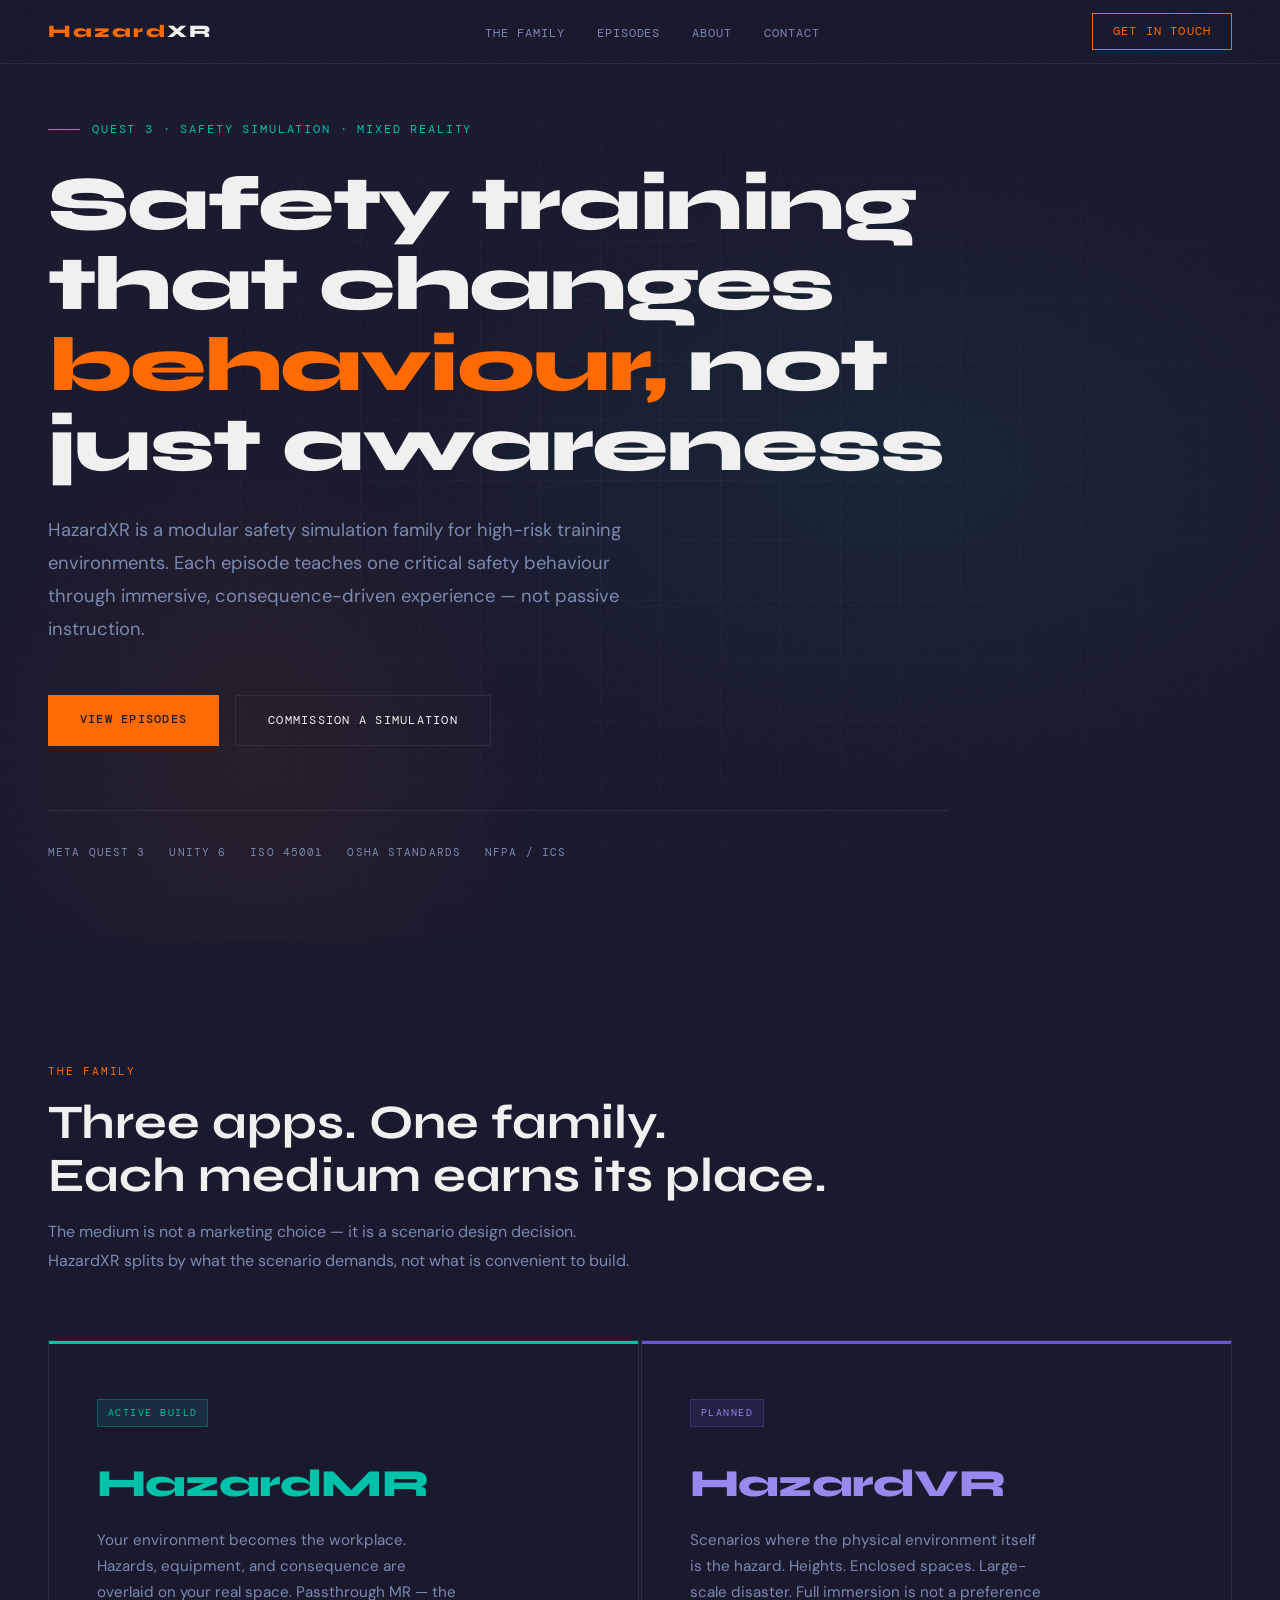
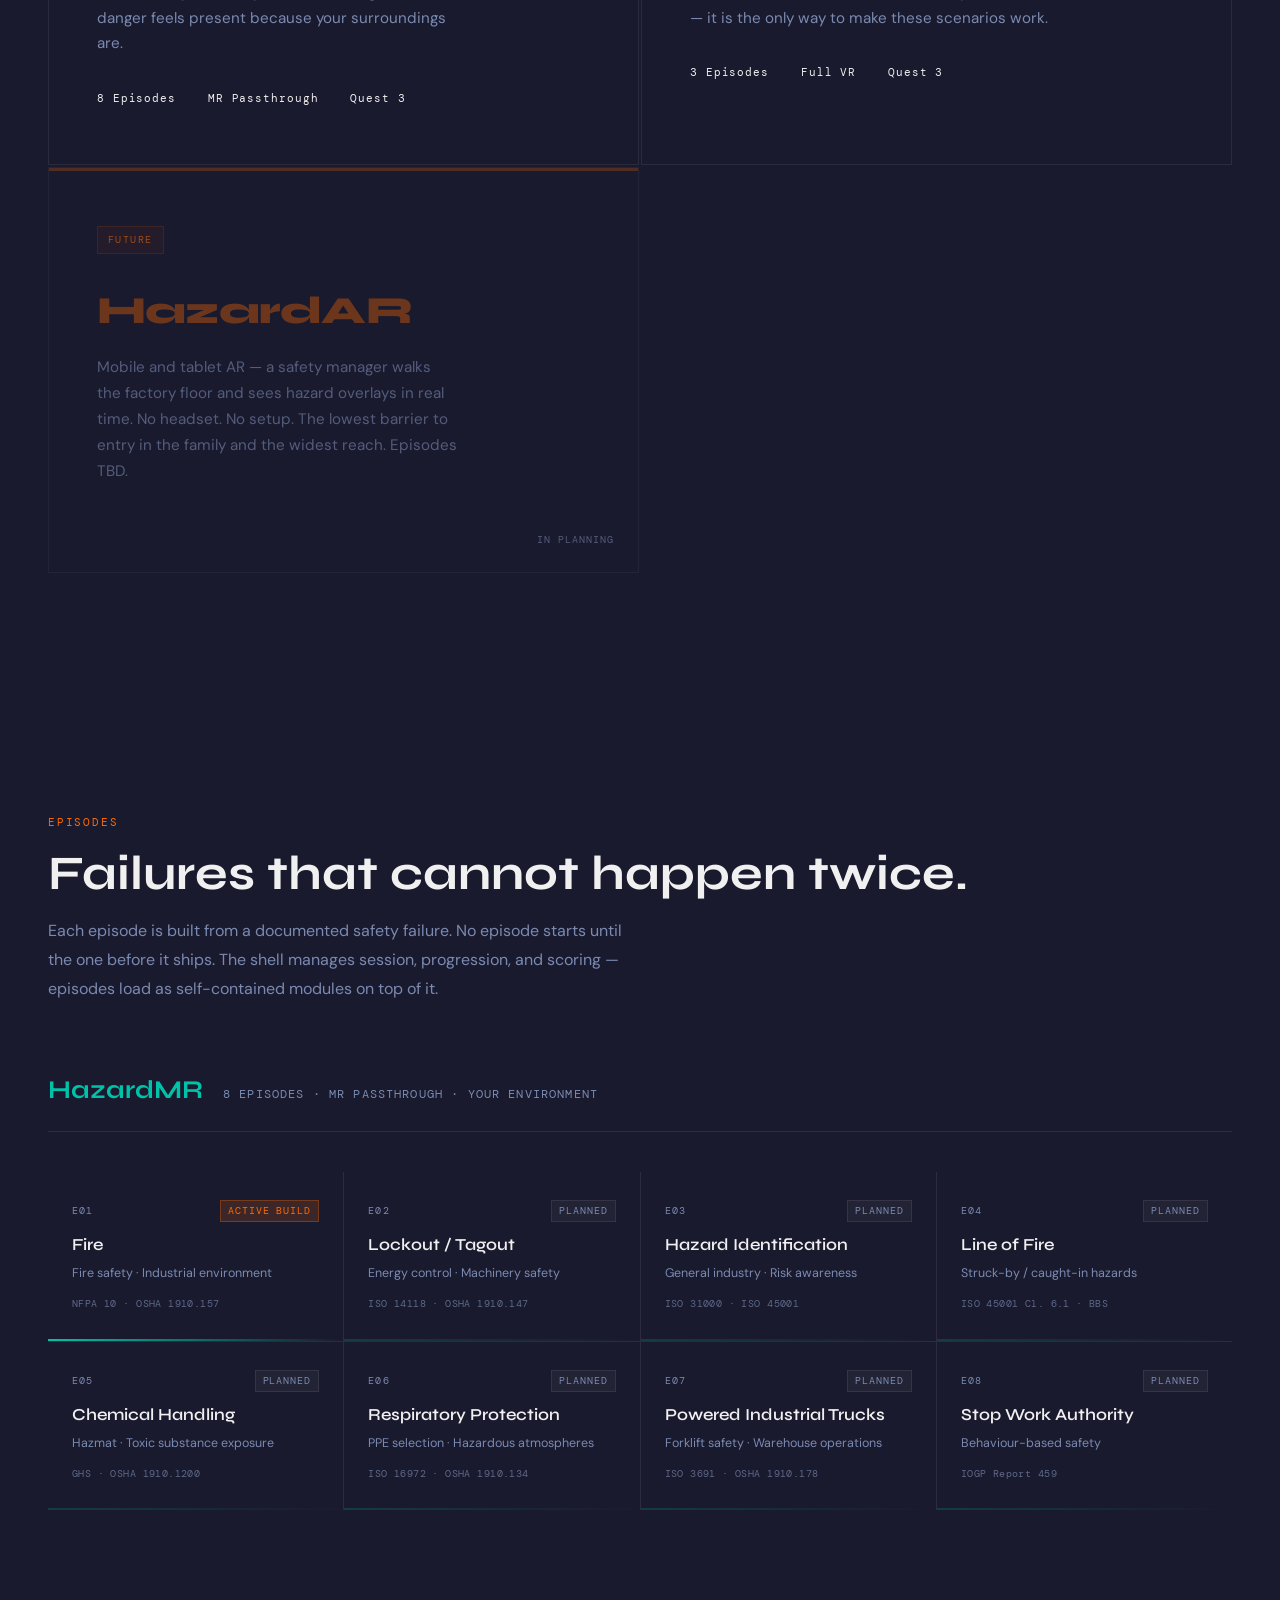
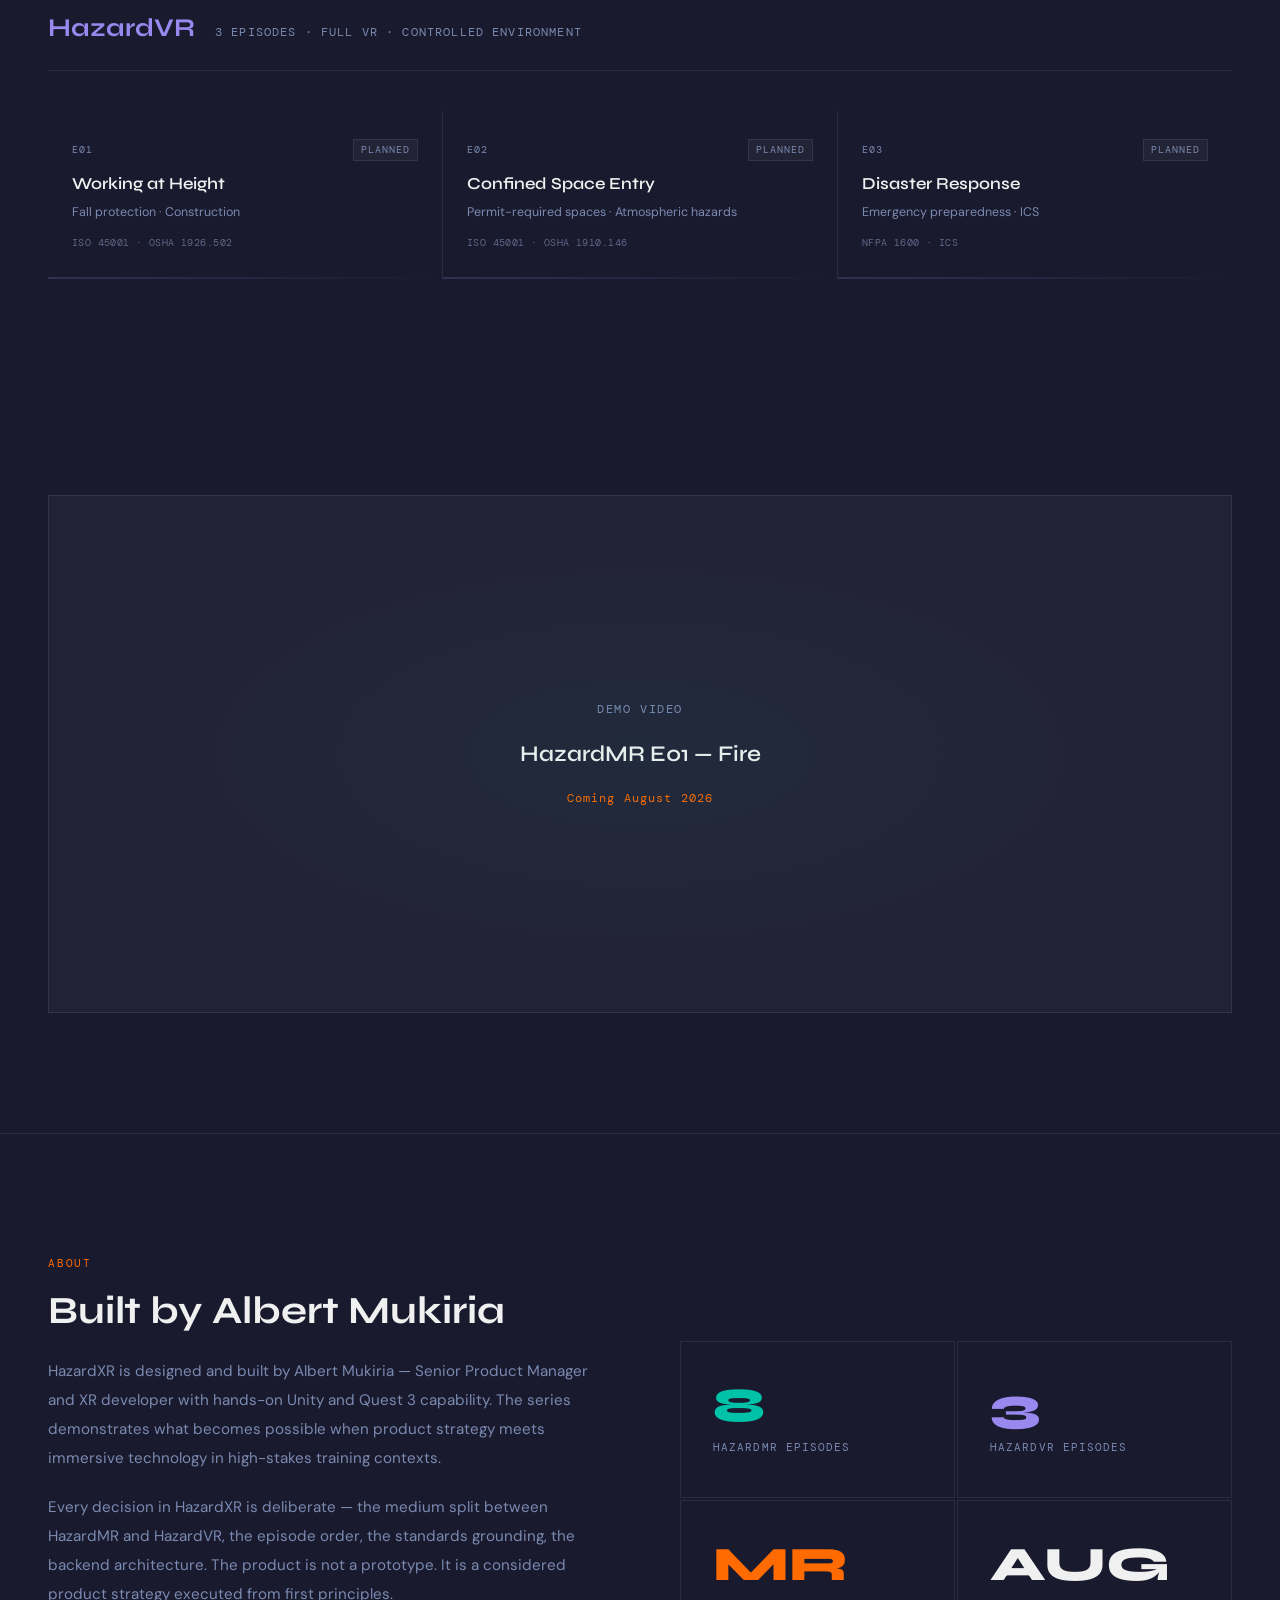
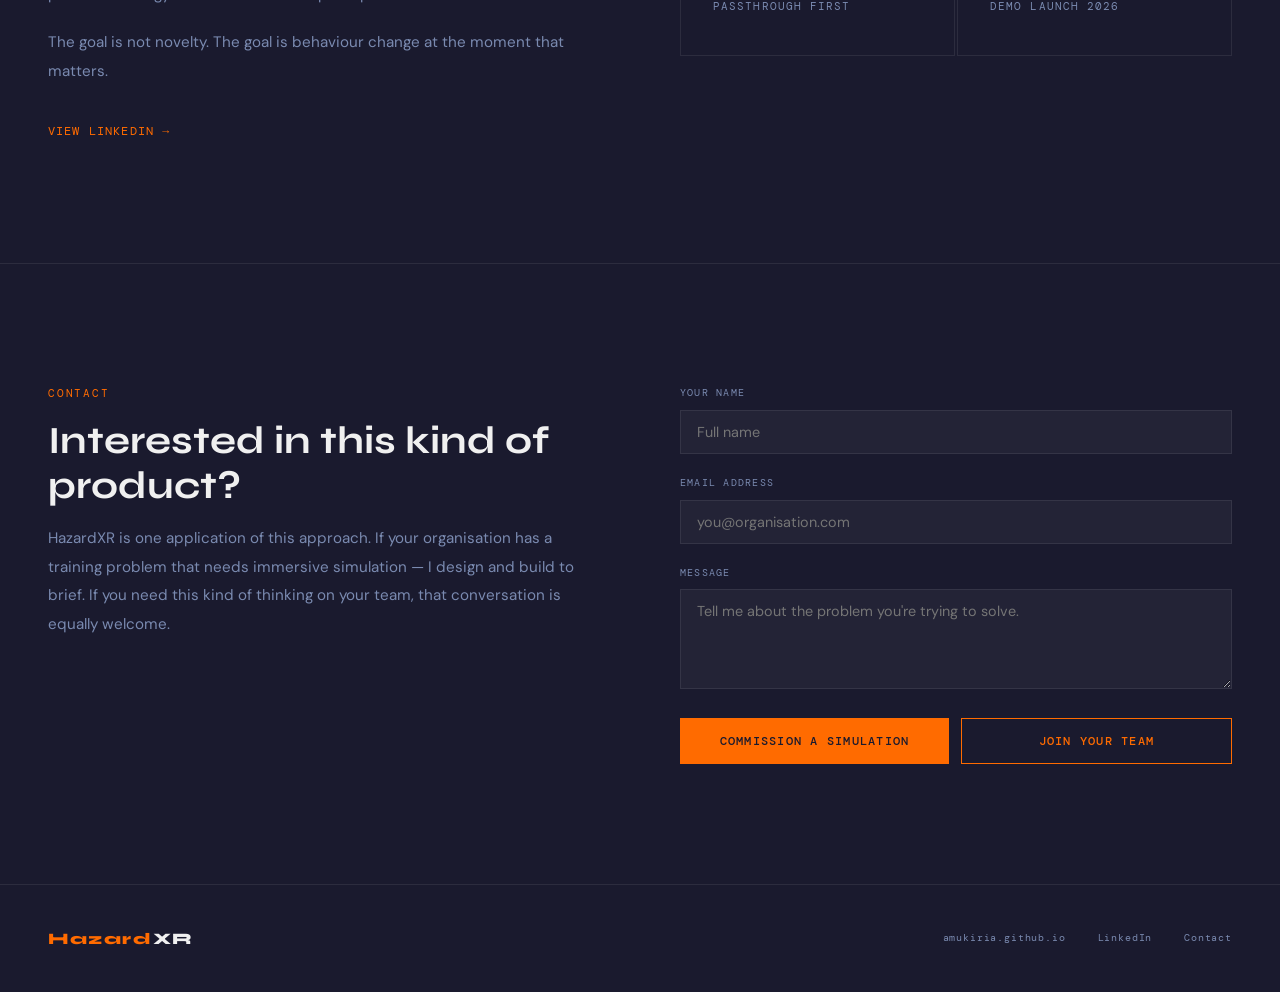
==== index.html @ 0201907c "update HazardXR into 3 apps" ====
<!DOCTYPE html>
<html lang="en">
<head>
<meta charset="UTF-8"/>
<meta name="viewport" content="width=device-width, initial-scale=1.0"/>
<title>HazardXR — Safety Simulation Family</title>
<link rel="preconnect" href="https://fonts.googleapis.com"/>
<link rel="preconnect" href="https://fonts.gstatic.com" crossorigin/>
<link href="https://fonts.googleapis.com/css2?family=Syne:wght@400;500;600;700;800&family=DM+Mono:wght@300;400;500&family=DM+Sans:wght@300;400;500&display=swap" rel="stylesheet"/>
<style>
*,*::before,*::after{box-sizing:border-box;margin:0;padding:0}

:root{
  --navy:   #1A1A2E;
  --amber:  #FF6B00;
  --teal:   #00C2A8;
  --purple: #6655DD;
  --red:    #FF2D2D;
  --white:  #F0F0F0;
  --muted:  #7a8ab0;
  --glass:  rgba(255,255,255,0.04);
  --glass2: rgba(255,255,255,0.07);
  --border: rgba(255,255,255,0.08);
}

html{scroll-behavior:smooth}

body{
  background: var(--navy);
  color: var(--white);
  font-family: 'DM Sans', sans-serif;
  font-size: 16px;
  line-height: 1.7;
  overflow-x: hidden;
}

/* ── NOISE TEXTURE OVERLAY ── */
body::before{
  content:'';
  position:fixed;
  inset:0;
  background-image:url("data:image/svg+xml,%3Csvg viewBox='0 0 256 256' xmlns='http://www.w3.org/2000/svg'%3E%3Cfilter id='n'%3E%3CfeTurbulence type='fractalNoise' baseFrequency='0.9' numOctaves='4' stitchTiles='stitch'/%3E%3C/filter%3E%3Crect width='100%25' height='100%25' filter='url(%23n)' opacity='0.04'/%3E%3C/svg%3E");
  pointer-events:none;
  z-index:0;
  opacity:0.4;
}

/* ── NAV ── */
nav{
  position:fixed;top:0;left:0;right:0;z-index:100;
  display:flex;align-items:center;justify-content:space-between;
  padding:0 48px;height:64px;
  background:rgba(26,26,46,0.85);
  backdrop-filter:blur(16px);
  border-bottom:1px solid var(--border);
}
.nav-logo{
  font-family:'Syne',sans-serif;
  font-weight:800;font-size:1.1rem;
  letter-spacing:0.12em;
  color:var(--white);
  text-decoration:none;
}
.nav-logo span{color:var(--amber)}
.nav-links{display:flex;gap:32px;list-style:none}
.nav-links a{
  font-family:'DM Mono',monospace;
  font-size:0.75rem;letter-spacing:0.08em;
  color:var(--muted);text-decoration:none;
  text-transform:uppercase;
  transition:color 0.2s;
}
.nav-links a:hover{color:var(--white)}
.nav-cta{
  font-family:'DM Mono',monospace;
  font-size:0.72rem;letter-spacing:0.1em;text-transform:uppercase;
  padding:8px 20px;
  border:1px solid var(--amber);
  color:var(--amber);
  text-decoration:none;
  transition:all 0.2s;
}
.nav-cta:hover{background:var(--amber);color:var(--navy)}

/* ── HERO ── */
.hero{
  min-height:100vh;
  display:flex;flex-direction:column;justify-content:center;
  padding:120px 48px 80px;
  position:relative;overflow:hidden;
}
.hero-bg{
  position:absolute;inset:0;z-index:0;
  background:
    radial-gradient(ellipse 60% 50% at 70% 50%, rgba(0,194,168,0.07) 0%, transparent 70%),
    radial-gradient(ellipse 40% 60% at 20% 80%, rgba(255,107,0,0.06) 0%, transparent 60%);
}
.hero-grid{
  position:absolute;inset:0;z-index:0;
  background-image:
    linear-gradient(rgba(255,255,255,0.03) 1px, transparent 1px),
    linear-gradient(90deg, rgba(255,255,255,0.03) 1px, transparent 1px);
  background-size:60px 60px;
  mask-image:radial-gradient(ellipse 80% 80% at 50% 50%, black 0%, transparent 100%);
}
.hero-content{position:relative;z-index:1;max-width:900px}
.hero-eyebrow{
  font-family:'DM Mono',monospace;
  font-size:0.72rem;letter-spacing:0.16em;text-transform:uppercase;
  color:var(--teal);margin-bottom:24px;
  display:flex;align-items:center;gap:12px;
}
.hero-eyebrow::before{
  content:'';display:block;width:32px;height:1px;background:var(--teal);
}
h1{
  font-family:'Syne',sans-serif;
  font-size:clamp(3rem,6vw,5.5rem);
  font-weight:800;line-height:1.05;
  letter-spacing:-0.02em;
  margin-bottom:28px;
}
h1 em{
  font-style:normal;
  color:var(--amber);
}
.hero-sub{
  font-size:1.15rem;color:var(--muted);
  max-width:580px;line-height:1.8;
  margin-bottom:48px;
}
.hero-actions{display:flex;gap:16px;flex-wrap:wrap}
.btn-primary{
  font-family:'DM Mono',monospace;
  font-size:0.78rem;letter-spacing:0.1em;text-transform:uppercase;
  padding:14px 32px;
  background:var(--amber);color:var(--navy);
  text-decoration:none;font-weight:500;
  transition:all 0.2s;
}
.btn-primary:hover{background:#FF8533}
.btn-ghost{
  font-family:'DM Mono',monospace;
  font-size:0.78rem;letter-spacing:0.1em;text-transform:uppercase;
  padding:14px 32px;
  border:1px solid var(--border);color:var(--white);
  text-decoration:none;
  transition:all 0.2s;
}
.btn-ghost:hover{border-color:var(--white)}
.hero-tags{
  display:flex;gap:24px;flex-wrap:wrap;
  margin-top:64px;
  padding-top:32px;
  border-top:1px solid var(--border);
}
.hero-tag{
  font-family:'DM Mono',monospace;
  font-size:0.7rem;letter-spacing:0.1em;text-transform:uppercase;
  color:var(--muted);
}

/* ── FAMILY SECTION ── */
.family{
  padding:120px 48px;
  position:relative;
}
.section-label{
  font-family:'DM Mono',monospace;
  font-size:0.7rem;letter-spacing:0.16em;text-transform:uppercase;
  color:var(--amber);margin-bottom:16px;
}
.section-title{
  font-family:'Syne',sans-serif;
  font-size:clamp(2rem,4vw,3rem);
  font-weight:700;line-height:1.1;
  margin-bottom:16px;
}
.section-sub{
  color:var(--muted);font-size:1rem;
  max-width:600px;line-height:1.8;
  margin-bottom:64px;
}

.family-grid{
  display:grid;
  grid-template-columns:1fr 1fr;
  gap:2px;
}

/* Episode list inside family card */
.family-episodes{
  margin-top:24px;
  border-top:1px solid var(--border);
  padding-top:16px;
}
.family-ep-row{
  display:flex;align-items:baseline;gap:12px;
  padding:7px 0;
  border-bottom:1px solid rgba(255,255,255,0.04);
}
.family-ep-row:last-child{border-bottom:none}
.family-ep-num{
  font-family:'DM Mono',monospace;
  font-size:0.62rem;letter-spacing:0.1em;
  color:var(--muted);
  min-width:28px;
}
.family-ep-title{
  font-size:0.82rem;color:var(--white);
  font-weight:500;flex:1;
}
.family-ep-std{
  font-family:'DM Mono',monospace;
  font-size:0.6rem;letter-spacing:0.04em;
  color:var(--muted);opacity:0.7;
  text-align:right;
}
.family-card{
  padding:56px 48px;
  border:1px solid var(--border);
  position:relative;overflow:hidden;
  transition:border-color 0.3s;
}
.family-card:hover{border-color:rgba(255,255,255,0.2)}
.family-card::before{
  content:'';position:absolute;
  top:0;left:0;right:0;height:3px;
}
.family-card.mr::before{background:var(--teal)}
.family-card.vr::before{background:var(--purple)}
.family-card.ar::before{background:var(--amber);opacity:0.4}
.family-card.ar{opacity:0.6}

.family-badge{
  font-family:'DM Mono',monospace;
  font-size:0.65rem;letter-spacing:0.14em;text-transform:uppercase;
  padding:4px 10px;
  margin-bottom:24px;
  display:inline-block;
}
.family-badge.mr{background:rgba(0,194,168,0.12);color:var(--teal);border:1px solid rgba(0,194,168,0.3)}
.family-badge.vr{background:rgba(102,85,221,0.12);color:#9988EE;border:1px solid rgba(102,85,221,0.3)}
.family-badge.ar{background:rgba(255,107,0,0.08);color:var(--amber);border:1px solid rgba(255,107,0,0.2)}

.family-name{
  font-family:'Syne',sans-serif;
  font-size:2.4rem;font-weight:800;
  letter-spacing:-0.02em;
  margin-bottom:12px;
}
.family-name.mr{color:var(--teal)}
.family-name.vr{color:#9988EE}
.family-name.ar{color:var(--amber);opacity:0.6}

.family-tagline{
  font-size:0.95rem;color:var(--muted);
  line-height:1.7;margin-bottom:32px;
  max-width:360px;
}
.family-meta{
  font-family:'DM Mono',monospace;
  font-size:0.7rem;letter-spacing:0.08em;
  color:var(--muted);
}
.family-meta span{color:var(--white);margin-right:24px}
.family-future{
  position:absolute;bottom:24px;right:24px;
  font-family:'DM Mono',monospace;
  font-size:0.65rem;letter-spacing:0.1em;text-transform:uppercase;
  color:var(--muted);
}

/* ── EPISODES ── */
.episodes{padding:120px 48px}

.app-block{margin-bottom:96px}
.app-header{
  display:flex;align-items:baseline;gap:20px;
  margin-bottom:40px;
  padding-bottom:20px;
  border-bottom:1px solid var(--border);
}
.app-name{
  font-family:'Syne',sans-serif;
  font-size:1.6rem;font-weight:700;
}
.app-name.mr{color:var(--teal)}
.app-name.vr{color:#9988EE}
.app-count{
  font-family:'DM Mono',monospace;
  font-size:0.72rem;letter-spacing:0.1em;text-transform:uppercase;
  color:var(--muted);
}

.episode-grid{
  display:grid;
  grid-template-columns:repeat(4,1fr);
  gap:1px;
  background:var(--border);
}
.episode-card{
  background:var(--navy);
  padding:28px 24px;
  position:relative;
  transition:background 0.2s;
  cursor:default;
}
.episode-card:hover{background:var(--glass2)}
.ep-num{
  font-family:'DM Mono',monospace;
  font-size:0.65rem;letter-spacing:0.12em;
  color:var(--muted);margin-bottom:12px;
  display:flex;align-items:center;justify-content:space-between;
}
.ep-status{
  font-size:0.6rem;letter-spacing:0.1em;text-transform:uppercase;
  padding:2px 7px;
}
.ep-status.active{
  background:rgba(255,107,0,0.15);
  color:var(--amber);
  border:1px solid rgba(255,107,0,0.3);
}
.ep-status.planned{
  background:rgba(255,255,255,0.04);
  color:var(--muted);
  border:1px solid var(--border);
}
.ep-title{
  font-family:'Syne',sans-serif;
  font-size:1.05rem;font-weight:600;
  margin-bottom:8px;
  color:var(--white);
  line-height:1.3;
}
.ep-domain{
  font-size:0.78rem;color:var(--muted);
  line-height:1.5;margin-bottom:12px;
}
.ep-standard{
  font-family:'DM Mono',monospace;
  font-size:0.65rem;letter-spacing:0.04em;
  color:var(--muted);
  opacity:0.7;
}
.ep-bar{
  position:absolute;bottom:0;left:0;right:0;height:2px;
}
.mr .ep-bar{background:linear-gradient(90deg,var(--teal),transparent)}
.vr .ep-bar{background:linear-gradient(90deg,#9988EE,transparent)}
.ep-bar.active-bar{opacity:1}
.ep-bar.planned-bar{opacity:0.2}

/* ── VR GRID 3-col ── */
.episode-grid.three{grid-template-columns:repeat(3,1fr)}

/* ── ABOUT ── */
.about{
  padding:120px 48px;
  border-top:1px solid var(--border);
  display:grid;
  grid-template-columns:1fr 1fr;
  gap:80px;
  align-items:center;
}
.about-text h2{
  font-family:'Syne',sans-serif;
  font-size:clamp(1.8rem,3vw,2.6rem);
  font-weight:700;line-height:1.15;
  margin-bottom:24px;
}
.about-text p{
  color:var(--muted);line-height:1.9;
  margin-bottom:20px;font-size:0.95rem;
}
.about-link{
  display:inline-flex;align-items:center;gap:8px;
  font-family:'DM Mono',monospace;
  font-size:0.72rem;letter-spacing:0.1em;text-transform:uppercase;
  color:var(--amber);text-decoration:none;
  margin-top:16px;
  transition:gap 0.2s;
}
.about-link:hover{gap:14px}
.about-stats{
  display:grid;grid-template-columns:1fr 1fr;gap:2px;
}
.stat-block{
  padding:40px 32px;
  border:1px solid var(--border);
}
.stat-num{
  font-family:'Syne',sans-serif;
  font-size:3rem;font-weight:800;
  line-height:1;margin-bottom:8px;
}
.stat-num.mr{color:var(--teal)}
.stat-num.vr{color:#9988EE}
.stat-num.amber{color:var(--amber)}
.stat-num.white{color:var(--white)}
.stat-label{
  font-family:'DM Mono',monospace;
  font-size:0.68rem;letter-spacing:0.1em;text-transform:uppercase;
  color:var(--muted);
}

/* ── VIDEO PLACEHOLDER ── */
.video-section{
  padding:0 48px 120px;
}
.video-wrap{
  border:1px solid var(--border);
  aspect-ratio:16/7;
  display:flex;flex-direction:column;
  align-items:center;justify-content:center;
  gap:16px;
  position:relative;overflow:hidden;
  background:var(--glass);
}
.video-wrap::before{
  content:'';position:absolute;inset:0;
  background:radial-gradient(ellipse 60% 60% at 50% 50%, rgba(0,194,168,0.05) 0%, transparent 70%);
}
.video-label{
  font-family:'DM Mono',monospace;
  font-size:0.72rem;letter-spacing:0.14em;text-transform:uppercase;
  color:var(--muted);
}
.video-title{
  font-family:'Syne',sans-serif;
  font-size:1.4rem;font-weight:600;
  color:var(--white);
}
.video-date{
  font-family:'DM Mono',monospace;
  font-size:0.72rem;letter-spacing:0.1em;
  color:var(--amber);
}

/* ── CONTACT ── */
.contact{
  padding:120px 48px;
  border-top:1px solid var(--border);
  display:grid;
  grid-template-columns:1fr 1fr;
  gap:80px;
}
.contact-text h2{
  font-family:'Syne',sans-serif;
  font-size:clamp(1.8rem,3vw,2.6rem);
  font-weight:700;line-height:1.15;
  margin-bottom:16px;
}
.contact-text p{color:var(--muted);line-height:1.9;font-size:0.95rem}

.form-group{margin-bottom:20px}
.form-group label{
  display:block;
  font-family:'DM Mono',monospace;
  font-size:0.65rem;letter-spacing:0.12em;text-transform:uppercase;
  color:var(--muted);margin-bottom:8px;
}
.form-group input,
.form-group select,
.form-group textarea{
  width:100%;
  background:var(--glass);
  border:1px solid var(--border);
  color:var(--white);
  padding:12px 16px;
  font-family:'DM Sans',sans-serif;
  font-size:0.9rem;
  outline:none;
  transition:border-color 0.2s;
  -webkit-appearance:none;
}
.form-group input:focus,
.form-group select:focus,
.form-group textarea:focus{border-color:var(--teal)}
.form-group select option{background:var(--navy)}
.form-group textarea{resize:vertical;min-height:100px}
.form-submit{
  width:100%;
  font-family:'DM Mono',monospace;
  font-size:0.78rem;letter-spacing:0.1em;text-transform:uppercase;
  padding:14px;
  background:var(--amber);color:var(--navy);
  border:none;cursor:pointer;font-weight:500;
  transition:background 0.2s;
}
.form-submit:hover{background:#FF8533}

/* ── FOOTER ── */
footer{
  padding:40px 48px;
  border-top:1px solid var(--border);
  display:flex;align-items:center;justify-content:space-between;
}
.footer-logo{
  font-family:'Syne',sans-serif;
  font-weight:800;font-size:1rem;letter-spacing:0.1em;
  color:var(--white);
}
.footer-logo span{color:var(--amber)}
.footer-right{
  font-family:'DM Mono',monospace;
  font-size:0.65rem;letter-spacing:0.08em;
  color:var(--muted);
  display:flex;gap:32px;align-items:center;
}
.footer-right a{color:var(--muted);text-decoration:none;transition:color 0.2s}
.footer-right a:hover{color:var(--white)}

/* ── ANIMATIONS ── */
@keyframes fadeUp{
  from{opacity:0;transform:translateY(24px)}
  to{opacity:1;transform:translateY(0)}
}
.hero-content>*{
  opacity:0;animation:fadeUp 0.7s ease forwards;
}
.hero-eyebrow{animation-delay:0.1s}
h1{animation-delay:0.2s}
.hero-sub{animation-delay:0.3s}
.hero-actions{animation-delay:0.4s}
.hero-tags{animation-delay:0.5s}

/* ── RESPONSIVE TABLET ── */
@media(max-width:900px){
  nav{padding:0 20px}
  .nav-links{display:none}
  .hero,.family,.episodes,.about,.contact,.video-section{padding-left:20px;padding-right:20px}
  .about,.contact{grid-template-columns:1fr}
  .episode-grid{grid-template-columns:repeat(2,1fr)}
  .episode-grid.three{grid-template-columns:repeat(2,1fr)}
  .about-stats{grid-template-columns:1fr 1fr}
  footer{flex-direction:column;gap:16px;text-align:center}
  /* CRITICAL — force family to single column */
  .family-grid{display:flex !important;flex-direction:column !important;gap:12px !important}
  .family-card{width:100% !important;min-width:0 !important}
  .family-card.ar{grid-column:unset !important}
}

/* ── RESPONSIVE MOBILE ── */
@media(max-width:600px){
  nav{padding:0 16px;height:56px}
  .nav-links{display:none}
  .nav-cta{padding:6px 14px;font-size:0.65rem}
  .hero{padding:88px 16px 60px}
  .hero-actions{flex-direction:column}
  .btn-primary,.btn-ghost{text-align:center;width:100%}
  .hero-tags{gap:16px}
  .family,.episodes,.about,.contact{padding:80px 16px}
  .video-section{padding:0 16px 80px}
  /* CRITICAL — force family to single column */
  .family-grid{display:flex !important;flex-direction:column !important;gap:12px !important}
  .family-card{width:100% !important;min-width:0 !important;padding:28px 20px}
  .family-card.ar{grid-column:unset !important}
  .family-name{font-size:1.8rem}
  .family-ep-std{display:none}
  .episode-grid{grid-template-columns:1fr}
  .episode-grid.three{grid-template-columns:1fr}
  .about{grid-template-columns:1fr;gap:40px}
  .about-stats{grid-template-columns:1fr 1fr}
  .stat-block{padding:24px 20px}
  .stat-num{font-size:2.2rem}
  .contact{grid-template-columns:1fr;gap:40px}
  footer{flex-direction:column;gap:12px;text-align:center;padding:24px 16px}
  .footer-right{flex-direction:column;gap:12px}
  .app-header{flex-direction:column;gap:6px;align-items:flex-start}
  .section-title{font-size:1.8rem}
}
</style>
</head>
<body>

<!-- NAV -->
<nav>
  <a class="nav-logo" href="#"><span>Hazard</span>XR</a>
  <ul class="nav-links">
    <li><a href="#family">The Family</a></li>
    <li><a href="#episodes">Episodes</a></li>
    <li><a href="#about">About</a></li>
    <li><a href="#contact">Contact</a></li>
  </ul>
  <a class="nav-cta" href="#contact">Get in Touch</a>
</nav>

<!-- HERO -->
<section class="hero">
  <div class="hero-bg"></div>
  <div class="hero-grid"></div>
  <div class="hero-content">
    <div class="hero-eyebrow">Quest 3 · Safety Simulation · Mixed Reality</div>
    <h1>Safety training that changes <em>behaviour,</em> not just awareness</h1>
    <p class="hero-sub">
      HazardXR is a modular safety simulation family for high-risk training environments.
      Each episode teaches one critical safety behaviour through immersive, consequence-driven
      experience — not passive instruction.
    </p>
    <div class="hero-actions">
      <a class="btn-primary" href="#episodes">View Episodes</a>
      <a class="btn-ghost" href="#contact">Commission a Simulation</a>
    </div>
    <div class="hero-tags">
      <span class="hero-tag">Meta Quest 3</span>
      <span class="hero-tag">Unity 6</span>
      <span class="hero-tag">ISO 45001</span>
      <span class="hero-tag">OSHA Standards</span>
      <span class="hero-tag">NFPA / ICS</span>
    </div>
  </div>
</section>

<!-- FAMILY -->
<section class="family" id="family">
  <div class="section-label">The Family</div>
  <h2 class="section-title">Three apps. One family.<br/>Each medium earns its place.</h2>
  <p class="section-sub">
    The medium is not a marketing choice — it is a scenario design decision.
    HazardXR splits by what the scenario demands, not what is convenient to build.
  </p>

  <div class="family-grid">

    <div class="family-card mr">
      <div class="family-badge mr">Active Build</div>
      <div class="family-name mr">HazardMR</div>
      <p class="family-tagline">
        Your environment becomes the workplace. Hazards, equipment, and consequence are
        overlaid on your real space. Passthrough MR — the danger feels present because
        your surroundings are.
      </p>
      <div class="family-meta">
        <span>8 Episodes</span>
        <span>MR Passthrough</span>
        <span>Quest 3</span>
      </div>
    </div>

    <div class="family-card vr">
      <div class="family-badge vr">Planned</div>
      <div class="family-name vr">HazardVR</div>
      <p class="family-tagline">
        Scenarios where the physical environment itself is the hazard. Heights. Enclosed
        spaces. Large-scale disaster. Full immersion is not a preference — it is the only
        way to make these scenarios work.
      </p>
      <div class="family-meta">
        <span>3 Episodes</span>
        <span>Full VR</span>
        <span>Quest 3</span>
      </div>
    </div>

    <div class="family-card ar">
      <div class="family-badge ar">Future</div>
      <div class="family-name ar">HazardAR</div>
      <p class="family-tagline">
        Mobile and tablet AR — a safety manager walks the factory floor and sees hazard
        overlays in real time. No headset. No setup. The lowest barrier to entry in the
        family and the widest reach. Episodes TBD.
      </p>
      <div class="family-future">In planning</div>
    </div>

  </div>
</section>

<!-- EPISODES -->
<section class="episodes" id="episodes">
  <div class="section-label">Episodes</div>
  <h2 class="section-title">Failures that cannot happen twice.</h2>
  <p class="section-sub">
    Each episode is built from a documented safety failure. No episode starts until the
    one before it ships. The shell manages session, progression, and scoring — episodes
    load as self-contained modules on top of it.
  </p>

  <!-- HazardMR -->
  <div class="app-block">
    <div class="app-header">
      <div class="app-name mr">HazardMR</div>
      <div class="app-count">8 Episodes · MR Passthrough · Your Environment</div>
    </div>
    <div class="episode-grid mr">

      <div class="episode-card mr">
        <div class="ep-num">E01 <span class="ep-status active">Active Build</span></div>
        <div class="ep-title">Fire</div>
        <div class="ep-domain">Fire safety · Industrial environment</div>
        <div class="ep-standard">NFPA 10 · OSHA 1910.157</div>
        <div class="ep-bar active-bar"></div>
      </div>

      <div class="episode-card mr">
        <div class="ep-num">E02 <span class="ep-status planned">Planned</span></div>
        <div class="ep-title">Lockout / Tagout</div>
        <div class="ep-domain">Energy control · Machinery safety</div>
        <div class="ep-standard">ISO 14118 · OSHA 1910.147</div>
        <div class="ep-bar planned-bar"></div>
      </div>

      <div class="episode-card mr">
        <div class="ep-num">E03 <span class="ep-status planned">Planned</span></div>
        <div class="ep-title">Hazard Identification</div>
        <div class="ep-domain">General industry · Risk awareness</div>
        <div class="ep-standard">ISO 31000 · ISO 45001</div>
        <div class="ep-bar planned-bar"></div>
      </div>

      <div class="episode-card mr">
        <div class="ep-num">E04 <span class="ep-status planned">Planned</span></div>
        <div class="ep-title">Line of Fire</div>
        <div class="ep-domain">Struck-by / caught-in hazards</div>
        <div class="ep-standard">ISO 45001 Cl. 6.1 · BBS</div>
        <div class="ep-bar planned-bar"></div>
      </div>

      <div class="episode-card mr">
        <div class="ep-num">E05 <span class="ep-status planned">Planned</span></div>
        <div class="ep-title">Chemical Handling</div>
        <div class="ep-domain">Hazmat · Toxic substance exposure</div>
        <div class="ep-standard">GHS · OSHA 1910.1200</div>
        <div class="ep-bar planned-bar"></div>
      </div>

      <div class="episode-card mr">
        <div class="ep-num">E06 <span class="ep-status planned">Planned</span></div>
        <div class="ep-title">Respiratory Protection</div>
        <div class="ep-domain">PPE selection · Hazardous atmospheres</div>
        <div class="ep-standard">ISO 16972 · OSHA 1910.134</div>
        <div class="ep-bar planned-bar"></div>
      </div>

      <div class="episode-card mr">
        <div class="ep-num">E07 <span class="ep-status planned">Planned</span></div>
        <div class="ep-title">Powered Industrial Trucks</div>
        <div class="ep-domain">Forklift safety · Warehouse operations</div>
        <div class="ep-standard">ISO 3691 · OSHA 1910.178</div>
        <div class="ep-bar planned-bar"></div>
      </div>

      <div class="episode-card mr">
        <div class="ep-num">E08 <span class="ep-status planned">Planned</span></div>
        <div class="ep-title">Stop Work Authority</div>
        <div class="ep-domain">Behaviour-based safety</div>
        <div class="ep-standard">IOGP Report 459</div>
        <div class="ep-bar planned-bar"></div>
      </div>

    </div>
  </div>

  <!-- HazardVR -->
  <div class="app-block">
    <div class="app-header">
      <div class="app-name vr">HazardVR</div>
      <div class="app-count">3 Episodes · Full VR · Controlled Environment</div>
    </div>
    <div class="episode-grid three vr">

      <div class="episode-card vr">
        <div class="ep-num">E01 <span class="ep-status planned">Planned</span></div>
        <div class="ep-title">Working at Height</div>
        <div class="ep-domain">Fall protection · Construction</div>
        <div class="ep-standard">ISO 45001 · OSHA 1926.502</div>
        <div class="ep-bar planned-bar"></div>
      </div>

      <div class="episode-card vr">
        <div class="ep-num">E02 <span class="ep-status planned">Planned</span></div>
        <div class="ep-title">Confined Space Entry</div>
        <div class="ep-domain">Permit-required spaces · Atmospheric hazards</div>
        <div class="ep-standard">ISO 45001 · OSHA 1910.146</div>
        <div class="ep-bar planned-bar"></div>
      </div>

      <div class="episode-card vr">
        <div class="ep-num">E03 <span class="ep-status planned">Planned</span></div>
        <div class="ep-title">Disaster Response</div>
        <div class="ep-domain">Emergency preparedness · ICS</div>
        <div class="ep-standard">NFPA 1600 · ICS</div>
        <div class="ep-bar planned-bar"></div>
      </div>

    </div>
  </div>
</section>

<!-- VIDEO -->
<section class="video-section">
  <div class="video-wrap">
    <div class="video-label">Demo Video</div>
    <div class="video-title">HazardMR E01 — Fire</div>
    <div class="video-date">Coming August 2026</div>
  </div>
</section>

<!-- ABOUT -->
<section class="about" id="about">
  <div class="about-text">
    <div class="section-label">About</div>
    <h2>Built by Albert Mukiria</h2>
    <p>
      HazardXR is designed and built by Albert Mukiria — Senior Product Manager and XR
      developer with hands-on Unity and Quest 3 capability. The series demonstrates what
      becomes possible when product strategy meets immersive technology in high-stakes
      training contexts.
    </p>
    <p>
      Every decision in HazardXR is deliberate — the medium split between HazardMR and
      HazardVR, the episode order, the standards grounding, the backend architecture.
      The product is not a prototype. It is a considered product strategy executed from
      first principles.
    </p>
    <p>
      The goal is not novelty. The goal is behaviour change at the moment that matters.
    </p>
    <a class="about-link" href="https://www.linkedin.com/in/albert-mukiria/" target="_blank">
      View LinkedIn →
    </a>
  </div>

  <div class="about-stats">
    <div class="stat-block">
      <div class="stat-num mr">8</div>
      <div class="stat-label">HazardMR Episodes</div>
    </div>
    <div class="stat-block">
      <div class="stat-num vr">3</div>
      <div class="stat-label">HazardVR Episodes</div>
    </div>
    <div class="stat-block">
      <div class="stat-num amber">MR</div>
      <div class="stat-label">Passthrough First</div>
    </div>
    <div class="stat-block">
      <div class="stat-num white">AUG</div>
      <div class="stat-label">Demo Launch 2026</div>
    </div>
  </div>
</section>

<!-- CONTACT -->
<section class="contact" id="contact">
  <div class="contact-text">
    <div class="section-label">Contact</div>
    <h2>Interested in this kind of product?</h2>
    <p>
      HazardXR is one application of this approach. If your organisation has a
      training problem that needs immersive simulation — I design and build to brief.
      If you need this kind of thinking on your team, that conversation is equally welcome.
    </p>
  </div>

  <form>
    <div class="form-group">
      <label>Your Name</label>
      <input type="text" placeholder="Full name"/>
    </div>
    <div class="form-group">
      <label>Email Address</label>
      <input type="email" placeholder="you@organisation.com"/>
    </div>
    <div class="form-group">
      <label>Message</label>
      <textarea placeholder="Tell me about the problem you're trying to solve."></textarea>
    </div>
    <div style="display:flex;gap:12px;flex-wrap:wrap">
      <button class="form-submit" type="submit" style="flex:1;min-width:160px">Commission a Simulation</button>
      <button class="form-submit" type="submit" style="flex:1;min-width:160px;background:transparent;border:1px solid var(--amber);color:var(--amber)">Join Your Team</button>
    </div>
  </form>
</section>

<!-- FOOTER -->
<footer>
  <div class="footer-logo"><span>Hazard</span>XR</div>
  <div class="footer-right">
    <span>amukiria.github.io</span>
    <a href="https://www.linkedin.com/in/albert-mukiria/" target="_blank">LinkedIn</a>
    <a href="#contact">Contact</a>
  </div>
</footer>

</body>
</html>
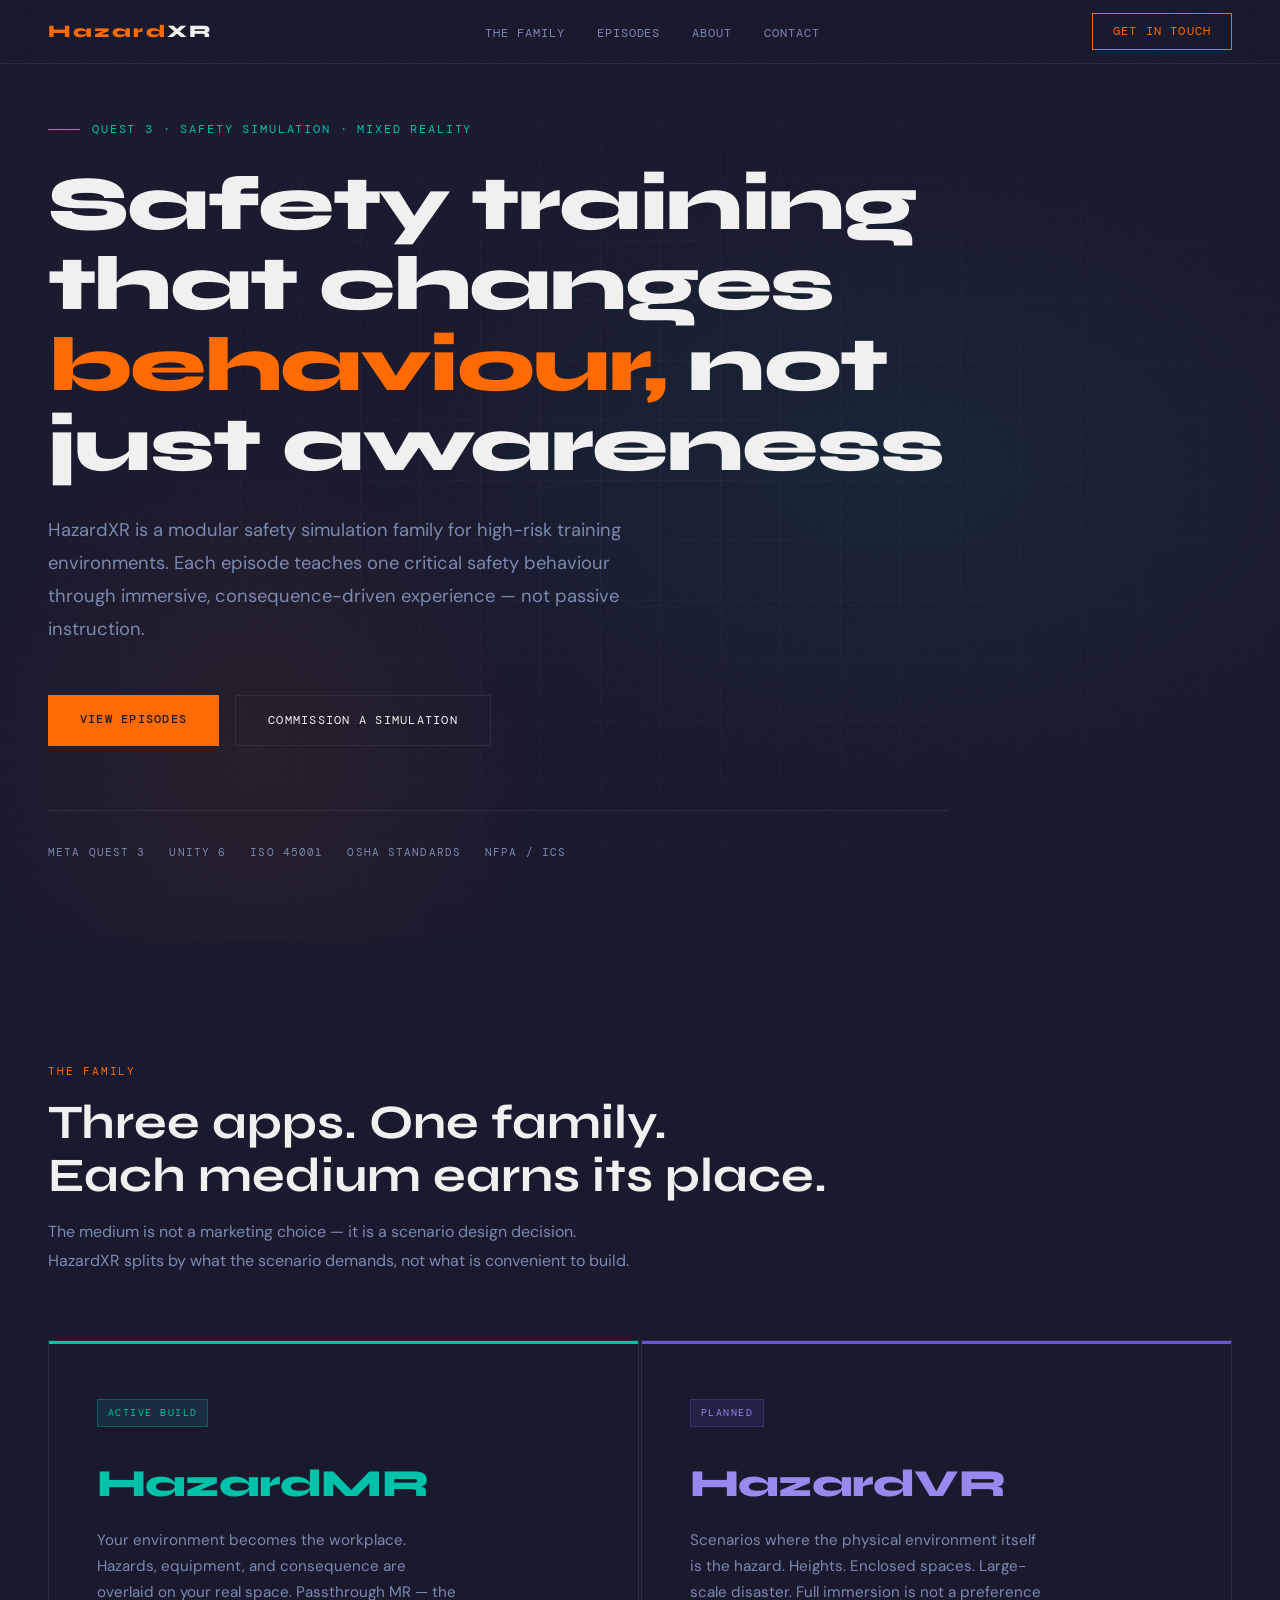
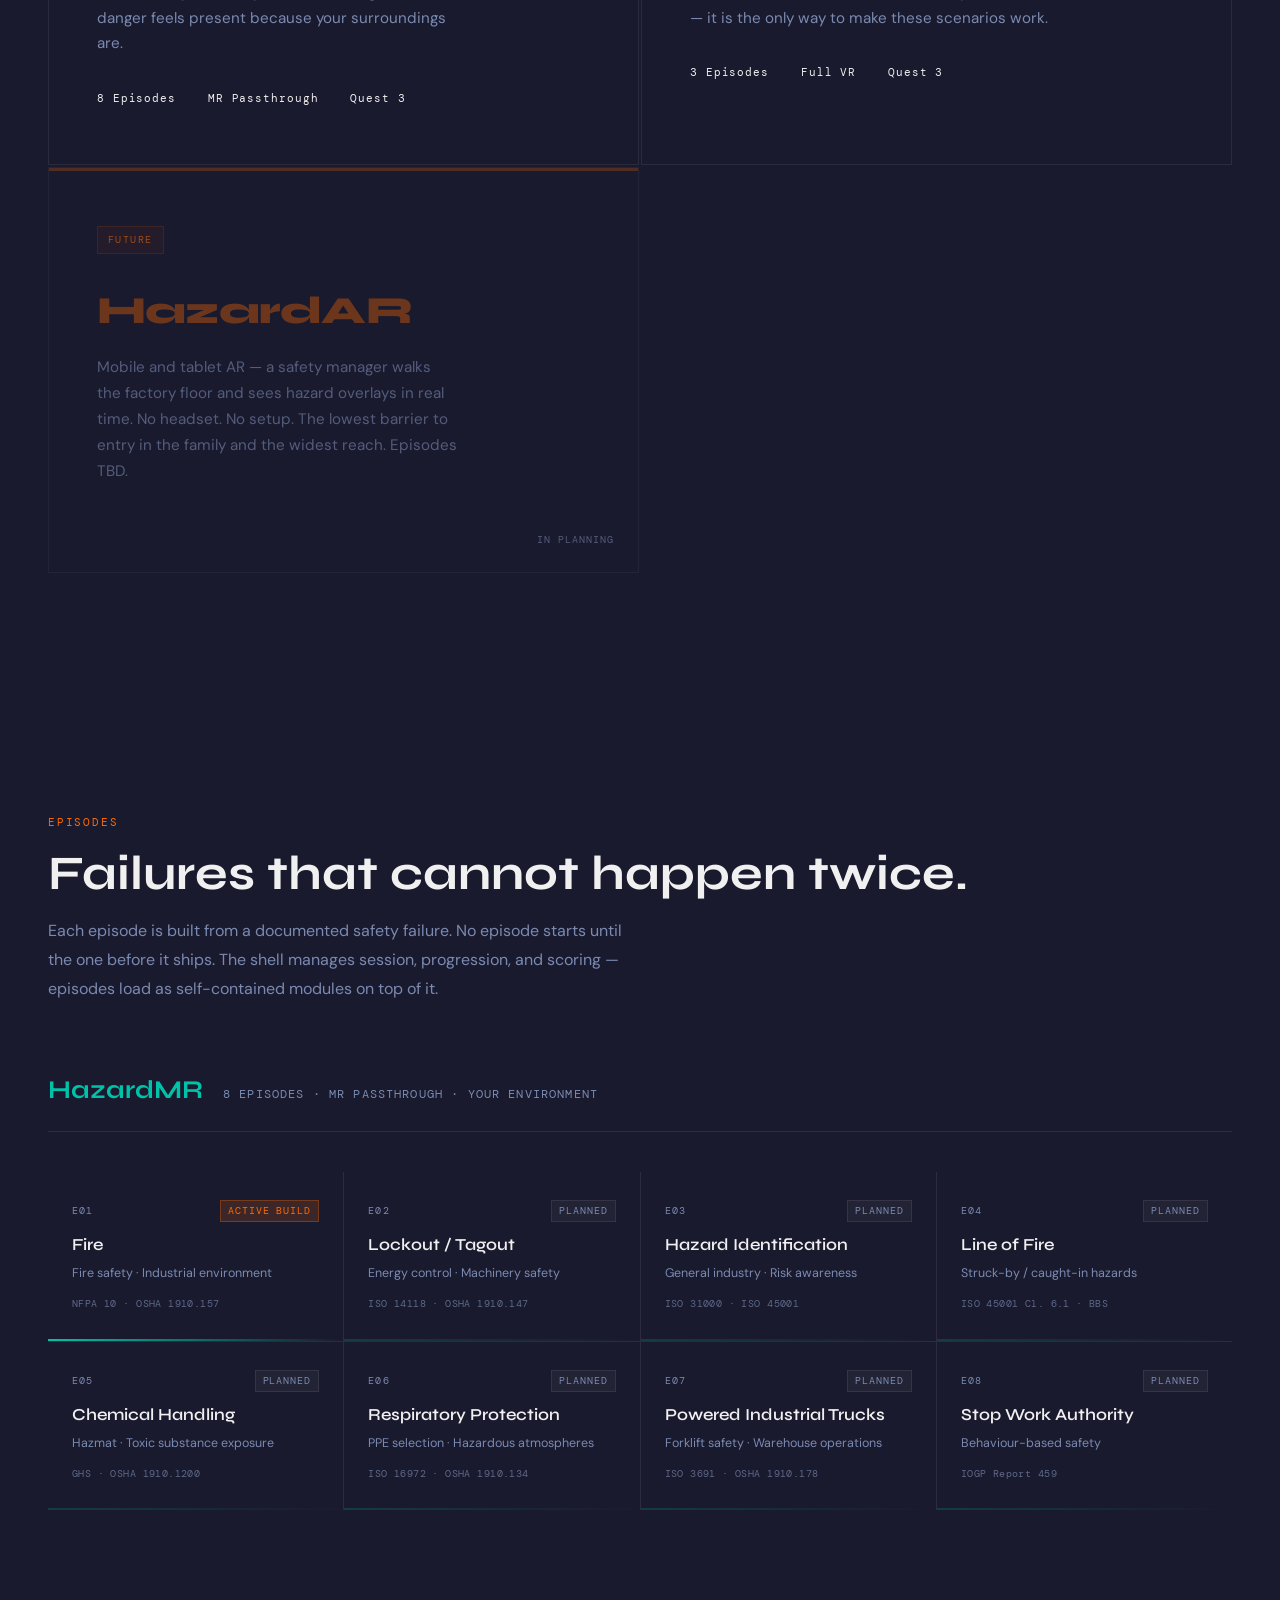
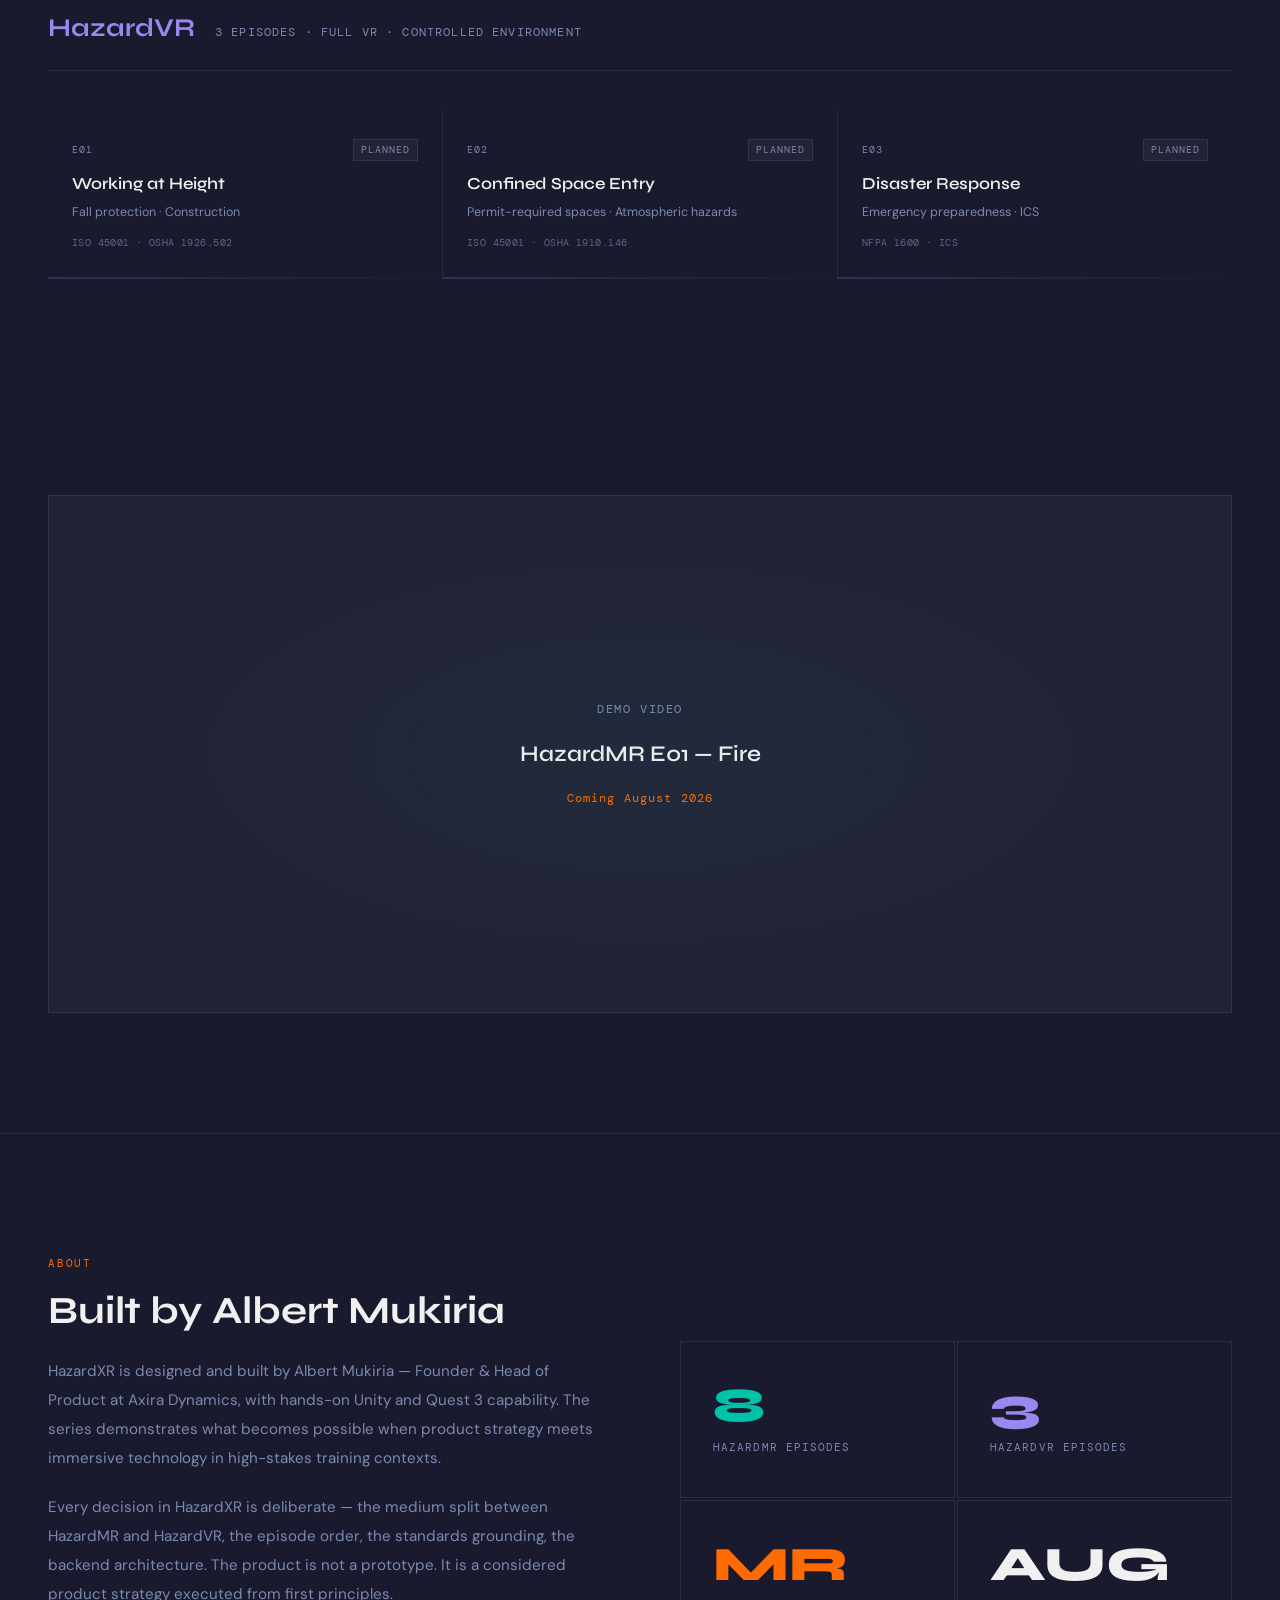
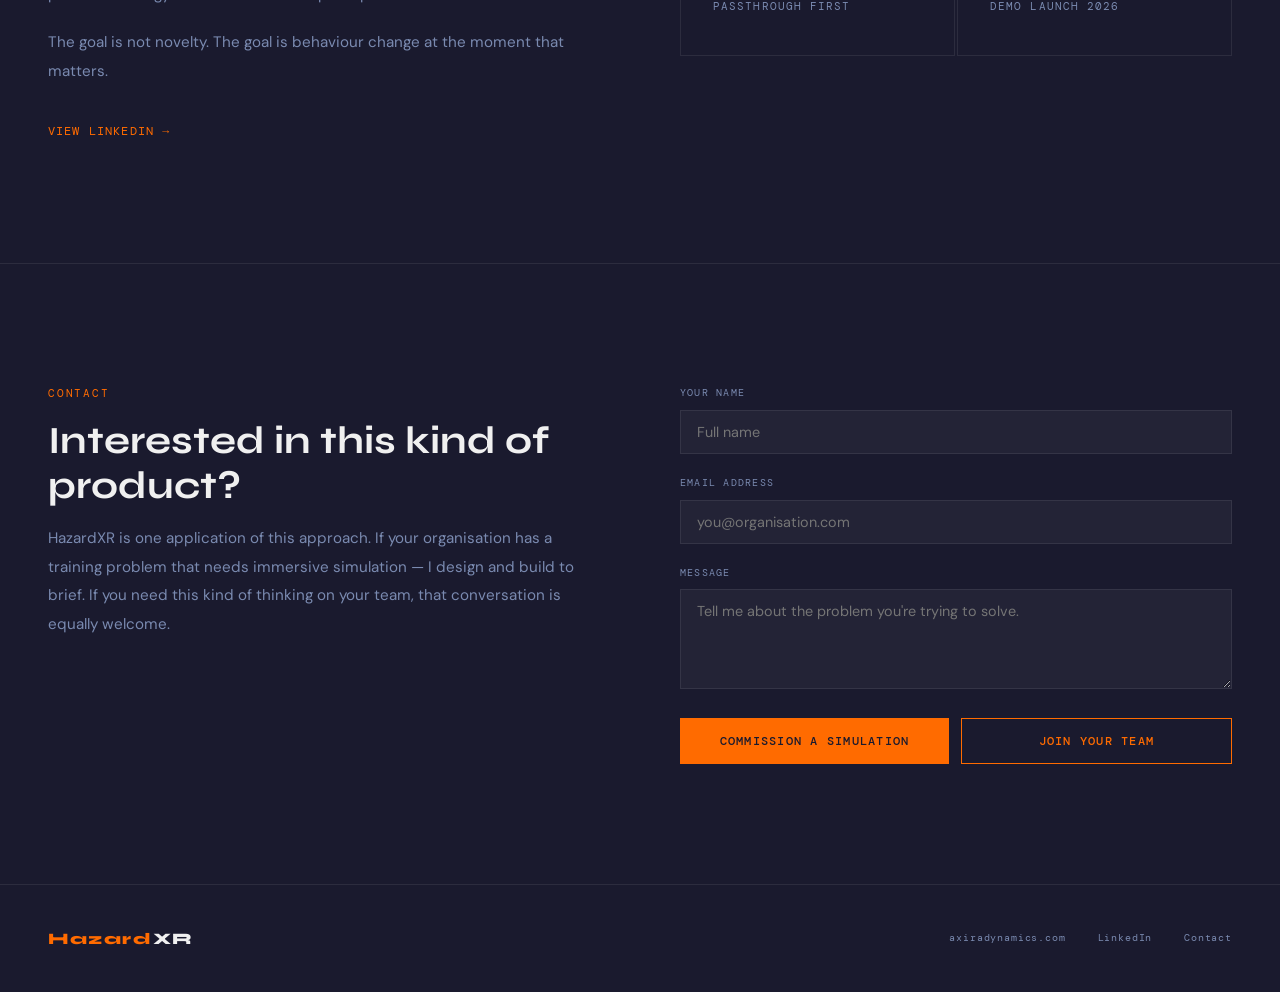
==== commit ed7a9bfa: "updated landing page" ====
--- a/index.html
+++ b/index.html
@@ -804,8 +804,7 @@
     <div class="section-label">About</div>
     <h2>Built by Albert Mukiria</h2>
     <p>
-      HazardXR is designed and built by Albert Mukiria — Senior Product Manager and XR
-      developer with hands-on Unity and Quest 3 capability. The series demonstrates what
+      HazardXR is designed and built by Albert Mukiria — Founder & Head of Product at Axira Dynamics, with hands-on Unity and Quest 3 capability. The series demonstrates what
       becomes possible when product strategy meets immersive technology in high-stakes
       training contexts.
     </p>
@@ -879,7 +878,7 @@
 <footer>
   <div class="footer-logo"><span>Hazard</span>XR</div>
   <div class="footer-right">
-    <span>amukiria.github.io</span>
+    <span>axiradynamics.com</span>
     <a href="https://www.linkedin.com/in/albert-mukiria/" target="_blank">LinkedIn</a>
     <a href="#contact">Contact</a>
   </div>
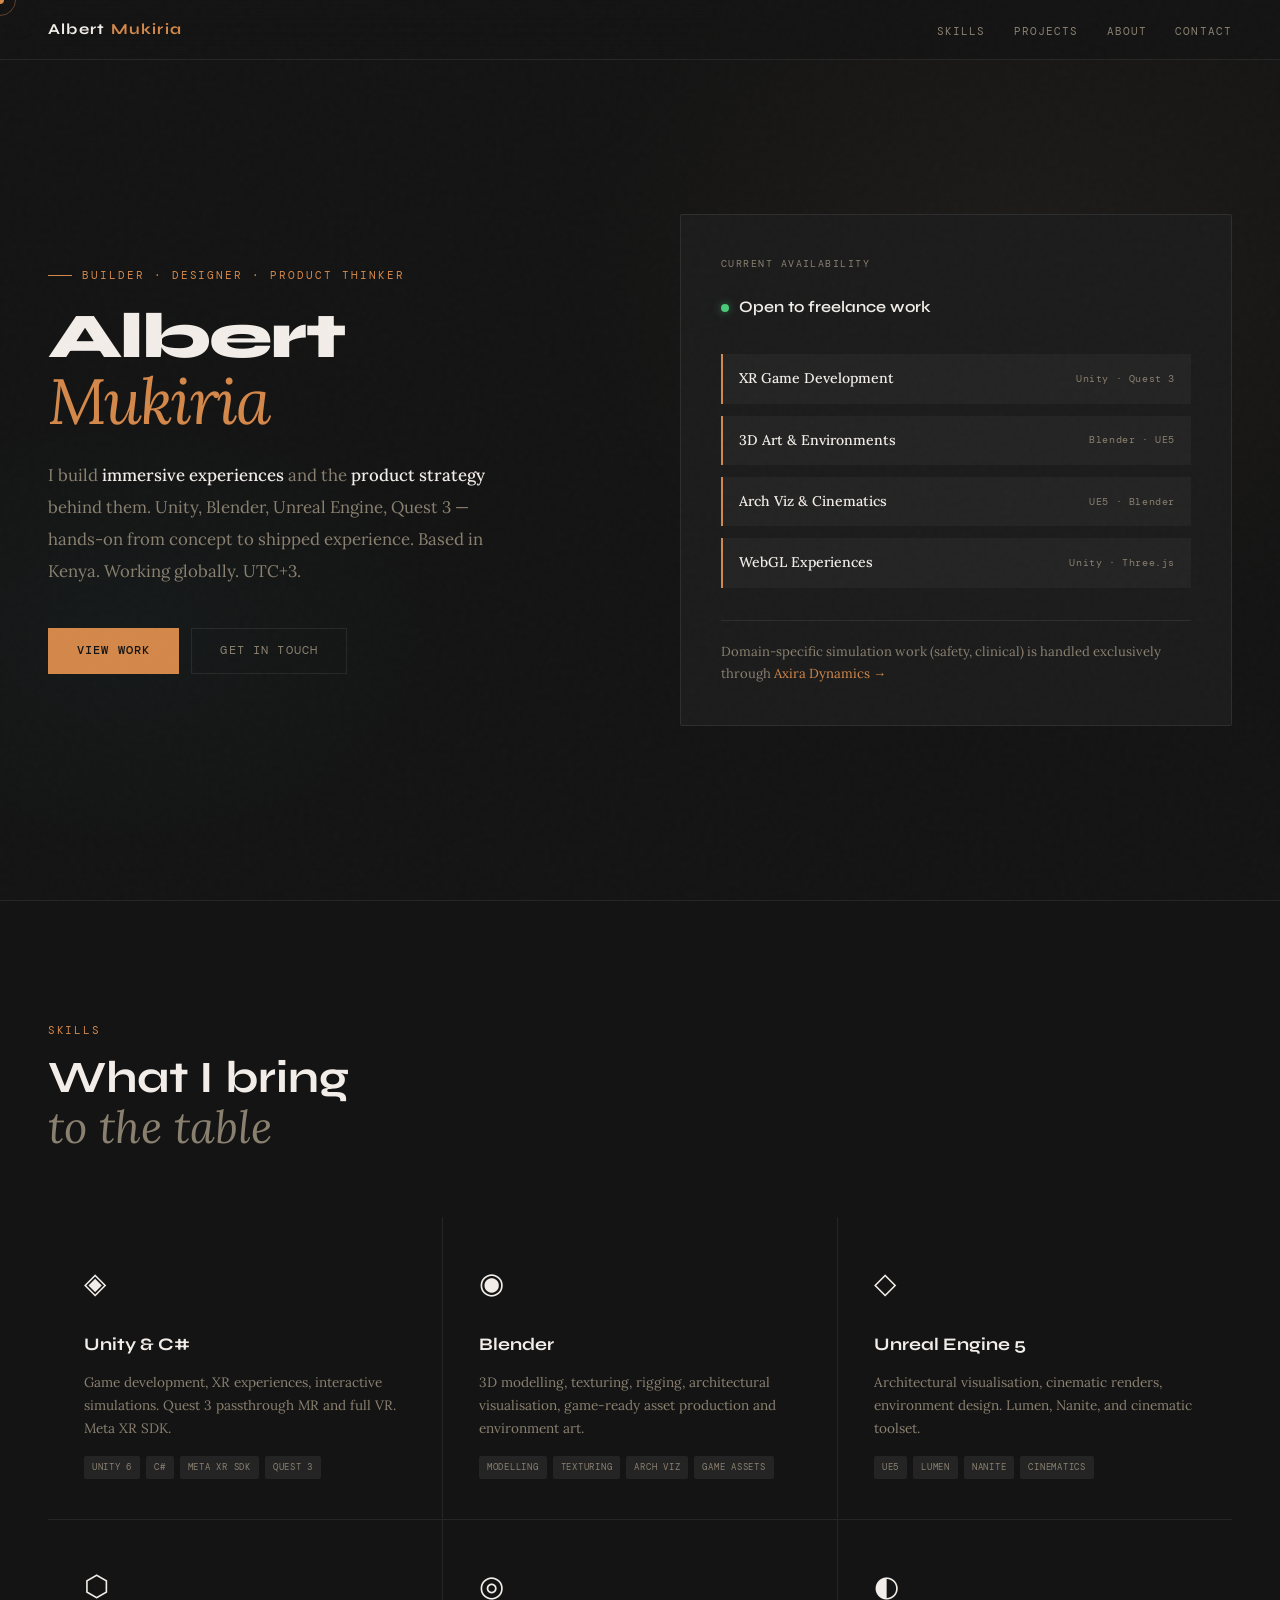
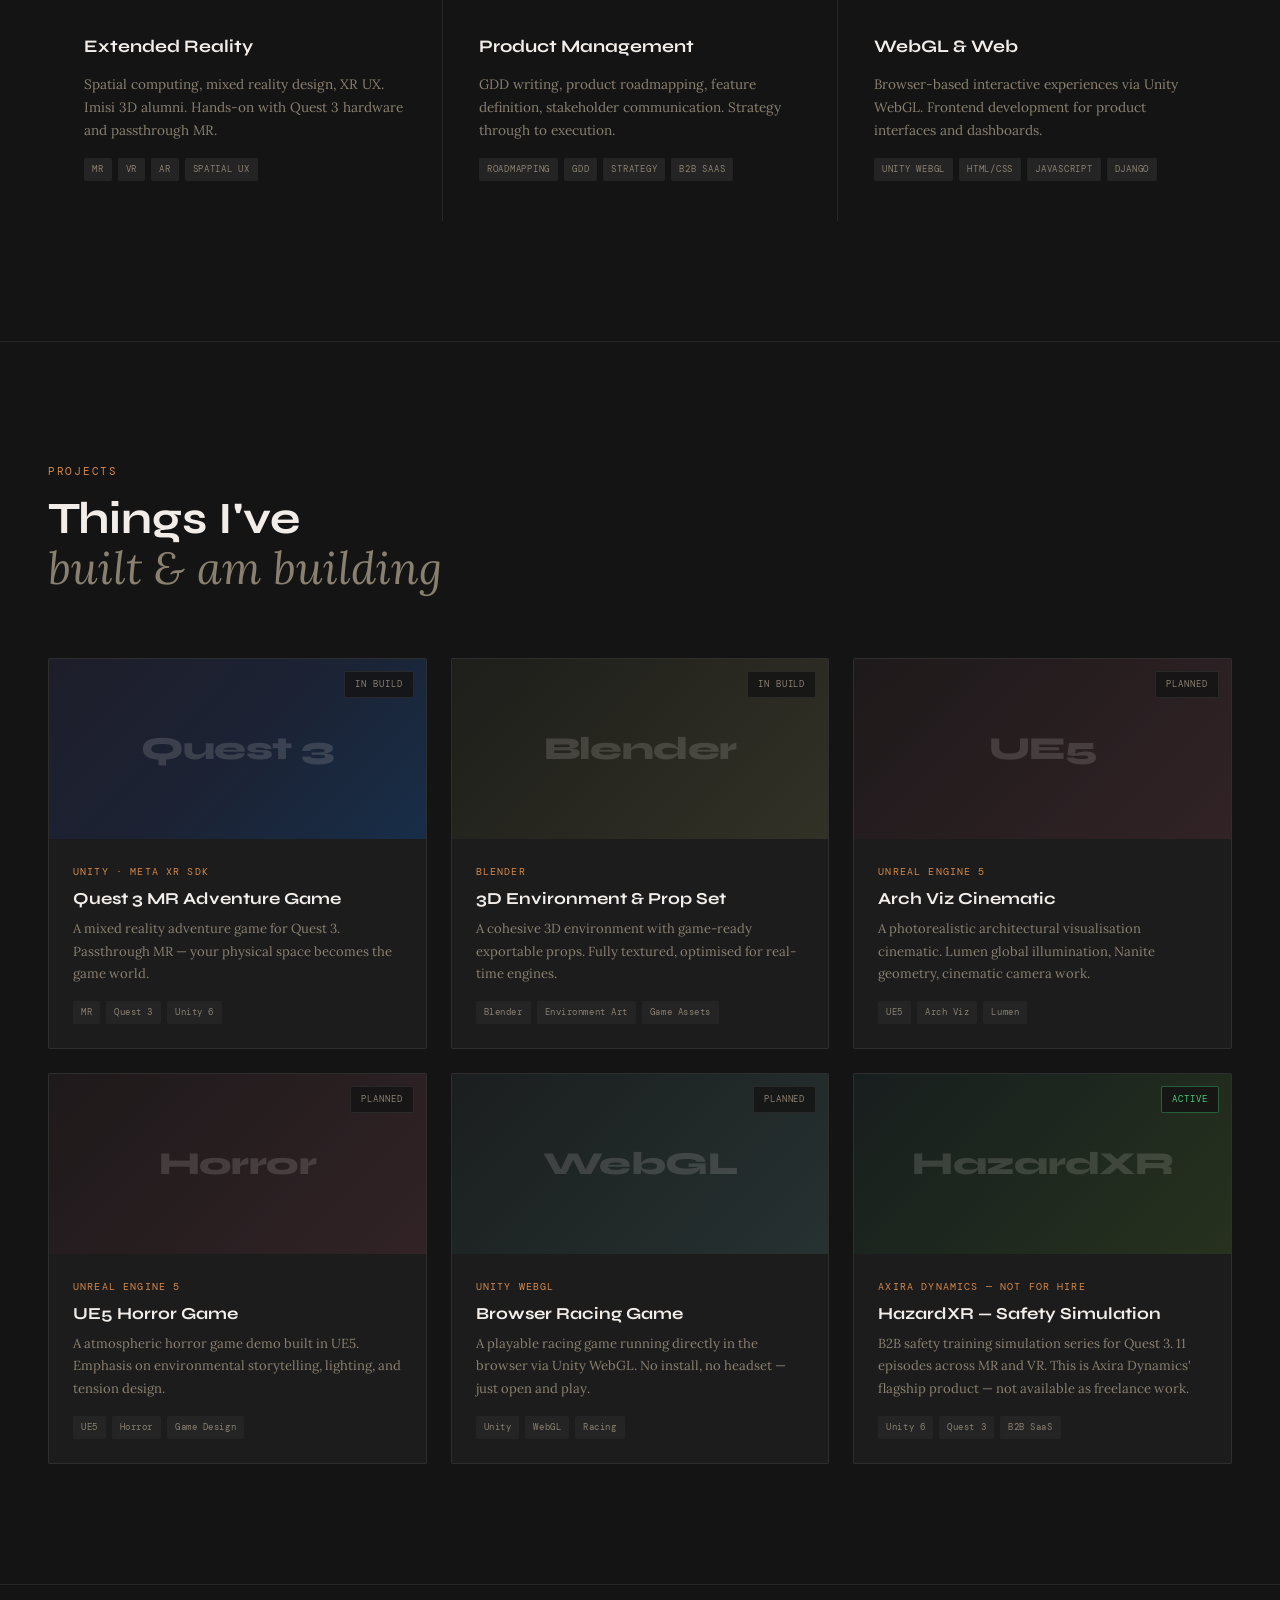
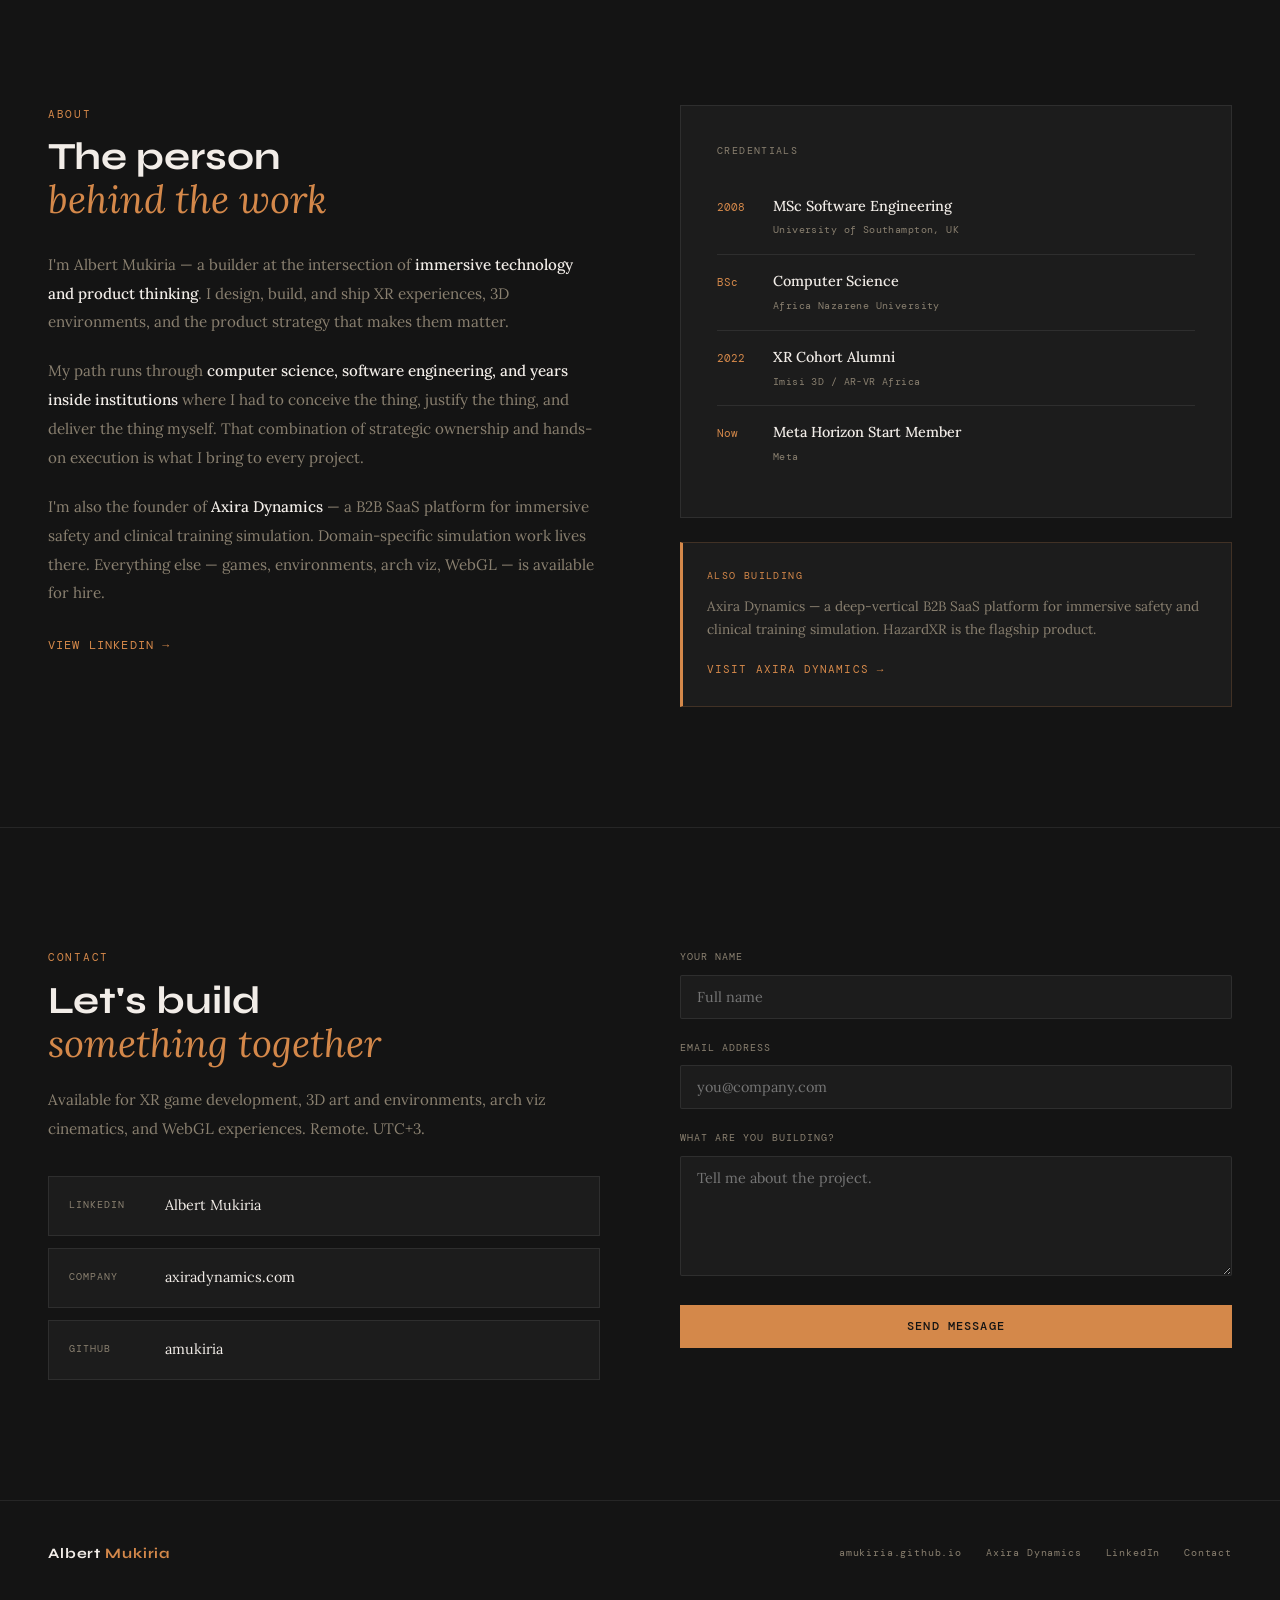
==== commit 1b5bb203: "update site to personal" ====
--- a/index.html
+++ b/index.html
@@ -3,886 +3,992 @@
 <head>
 <meta charset="UTF-8"/>
 <meta name="viewport" content="width=device-width, initial-scale=1.0"/>
-<title>HazardXR — Safety Simulation Family</title>
+<title>Albert Mukiria — Builder, Designer, Product Thinker</title>
 <link rel="preconnect" href="https://fonts.googleapis.com"/>
 <link rel="preconnect" href="https://fonts.gstatic.com" crossorigin/>
-<link href="https://fonts.googleapis.com/css2?family=Syne:wght@400;500;600;700;800&family=DM+Mono:wght@300;400;500&family=DM+Sans:wght@300;400;500&display=swap" rel="stylesheet"/>
+<link href="https://fonts.googleapis.com/css2?family=Syne:wght@400;500;600;700;800&family=DM+Mono:wght@300;400;500&family=Lora:ital,wght@0,400;0,500;1,400;1,500&display=swap" rel="stylesheet"/>
 <style>
 *,*::before,*::after{box-sizing:border-box;margin:0;padding:0}
 
 :root{
-  --navy:   #1A1A2E;
-  --amber:  #FF6B00;
-  --teal:   #00C2A8;
-  --purple: #6655DD;
-  --red:    #FF2D2D;
-  --white:  #F0F0F0;
-  --muted:  #7a8ab0;
-  --glass:  rgba(255,255,255,0.04);
-  --glass2: rgba(255,255,255,0.07);
-  --border: rgba(255,255,255,0.08);
+  --bg:       #141414;
+  --surface:  #1c1c1c;
+  --surface2: #242424;
+  --border:   rgba(255,255,255,0.08);
+  --white:    #F2EDE8;
+  --muted:    #8a8070;
+  --amber:    #D4884A;
+  --teal:     #4AADA8;
+  --warm:     #C4956A;
+  --soft:     rgba(212,136,74,0.08);
 }
 
 html{scroll-behavior:smooth}
 
 body{
-  background: var(--navy);
+  background: var(--bg);
   color: var(--white);
-  font-family: 'DM Sans', sans-serif;
+  font-family: 'Lora', serif;
   font-size: 16px;
-  line-height: 1.7;
+  line-height: 1.8;
   overflow-x: hidden;
-}
-
-/* ── NOISE TEXTURE OVERLAY ── */
-body::before{
-  content:'';
-  position:fixed;
-  inset:0;
-  background-image:url("data:image/svg+xml,%3Csvg viewBox='0 0 256 256' xmlns='http://www.w3.org/2000/svg'%3E%3Cfilter id='n'%3E%3CfeTurbulence type='fractalNoise' baseFrequency='0.9' numOctaves='4' stitchTiles='stitch'/%3E%3C/filter%3E%3Crect width='100%25' height='100%25' filter='url(%23n)' opacity='0.04'/%3E%3C/svg%3E");
-  pointer-events:none;
-  z-index:0;
-  opacity:0.4;
-}
-
-/* ── NAV ── */
+  cursor: none;
+}
+
+/* Custom cursor */
+.cursor{
+  position:fixed;width:8px;height:8px;
+  background:var(--amber);border-radius:50%;
+  pointer-events:none;z-index:9999;
+  transform:translate(-50%,-50%);
+  transition:transform 0.1s,width 0.2s,height 0.2s,opacity 0.2s;
+}
+.cursor-ring{
+  position:fixed;width:32px;height:32px;
+  border:1px solid rgba(212,136,74,0.4);border-radius:50%;
+  pointer-events:none;z-index:9998;
+  transform:translate(-50%,-50%);
+  transition:transform 0.12s ease-out,width 0.3s,height 0.3s;
+}
+body:hover .cursor{opacity:1}
+
+/* Grain overlay */
+body::after{
+  content:'';position:fixed;inset:0;
+  background-image:url("data:image/svg+xml,%3Csvg viewBox='0 0 200 200' xmlns='http://www.w3.org/2000/svg'%3E%3Cfilter id='n'%3E%3CfeTurbulence type='fractalNoise' baseFrequency='0.75' numOctaves='4' stitchTiles='stitch'/%3E%3C/filter%3E%3Crect width='100%25' height='100%25' filter='url(%23n)' opacity='0.05'/%3E%3C/svg%3E");
+  pointer-events:none;z-index:1000;opacity:0.35;
+}
+
+/* NAV */
 nav{
   position:fixed;top:0;left:0;right:0;z-index:100;
   display:flex;align-items:center;justify-content:space-between;
-  padding:0 48px;height:64px;
-  background:rgba(26,26,46,0.85);
-  backdrop-filter:blur(16px);
+  padding:0 48px;height:60px;
+  background:rgba(20,20,20,0.9);
+  backdrop-filter:blur(20px);
   border-bottom:1px solid var(--border);
 }
-.nav-logo{
+.nav-name{
   font-family:'Syne',sans-serif;
-  font-weight:800;font-size:1.1rem;
-  letter-spacing:0.12em;
-  color:var(--white);
-  text-decoration:none;
-}
-.nav-logo span{color:var(--amber)}
-.nav-links{display:flex;gap:32px;list-style:none}
+  font-weight:700;font-size:0.95rem;
+  letter-spacing:0.08em;
+  color:var(--white);text-decoration:none;
+}
+.nav-name span{color:var(--amber)}
+.nav-links{display:flex;gap:28px;list-style:none}
 .nav-links a{
   font-family:'DM Mono',monospace;
-  font-size:0.75rem;letter-spacing:0.08em;
+  font-size:0.7rem;letter-spacing:0.1em;text-transform:uppercase;
   color:var(--muted);text-decoration:none;
-  text-transform:uppercase;
   transition:color 0.2s;
 }
 .nav-links a:hover{color:var(--white)}
-.nav-cta{
+
+/* HERO */
+.hero{
+  min-height:100vh;
+  display:grid;
+  grid-template-columns:1fr 1fr;
+  align-items:center;
+  padding:120px 48px 80px;
+  position:relative;
+  gap:80px;
+}
+.hero-bg{
+  position:absolute;inset:0;
+  background:
+    radial-gradient(ellipse 50% 60% at 80% 30%, rgba(196,149,106,0.06) 0%, transparent 70%),
+    radial-gradient(ellipse 40% 40% at 10% 70%, rgba(74,173,168,0.04) 0%, transparent 60%);
+  pointer-events:none;
+}
+.hero-left{position:relative;z-index:1}
+.hero-eyebrow{
+  font-family:'DM Mono',monospace;
+  font-size:0.68rem;letter-spacing:0.18em;text-transform:uppercase;
+  color:var(--amber);margin-bottom:20px;
+  display:flex;align-items:center;gap:10px;
+  animation: fadeUp 0.8s ease forwards;
+}
+.hero-eyebrow::before{
+  content:'';display:block;width:24px;height:1px;background:var(--amber);
+}
+.hero-name{
+  font-family:'Syne',sans-serif;
+  font-size:clamp(3.5rem,5vw,5rem);
+  font-weight:800;line-height:1;
+  letter-spacing:-0.03em;
+  margin-bottom:24px;
+  animation: fadeUp 0.8s 0.1s ease both;
+}
+.hero-name em{
+  font-style:italic;
+  font-family:'Lora',serif;
+  color:var(--amber);
+  font-weight:400;
+}
+.hero-desc{
+  font-size:1.05rem;
+  color:var(--muted);
+  max-width:460px;
+  line-height:1.9;
+  margin-bottom:40px;
+  animation: fadeUp 0.8s 0.2s ease both;
+}
+.hero-desc strong{color:var(--white);font-weight:500}
+.hero-actions{
+  display:flex;gap:12px;flex-wrap:wrap;
+  animation: fadeUp 0.8s 0.3s ease both;
+}
+.btn-primary{
   font-family:'DM Mono',monospace;
   font-size:0.72rem;letter-spacing:0.1em;text-transform:uppercase;
-  padding:8px 20px;
+  padding:12px 28px;
+  background:var(--amber);color:var(--bg);
+  text-decoration:none;font-weight:500;
+  transition:all 0.2s;
   border:1px solid var(--amber);
-  color:var(--amber);
+}
+.btn-primary:hover{background:var(--warm);border-color:var(--warm)}
+.btn-ghost{
+  font-family:'DM Mono',monospace;
+  font-size:0.72rem;letter-spacing:0.1em;text-transform:uppercase;
+  padding:12px 28px;
+  border:1px solid var(--border);color:var(--muted);
   text-decoration:none;
   transition:all 0.2s;
 }
-.nav-cta:hover{background:var(--amber);color:var(--navy)}
-
-/* ── HERO ── */
-.hero{
-  min-height:100vh;
-  display:flex;flex-direction:column;justify-content:center;
-  padding:120px 48px 80px;
-  position:relative;overflow:hidden;
-}
-.hero-bg{
-  position:absolute;inset:0;z-index:0;
-  background:
-    radial-gradient(ellipse 60% 50% at 70% 50%, rgba(0,194,168,0.07) 0%, transparent 70%),
-    radial-gradient(ellipse 40% 60% at 20% 80%, rgba(255,107,0,0.06) 0%, transparent 60%);
-}
-.hero-grid{
-  position:absolute;inset:0;z-index:0;
-  background-image:
-    linear-gradient(rgba(255,255,255,0.03) 1px, transparent 1px),
-    linear-gradient(90deg, rgba(255,255,255,0.03) 1px, transparent 1px);
-  background-size:60px 60px;
-  mask-image:radial-gradient(ellipse 80% 80% at 50% 50%, black 0%, transparent 100%);
-}
-.hero-content{position:relative;z-index:1;max-width:900px}
-.hero-eyebrow{
-  font-family:'DM Mono',monospace;
-  font-size:0.72rem;letter-spacing:0.16em;text-transform:uppercase;
-  color:var(--teal);margin-bottom:24px;
+.btn-ghost:hover{border-color:var(--white);color:var(--white)}
+
+/* Hero right — availability card */
+.hero-right{
+  position:relative;z-index:1;
+  animation: fadeUp 0.8s 0.4s ease both;
+}
+.availability-card{
+  background:var(--surface);
+  border:1px solid var(--border);
+  border-radius:2px;
+  padding:40px;
+}
+.avail-label{
+  font-family:'DM Mono',monospace;
+  font-size:0.65rem;letter-spacing:0.14em;text-transform:uppercase;
+  color:var(--muted);margin-bottom:20px;
+}
+.avail-status{
+  display:flex;align-items:center;gap:10px;
+  margin-bottom:32px;
+}
+.avail-dot{
+  width:8px;height:8px;border-radius:50%;
+  background:#4ACA7A;
+  box-shadow:0 0 8px rgba(74,202,122,0.5);
+  animation:pulse 2s infinite;
+}
+@keyframes pulse{
+  0%,100%{box-shadow:0 0 8px rgba(74,202,122,0.5)}
+  50%{box-shadow:0 0 16px rgba(74,202,122,0.8)}
+}
+.avail-text{
+  font-family:'Syne',sans-serif;
+  font-size:1rem;font-weight:600;
+}
+.avail-services{display:flex;flex-direction:column;gap:12px;margin-bottom:32px}
+.avail-service{
   display:flex;align-items:center;gap:12px;
-}
-.hero-eyebrow::before{
-  content:'';display:block;width:32px;height:1px;background:var(--teal);
-}
-h1{
-  font-family:'Syne',sans-serif;
-  font-size:clamp(3rem,6vw,5.5rem);
-  font-weight:800;line-height:1.05;
-  letter-spacing:-0.02em;
-  margin-bottom:28px;
-}
-h1 em{
-  font-style:normal;
-  color:var(--amber);
-}
-.hero-sub{
-  font-size:1.15rem;color:var(--muted);
-  max-width:580px;line-height:1.8;
-  margin-bottom:48px;
-}
-.hero-actions{display:flex;gap:16px;flex-wrap:wrap}
-.btn-primary{
-  font-family:'DM Mono',monospace;
-  font-size:0.78rem;letter-spacing:0.1em;text-transform:uppercase;
-  padding:14px 32px;
-  background:var(--amber);color:var(--navy);
-  text-decoration:none;font-weight:500;
-  transition:all 0.2s;
-}
-.btn-primary:hover{background:#FF8533}
-.btn-ghost{
-  font-family:'DM Mono',monospace;
-  font-size:0.78rem;letter-spacing:0.1em;text-transform:uppercase;
-  padding:14px 32px;
-  border:1px solid var(--border);color:var(--white);
-  text-decoration:none;
-  transition:all 0.2s;
-}
-.btn-ghost:hover{border-color:var(--white)}
-.hero-tags{
-  display:flex;gap:24px;flex-wrap:wrap;
-  margin-top:64px;
-  padding-top:32px;
+  padding:12px 16px;
+  background:var(--surface2);
+  border-left:2px solid var(--amber);
+}
+.avail-service-name{
+  font-size:0.88rem;font-weight:500;flex:1;
+}
+.avail-service-tech{
+  font-family:'DM Mono',monospace;
+  font-size:0.62rem;letter-spacing:0.06em;
+  color:var(--muted);
+}
+.avail-note{
+  font-size:0.82rem;color:var(--muted);
+  line-height:1.7;
+  padding-top:20px;
   border-top:1px solid var(--border);
 }
-.hero-tag{
-  font-family:'DM Mono',monospace;
-  font-size:0.7rem;letter-spacing:0.1em;text-transform:uppercase;
-  color:var(--muted);
-}
-
-/* ── FAMILY SECTION ── */
-.family{
+.avail-note a{color:var(--amber);text-decoration:none}
+.avail-note a:hover{text-decoration:underline}
+
+/* SKILLS */
+.skills{
   padding:120px 48px;
-  position:relative;
-}
+  border-top:1px solid var(--border);
+}
+.section-header{margin-bottom:64px}
 .section-label{
   font-family:'DM Mono',monospace;
-  font-size:0.7rem;letter-spacing:0.16em;text-transform:uppercase;
-  color:var(--amber);margin-bottom:16px;
+  font-size:0.68rem;letter-spacing:0.16em;text-transform:uppercase;
+  color:var(--amber);margin-bottom:12px;
 }
 .section-title{
   font-family:'Syne',sans-serif;
-  font-size:clamp(2rem,4vw,3rem);
+  font-size:clamp(2rem,3.5vw,2.8rem);
   font-weight:700;line-height:1.1;
-  margin-bottom:16px;
-}
-.section-sub{
-  color:var(--muted);font-size:1rem;
-  max-width:600px;line-height:1.8;
-  margin-bottom:64px;
-}
-
-.family-grid{
+}
+.section-title em{
+  font-style:italic;font-family:'Lora',serif;
+  color:var(--muted);font-weight:400;
+}
+
+.skills-grid{
   display:grid;
-  grid-template-columns:1fr 1fr;
-  gap:2px;
-}
-
-/* Episode list inside family card */
-.family-episodes{
-  margin-top:24px;
-  border-top:1px solid var(--border);
-  padding-top:16px;
-}
-.family-ep-row{
-  display:flex;align-items:baseline;gap:12px;
-  padding:7px 0;
-  border-bottom:1px solid rgba(255,255,255,0.04);
-}
-.family-ep-row:last-child{border-bottom:none}
-.family-ep-num{
-  font-family:'DM Mono',monospace;
-  font-size:0.62rem;letter-spacing:0.1em;
-  color:var(--muted);
-  min-width:28px;
-}
-.family-ep-title{
-  font-size:0.82rem;color:var(--white);
-  font-weight:500;flex:1;
-}
-.family-ep-std{
-  font-family:'DM Mono',monospace;
-  font-size:0.6rem;letter-spacing:0.04em;
-  color:var(--muted);opacity:0.7;
-  text-align:right;
-}
-.family-card{
-  padding:56px 48px;
-  border:1px solid var(--border);
-  position:relative;overflow:hidden;
-  transition:border-color 0.3s;
-}
-.family-card:hover{border-color:rgba(255,255,255,0.2)}
-.family-card::before{
-  content:'';position:absolute;
-  top:0;left:0;right:0;height:3px;
-}
-.family-card.mr::before{background:var(--teal)}
-.family-card.vr::before{background:var(--purple)}
-.family-card.ar::before{background:var(--amber);opacity:0.4}
-.family-card.ar{opacity:0.6}
-
-.family-badge{
-  font-family:'DM Mono',monospace;
-  font-size:0.65rem;letter-spacing:0.14em;text-transform:uppercase;
-  padding:4px 10px;
-  margin-bottom:24px;
-  display:inline-block;
-}
-.family-badge.mr{background:rgba(0,194,168,0.12);color:var(--teal);border:1px solid rgba(0,194,168,0.3)}
-.family-badge.vr{background:rgba(102,85,221,0.12);color:#9988EE;border:1px solid rgba(102,85,221,0.3)}
-.family-badge.ar{background:rgba(255,107,0,0.08);color:var(--amber);border:1px solid rgba(255,107,0,0.2)}
-
-.family-name{
-  font-family:'Syne',sans-serif;
-  font-size:2.4rem;font-weight:800;
-  letter-spacing:-0.02em;
-  margin-bottom:12px;
-}
-.family-name.mr{color:var(--teal)}
-.family-name.vr{color:#9988EE}
-.family-name.ar{color:var(--amber);opacity:0.6}
-
-.family-tagline{
-  font-size:0.95rem;color:var(--muted);
-  line-height:1.7;margin-bottom:32px;
-  max-width:360px;
-}
-.family-meta{
-  font-family:'DM Mono',monospace;
-  font-size:0.7rem;letter-spacing:0.08em;
-  color:var(--muted);
-}
-.family-meta span{color:var(--white);margin-right:24px}
-.family-future{
-  position:absolute;bottom:24px;right:24px;
-  font-family:'DM Mono',monospace;
-  font-size:0.65rem;letter-spacing:0.1em;text-transform:uppercase;
-  color:var(--muted);
-}
-
-/* ── EPISODES ── */
-.episodes{padding:120px 48px}
-
-.app-block{margin-bottom:96px}
-.app-header{
-  display:flex;align-items:baseline;gap:20px;
-  margin-bottom:40px;
-  padding-bottom:20px;
-  border-bottom:1px solid var(--border);
-}
-.app-name{
-  font-family:'Syne',sans-serif;
-  font-size:1.6rem;font-weight:700;
-}
-.app-name.mr{color:var(--teal)}
-.app-name.vr{color:#9988EE}
-.app-count{
-  font-family:'DM Mono',monospace;
-  font-size:0.72rem;letter-spacing:0.1em;text-transform:uppercase;
-  color:var(--muted);
-}
-
-.episode-grid{
-  display:grid;
-  grid-template-columns:repeat(4,1fr);
+  grid-template-columns:repeat(3,1fr);
   gap:1px;
   background:var(--border);
 }
-.episode-card{
-  background:var(--navy);
-  padding:28px 24px;
+.skill-block{
+  background:var(--bg);
+  padding:40px 36px;
+  transition:background 0.3s;
   position:relative;
-  transition:background 0.2s;
-  cursor:default;
-}
-.episode-card:hover{background:var(--glass2)}
-.ep-num{
-  font-family:'DM Mono',monospace;
-  font-size:0.65rem;letter-spacing:0.12em;
-  color:var(--muted);margin-bottom:12px;
-  display:flex;align-items:center;justify-content:space-between;
-}
-.ep-status{
-  font-size:0.6rem;letter-spacing:0.1em;text-transform:uppercase;
-  padding:2px 7px;
-}
-.ep-status.active{
-  background:rgba(255,107,0,0.15);
-  color:var(--amber);
-  border:1px solid rgba(255,107,0,0.3);
-}
-.ep-status.planned{
-  background:rgba(255,255,255,0.04);
+  overflow:hidden;
+}
+.skill-block:hover{background:var(--surface)}
+.skill-block::after{
+  content:'';
+  position:absolute;bottom:0;left:0;right:0;height:2px;
+  background:var(--amber);
+  transform:scaleX(0);transform-origin:left;
+  transition:transform 0.3s;
+}
+.skill-block:hover::after{transform:scaleX(1)}
+.skill-icon{
+  font-size:1.8rem;margin-bottom:20px;
+  display:block;
+}
+.skill-name{
+  font-family:'Syne',sans-serif;
+  font-size:1.1rem;font-weight:700;
+  margin-bottom:10px;
+}
+.skill-desc{
+  font-size:0.85rem;color:var(--muted);line-height:1.7;
+  margin-bottom:16px;
+}
+.skill-tags{display:flex;gap:6px;flex-wrap:wrap}
+.skill-tag{
+  font-family:'DM Mono',monospace;
+  font-size:0.58rem;letter-spacing:0.08em;text-transform:uppercase;
+  padding:3px 8px;
+  background:var(--surface2);
   color:var(--muted);
+  border-radius:2px;
+}
+
+/* PROJECTS */
+.projects{
+  padding:120px 48px;
+  border-top:1px solid var(--border);
+}
+.projects-grid{
+  display:grid;
+  grid-template-columns:repeat(3,1fr);
+  gap:24px;
+  margin-top:64px;
+}
+.project-card{
+  background:var(--surface);
   border:1px solid var(--border);
-}
-.ep-title{
+  border-radius:2px;
+  overflow:hidden;
+  transition:all 0.3s;
+  position:relative;
+}
+.project-card:hover{
+  border-color:rgba(212,136,74,0.3);
+  transform:translateY(-4px);
+}
+.project-thumb{
+  height:180px;
+  background:var(--surface2);
+  position:relative;
+  overflow:hidden;
+  display:flex;align-items:center;justify-content:center;
+}
+.project-thumb-bg{
+  position:absolute;inset:0;
+  opacity:0.6;
+}
+.thumb-unity{background:linear-gradient(135deg,#1a1a2e 0%,#16213e 50%,#0f3460 100%)}
+.thumb-blender{background:linear-gradient(135deg,#1a1a14 0%,#2a2a1e 50%,#3a3a28 100%)}
+.thumb-ue5{background:linear-gradient(135deg,#1a1214 0%,#2a1a1e 50%,#3a2228 100%)}
+.thumb-webgl{background:linear-gradient(135deg,#141a1a 0%,#1e2a2a 50%,#283a3a 100%)}
+
+.project-thumb-label{
+  position:relative;z-index:1;
   font-family:'Syne',sans-serif;
-  font-size:1.05rem;font-weight:600;
-  margin-bottom:8px;
-  color:var(--white);
-  line-height:1.3;
-}
-.ep-domain{
-  font-size:0.78rem;color:var(--muted);
-  line-height:1.5;margin-bottom:12px;
-}
-.ep-standard{
-  font-family:'DM Mono',monospace;
-  font-size:0.65rem;letter-spacing:0.04em;
+  font-size:2rem;font-weight:800;
+  opacity:0.15;
+  letter-spacing:-0.02em;
+}
+.project-status{
+  position:absolute;top:12px;right:12px;
+  font-family:'DM Mono',monospace;
+  font-size:0.58rem;letter-spacing:0.1em;text-transform:uppercase;
+  padding:4px 10px;
+  background:rgba(20,20,20,0.85);
+  border:1px solid var(--border);
   color:var(--muted);
-  opacity:0.7;
-}
-.ep-bar{
-  position:absolute;bottom:0;left:0;right:0;height:2px;
-}
-.mr .ep-bar{background:linear-gradient(90deg,var(--teal),transparent)}
-.vr .ep-bar{background:linear-gradient(90deg,#9988EE,transparent)}
-.ep-bar.active-bar{opacity:1}
-.ep-bar.planned-bar{opacity:0.2}
-
-/* ── VR GRID 3-col ── */
-.episode-grid.three{grid-template-columns:repeat(3,1fr)}
-
-/* ── ABOUT ── */
+  border-radius:2px;
+}
+.project-status.active{
+  border-color:rgba(74,202,122,0.4);
+  color:#4ACA7A;
+}
+.project-body{padding:24px}
+.project-engine{
+  font-family:'DM Mono',monospace;
+  font-size:0.6rem;letter-spacing:0.12em;text-transform:uppercase;
+  color:var(--amber);margin-bottom:8px;
+}
+.project-title{
+  font-family:'Syne',sans-serif;
+  font-size:1.05rem;font-weight:700;
+  margin-bottom:8px;line-height:1.3;
+}
+.project-desc{
+  font-size:0.82rem;color:var(--muted);
+  line-height:1.7;margin-bottom:16px;
+}
+.project-tags{display:flex;gap:6px;flex-wrap:wrap}
+.project-tag{
+  font-family:'DM Mono',monospace;
+  font-size:0.58rem;letter-spacing:0.06em;
+  padding:3px 8px;
+  background:var(--surface2);
+  color:var(--muted);
+  border-radius:2px;
+}
+
+/* ABOUT */
 .about{
   padding:120px 48px;
   border-top:1px solid var(--border);
   display:grid;
   grid-template-columns:1fr 1fr;
   gap:80px;
-  align-items:center;
+  align-items:start;
 }
 .about-text h2{
   font-family:'Syne',sans-serif;
-  font-size:clamp(1.8rem,3vw,2.6rem);
-  font-weight:700;line-height:1.15;
-  margin-bottom:24px;
+  font-size:clamp(2rem,3vw,2.5rem);
+  font-weight:700;line-height:1.1;
+  margin-bottom:28px;
+}
+.about-text h2 em{
+  font-style:italic;font-family:'Lora',serif;
+  color:var(--amber);font-weight:400;
 }
 .about-text p{
-  color:var(--muted);line-height:1.9;
-  margin-bottom:20px;font-size:0.95rem;
-}
+  font-size:0.95rem;color:var(--muted);
+  line-height:1.9;margin-bottom:20px;
+}
+.about-text p strong{color:var(--white);font-weight:500}
 .about-link{
   display:inline-flex;align-items:center;gap:8px;
   font-family:'DM Mono',monospace;
   font-size:0.72rem;letter-spacing:0.1em;text-transform:uppercase;
   color:var(--amber);text-decoration:none;
-  margin-top:16px;
+  margin-top:8px;
   transition:gap 0.2s;
 }
 .about-link:hover{gap:14px}
-.about-stats{
-  display:grid;grid-template-columns:1fr 1fr;gap:2px;
-}
-.stat-block{
-  padding:40px 32px;
+
+.about-right{}
+.about-credentials{
+  background:var(--surface);
   border:1px solid var(--border);
-}
-.stat-num{
-  font-family:'Syne',sans-serif;
-  font-size:3rem;font-weight:800;
-  line-height:1;margin-bottom:8px;
-}
-.stat-num.mr{color:var(--teal)}
-.stat-num.vr{color:#9988EE}
-.stat-num.amber{color:var(--amber)}
-.stat-num.white{color:var(--white)}
-.stat-label{
+  padding:36px;
+  margin-bottom:24px;
+}
+.cred-label{
+  font-family:'DM Mono',monospace;
+  font-size:0.62rem;letter-spacing:0.14em;text-transform:uppercase;
+  color:var(--muted);margin-bottom:20px;
+}
+.cred-item{
+  display:flex;gap:16px;padding:14px 0;
+  border-bottom:1px solid var(--border);
+}
+.cred-item:last-child{border-bottom:none}
+.cred-year{
+  font-family:'DM Mono',monospace;
+  font-size:0.7rem;color:var(--amber);
+  min-width:40px;padding-top:3px;
+}
+.cred-info{}
+.cred-title{font-size:0.9rem;font-weight:500;margin-bottom:2px}
+.cred-institution{
+  font-family:'DM Mono',monospace;
+  font-size:0.65rem;letter-spacing:0.04em;
+  color:var(--muted);
+}
+.axira-callout{
+  background:var(--surface);
+  border:1px solid rgba(212,136,74,0.2);
+  border-left:3px solid var(--amber);
+  padding:24px;
+}
+.axira-callout-label{
+  font-family:'DM Mono',monospace;
+  font-size:0.62rem;letter-spacing:0.14em;text-transform:uppercase;
+  color:var(--amber);margin-bottom:10px;
+}
+.axira-callout p{
+  font-size:0.85rem;color:var(--muted);
+  line-height:1.7;margin-bottom:12px;
+}
+.axira-callout a{
   font-family:'DM Mono',monospace;
   font-size:0.68rem;letter-spacing:0.1em;text-transform:uppercase;
-  color:var(--muted);
-}
-
-/* ── VIDEO PLACEHOLDER ── */
-.video-section{
-  padding:0 48px 120px;
-}
-.video-wrap{
-  border:1px solid var(--border);
-  aspect-ratio:16/7;
-  display:flex;flex-direction:column;
-  align-items:center;justify-content:center;
-  gap:16px;
-  position:relative;overflow:hidden;
-  background:var(--glass);
-}
-.video-wrap::before{
-  content:'';position:absolute;inset:0;
-  background:radial-gradient(ellipse 60% 60% at 50% 50%, rgba(0,194,168,0.05) 0%, transparent 70%);
-}
-.video-label{
-  font-family:'DM Mono',monospace;
-  font-size:0.72rem;letter-spacing:0.14em;text-transform:uppercase;
-  color:var(--muted);
-}
-.video-title{
-  font-family:'Syne',sans-serif;
-  font-size:1.4rem;font-weight:600;
-  color:var(--white);
-}
-.video-date{
-  font-family:'DM Mono',monospace;
-  font-size:0.72rem;letter-spacing:0.1em;
-  color:var(--amber);
-}
-
-/* ── CONTACT ── */
+  color:var(--amber);text-decoration:none;
+}
+.axira-callout a:hover{text-decoration:underline}
+
+/* CONTACT */
 .contact{
   padding:120px 48px;
   border-top:1px solid var(--border);
   display:grid;
   grid-template-columns:1fr 1fr;
   gap:80px;
+  align-items:start;
 }
 .contact-text h2{
   font-family:'Syne',sans-serif;
-  font-size:clamp(1.8rem,3vw,2.6rem);
-  font-weight:700;line-height:1.15;
-  margin-bottom:16px;
-}
-.contact-text p{color:var(--muted);line-height:1.9;font-size:0.95rem}
-
+  font-size:clamp(2rem,3vw,2.5rem);
+  font-weight:700;line-height:1.1;
+  margin-bottom:20px;
+}
+.contact-text h2 em{
+  font-style:italic;font-family:'Lora',serif;
+  color:var(--amber);font-weight:400;
+}
+.contact-text p{
+  font-size:0.95rem;color:var(--muted);line-height:1.9;
+  margin-bottom:32px;
+}
+.contact-channels{display:flex;flex-direction:column;gap:12px}
+.contact-channel{
+  display:flex;align-items:center;gap:16px;
+  padding:16px 20px;
+  background:var(--surface);
+  border:1px solid var(--border);
+  text-decoration:none;
+  color:var(--white);
+  transition:all 0.2s;
+}
+.contact-channel:hover{border-color:rgba(212,136,74,0.4);background:var(--surface2)}
+.contact-channel-label{
+  font-family:'DM Mono',monospace;
+  font-size:0.65rem;letter-spacing:0.1em;text-transform:uppercase;
+  color:var(--muted);min-width:80px;
+}
+.contact-channel-value{font-size:0.9rem}
+
+.contact-form{}
 .form-group{margin-bottom:20px}
 .form-group label{
   display:block;
   font-family:'DM Mono',monospace;
-  font-size:0.65rem;letter-spacing:0.12em;text-transform:uppercase;
+  font-size:0.65rem;letter-spacing:0.1em;text-transform:uppercase;
   color:var(--muted);margin-bottom:8px;
 }
 .form-group input,
-.form-group select,
 .form-group textarea{
   width:100%;
-  background:var(--glass);
+  background:var(--surface);
   border:1px solid var(--border);
+  border-radius:2px;
   color:var(--white);
+  font-family:'Lora',serif;
+  font-size:0.9rem;
   padding:12px 16px;
-  font-family:'DM Sans',sans-serif;
-  font-size:0.9rem;
   outline:none;
   transition:border-color 0.2s;
-  -webkit-appearance:none;
+  resize:vertical;
 }
 .form-group input:focus,
-.form-group select:focus,
-.form-group textarea:focus{border-color:var(--teal)}
-.form-group select option{background:var(--navy)}
-.form-group textarea{resize:vertical;min-height:100px}
+.form-group textarea:focus{border-color:rgba(212,136,74,0.5)}
+.form-group textarea{min-height:120px}
 .form-submit{
   width:100%;
   font-family:'DM Mono',monospace;
-  font-size:0.78rem;letter-spacing:0.1em;text-transform:uppercase;
+  font-size:0.72rem;letter-spacing:0.1em;text-transform:uppercase;
   padding:14px;
-  background:var(--amber);color:var(--navy);
+  background:var(--amber);color:var(--bg);
   border:none;cursor:pointer;font-weight:500;
-  transition:background 0.2s;
-}
-.form-submit:hover{background:#FF8533}
-
-/* ── FOOTER ── */
+  transition:all 0.2s;
+}
+.form-submit:hover{background:var(--warm)}
+
+/* FOOTER */
 footer{
   padding:40px 48px;
   border-top:1px solid var(--border);
   display:flex;align-items:center;justify-content:space-between;
-}
-.footer-logo{
+  flex-wrap:wrap;gap:16px;
+}
+.footer-name{
   font-family:'Syne',sans-serif;
-  font-weight:800;font-size:1rem;letter-spacing:0.1em;
-  color:var(--white);
-}
-.footer-logo span{color:var(--amber)}
+  font-weight:700;font-size:0.9rem;
+  letter-spacing:0.06em;
+}
+.footer-name span{color:var(--amber)}
 .footer-right{
+  display:flex;align-items:center;gap:24px;
   font-family:'DM Mono',monospace;
   font-size:0.65rem;letter-spacing:0.08em;
   color:var(--muted);
-  display:flex;gap:32px;align-items:center;
 }
 .footer-right a{color:var(--muted);text-decoration:none;transition:color 0.2s}
 .footer-right a:hover{color:var(--white)}
 
-/* ── ANIMATIONS ── */
+/* ANIMATIONS */
 @keyframes fadeUp{
-  from{opacity:0;transform:translateY(24px)}
+  from{opacity:0;transform:translateY(20px)}
   to{opacity:1;transform:translateY(0)}
 }
-.hero-content>*{
-  opacity:0;animation:fadeUp 0.7s ease forwards;
-}
-.hero-eyebrow{animation-delay:0.1s}
-h1{animation-delay:0.2s}
-.hero-sub{animation-delay:0.3s}
-.hero-actions{animation-delay:0.4s}
-.hero-tags{animation-delay:0.5s}
-
-/* ── RESPONSIVE TABLET ── */
+
+.reveal{
+  opacity:0;transform:translateY(24px);
+  transition:opacity 0.7s ease,transform 0.7s ease;
+}
+.reveal.visible{opacity:1;transform:translateY(0)}
+
+/* MOBILE */
 @media(max-width:900px){
-  nav{padding:0 20px}
+  nav{padding:0 24px}
   .nav-links{display:none}
-  .hero,.family,.episodes,.about,.contact,.video-section{padding-left:20px;padding-right:20px}
-  .about,.contact{grid-template-columns:1fr}
-  .episode-grid{grid-template-columns:repeat(2,1fr)}
-  .episode-grid.three{grid-template-columns:repeat(2,1fr)}
-  .about-stats{grid-template-columns:1fr 1fr}
-  footer{flex-direction:column;gap:16px;text-align:center}
-  /* CRITICAL — force family to single column */
-  .family-grid{display:flex !important;flex-direction:column !important;gap:12px !important}
-  .family-card{width:100% !important;min-width:0 !important}
-  .family-card.ar{grid-column:unset !important}
-}
-
-/* ── RESPONSIVE MOBILE ── */
-@media(max-width:600px){
-  nav{padding:0 16px;height:56px}
-  .nav-links{display:none}
-  .nav-cta{padding:6px 14px;font-size:0.65rem}
-  .hero{padding:88px 16px 60px}
-  .hero-actions{flex-direction:column}
-  .btn-primary,.btn-ghost{text-align:center;width:100%}
-  .hero-tags{gap:16px}
-  .family,.episodes,.about,.contact{padding:80px 16px}
-  .video-section{padding:0 16px 80px}
-  /* CRITICAL — force family to single column */
-  .family-grid{display:flex !important;flex-direction:column !important;gap:12px !important}
-  .family-card{width:100% !important;min-width:0 !important;padding:28px 20px}
-  .family-card.ar{grid-column:unset !important}
-  .family-name{font-size:1.8rem}
-  .family-ep-std{display:none}
-  .episode-grid{grid-template-columns:1fr}
-  .episode-grid.three{grid-template-columns:1fr}
-  .about{grid-template-columns:1fr;gap:40px}
-  .about-stats{grid-template-columns:1fr 1fr}
-  .stat-block{padding:24px 20px}
-  .stat-num{font-size:2.2rem}
-  .contact{grid-template-columns:1fr;gap:40px}
-  footer{flex-direction:column;gap:12px;text-align:center;padding:24px 16px}
-  .footer-right{flex-direction:column;gap:12px}
-  .app-header{flex-direction:column;gap:6px;align-items:flex-start}
-  .section-title{font-size:1.8rem}
+  .hero{grid-template-columns:1fr;padding:100px 24px 60px;gap:40px}
+  .hero-right{display:none}
+  .skills{padding:80px 24px}
+  .skills-grid{grid-template-columns:1fr}
+  .projects{padding:80px 24px}
+  .projects-grid{grid-template-columns:1fr}
+  .about{grid-template-columns:1fr;padding:80px 24px;gap:48px}
+  .contact{grid-template-columns:1fr;padding:80px 24px;gap:48px}
+  footer{padding:32px 24px}
 }
 </style>
 </head>
 <body>
 
+<div class="cursor" id="cursor"></div>
+<div class="cursor-ring" id="cursorRing"></div>
+
 <!-- NAV -->
 <nav>
-  <a class="nav-logo" href="#"><span>Hazard</span>XR</a>
+  <a class="nav-name" href="#">Albert <span>Mukiria</span></a>
   <ul class="nav-links">
-    <li><a href="#family">The Family</a></li>
-    <li><a href="#episodes">Episodes</a></li>
+    <li><a href="#skills">Skills</a></li>
+    <li><a href="#projects">Projects</a></li>
     <li><a href="#about">About</a></li>
     <li><a href="#contact">Contact</a></li>
   </ul>
-  <a class="nav-cta" href="#contact">Get in Touch</a>
 </nav>
 
 <!-- HERO -->
 <section class="hero">
   <div class="hero-bg"></div>
-  <div class="hero-grid"></div>
-  <div class="hero-content">
-    <div class="hero-eyebrow">Quest 3 · Safety Simulation · Mixed Reality</div>
-    <h1>Safety training that changes <em>behaviour,</em> not just awareness</h1>
-    <p class="hero-sub">
-      HazardXR is a modular safety simulation family for high-risk training environments.
-      Each episode teaches one critical safety behaviour through immersive, consequence-driven
-      experience — not passive instruction.
+  <div class="hero-left">
+    <div class="hero-eyebrow">Builder · Designer · Product Thinker</div>
+    <h1 class="hero-name">Albert<br><em>Mukiria</em></h1>
+    <p class="hero-desc">
+      I build <strong>immersive experiences</strong> and the <strong>product strategy</strong> behind them.
+      Unity, Blender, Unreal Engine, Quest 3 — hands-on from concept to shipped experience.
+      Based in Kenya. Working globally. UTC+3.
     </p>
     <div class="hero-actions">
-      <a class="btn-primary" href="#episodes">View Episodes</a>
-      <a class="btn-ghost" href="#contact">Commission a Simulation</a>
-    </div>
-    <div class="hero-tags">
-      <span class="hero-tag">Meta Quest 3</span>
-      <span class="hero-tag">Unity 6</span>
-      <span class="hero-tag">ISO 45001</span>
-      <span class="hero-tag">OSHA Standards</span>
-      <span class="hero-tag">NFPA / ICS</span>
+      <a class="btn-primary" href="#projects">View Work</a>
+      <a class="btn-ghost" href="#contact">Get in Touch</a>
+    </div>
+  </div>
+  <div class="hero-right">
+    <div class="availability-card">
+      <div class="avail-label">Current Availability</div>
+      <div class="avail-status">
+        <div class="avail-dot"></div>
+        <div class="avail-text">Open to freelance work</div>
+      </div>
+      <div class="avail-services">
+        <div class="avail-service">
+          <div class="avail-service-name">XR Game Development</div>
+          <div class="avail-service-tech">Unity · Quest 3</div>
+        </div>
+        <div class="avail-service">
+          <div class="avail-service-name">3D Art & Environments</div>
+          <div class="avail-service-tech">Blender · UE5</div>
+        </div>
+        <div class="avail-service">
+          <div class="avail-service-name">Arch Viz & Cinematics</div>
+          <div class="avail-service-tech">UE5 · Blender</div>
+        </div>
+        <div class="avail-service">
+          <div class="avail-service-name">WebGL Experiences</div>
+          <div class="avail-service-tech">Unity · Three.js</div>
+        </div>
+      </div>
+      <div class="avail-note">
+        Domain-specific simulation work (safety, clinical) is handled exclusively through
+        <a href="https://axiradynamics.com" target="_blank">Axira Dynamics →</a>
+      </div>
     </div>
   </div>
 </section>
 
-<!-- FAMILY -->
-<section class="family" id="family">
-  <div class="section-label">The Family</div>
-  <h2 class="section-title">Three apps. One family.<br/>Each medium earns its place.</h2>
-  <p class="section-sub">
-    The medium is not a marketing choice — it is a scenario design decision.
-    HazardXR splits by what the scenario demands, not what is convenient to build.
-  </p>
-
-  <div class="family-grid">
-
-    <div class="family-card mr">
-      <div class="family-badge mr">Active Build</div>
-      <div class="family-name mr">HazardMR</div>
-      <p class="family-tagline">
-        Your environment becomes the workplace. Hazards, equipment, and consequence are
-        overlaid on your real space. Passthrough MR — the danger feels present because
-        your surroundings are.
-      </p>
-      <div class="family-meta">
-        <span>8 Episodes</span>
-        <span>MR Passthrough</span>
-        <span>Quest 3</span>
-      </div>
-    </div>
-
-    <div class="family-card vr">
-      <div class="family-badge vr">Planned</div>
-      <div class="family-name vr">HazardVR</div>
-      <p class="family-tagline">
-        Scenarios where the physical environment itself is the hazard. Heights. Enclosed
-        spaces. Large-scale disaster. Full immersion is not a preference — it is the only
-        way to make these scenarios work.
-      </p>
-      <div class="family-meta">
-        <span>3 Episodes</span>
-        <span>Full VR</span>
-        <span>Quest 3</span>
-      </div>
-    </div>
-
-    <div class="family-card ar">
-      <div class="family-badge ar">Future</div>
-      <div class="family-name ar">HazardAR</div>
-      <p class="family-tagline">
-        Mobile and tablet AR — a safety manager walks the factory floor and sees hazard
-        overlays in real time. No headset. No setup. The lowest barrier to entry in the
-        family and the widest reach. Episodes TBD.
-      </p>
-      <div class="family-future">In planning</div>
-    </div>
-
+<!-- SKILLS -->
+<section class="skills" id="skills">
+  <div class="section-header reveal">
+    <div class="section-label">Skills</div>
+    <h2 class="section-title">What I bring<br><em>to the table</em></h2>
+  </div>
+  <div class="skills-grid">
+    <div class="skill-block reveal">
+      <span class="skill-icon">◈</span>
+      <div class="skill-name">Unity & C#</div>
+      <p class="skill-desc">Game development, XR experiences, interactive simulations. Quest 3 passthrough MR and full VR. Meta XR SDK.</p>
+      <div class="skill-tags">
+        <span class="skill-tag">Unity 6</span>
+        <span class="skill-tag">C#</span>
+        <span class="skill-tag">Meta XR SDK</span>
+        <span class="skill-tag">Quest 3</span>
+      </div>
+    </div>
+    <div class="skill-block reveal">
+      <span class="skill-icon">◉</span>
+      <div class="skill-name">Blender</div>
+      <p class="skill-desc">3D modelling, texturing, rigging, architectural visualisation, game-ready asset production and environment art.</p>
+      <div class="skill-tags">
+        <span class="skill-tag">Modelling</span>
+        <span class="skill-tag">Texturing</span>
+        <span class="skill-tag">Arch Viz</span>
+        <span class="skill-tag">Game Assets</span>
+      </div>
+    </div>
+    <div class="skill-block reveal">
+      <span class="skill-icon">◇</span>
+      <div class="skill-name">Unreal Engine 5</div>
+      <p class="skill-desc">Architectural visualisation, cinematic renders, environment design. Lumen, Nanite, and cinematic toolset.</p>
+      <div class="skill-tags">
+        <span class="skill-tag">UE5</span>
+        <span class="skill-tag">Lumen</span>
+        <span class="skill-tag">Nanite</span>
+        <span class="skill-tag">Cinematics</span>
+      </div>
+    </div>
+    <div class="skill-block reveal">
+      <span class="skill-icon">⬡</span>
+      <div class="skill-name">Extended Reality</div>
+      <p class="skill-desc">Spatial computing, mixed reality design, XR UX. Imisi 3D alumni. Hands-on with Quest 3 hardware and passthrough MR.</p>
+      <div class="skill-tags">
+        <span class="skill-tag">MR</span>
+        <span class="skill-tag">VR</span>
+        <span class="skill-tag">AR</span>
+        <span class="skill-tag">Spatial UX</span>
+      </div>
+    </div>
+    <div class="skill-block reveal">
+      <span class="skill-icon">◎</span>
+      <div class="skill-name">Product Management</div>
+      <p class="skill-desc">GDD writing, product roadmapping, feature definition, stakeholder communication. Strategy through to execution.</p>
+      <div class="skill-tags">
+        <span class="skill-tag">Roadmapping</span>
+        <span class="skill-tag">GDD</span>
+        <span class="skill-tag">Strategy</span>
+        <span class="skill-tag">B2B SaaS</span>
+      </div>
+    </div>
+    <div class="skill-block reveal">
+      <span class="skill-icon">◐</span>
+      <div class="skill-name">WebGL & Web</div>
+      <p class="skill-desc">Browser-based interactive experiences via Unity WebGL. Frontend development for product interfaces and dashboards.</p>
+      <div class="skill-tags">
+        <span class="skill-tag">Unity WebGL</span>
+        <span class="skill-tag">HTML/CSS</span>
+        <span class="skill-tag">JavaScript</span>
+        <span class="skill-tag">Django</span>
+      </div>
+    </div>
   </div>
 </section>
 
-<!-- EPISODES -->
-<section class="episodes" id="episodes">
-  <div class="section-label">Episodes</div>
-  <h2 class="section-title">Failures that cannot happen twice.</h2>
-  <p class="section-sub">
-    Each episode is built from a documented safety failure. No episode starts until the
-    one before it ships. The shell manages session, progression, and scoring — episodes
-    load as self-contained modules on top of it.
-  </p>
-
-  <!-- HazardMR -->
-  <div class="app-block">
-    <div class="app-header">
-      <div class="app-name mr">HazardMR</div>
-      <div class="app-count">8 Episodes · MR Passthrough · Your Environment</div>
-    </div>
-    <div class="episode-grid mr">
-
-      <div class="episode-card mr">
-        <div class="ep-num">E01 <span class="ep-status active">Active Build</span></div>
-        <div class="ep-title">Fire</div>
-        <div class="ep-domain">Fire safety · Industrial environment</div>
-        <div class="ep-standard">NFPA 10 · OSHA 1910.157</div>
-        <div class="ep-bar active-bar"></div>
-      </div>
-
-      <div class="episode-card mr">
-        <div class="ep-num">E02 <span class="ep-status planned">Planned</span></div>
-        <div class="ep-title">Lockout / Tagout</div>
-        <div class="ep-domain">Energy control · Machinery safety</div>
-        <div class="ep-standard">ISO 14118 · OSHA 1910.147</div>
-        <div class="ep-bar planned-bar"></div>
-      </div>
-
-      <div class="episode-card mr">
-        <div class="ep-num">E03 <span class="ep-status planned">Planned</span></div>
-        <div class="ep-title">Hazard Identification</div>
-        <div class="ep-domain">General industry · Risk awareness</div>
-        <div class="ep-standard">ISO 31000 · ISO 45001</div>
-        <div class="ep-bar planned-bar"></div>
-      </div>
-
-      <div class="episode-card mr">
-        <div class="ep-num">E04 <span class="ep-status planned">Planned</span></div>
-        <div class="ep-title">Line of Fire</div>
-        <div class="ep-domain">Struck-by / caught-in hazards</div>
-        <div class="ep-standard">ISO 45001 Cl. 6.1 · BBS</div>
-        <div class="ep-bar planned-bar"></div>
-      </div>
-
-      <div class="episode-card mr">
-        <div class="ep-num">E05 <span class="ep-status planned">Planned</span></div>
-        <div class="ep-title">Chemical Handling</div>
-        <div class="ep-domain">Hazmat · Toxic substance exposure</div>
-        <div class="ep-standard">GHS · OSHA 1910.1200</div>
-        <div class="ep-bar planned-bar"></div>
-      </div>
-
-      <div class="episode-card mr">
-        <div class="ep-num">E06 <span class="ep-status planned">Planned</span></div>
-        <div class="ep-title">Respiratory Protection</div>
-        <div class="ep-domain">PPE selection · Hazardous atmospheres</div>
-        <div class="ep-standard">ISO 16972 · OSHA 1910.134</div>
-        <div class="ep-bar planned-bar"></div>
-      </div>
-
-      <div class="episode-card mr">
-        <div class="ep-num">E07 <span class="ep-status planned">Planned</span></div>
-        <div class="ep-title">Powered Industrial Trucks</div>
-        <div class="ep-domain">Forklift safety · Warehouse operations</div>
-        <div class="ep-standard">ISO 3691 · OSHA 1910.178</div>
-        <div class="ep-bar planned-bar"></div>
-      </div>
-
-      <div class="episode-card mr">
-        <div class="ep-num">E08 <span class="ep-status planned">Planned</span></div>
-        <div class="ep-title">Stop Work Authority</div>
-        <div class="ep-domain">Behaviour-based safety</div>
-        <div class="ep-standard">IOGP Report 459</div>
-        <div class="ep-bar planned-bar"></div>
-      </div>
-
-    </div>
-  </div>
-
-  <!-- HazardVR -->
-  <div class="app-block">
-    <div class="app-header">
-      <div class="app-name vr">HazardVR</div>
-      <div class="app-count">3 Episodes · Full VR · Controlled Environment</div>
-    </div>
-    <div class="episode-grid three vr">
-
-      <div class="episode-card vr">
-        <div class="ep-num">E01 <span class="ep-status planned">Planned</span></div>
-        <div class="ep-title">Working at Height</div>
-        <div class="ep-domain">Fall protection · Construction</div>
-        <div class="ep-standard">ISO 45001 · OSHA 1926.502</div>
-        <div class="ep-bar planned-bar"></div>
-      </div>
-
-      <div class="episode-card vr">
-        <div class="ep-num">E02 <span class="ep-status planned">Planned</span></div>
-        <div class="ep-title">Confined Space Entry</div>
-        <div class="ep-domain">Permit-required spaces · Atmospheric hazards</div>
-        <div class="ep-standard">ISO 45001 · OSHA 1910.146</div>
-        <div class="ep-bar planned-bar"></div>
-      </div>
-
-      <div class="episode-card vr">
-        <div class="ep-num">E03 <span class="ep-status planned">Planned</span></div>
-        <div class="ep-title">Disaster Response</div>
-        <div class="ep-domain">Emergency preparedness · ICS</div>
-        <div class="ep-standard">NFPA 1600 · ICS</div>
-        <div class="ep-bar planned-bar"></div>
-      </div>
-
-    </div>
-  </div>
-</section>
-
-<!-- VIDEO -->
-<section class="video-section">
-  <div class="video-wrap">
-    <div class="video-label">Demo Video</div>
-    <div class="video-title">HazardMR E01 — Fire</div>
-    <div class="video-date">Coming August 2026</div>
+<!-- PROJECTS -->
+<section class="projects" id="projects">
+  <div class="section-header reveal">
+    <div class="section-label">Projects</div>
+    <h2 class="section-title">Things I've<br><em>built & am building</em></h2>
+  </div>
+  <div class="projects-grid">
+
+    <div class="project-card reveal">
+      <div class="project-thumb">
+        <div class="project-thumb-bg thumb-unity"></div>
+        <div class="project-thumb-label">Quest 3</div>
+        <div class="project-status">In Build</div>
+      </div>
+      <div class="project-body">
+        <div class="project-engine">Unity · Meta XR SDK</div>
+        <div class="project-title">Quest 3 MR Adventure Game</div>
+        <p class="project-desc">A mixed reality adventure game for Quest 3. Passthrough MR — your physical space becomes the game world.</p>
+        <div class="project-tags">
+          <span class="project-tag">MR</span>
+          <span class="project-tag">Quest 3</span>
+          <span class="project-tag">Unity 6</span>
+        </div>
+      </div>
+    </div>
+
+    <div class="project-card reveal">
+      <div class="project-thumb">
+        <div class="project-thumb-bg thumb-blender"></div>
+        <div class="project-thumb-label">Blender</div>
+        <div class="project-status">In Build</div>
+      </div>
+      <div class="project-body">
+        <div class="project-engine">Blender</div>
+        <div class="project-title">3D Environment & Prop Set</div>
+        <p class="project-desc">A cohesive 3D environment with game-ready exportable props. Fully textured, optimised for real-time engines.</p>
+        <div class="project-tags">
+          <span class="project-tag">Blender</span>
+          <span class="project-tag">Environment Art</span>
+          <span class="project-tag">Game Assets</span>
+        </div>
+      </div>
+    </div>
+
+    <div class="project-card reveal">
+      <div class="project-thumb">
+        <div class="project-thumb-bg thumb-ue5"></div>
+        <div class="project-thumb-label">UE5</div>
+        <div class="project-status">Planned</div>
+      </div>
+      <div class="project-body">
+        <div class="project-engine">Unreal Engine 5</div>
+        <div class="project-title">Arch Viz Cinematic</div>
+        <p class="project-desc">A photorealistic architectural visualisation cinematic. Lumen global illumination, Nanite geometry, cinematic camera work.</p>
+        <div class="project-tags">
+          <span class="project-tag">UE5</span>
+          <span class="project-tag">Arch Viz</span>
+          <span class="project-tag">Lumen</span>
+        </div>
+      </div>
+    </div>
+
+    <div class="project-card reveal">
+      <div class="project-thumb">
+        <div class="project-thumb-bg thumb-ue5"></div>
+        <div class="project-thumb-label">Horror</div>
+        <div class="project-status">Planned</div>
+      </div>
+      <div class="project-body">
+        <div class="project-engine">Unreal Engine 5</div>
+        <div class="project-title">UE5 Horror Game</div>
+        <p class="project-desc">A atmospheric horror game demo built in UE5. Emphasis on environmental storytelling, lighting, and tension design.</p>
+        <div class="project-tags">
+          <span class="project-tag">UE5</span>
+          <span class="project-tag">Horror</span>
+          <span class="project-tag">Game Design</span>
+        </div>
+      </div>
+    </div>
+
+    <div class="project-card reveal">
+      <div class="project-thumb">
+        <div class="project-thumb-bg thumb-webgl"></div>
+        <div class="project-thumb-label">WebGL</div>
+        <div class="project-status">Planned</div>
+      </div>
+      <div class="project-body">
+        <div class="project-engine">Unity WebGL</div>
+        <div class="project-title">Browser Racing Game</div>
+        <p class="project-desc">A playable racing game running directly in the browser via Unity WebGL. No install, no headset — just open and play.</p>
+        <div class="project-tags">
+          <span class="project-tag">Unity</span>
+          <span class="project-tag">WebGL</span>
+          <span class="project-tag">Racing</span>
+        </div>
+      </div>
+    </div>
+
+    <div class="project-card reveal">
+      <div class="project-thumb">
+        <div class="project-thumb-bg" style="background:linear-gradient(135deg,#0f1a1a 0%,#1a2a1a 50%,#2a3a1a 100%)"></div>
+        <div class="project-thumb-label">HazardXR</div>
+        <div class="project-status active">Active</div>
+      </div>
+      <div class="project-body">
+        <div class="project-engine">Axira Dynamics — Not for hire</div>
+        <div class="project-title">HazardXR — Safety Simulation</div>
+        <p class="project-desc">B2B safety training simulation series for Quest 3. 11 episodes across MR and VR. This is Axira Dynamics' flagship product — not available as freelance work.</p>
+        <div class="project-tags">
+          <span class="project-tag">Unity 6</span>
+          <span class="project-tag">Quest 3</span>
+          <span class="project-tag">B2B SaaS</span>
+        </div>
+      </div>
+    </div>
+
   </div>
 </section>
 
 <!-- ABOUT -->
 <section class="about" id="about">
-  <div class="about-text">
+  <div class="about-text reveal">
     <div class="section-label">About</div>
-    <h2>Built by Albert Mukiria</h2>
+    <h2>The person<br><em>behind the work</em></h2>
     <p>
-      HazardXR is designed and built by Albert Mukiria — Founder & Head of Product at Axira Dynamics, with hands-on Unity and Quest 3 capability. The series demonstrates what
-      becomes possible when product strategy meets immersive technology in high-stakes
-      training contexts.
+      I'm Albert Mukiria — a builder at the intersection of <strong>immersive technology and product thinking</strong>. I design, build, and ship XR experiences, 3D environments, and the product strategy that makes them matter.
     </p>
     <p>
-      Every decision in HazardXR is deliberate — the medium split between HazardMR and
-      HazardVR, the episode order, the standards grounding, the backend architecture.
-      The product is not a prototype. It is a considered product strategy executed from
-      first principles.
+      My path runs through <strong>computer science, software engineering, and years inside institutions</strong> where I had to conceive the thing, justify the thing, and deliver the thing myself. That combination of strategic ownership and hands-on execution is what I bring to every project.
     </p>
     <p>
-      The goal is not novelty. The goal is behaviour change at the moment that matters.
+      I'm also the founder of <strong>Axira Dynamics</strong> — a B2B SaaS platform for immersive safety and clinical training simulation. Domain-specific simulation work lives there. Everything else — games, environments, arch viz, WebGL — is available for hire.
     </p>
     <a class="about-link" href="https://www.linkedin.com/in/albert-mukiria/" target="_blank">
       View LinkedIn →
     </a>
   </div>
-
-  <div class="about-stats">
-    <div class="stat-block">
-      <div class="stat-num mr">8</div>
-      <div class="stat-label">HazardMR Episodes</div>
-    </div>
-    <div class="stat-block">
-      <div class="stat-num vr">3</div>
-      <div class="stat-label">HazardVR Episodes</div>
-    </div>
-    <div class="stat-block">
-      <div class="stat-num amber">MR</div>
-      <div class="stat-label">Passthrough First</div>
-    </div>
-    <div class="stat-block">
-      <div class="stat-num white">AUG</div>
-      <div class="stat-label">Demo Launch 2026</div>
+  <div class="about-right reveal">
+    <div class="about-credentials">
+      <div class="cred-label">Credentials</div>
+      <div class="cred-item">
+        <div class="cred-year">2008</div>
+        <div class="cred-info">
+          <div class="cred-title">MSc Software Engineering</div>
+          <div class="cred-institution">University of Southampton, UK</div>
+        </div>
+      </div>
+      <div class="cred-item">
+        <div class="cred-year">BSc</div>
+        <div class="cred-info">
+          <div class="cred-title">Computer Science</div>
+          <div class="cred-institution">Africa Nazarene University</div>
+        </div>
+      </div>
+      <div class="cred-item">
+        <div class="cred-year">2022</div>
+        <div class="cred-info">
+          <div class="cred-title">XR Cohort Alumni</div>
+          <div class="cred-institution">Imisi 3D / AR-VR Africa</div>
+        </div>
+      </div>
+      <div class="cred-item">
+        <div class="cred-year">Now</div>
+        <div class="cred-info">
+          <div class="cred-title">Meta Horizon Start Member</div>
+          <div class="cred-institution">Meta</div>
+        </div>
+      </div>
+    </div>
+    <div class="axira-callout">
+      <div class="axira-callout-label">Also Building</div>
+      <p>Axira Dynamics — a deep-vertical B2B SaaS platform for immersive safety and clinical training simulation. HazardXR is the flagship product.</p>
+      <a href="https://axiradynamics.com" target="_blank">Visit Axira Dynamics →</a>
     </div>
   </div>
 </section>
 
 <!-- CONTACT -->
 <section class="contact" id="contact">
-  <div class="contact-text">
+  <div class="contact-text reveal">
     <div class="section-label">Contact</div>
-    <h2>Interested in this kind of product?</h2>
+    <h2>Let's build<br><em>something together</em></h2>
     <p>
-      HazardXR is one application of this approach. If your organisation has a
-      training problem that needs immersive simulation — I design and build to brief.
-      If you need this kind of thinking on your team, that conversation is equally welcome.
+      Available for XR game development, 3D art and environments, arch viz cinematics, and WebGL experiences. Remote. UTC+3.
     </p>
-  </div>
-
-  <form>
+    <div class="contact-channels">
+      <a class="contact-channel" href="https://www.linkedin.com/in/albert-mukiria/" target="_blank">
+        <span class="contact-channel-label">LinkedIn</span>
+        <span class="contact-channel-value">Albert Mukiria</span>
+      </a>
+      <a class="contact-channel" href="https://axiradynamics.com" target="_blank">
+        <span class="contact-channel-label">Company</span>
+        <span class="contact-channel-value">axiradynamics.com</span>
+      </a>
+      <a class="contact-channel" href="https://github.com/amukiria" target="_blank">
+        <span class="contact-channel-label">GitHub</span>
+        <span class="contact-channel-value">amukiria</span>
+      </a>
+    </div>
+  </div>
+  <div class="contact-form reveal">
     <div class="form-group">
       <label>Your Name</label>
       <input type="text" placeholder="Full name"/>
     </div>
     <div class="form-group">
       <label>Email Address</label>
-      <input type="email" placeholder="you@organisation.com"/>
+      <input type="email" placeholder="you@company.com"/>
     </div>
     <div class="form-group">
-      <label>Message</label>
-      <textarea placeholder="Tell me about the problem you're trying to solve."></textarea>
-    </div>
-    <div style="display:flex;gap:12px;flex-wrap:wrap">
-      <button class="form-submit" type="submit" style="flex:1;min-width:160px">Commission a Simulation</button>
-      <button class="form-submit" type="submit" style="flex:1;min-width:160px;background:transparent;border:1px solid var(--amber);color:var(--amber)">Join Your Team</button>
-    </div>
-  </form>
+      <label>What are you building?</label>
+      <textarea placeholder="Tell me about the project."></textarea>
+    </div>
+    <button class="form-submit" type="button">Send Message</button>
+  </div>
 </section>
 
 <!-- FOOTER -->
 <footer>
-  <div class="footer-logo"><span>Hazard</span>XR</div>
+  <div class="footer-name">Albert <span>Mukiria</span></div>
   <div class="footer-right">
-    <span>axiradynamics.com</span>
+    <span>amukiria.github.io</span>
+    <a href="https://axiradynamics.com" target="_blank">Axira Dynamics</a>
     <a href="https://www.linkedin.com/in/albert-mukiria/" target="_blank">LinkedIn</a>
     <a href="#contact">Contact</a>
   </div>
 </footer>
 
+<script>
+// Custom cursor
+const cursor = document.getElementById('cursor');
+const ring = document.getElementById('cursorRing');
+let mx=0,my=0,rx=0,ry=0;
+
+document.addEventListener('mousemove',e=>{
+  mx=e.clientX;my=e.clientY;
+  cursor.style.left=mx+'px';cursor.style.top=my+'px';
+});
+
+function animRing(){
+  rx+=(mx-rx)*0.12;ry+=(my-ry)*0.12;
+  ring.style.left=rx+'px';ring.style.top=ry+'px';
+  requestAnimationFrame(animRing);
+}
+animRing();
+
+document.querySelectorAll('a,button,.skill-block,.project-card').forEach(el=>{
+  el.addEventListener('mouseenter',()=>{
+    cursor.style.width='14px';cursor.style.height='14px';
+    ring.style.width='48px';ring.style.height='48px';
+  });
+  el.addEventListener('mouseleave',()=>{
+    cursor.style.width='8px';cursor.style.height='8px';
+    ring.style.width='32px';ring.style.height='32px';
+  });
+});
+
+// Scroll reveal
+const reveals = document.querySelectorAll('.reveal');
+const observer = new IntersectionObserver(entries=>{
+  entries.forEach((entry,i)=>{
+    if(entry.isIntersecting){
+      setTimeout(()=>entry.target.classList.add('visible'), i*80);
+      observer.unobserve(entry.target);
+    }
+  });
+},{threshold:0.1});
+reveals.forEach(el=>observer.observe(el));
+</script>
 </body>
 </html>
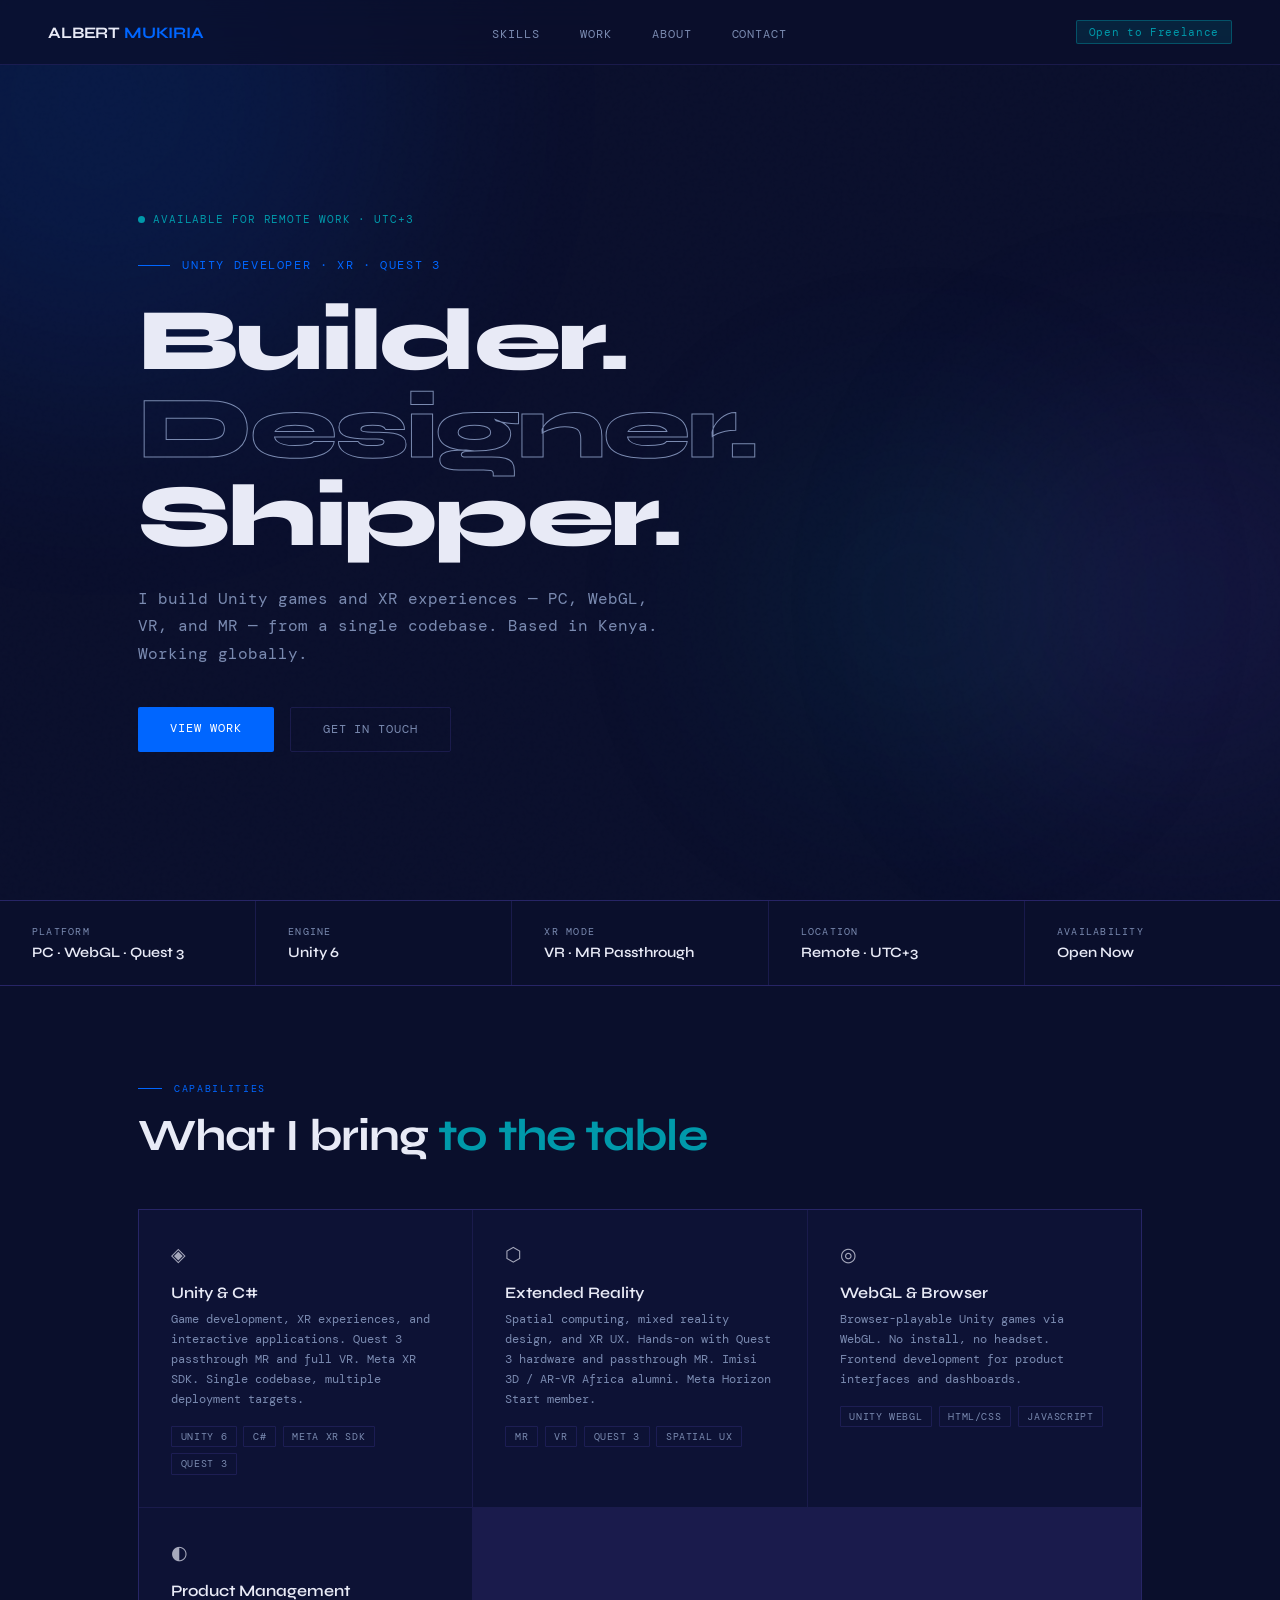
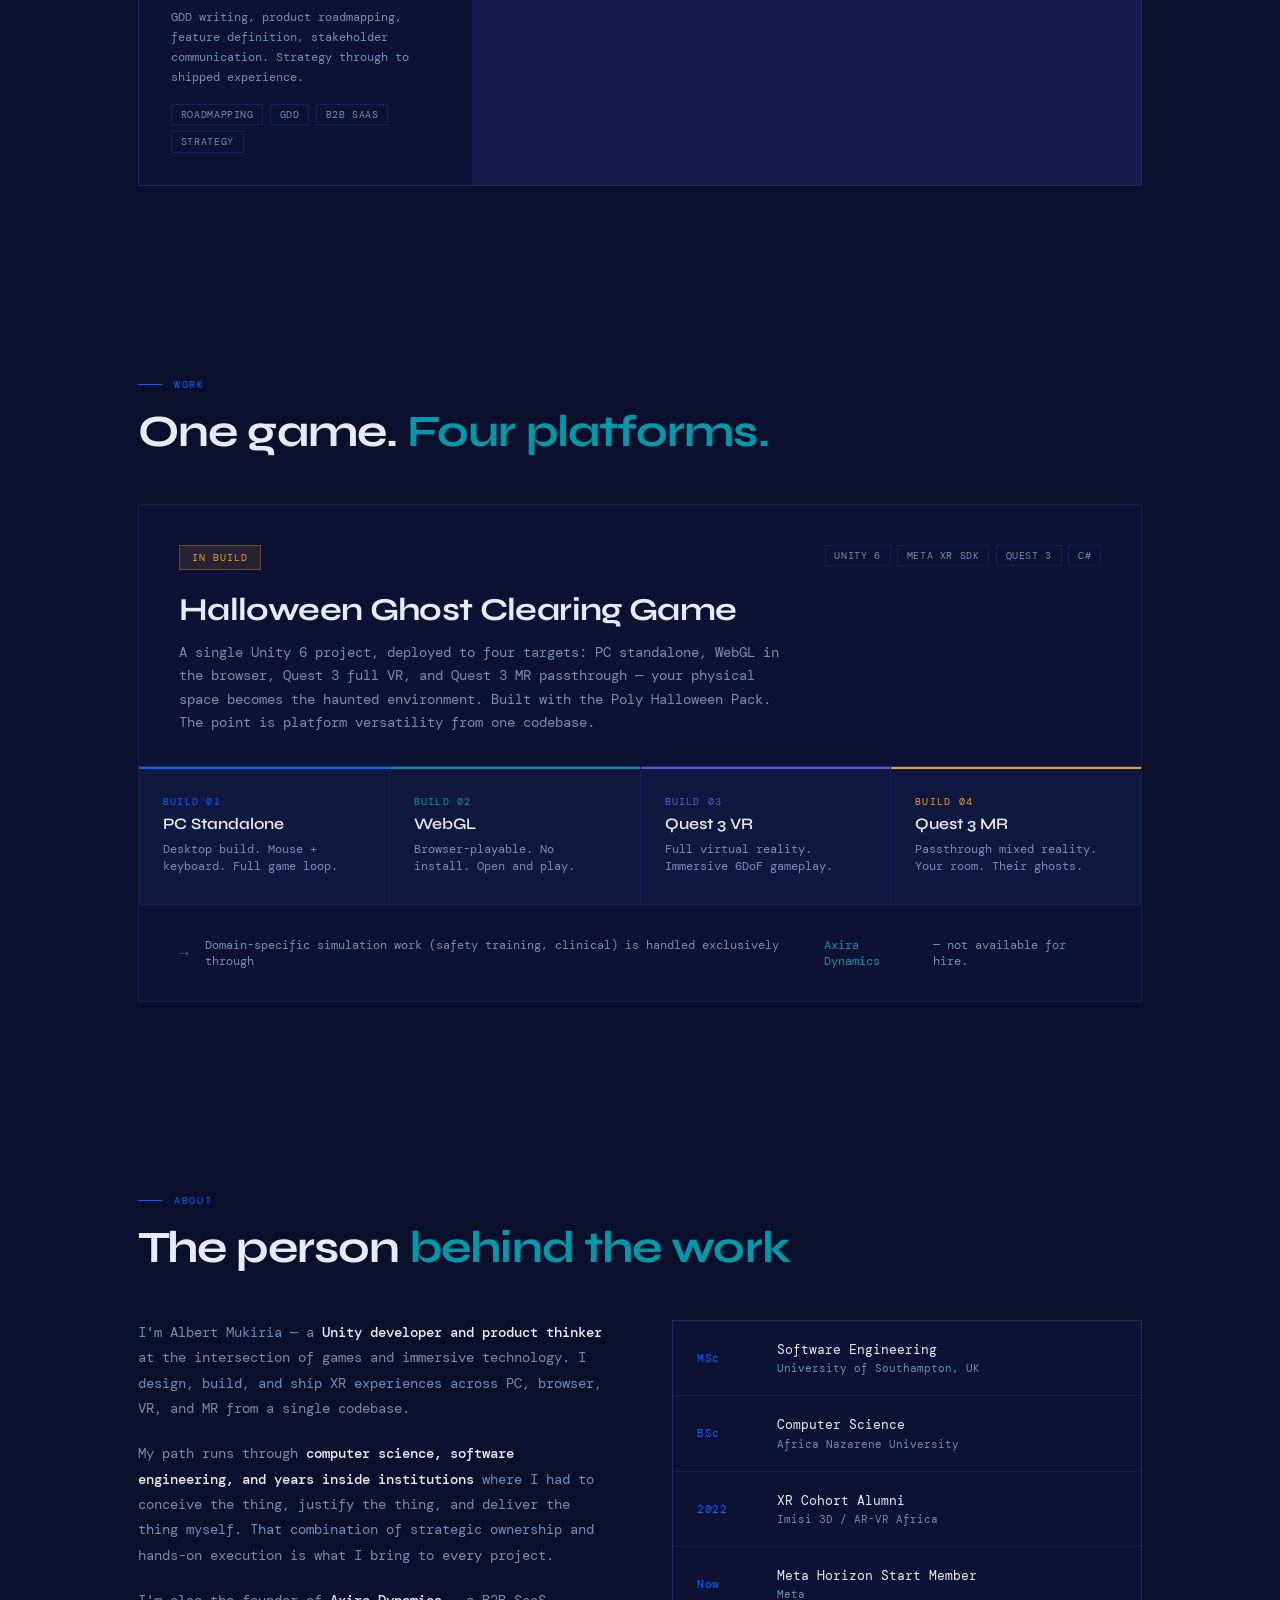
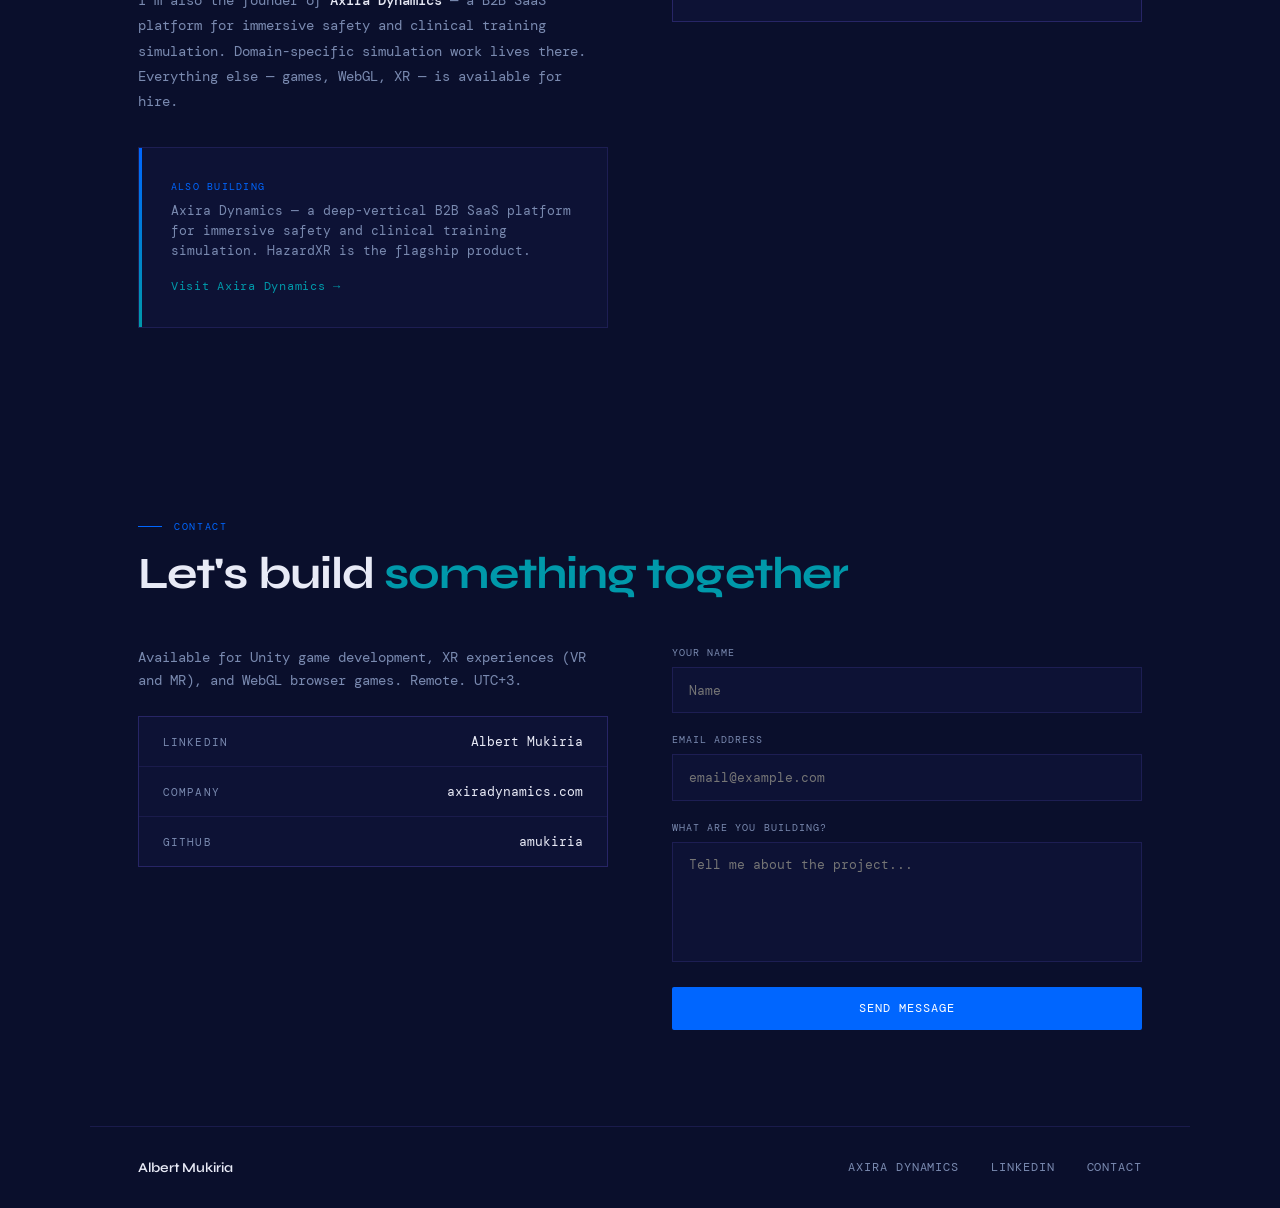
==== commit 8684b8b3: "new site with new game portfolio" ====
--- a/index.html
+++ b/index.html
@@ -1,994 +1,984 @@
 <!DOCTYPE html>
 <html lang="en">
 <head>
-<meta charset="UTF-8"/>
-<meta name="viewport" content="width=device-width, initial-scale=1.0"/>
-<title>Albert Mukiria — Builder, Designer, Product Thinker</title>
-<link rel="preconnect" href="https://fonts.googleapis.com"/>
-<link rel="preconnect" href="https://fonts.gstatic.com" crossorigin/>
-<link href="https://fonts.googleapis.com/css2?family=Syne:wght@400;500;600;700;800&family=DM+Mono:wght@300;400;500&family=Lora:ital,wght@0,400;0,500;1,400;1,500&display=swap" rel="stylesheet"/>
-<style>
-*,*::before,*::after{box-sizing:border-box;margin:0;padding:0}
-
-:root{
-  --bg:       #141414;
-  --surface:  #1c1c1c;
-  --surface2: #242424;
-  --border:   rgba(255,255,255,0.08);
-  --white:    #F2EDE8;
-  --muted:    #8a8070;
-  --amber:    #D4884A;
-  --teal:     #4AADA8;
-  --warm:     #C4956A;
-  --soft:     rgba(212,136,74,0.08);
-}
-
-html{scroll-behavior:smooth}
-
-body{
-  background: var(--bg);
-  color: var(--white);
-  font-family: 'Lora', serif;
-  font-size: 16px;
-  line-height: 1.8;
-  overflow-x: hidden;
-  cursor: none;
-}
-
-/* Custom cursor */
-.cursor{
-  position:fixed;width:8px;height:8px;
-  background:var(--amber);border-radius:50%;
-  pointer-events:none;z-index:9999;
-  transform:translate(-50%,-50%);
-  transition:transform 0.1s,width 0.2s,height 0.2s,opacity 0.2s;
-}
-.cursor-ring{
-  position:fixed;width:32px;height:32px;
-  border:1px solid rgba(212,136,74,0.4);border-radius:50%;
-  pointer-events:none;z-index:9998;
-  transform:translate(-50%,-50%);
-  transition:transform 0.12s ease-out,width 0.3s,height 0.3s;
-}
-body:hover .cursor{opacity:1}
-
-/* Grain overlay */
-body::after{
-  content:'';position:fixed;inset:0;
-  background-image:url("data:image/svg+xml,%3Csvg viewBox='0 0 200 200' xmlns='http://www.w3.org/2000/svg'%3E%3Cfilter id='n'%3E%3CfeTurbulence type='fractalNoise' baseFrequency='0.75' numOctaves='4' stitchTiles='stitch'/%3E%3C/filter%3E%3Crect width='100%25' height='100%25' filter='url(%23n)' opacity='0.05'/%3E%3C/svg%3E");
-  pointer-events:none;z-index:1000;opacity:0.35;
-}
-
-/* NAV */
-nav{
-  position:fixed;top:0;left:0;right:0;z-index:100;
-  display:flex;align-items:center;justify-content:space-between;
-  padding:0 48px;height:60px;
-  background:rgba(20,20,20,0.9);
-  backdrop-filter:blur(20px);
-  border-bottom:1px solid var(--border);
-}
-.nav-name{
-  font-family:'Syne',sans-serif;
-  font-weight:700;font-size:0.95rem;
-  letter-spacing:0.08em;
-  color:var(--white);text-decoration:none;
-}
-.nav-name span{color:var(--amber)}
-.nav-links{display:flex;gap:28px;list-style:none}
-.nav-links a{
-  font-family:'DM Mono',monospace;
-  font-size:0.7rem;letter-spacing:0.1em;text-transform:uppercase;
-  color:var(--muted);text-decoration:none;
-  transition:color 0.2s;
-}
-.nav-links a:hover{color:var(--white)}
-
-/* HERO */
-.hero{
-  min-height:100vh;
-  display:grid;
-  grid-template-columns:1fr 1fr;
-  align-items:center;
-  padding:120px 48px 80px;
-  position:relative;
-  gap:80px;
-}
-.hero-bg{
-  position:absolute;inset:0;
-  background:
-    radial-gradient(ellipse 50% 60% at 80% 30%, rgba(196,149,106,0.06) 0%, transparent 70%),
-    radial-gradient(ellipse 40% 40% at 10% 70%, rgba(74,173,168,0.04) 0%, transparent 60%);
-  pointer-events:none;
-}
-.hero-left{position:relative;z-index:1}
-.hero-eyebrow{
-  font-family:'DM Mono',monospace;
-  font-size:0.68rem;letter-spacing:0.18em;text-transform:uppercase;
-  color:var(--amber);margin-bottom:20px;
-  display:flex;align-items:center;gap:10px;
-  animation: fadeUp 0.8s ease forwards;
-}
-.hero-eyebrow::before{
-  content:'';display:block;width:24px;height:1px;background:var(--amber);
-}
-.hero-name{
-  font-family:'Syne',sans-serif;
-  font-size:clamp(3.5rem,5vw,5rem);
-  font-weight:800;line-height:1;
-  letter-spacing:-0.03em;
-  margin-bottom:24px;
-  animation: fadeUp 0.8s 0.1s ease both;
-}
-.hero-name em{
-  font-style:italic;
-  font-family:'Lora',serif;
-  color:var(--amber);
-  font-weight:400;
-}
-.hero-desc{
-  font-size:1.05rem;
-  color:var(--muted);
-  max-width:460px;
-  line-height:1.9;
-  margin-bottom:40px;
-  animation: fadeUp 0.8s 0.2s ease both;
-}
-.hero-desc strong{color:var(--white);font-weight:500}
-.hero-actions{
-  display:flex;gap:12px;flex-wrap:wrap;
-  animation: fadeUp 0.8s 0.3s ease both;
-}
-.btn-primary{
-  font-family:'DM Mono',monospace;
-  font-size:0.72rem;letter-spacing:0.1em;text-transform:uppercase;
-  padding:12px 28px;
-  background:var(--amber);color:var(--bg);
-  text-decoration:none;font-weight:500;
-  transition:all 0.2s;
-  border:1px solid var(--amber);
-}
-.btn-primary:hover{background:var(--warm);border-color:var(--warm)}
-.btn-ghost{
-  font-family:'DM Mono',monospace;
-  font-size:0.72rem;letter-spacing:0.1em;text-transform:uppercase;
-  padding:12px 28px;
-  border:1px solid var(--border);color:var(--muted);
-  text-decoration:none;
-  transition:all 0.2s;
-}
-.btn-ghost:hover{border-color:var(--white);color:var(--white)}
-
-/* Hero right — availability card */
-.hero-right{
-  position:relative;z-index:1;
-  animation: fadeUp 0.8s 0.4s ease both;
-}
-.availability-card{
-  background:var(--surface);
-  border:1px solid var(--border);
-  border-radius:2px;
-  padding:40px;
-}
-.avail-label{
-  font-family:'DM Mono',monospace;
-  font-size:0.65rem;letter-spacing:0.14em;text-transform:uppercase;
-  color:var(--muted);margin-bottom:20px;
-}
-.avail-status{
-  display:flex;align-items:center;gap:10px;
-  margin-bottom:32px;
-}
-.avail-dot{
-  width:8px;height:8px;border-radius:50%;
-  background:#4ACA7A;
-  box-shadow:0 0 8px rgba(74,202,122,0.5);
-  animation:pulse 2s infinite;
-}
-@keyframes pulse{
-  0%,100%{box-shadow:0 0 8px rgba(74,202,122,0.5)}
-  50%{box-shadow:0 0 16px rgba(74,202,122,0.8)}
-}
-.avail-text{
-  font-family:'Syne',sans-serif;
-  font-size:1rem;font-weight:600;
-}
-.avail-services{display:flex;flex-direction:column;gap:12px;margin-bottom:32px}
-.avail-service{
-  display:flex;align-items:center;gap:12px;
-  padding:12px 16px;
-  background:var(--surface2);
-  border-left:2px solid var(--amber);
-}
-.avail-service-name{
-  font-size:0.88rem;font-weight:500;flex:1;
-}
-.avail-service-tech{
-  font-family:'DM Mono',monospace;
-  font-size:0.62rem;letter-spacing:0.06em;
-  color:var(--muted);
-}
-.avail-note{
-  font-size:0.82rem;color:var(--muted);
-  line-height:1.7;
-  padding-top:20px;
-  border-top:1px solid var(--border);
-}
-.avail-note a{color:var(--amber);text-decoration:none}
-.avail-note a:hover{text-decoration:underline}
-
-/* SKILLS */
-.skills{
-  padding:120px 48px;
-  border-top:1px solid var(--border);
-}
-.section-header{margin-bottom:64px}
-.section-label{
-  font-family:'DM Mono',monospace;
-  font-size:0.68rem;letter-spacing:0.16em;text-transform:uppercase;
-  color:var(--amber);margin-bottom:12px;
-}
-.section-title{
-  font-family:'Syne',sans-serif;
-  font-size:clamp(2rem,3.5vw,2.8rem);
-  font-weight:700;line-height:1.1;
-}
-.section-title em{
-  font-style:italic;font-family:'Lora',serif;
-  color:var(--muted);font-weight:400;
-}
-
-.skills-grid{
-  display:grid;
-  grid-template-columns:repeat(3,1fr);
-  gap:1px;
-  background:var(--border);
-}
-.skill-block{
-  background:var(--bg);
-  padding:40px 36px;
-  transition:background 0.3s;
-  position:relative;
-  overflow:hidden;
-}
-.skill-block:hover{background:var(--surface)}
-.skill-block::after{
-  content:'';
-  position:absolute;bottom:0;left:0;right:0;height:2px;
-  background:var(--amber);
-  transform:scaleX(0);transform-origin:left;
-  transition:transform 0.3s;
-}
-.skill-block:hover::after{transform:scaleX(1)}
-.skill-icon{
-  font-size:1.8rem;margin-bottom:20px;
-  display:block;
-}
-.skill-name{
-  font-family:'Syne',sans-serif;
-  font-size:1.1rem;font-weight:700;
-  margin-bottom:10px;
-}
-.skill-desc{
-  font-size:0.85rem;color:var(--muted);line-height:1.7;
-  margin-bottom:16px;
-}
-.skill-tags{display:flex;gap:6px;flex-wrap:wrap}
-.skill-tag{
-  font-family:'DM Mono',monospace;
-  font-size:0.58rem;letter-spacing:0.08em;text-transform:uppercase;
-  padding:3px 8px;
-  background:var(--surface2);
-  color:var(--muted);
-  border-radius:2px;
-}
-
-/* PROJECTS */
-.projects{
-  padding:120px 48px;
-  border-top:1px solid var(--border);
-}
-.projects-grid{
-  display:grid;
-  grid-template-columns:repeat(3,1fr);
-  gap:24px;
-  margin-top:64px;
-}
-.project-card{
-  background:var(--surface);
-  border:1px solid var(--border);
-  border-radius:2px;
-  overflow:hidden;
-  transition:all 0.3s;
-  position:relative;
-}
-.project-card:hover{
-  border-color:rgba(212,136,74,0.3);
-  transform:translateY(-4px);
-}
-.project-thumb{
-  height:180px;
-  background:var(--surface2);
-  position:relative;
-  overflow:hidden;
-  display:flex;align-items:center;justify-content:center;
-}
-.project-thumb-bg{
-  position:absolute;inset:0;
-  opacity:0.6;
-}
-.thumb-unity{background:linear-gradient(135deg,#1a1a2e 0%,#16213e 50%,#0f3460 100%)}
-.thumb-blender{background:linear-gradient(135deg,#1a1a14 0%,#2a2a1e 50%,#3a3a28 100%)}
-.thumb-ue5{background:linear-gradient(135deg,#1a1214 0%,#2a1a1e 50%,#3a2228 100%)}
-.thumb-webgl{background:linear-gradient(135deg,#141a1a 0%,#1e2a2a 50%,#283a3a 100%)}
-
-.project-thumb-label{
-  position:relative;z-index:1;
-  font-family:'Syne',sans-serif;
-  font-size:2rem;font-weight:800;
-  opacity:0.15;
-  letter-spacing:-0.02em;
-}
-.project-status{
-  position:absolute;top:12px;right:12px;
-  font-family:'DM Mono',monospace;
-  font-size:0.58rem;letter-spacing:0.1em;text-transform:uppercase;
-  padding:4px 10px;
-  background:rgba(20,20,20,0.85);
-  border:1px solid var(--border);
-  color:var(--muted);
-  border-radius:2px;
-}
-.project-status.active{
-  border-color:rgba(74,202,122,0.4);
-  color:#4ACA7A;
-}
-.project-body{padding:24px}
-.project-engine{
-  font-family:'DM Mono',monospace;
-  font-size:0.6rem;letter-spacing:0.12em;text-transform:uppercase;
-  color:var(--amber);margin-bottom:8px;
-}
-.project-title{
-  font-family:'Syne',sans-serif;
-  font-size:1.05rem;font-weight:700;
-  margin-bottom:8px;line-height:1.3;
-}
-.project-desc{
-  font-size:0.82rem;color:var(--muted);
-  line-height:1.7;margin-bottom:16px;
-}
-.project-tags{display:flex;gap:6px;flex-wrap:wrap}
-.project-tag{
-  font-family:'DM Mono',monospace;
-  font-size:0.58rem;letter-spacing:0.06em;
-  padding:3px 8px;
-  background:var(--surface2);
-  color:var(--muted);
-  border-radius:2px;
-}
-
-/* ABOUT */
-.about{
-  padding:120px 48px;
-  border-top:1px solid var(--border);
-  display:grid;
-  grid-template-columns:1fr 1fr;
-  gap:80px;
-  align-items:start;
-}
-.about-text h2{
-  font-family:'Syne',sans-serif;
-  font-size:clamp(2rem,3vw,2.5rem);
-  font-weight:700;line-height:1.1;
-  margin-bottom:28px;
-}
-.about-text h2 em{
-  font-style:italic;font-family:'Lora',serif;
-  color:var(--amber);font-weight:400;
-}
-.about-text p{
-  font-size:0.95rem;color:var(--muted);
-  line-height:1.9;margin-bottom:20px;
-}
-.about-text p strong{color:var(--white);font-weight:500}
-.about-link{
-  display:inline-flex;align-items:center;gap:8px;
-  font-family:'DM Mono',monospace;
-  font-size:0.72rem;letter-spacing:0.1em;text-transform:uppercase;
-  color:var(--amber);text-decoration:none;
-  margin-top:8px;
-  transition:gap 0.2s;
-}
-.about-link:hover{gap:14px}
-
-.about-right{}
-.about-credentials{
-  background:var(--surface);
-  border:1px solid var(--border);
-  padding:36px;
-  margin-bottom:24px;
-}
-.cred-label{
-  font-family:'DM Mono',monospace;
-  font-size:0.62rem;letter-spacing:0.14em;text-transform:uppercase;
-  color:var(--muted);margin-bottom:20px;
-}
-.cred-item{
-  display:flex;gap:16px;padding:14px 0;
-  border-bottom:1px solid var(--border);
-}
-.cred-item:last-child{border-bottom:none}
-.cred-year{
-  font-family:'DM Mono',monospace;
-  font-size:0.7rem;color:var(--amber);
-  min-width:40px;padding-top:3px;
-}
-.cred-info{}
-.cred-title{font-size:0.9rem;font-weight:500;margin-bottom:2px}
-.cred-institution{
-  font-family:'DM Mono',monospace;
-  font-size:0.65rem;letter-spacing:0.04em;
-  color:var(--muted);
-}
-.axira-callout{
-  background:var(--surface);
-  border:1px solid rgba(212,136,74,0.2);
-  border-left:3px solid var(--amber);
-  padding:24px;
-}
-.axira-callout-label{
-  font-family:'DM Mono',monospace;
-  font-size:0.62rem;letter-spacing:0.14em;text-transform:uppercase;
-  color:var(--amber);margin-bottom:10px;
-}
-.axira-callout p{
-  font-size:0.85rem;color:var(--muted);
-  line-height:1.7;margin-bottom:12px;
-}
-.axira-callout a{
-  font-family:'DM Mono',monospace;
-  font-size:0.68rem;letter-spacing:0.1em;text-transform:uppercase;
-  color:var(--amber);text-decoration:none;
-}
-.axira-callout a:hover{text-decoration:underline}
-
-/* CONTACT */
-.contact{
-  padding:120px 48px;
-  border-top:1px solid var(--border);
-  display:grid;
-  grid-template-columns:1fr 1fr;
-  gap:80px;
-  align-items:start;
-}
-.contact-text h2{
-  font-family:'Syne',sans-serif;
-  font-size:clamp(2rem,3vw,2.5rem);
-  font-weight:700;line-height:1.1;
-  margin-bottom:20px;
-}
-.contact-text h2 em{
-  font-style:italic;font-family:'Lora',serif;
-  color:var(--amber);font-weight:400;
-}
-.contact-text p{
-  font-size:0.95rem;color:var(--muted);line-height:1.9;
-  margin-bottom:32px;
-}
-.contact-channels{display:flex;flex-direction:column;gap:12px}
-.contact-channel{
-  display:flex;align-items:center;gap:16px;
-  padding:16px 20px;
-  background:var(--surface);
-  border:1px solid var(--border);
-  text-decoration:none;
-  color:var(--white);
-  transition:all 0.2s;
-}
-.contact-channel:hover{border-color:rgba(212,136,74,0.4);background:var(--surface2)}
-.contact-channel-label{
-  font-family:'DM Mono',monospace;
-  font-size:0.65rem;letter-spacing:0.1em;text-transform:uppercase;
-  color:var(--muted);min-width:80px;
-}
-.contact-channel-value{font-size:0.9rem}
-
-.contact-form{}
-.form-group{margin-bottom:20px}
-.form-group label{
-  display:block;
-  font-family:'DM Mono',monospace;
-  font-size:0.65rem;letter-spacing:0.1em;text-transform:uppercase;
-  color:var(--muted);margin-bottom:8px;
-}
-.form-group input,
-.form-group textarea{
-  width:100%;
-  background:var(--surface);
-  border:1px solid var(--border);
-  border-radius:2px;
-  color:var(--white);
-  font-family:'Lora',serif;
-  font-size:0.9rem;
-  padding:12px 16px;
-  outline:none;
-  transition:border-color 0.2s;
-  resize:vertical;
-}
-.form-group input:focus,
-.form-group textarea:focus{border-color:rgba(212,136,74,0.5)}
-.form-group textarea{min-height:120px}
-.form-submit{
-  width:100%;
-  font-family:'DM Mono',monospace;
-  font-size:0.72rem;letter-spacing:0.1em;text-transform:uppercase;
-  padding:14px;
-  background:var(--amber);color:var(--bg);
-  border:none;cursor:pointer;font-weight:500;
-  transition:all 0.2s;
-}
-.form-submit:hover{background:var(--warm)}
-
-/* FOOTER */
-footer{
-  padding:40px 48px;
-  border-top:1px solid var(--border);
-  display:flex;align-items:center;justify-content:space-between;
-  flex-wrap:wrap;gap:16px;
-}
-.footer-name{
-  font-family:'Syne',sans-serif;
-  font-weight:700;font-size:0.9rem;
-  letter-spacing:0.06em;
-}
-.footer-name span{color:var(--amber)}
-.footer-right{
-  display:flex;align-items:center;gap:24px;
-  font-family:'DM Mono',monospace;
-  font-size:0.65rem;letter-spacing:0.08em;
-  color:var(--muted);
-}
-.footer-right a{color:var(--muted);text-decoration:none;transition:color 0.2s}
-.footer-right a:hover{color:var(--white)}
-
-/* ANIMATIONS */
-@keyframes fadeUp{
-  from{opacity:0;transform:translateY(20px)}
-  to{opacity:1;transform:translateY(0)}
-}
-
-.reveal{
-  opacity:0;transform:translateY(24px);
-  transition:opacity 0.7s ease,transform 0.7s ease;
-}
-.reveal.visible{opacity:1;transform:translateY(0)}
-
-/* MOBILE */
-@media(max-width:900px){
-  nav{padding:0 24px}
-  .nav-links{display:none}
-  .hero{grid-template-columns:1fr;padding:100px 24px 60px;gap:40px}
-  .hero-right{display:none}
-  .skills{padding:80px 24px}
-  .skills-grid{grid-template-columns:1fr}
-  .projects{padding:80px 24px}
-  .projects-grid{grid-template-columns:1fr}
-  .about{grid-template-columns:1fr;padding:80px 24px;gap:48px}
-  .contact{grid-template-columns:1fr;padding:80px 24px;gap:48px}
-  footer{padding:32px 24px}
-}
-</style>
+  <meta charset="UTF-8" />
+  <meta name="viewport" content="width=device-width, initial-scale=1.0" />
+  <title>Albert Mukiria — Unity Developer · XR · Quest 3</title>
+  <link rel="preconnect" href="https://fonts.googleapis.com" />
+  <link rel="preconnect" href="https://fonts.gstatic.com" crossorigin />
+  <link href="https://fonts.googleapis.com/css2?family=Syne:wght@400;500;600;700;800&family=DM+Mono:wght@300;400;500&display=swap" rel="stylesheet" />
+  <style>
+    :root {
+      --navy:   #0A0F2C;
+      --blue:   #0066FF;
+      --teal:   #0099AA;
+      --purple: #6655DD;
+      --amber:  #EF9F27;
+      --muted:  #7a8ab0;
+      --surface: #0d1235;
+      --surface2: #111840;
+      --border: rgba(102,85,221,0.18);
+      --text: #e8eaf6;
+      --text-dim: #7a8ab0;
+    }
+
+    *, *::before, *::after { box-sizing: border-box; margin: 0; padding: 0; }
+
+    html { scroll-behavior: smooth; }
+
+    body {
+      font-family: 'DM Mono', monospace;
+      background: var(--navy);
+      color: var(--text);
+      min-height: 100vh;
+      overflow-x: hidden;
+    }
+
+    /* ─── NOISE OVERLAY ─── */
+    body::before {
+      content: '';
+      position: fixed;
+      inset: 0;
+      background-image: url("data:image/svg+xml,%3Csvg viewBox='0 0 256 256' xmlns='http://www.w3.org/2000/svg'%3E%3Cfilter id='noise'%3E%3CfeTurbulence type='fractalNoise' baseFrequency='0.9' numOctaves='4' stitchTiles='stitch'/%3E%3C/filter%3E%3Crect width='100%25' height='100%25' filter='url(%23noise)' opacity='0.04'/%3E%3C/svg%3E");
+      pointer-events: none;
+      z-index: 0;
+      opacity: 0.4;
+    }
+
+    /* ─── GLOW BLOBS ─── */
+    .blob {
+      position: fixed;
+      border-radius: 50%;
+      filter: blur(120px);
+      opacity: 0.12;
+      pointer-events: none;
+      z-index: 0;
+    }
+    .blob-1 { width: 600px; height: 600px; background: var(--blue);   top: -200px; left: -200px; }
+    .blob-2 { width: 400px; height: 400px; background: var(--purple); bottom: 100px; right: -100px; }
+    .blob-3 { width: 300px; height: 300px; background: var(--teal);   top: 50%; left: 60%; }
+
+    /* ─── NAV ─── */
+    nav {
+      position: fixed;
+      top: 0; left: 0; right: 0;
+      z-index: 100;
+      display: flex;
+      align-items: center;
+      justify-content: space-between;
+      padding: 1.25rem 3rem;
+      background: rgba(10,15,44,0.7);
+      backdrop-filter: blur(16px);
+      border-bottom: 1px solid var(--border);
+    }
+
+    .nav-logo {
+      font-family: 'Syne', sans-serif;
+      font-weight: 700;
+      font-size: 1rem;
+      color: var(--text);
+      text-decoration: none;
+      letter-spacing: -0.01em;
+    }
+
+    .nav-logo span { color: var(--blue); }
+
+    nav ul {
+      display: flex;
+      gap: 2.5rem;
+      list-style: none;
+    }
+
+    nav a {
+      font-family: 'DM Mono', monospace;
+      font-size: 0.75rem;
+      color: var(--text-dim);
+      text-decoration: none;
+      letter-spacing: 0.08em;
+      text-transform: uppercase;
+      transition: color 0.2s;
+    }
+
+    nav a:hover { color: var(--text); }
+
+    .nav-badge {
+      font-size: 0.7rem;
+      background: rgba(0,153,170,0.15);
+      border: 1px solid rgba(0,153,170,0.4);
+      color: var(--teal);
+      padding: 0.25rem 0.75rem;
+      border-radius: 2px;
+      letter-spacing: 0.06em;
+    }
+
+    /* ─── SECTIONS ─── */
+    section, header { position: relative; z-index: 1; }
+
+    /* ─── HERO ─── */
+    header {
+      min-height: 100vh;
+      display: flex;
+      flex-direction: column;
+      justify-content: center;
+      padding: 8rem 3rem 4rem;
+      max-width: 1100px;
+      margin: 0 auto;
+    }
+
+    .hero-eyebrow {
+      font-size: 0.72rem;
+      letter-spacing: 0.14em;
+      text-transform: uppercase;
+      color: var(--blue);
+      margin-bottom: 1.5rem;
+      display: flex;
+      align-items: center;
+      gap: 0.75rem;
+    }
+
+    .hero-eyebrow::before {
+      content: '';
+      display: block;
+      width: 2rem;
+      height: 1px;
+      background: var(--blue);
+    }
+
+    h1 {
+      font-family: 'Syne', sans-serif;
+      font-size: clamp(3rem, 7vw, 5.5rem);
+      font-weight: 800;
+      line-height: 1.0;
+      letter-spacing: -0.03em;
+      margin-bottom: 1.5rem;
+    }
+
+    h1 em {
+      font-style: normal;
+      color: transparent;
+      -webkit-text-stroke: 1px var(--muted);
+    }
+
+    .hero-sub {
+      font-size: 1rem;
+      color: var(--text-dim);
+      max-width: 520px;
+      line-height: 1.7;
+      margin-bottom: 2.5rem;
+    }
+
+    .hero-actions {
+      display: flex;
+      gap: 1rem;
+      flex-wrap: wrap;
+    }
+
+    .btn {
+      font-family: 'DM Mono', monospace;
+      font-size: 0.75rem;
+      letter-spacing: 0.08em;
+      text-transform: uppercase;
+      padding: 0.85rem 2rem;
+      border-radius: 2px;
+      text-decoration: none;
+      transition: all 0.2s;
+      cursor: pointer;
+      border: none;
+    }
+
+    .btn-primary {
+      background: var(--blue);
+      color: #fff;
+    }
+
+    .btn-primary:hover { background: #0055dd; }
+
+    .btn-ghost {
+      background: transparent;
+      color: var(--text-dim);
+      border: 1px solid var(--border);
+    }
+
+    .btn-ghost:hover { color: var(--text); border-color: var(--muted); }
+
+    /* ─── AVAILABILITY PILL ─── */
+    .avail {
+      display: inline-flex;
+      align-items: center;
+      gap: 0.5rem;
+      font-size: 0.7rem;
+      letter-spacing: 0.08em;
+      text-transform: uppercase;
+      color: var(--teal);
+      margin-bottom: 2rem;
+    }
+
+    .avail-dot {
+      width: 7px; height: 7px;
+      border-radius: 50%;
+      background: var(--teal);
+      animation: pulse 2s infinite;
+    }
+
+    @keyframes pulse {
+      0%, 100% { opacity: 1; transform: scale(1); }
+      50% { opacity: 0.5; transform: scale(1.3); }
+    }
+
+    /* ─── SERVICES ─── */
+    .services-strip {
+      display: flex;
+      gap: 1px;
+      background: var(--border);
+      border-top: 1px solid var(--border);
+      border-bottom: 1px solid var(--border);
+      overflow: hidden;
+    }
+
+    .service-cell {
+      flex: 1;
+      background: var(--navy);
+      padding: 1.5rem 2rem;
+      min-width: 160px;
+    }
+
+    .service-cell-label {
+      font-size: 0.65rem;
+      letter-spacing: 0.12em;
+      text-transform: uppercase;
+      color: var(--text-dim);
+      margin-bottom: 0.4rem;
+    }
+
+    .service-cell-value {
+      font-family: 'Syne', sans-serif;
+      font-size: 0.9rem;
+      font-weight: 600;
+      color: var(--text);
+    }
+
+    /* ─── CONTENT SECTIONS ─── */
+    .section-inner {
+      max-width: 1100px;
+      margin: 0 auto;
+      padding: 6rem 3rem;
+    }
+
+    .section-label {
+      font-size: 0.65rem;
+      letter-spacing: 0.16em;
+      text-transform: uppercase;
+      color: var(--blue);
+      margin-bottom: 1rem;
+      display: flex;
+      align-items: center;
+      gap: 0.75rem;
+    }
+
+    .section-label::before {
+      content: '';
+      display: block;
+      width: 1.5rem;
+      height: 1px;
+      background: var(--blue);
+    }
+
+    h2 {
+      font-family: 'Syne', sans-serif;
+      font-size: clamp(1.8rem, 4vw, 2.8rem);
+      font-weight: 700;
+      letter-spacing: -0.02em;
+      line-height: 1.1;
+      margin-bottom: 3rem;
+    }
+
+    h2 em {
+      font-style: normal;
+      color: var(--teal);
+    }
+
+    /* ─── SKILLS GRID ─── */
+    .skills-grid {
+      display: grid;
+      grid-template-columns: repeat(auto-fit, minmax(260px, 1fr));
+      gap: 1px;
+      background: var(--border);
+      border: 1px solid var(--border);
+    }
+
+    .skill-card {
+      background: var(--surface);
+      padding: 2rem;
+      transition: background 0.2s;
+    }
+
+    .skill-card:hover { background: var(--surface2); }
+
+    .skill-icon {
+      font-size: 1.2rem;
+      margin-bottom: 1rem;
+      opacity: 0.7;
+    }
+
+    .skill-name {
+      font-family: 'Syne', sans-serif;
+      font-size: 1rem;
+      font-weight: 600;
+      margin-bottom: 0.5rem;
+      color: var(--text);
+    }
+
+    .skill-desc {
+      font-size: 0.78rem;
+      color: var(--text-dim);
+      line-height: 1.6;
+      margin-bottom: 1rem;
+    }
+
+    .tags {
+      display: flex;
+      flex-wrap: wrap;
+      gap: 0.4rem;
+    }
+
+    .tag {
+      font-size: 0.65rem;
+      letter-spacing: 0.06em;
+      padding: 0.2rem 0.55rem;
+      border-radius: 1px;
+      border: 1px solid var(--border);
+      color: var(--text-dim);
+      text-transform: uppercase;
+    }
+
+    /* ─── PROJECT FEATURE ─── */
+    .project-feature {
+      border: 1px solid var(--border);
+      background: var(--surface);
+      overflow: hidden;
+    }
+
+    .project-header {
+      padding: 2.5rem 2.5rem 0;
+      display: flex;
+      justify-content: space-between;
+      align-items: flex-start;
+      flex-wrap: wrap;
+      gap: 1rem;
+    }
+
+    .project-status {
+      font-size: 0.65rem;
+      letter-spacing: 0.1em;
+      text-transform: uppercase;
+      padding: 0.3rem 0.75rem;
+      border-radius: 1px;
+    }
+
+    .status-build {
+      background: rgba(239,159,39,0.12);
+      border: 1px solid rgba(239,159,39,0.35);
+      color: var(--amber);
+    }
+
+    .project-title {
+      font-family: 'Syne', sans-serif;
+      font-size: clamp(1.5rem, 3vw, 2rem);
+      font-weight: 700;
+      letter-spacing: -0.02em;
+      padding: 1.5rem 2.5rem 0.75rem;
+    }
+
+    .project-desc {
+      font-size: 0.85rem;
+      color: var(--text-dim);
+      line-height: 1.7;
+      padding: 0 2.5rem 2rem;
+      max-width: 680px;
+    }
+
+    /* ─── PLATFORM GRID ─── */
+    .platform-grid {
+      display: grid;
+      grid-template-columns: repeat(4, 1fr);
+      gap: 1px;
+      background: var(--border);
+      border-top: 1px solid var(--border);
+    }
+
+    .platform-card {
+      background: var(--surface2);
+      padding: 1.75rem 1.5rem;
+      position: relative;
+      overflow: hidden;
+    }
+
+    .platform-card::before {
+      content: '';
+      position: absolute;
+      top: 0; left: 0; right: 0;
+      height: 2px;
+    }
+
+    .platform-card.pc::before    { background: var(--blue); }
+    .platform-card.webgl::before { background: var(--teal); }
+    .platform-card.vr::before    { background: var(--purple); }
+    .platform-card.mr::before    { background: var(--amber); }
+
+    .platform-label {
+      font-size: 0.65rem;
+      letter-spacing: 0.12em;
+      text-transform: uppercase;
+      margin-bottom: 0.4rem;
+    }
+
+    .platform-card.pc    .platform-label { color: var(--blue); }
+    .platform-card.webgl .platform-label { color: var(--teal); }
+    .platform-card.vr    .platform-label { color: var(--purple); }
+    .platform-card.mr    .platform-label { color: var(--amber); }
+
+    .platform-name {
+      font-family: 'Syne', sans-serif;
+      font-size: 1rem;
+      font-weight: 600;
+      margin-bottom: 0.5rem;
+    }
+
+    .platform-detail {
+      font-size: 0.72rem;
+      color: var(--text-dim);
+      line-height: 1.5;
+    }
+
+    /* ─── PROJECT INSIGHT ─── */
+    .project-insight {
+      padding: 2rem 2.5rem;
+      border-top: 1px solid var(--border);
+      display: flex;
+      align-items: center;
+      gap: 1rem;
+      font-size: 0.78rem;
+      color: var(--text-dim);
+    }
+
+    .insight-icon { font-size: 1rem; opacity: 0.6; }
+
+    /* ─── ABOUT ─── */
+    .about-grid {
+      display: grid;
+      grid-template-columns: 1fr 1fr;
+      gap: 4rem;
+      align-items: start;
+    }
+
+    .about-text p {
+      font-size: 0.88rem;
+      color: var(--text-dim);
+      line-height: 1.8;
+      margin-bottom: 1.25rem;
+    }
+
+    .about-text p strong { color: var(--text); font-weight: 500; }
+
+    .creds {
+      display: flex;
+      flex-direction: column;
+      gap: 1px;
+      background: var(--border);
+      border: 1px solid var(--border);
+    }
+
+    .cred-row {
+      background: var(--surface);
+      padding: 1.25rem 1.5rem;
+      display: grid;
+      grid-template-columns: 4rem 1fr;
+      gap: 1rem;
+      align-items: center;
+    }
+
+    .cred-year {
+      font-size: 0.7rem;
+      color: var(--blue);
+      letter-spacing: 0.06em;
+    }
+
+    .cred-label {
+      font-size: 0.8rem;
+      color: var(--text);
+      line-height: 1.4;
+    }
+
+    .cred-sub {
+      font-size: 0.7rem;
+      color: var(--text-dim);
+      margin-top: 0.15rem;
+    }
+
+    /* ─── AXIRA CALLOUT ─── */
+    .axira-callout {
+      border: 1px solid var(--border);
+      background: var(--surface);
+      padding: 2rem;
+      margin-top: 2rem;
+      position: relative;
+      overflow: hidden;
+    }
+
+    .axira-callout::before {
+      content: '';
+      position: absolute;
+      left: 0; top: 0; bottom: 0;
+      width: 3px;
+      background: linear-gradient(to bottom, var(--blue), var(--teal));
+    }
+
+    .axira-callout-label {
+      font-size: 0.65rem;
+      letter-spacing: 0.12em;
+      text-transform: uppercase;
+      color: var(--blue);
+      margin-bottom: 0.5rem;
+    }
+
+    .axira-callout p {
+      font-size: 0.8rem;
+      color: var(--text-dim);
+      line-height: 1.6;
+      margin-bottom: 0.75rem;
+    }
+
+    .axira-callout a {
+      font-size: 0.75rem;
+      color: var(--teal);
+      text-decoration: none;
+      letter-spacing: 0.06em;
+    }
+
+    .axira-callout a:hover { color: var(--text); }
+
+    /* ─── CONTACT ─── */
+    .contact-grid {
+      display: grid;
+      grid-template-columns: 1fr 1fr;
+      gap: 4rem;
+      align-items: start;
+    }
+
+    .contact-intro p {
+      font-size: 0.85rem;
+      color: var(--text-dim);
+      line-height: 1.7;
+      margin-bottom: 1.5rem;
+    }
+
+    .contact-links {
+      display: flex;
+      flex-direction: column;
+      gap: 1px;
+      background: var(--border);
+      border: 1px solid var(--border);
+    }
+
+    .contact-link-row {
+      background: var(--surface);
+      padding: 1rem 1.5rem;
+      display: flex;
+      align-items: center;
+      justify-content: space-between;
+      text-decoration: none;
+      transition: background 0.2s;
+    }
+
+    .contact-link-row:hover { background: var(--surface2); }
+
+    .contact-link-label {
+      font-size: 0.7rem;
+      letter-spacing: 0.1em;
+      text-transform: uppercase;
+      color: var(--text-dim);
+    }
+
+    .contact-link-value {
+      font-size: 0.8rem;
+      color: var(--text);
+    }
+
+    /* ─── FORM ─── */
+    .form-group {
+      margin-bottom: 1.25rem;
+    }
+
+    .form-group label {
+      display: block;
+      font-size: 0.65rem;
+      letter-spacing: 0.1em;
+      text-transform: uppercase;
+      color: var(--text-dim);
+      margin-bottom: 0.5rem;
+    }
+
+    .form-group input,
+    .form-group textarea {
+      width: 100%;
+      background: var(--surface);
+      border: 1px solid var(--border);
+      color: var(--text);
+      font-family: 'DM Mono', monospace;
+      font-size: 0.82rem;
+      padding: 0.85rem 1rem;
+      border-radius: 0;
+      outline: none;
+      transition: border-color 0.2s;
+      resize: none;
+    }
+
+    .form-group input:focus,
+    .form-group textarea:focus {
+      border-color: var(--blue);
+    }
+
+    .form-group textarea { height: 120px; }
+
+    /* ─── FOOTER ─── */
+    footer {
+      position: relative;
+      z-index: 1;
+      border-top: 1px solid var(--border);
+      padding: 2rem 3rem;
+      display: flex;
+      align-items: center;
+      justify-content: space-between;
+      max-width: 1100px;
+      margin: 0 auto;
+      flex-wrap: wrap;
+      gap: 1rem;
+    }
+
+    .footer-brand {
+      font-family: 'Syne', sans-serif;
+      font-size: 0.85rem;
+      font-weight: 600;
+    }
+
+    .footer-links {
+      display: flex;
+      gap: 2rem;
+    }
+
+    .footer-links a {
+      font-size: 0.72rem;
+      letter-spacing: 0.08em;
+      text-transform: uppercase;
+      color: var(--text-dim);
+      text-decoration: none;
+      transition: color 0.2s;
+    }
+
+    .footer-links a:hover { color: var(--text); }
+
+    /* ─── ANIMATIONS ─── */
+    @keyframes fadeUp {
+      from { opacity: 0; transform: translateY(20px); }
+      to   { opacity: 1; transform: translateY(0); }
+    }
+
+    .fade-up { animation: fadeUp 0.7s ease both; }
+    .delay-1 { animation-delay: 0.1s; }
+    .delay-2 { animation-delay: 0.2s; }
+    .delay-3 { animation-delay: 0.35s; }
+    .delay-4 { animation-delay: 0.5s; }
+
+    /* ─── RESPONSIVE ─── */
+    @media (max-width: 768px) {
+      nav { padding: 1rem 1.5rem; }
+      nav ul { display: none; }
+      header { padding: 7rem 1.5rem 3rem; }
+      .section-inner { padding: 4rem 1.5rem; }
+      .about-grid, .contact-grid { grid-template-columns: 1fr; gap: 2.5rem; }
+      .platform-grid { grid-template-columns: repeat(2, 1fr); }
+      .services-strip { flex-wrap: wrap; }
+      footer { padding: 1.5rem; flex-direction: column; align-items: flex-start; }
+    }
+  </style>
 </head>
 <body>
 
-<div class="cursor" id="cursor"></div>
-<div class="cursor-ring" id="cursorRing"></div>
-
-<!-- NAV -->
-<nav>
-  <a class="nav-name" href="#">Albert <span>Mukiria</span></a>
-  <ul class="nav-links">
-    <li><a href="#skills">Skills</a></li>
-    <li><a href="#projects">Projects</a></li>
-    <li><a href="#about">About</a></li>
-    <li><a href="#contact">Contact</a></li>
-  </ul>
-</nav>
-
-<!-- HERO -->
-<section class="hero">
-  <div class="hero-bg"></div>
-  <div class="hero-left">
-    <div class="hero-eyebrow">Builder · Designer · Product Thinker</div>
-    <h1 class="hero-name">Albert<br><em>Mukiria</em></h1>
-    <p class="hero-desc">
-      I build <strong>immersive experiences</strong> and the <strong>product strategy</strong> behind them.
-      Unity, Blender, Unreal Engine, Quest 3 — hands-on from concept to shipped experience.
-      Based in Kenya. Working globally. UTC+3.
+  <div class="blob blob-1"></div>
+  <div class="blob blob-2"></div>
+  <div class="blob blob-3"></div>
+
+  <!-- NAV -->
+  <nav>
+    <a href="#" class="nav-logo">Albert <span>Mukiria</span></a>
+    <ul>
+      <li><a href="#skills">Skills</a></li>
+      <li><a href="#project">Work</a></li>
+      <li><a href="#about">About</a></li>
+      <li><a href="#contact">Contact</a></li>
+    </ul>
+    <span class="nav-badge">Open to Freelance</span>
+  </nav>
+
+  <!-- HERO -->
+  <header>
+    <div class="avail fade-up">
+      <span class="avail-dot"></span>
+      Available for remote work · UTC+3
+    </div>
+    <p class="hero-eyebrow fade-up delay-1">Unity Developer · XR · Quest 3</p>
+    <h1 class="fade-up delay-2">
+      Builder.<br><em>Designer.</em><br>Shipper.
+    </h1>
+    <p class="hero-sub fade-up delay-3">
+      I build Unity games and XR experiences — PC, WebGL, VR, and MR — from a single codebase.
+      Based in Kenya. Working globally.
     </p>
-    <div class="hero-actions">
-      <a class="btn-primary" href="#projects">View Work</a>
-      <a class="btn-ghost" href="#contact">Get in Touch</a>
+    <div class="hero-actions fade-up delay-4">
+      <a href="#project" class="btn btn-primary">View Work</a>
+      <a href="#contact" class="btn btn-ghost">Get in Touch</a>
+    </div>
+  </header>
+
+  <!-- SERVICES STRIP -->
+  <div class="services-strip" style="position:relative;z-index:1;">
+    <div class="service-cell">
+      <div class="service-cell-label">Platform</div>
+      <div class="service-cell-value">PC · WebGL · Quest 3</div>
+    </div>
+    <div class="service-cell">
+      <div class="service-cell-label">Engine</div>
+      <div class="service-cell-value">Unity 6</div>
+    </div>
+    <div class="service-cell">
+      <div class="service-cell-label">XR Mode</div>
+      <div class="service-cell-value">VR · MR Passthrough</div>
+    </div>
+    <div class="service-cell">
+      <div class="service-cell-label">Location</div>
+      <div class="service-cell-value">Remote · UTC+3</div>
+    </div>
+    <div class="service-cell">
+      <div class="service-cell-label">Availability</div>
+      <div class="service-cell-value">Open Now</div>
     </div>
   </div>
-  <div class="hero-right">
-    <div class="availability-card">
-      <div class="avail-label">Current Availability</div>
-      <div class="avail-status">
-        <div class="avail-dot"></div>
-        <div class="avail-text">Open to freelance work</div>
+
+  <!-- SKILLS -->
+  <section id="skills">
+    <div class="section-inner">
+      <p class="section-label">Capabilities</p>
+      <h2>What I bring <em>to the table</em></h2>
+      <div class="skills-grid">
+        <div class="skill-card">
+          <div class="skill-icon">◈</div>
+          <div class="skill-name">Unity & C#</div>
+          <div class="skill-desc">Game development, XR experiences, and interactive applications. Quest 3 passthrough MR and full VR. Meta XR SDK. Single codebase, multiple deployment targets.</div>
+          <div class="tags">
+            <span class="tag">Unity 6</span>
+            <span class="tag">C#</span>
+            <span class="tag">Meta XR SDK</span>
+            <span class="tag">Quest 3</span>
+          </div>
+        </div>
+        <div class="skill-card">
+          <div class="skill-icon">⬡</div>
+          <div class="skill-name">Extended Reality</div>
+          <div class="skill-desc">Spatial computing, mixed reality design, and XR UX. Hands-on with Quest 3 hardware and passthrough MR. Imisi 3D / AR-VR Africa alumni. Meta Horizon Start member.</div>
+          <div class="tags">
+            <span class="tag">MR</span>
+            <span class="tag">VR</span>
+            <span class="tag">Quest 3</span>
+            <span class="tag">Spatial UX</span>
+          </div>
+        </div>
+        <div class="skill-card">
+          <div class="skill-icon">◎</div>
+          <div class="skill-name">WebGL & Browser</div>
+          <div class="skill-desc">Browser-playable Unity games via WebGL. No install, no headset. Frontend development for product interfaces and dashboards.</div>
+          <div class="tags">
+            <span class="tag">Unity WebGL</span>
+            <span class="tag">HTML/CSS</span>
+            <span class="tag">JavaScript</span>
+          </div>
+        </div>
+        <div class="skill-card">
+          <div class="skill-icon">◐</div>
+          <div class="skill-name">Product Management</div>
+          <div class="skill-desc">GDD writing, product roadmapping, feature definition, stakeholder communication. Strategy through to shipped experience.</div>
+          <div class="tags">
+            <span class="tag">Roadmapping</span>
+            <span class="tag">GDD</span>
+            <span class="tag">B2B SaaS</span>
+            <span class="tag">Strategy</span>
+          </div>
+        </div>
       </div>
-      <div class="avail-services">
-        <div class="avail-service">
-          <div class="avail-service-name">XR Game Development</div>
-          <div class="avail-service-tech">Unity · Quest 3</div>
-        </div>
-        <div class="avail-service">
-          <div class="avail-service-name">3D Art & Environments</div>
-          <div class="avail-service-tech">Blender · UE5</div>
-        </div>
-        <div class="avail-service">
-          <div class="avail-service-name">Arch Viz & Cinematics</div>
-          <div class="avail-service-tech">UE5 · Blender</div>
-        </div>
-        <div class="avail-service">
-          <div class="avail-service-name">WebGL Experiences</div>
-          <div class="avail-service-tech">Unity · Three.js</div>
+    </div>
+  </section>
+
+  <!-- PROJECT -->
+  <section id="project">
+    <div class="section-inner">
+      <p class="section-label">Work</p>
+      <h2>One game. <em>Four platforms.</em></h2>
+      <div class="project-feature">
+        <div class="project-header">
+          <div>
+            <span class="project-status status-build">In Build</span>
+          </div>
+          <div class="tags">
+            <span class="tag">Unity 6</span>
+            <span class="tag">Meta XR SDK</span>
+            <span class="tag">Quest 3</span>
+            <span class="tag">C#</span>
+          </div>
+        </div>
+        <h3 class="project-title">Halloween Ghost Clearing Game</h3>
+        <p class="project-desc">
+          A single Unity 6 project, deployed to four targets: PC standalone, WebGL in the browser, Quest 3 full VR, and Quest 3 MR passthrough — your physical space becomes the haunted environment. Built with the Poly Halloween Pack. The point is platform versatility from one codebase.
+        </p>
+        <div class="platform-grid">
+          <div class="platform-card pc">
+            <div class="platform-label">Build 01</div>
+            <div class="platform-name">PC Standalone</div>
+            <div class="platform-detail">Desktop build. Mouse + keyboard. Full game loop.</div>
+          </div>
+          <div class="platform-card webgl">
+            <div class="platform-label">Build 02</div>
+            <div class="platform-name">WebGL</div>
+            <div class="platform-detail">Browser-playable. No install. Open and play.</div>
+          </div>
+          <div class="platform-card vr">
+            <div class="platform-label">Build 03</div>
+            <div class="platform-name">Quest 3 VR</div>
+            <div class="platform-detail">Full virtual reality. Immersive 6DoF gameplay.</div>
+          </div>
+          <div class="platform-card mr">
+            <div class="platform-label">Build 04</div>
+            <div class="platform-name">Quest 3 MR</div>
+            <div class="platform-detail">Passthrough mixed reality. Your room. Their ghosts.</div>
+          </div>
+        </div>
+        <div class="project-insight">
+          <span class="insight-icon">→</span>
+          Domain-specific simulation work (safety training, clinical) is handled exclusively through <a href="https://axiradynamics.com" style="color:var(--teal);text-decoration:none;">Axira Dynamics</a> — not available for hire.
         </div>
       </div>
-      <div class="avail-note">
-        Domain-specific simulation work (safety, clinical) is handled exclusively through
-        <a href="https://axiradynamics.com" target="_blank">Axira Dynamics →</a>
+    </div>
+  </section>
+
+  <!-- ABOUT -->
+  <section id="about">
+    <div class="section-inner">
+      <p class="section-label">About</p>
+      <h2>The person <em>behind the work</em></h2>
+      <div class="about-grid">
+        <div class="about-text">
+          <p>
+            I'm Albert Mukiria — a <strong>Unity developer and product thinker</strong> at the intersection of games and immersive technology. I design, build, and ship XR experiences across PC, browser, VR, and MR from a single codebase.
+          </p>
+          <p>
+            My path runs through <strong>computer science, software engineering, and years inside institutions</strong> where I had to conceive the thing, justify the thing, and deliver the thing myself. That combination of strategic ownership and hands-on execution is what I bring to every project.
+          </p>
+          <p>
+            I'm also the founder of <strong>Axira Dynamics</strong> — a B2B SaaS platform for immersive safety and clinical training simulation. Domain-specific simulation work lives there. Everything else — games, WebGL, XR — is available for hire.
+          </p>
+          <div class="axira-callout">
+            <div class="axira-callout-label">Also Building</div>
+            <p>Axira Dynamics — a deep-vertical B2B SaaS platform for immersive safety and clinical training simulation. HazardXR is the flagship product.</p>
+            <a href="https://axiradynamics.com">Visit Axira Dynamics →</a>
+          </div>
+        </div>
+        <div>
+          <div class="creds">
+            <div class="cred-row">
+              <div class="cred-year">MSc</div>
+              <div>
+                <div class="cred-label">Software Engineering</div>
+                <div class="cred-sub">University of Southampton, UK</div>
+              </div>
+            </div>
+            <div class="cred-row">
+              <div class="cred-year">BSc</div>
+              <div>
+                <div class="cred-label">Computer Science</div>
+                <div class="cred-sub">Africa Nazarene University</div>
+              </div>
+            </div>
+            <div class="cred-row">
+              <div class="cred-year">2022</div>
+              <div>
+                <div class="cred-label">XR Cohort Alumni</div>
+                <div class="cred-sub">Imisi 3D / AR-VR Africa</div>
+              </div>
+            </div>
+            <div class="cred-row">
+              <div class="cred-year">Now</div>
+              <div>
+                <div class="cred-label">Meta Horizon Start Member</div>
+                <div class="cred-sub">Meta</div>
+              </div>
+            </div>
+          </div>
+        </div>
       </div>
     </div>
-  </div>
-</section>
-
-<!-- SKILLS -->
-<section class="skills" id="skills">
-  <div class="section-header reveal">
-    <div class="section-label">Skills</div>
-    <h2 class="section-title">What I bring<br><em>to the table</em></h2>
-  </div>
-  <div class="skills-grid">
-    <div class="skill-block reveal">
-      <span class="skill-icon">◈</span>
-      <div class="skill-name">Unity & C#</div>
-      <p class="skill-desc">Game development, XR experiences, interactive simulations. Quest 3 passthrough MR and full VR. Meta XR SDK.</p>
-      <div class="skill-tags">
-        <span class="skill-tag">Unity 6</span>
-        <span class="skill-tag">C#</span>
-        <span class="skill-tag">Meta XR SDK</span>
-        <span class="skill-tag">Quest 3</span>
+  </section>
+
+  <!-- CONTACT -->
+  <section id="contact">
+    <div class="section-inner">
+      <p class="section-label">Contact</p>
+      <h2>Let's build <em>something together</em></h2>
+      <div class="contact-grid">
+        <div class="contact-intro">
+          <p>
+            Available for Unity game development, XR experiences (VR and MR), and WebGL browser games. Remote. UTC+3.
+          </p>
+          <div class="contact-links">
+            <a href="https://www.linkedin.com/in/albert-mukiria/" class="contact-link-row" target="_blank" rel="noopener">
+              <span class="contact-link-label">LinkedIn</span>
+              <span class="contact-link-value">Albert Mukiria</span>
+            </a>
+            <a href="https://axiradynamics.com" class="contact-link-row" target="_blank" rel="noopener">
+              <span class="contact-link-label">Company</span>
+              <span class="contact-link-value">axiradynamics.com</span>
+            </a>
+            <a href="https://github.com/amukiria" class="contact-link-row" target="_blank" rel="noopener">
+              <span class="contact-link-label">GitHub</span>
+              <span class="contact-link-value">amukiria</span>
+            </a>
+          </div>
+        </div>
+        <div>
+          <div class="form-group">
+            <label>Your Name</label>
+            <input type="text" placeholder="Name" />
+          </div>
+          <div class="form-group">
+            <label>Email Address</label>
+            <input type="email" placeholder="email@example.com" />
+          </div>
+          <div class="form-group">
+            <label>What are you building?</label>
+            <textarea placeholder="Tell me about the project..."></textarea>
+          </div>
+          <button class="btn btn-primary" style="width:100%;">Send Message</button>
+        </div>
       </div>
     </div>
-    <div class="skill-block reveal">
-      <span class="skill-icon">◉</span>
-      <div class="skill-name">Blender</div>
-      <p class="skill-desc">3D modelling, texturing, rigging, architectural visualisation, game-ready asset production and environment art.</p>
-      <div class="skill-tags">
-        <span class="skill-tag">Modelling</span>
-        <span class="skill-tag">Texturing</span>
-        <span class="skill-tag">Arch Viz</span>
-        <span class="skill-tag">Game Assets</span>
-      </div>
-    </div>
-    <div class="skill-block reveal">
-      <span class="skill-icon">◇</span>
-      <div class="skill-name">Unreal Engine 5</div>
-      <p class="skill-desc">Architectural visualisation, cinematic renders, environment design. Lumen, Nanite, and cinematic toolset.</p>
-      <div class="skill-tags">
-        <span class="skill-tag">UE5</span>
-        <span class="skill-tag">Lumen</span>
-        <span class="skill-tag">Nanite</span>
-        <span class="skill-tag">Cinematics</span>
-      </div>
-    </div>
-    <div class="skill-block reveal">
-      <span class="skill-icon">⬡</span>
-      <div class="skill-name">Extended Reality</div>
-      <p class="skill-desc">Spatial computing, mixed reality design, XR UX. Imisi 3D alumni. Hands-on with Quest 3 hardware and passthrough MR.</p>
-      <div class="skill-tags">
-        <span class="skill-tag">MR</span>
-        <span class="skill-tag">VR</span>
-        <span class="skill-tag">AR</span>
-        <span class="skill-tag">Spatial UX</span>
-      </div>
-    </div>
-    <div class="skill-block reveal">
-      <span class="skill-icon">◎</span>
-      <div class="skill-name">Product Management</div>
-      <p class="skill-desc">GDD writing, product roadmapping, feature definition, stakeholder communication. Strategy through to execution.</p>
-      <div class="skill-tags">
-        <span class="skill-tag">Roadmapping</span>
-        <span class="skill-tag">GDD</span>
-        <span class="skill-tag">Strategy</span>
-        <span class="skill-tag">B2B SaaS</span>
-      </div>
-    </div>
-    <div class="skill-block reveal">
-      <span class="skill-icon">◐</span>
-      <div class="skill-name">WebGL & Web</div>
-      <p class="skill-desc">Browser-based interactive experiences via Unity WebGL. Frontend development for product interfaces and dashboards.</p>
-      <div class="skill-tags">
-        <span class="skill-tag">Unity WebGL</span>
-        <span class="skill-tag">HTML/CSS</span>
-        <span class="skill-tag">JavaScript</span>
-        <span class="skill-tag">Django</span>
-      </div>
-    </div>
-  </div>
-</section>
-
-<!-- PROJECTS -->
-<section class="projects" id="projects">
-  <div class="section-header reveal">
-    <div class="section-label">Projects</div>
-    <h2 class="section-title">Things I've<br><em>built & am building</em></h2>
-  </div>
-  <div class="projects-grid">
-
-    <div class="project-card reveal">
-      <div class="project-thumb">
-        <div class="project-thumb-bg thumb-unity"></div>
-        <div class="project-thumb-label">Quest 3</div>
-        <div class="project-status">In Build</div>
-      </div>
-      <div class="project-body">
-        <div class="project-engine">Unity · Meta XR SDK</div>
-        <div class="project-title">Quest 3 MR Adventure Game</div>
-        <p class="project-desc">A mixed reality adventure game for Quest 3. Passthrough MR — your physical space becomes the game world.</p>
-        <div class="project-tags">
-          <span class="project-tag">MR</span>
-          <span class="project-tag">Quest 3</span>
-          <span class="project-tag">Unity 6</span>
-        </div>
-      </div>
-    </div>
-
-    <div class="project-card reveal">
-      <div class="project-thumb">
-        <div class="project-thumb-bg thumb-blender"></div>
-        <div class="project-thumb-label">Blender</div>
-        <div class="project-status">In Build</div>
-      </div>
-      <div class="project-body">
-        <div class="project-engine">Blender</div>
-        <div class="project-title">3D Environment & Prop Set</div>
-        <p class="project-desc">A cohesive 3D environment with game-ready exportable props. Fully textured, optimised for real-time engines.</p>
-        <div class="project-tags">
-          <span class="project-tag">Blender</span>
-          <span class="project-tag">Environment Art</span>
-          <span class="project-tag">Game Assets</span>
-        </div>
-      </div>
-    </div>
-
-    <div class="project-card reveal">
-      <div class="project-thumb">
-        <div class="project-thumb-bg thumb-ue5"></div>
-        <div class="project-thumb-label">UE5</div>
-        <div class="project-status">Planned</div>
-      </div>
-      <div class="project-body">
-        <div class="project-engine">Unreal Engine 5</div>
-        <div class="project-title">Arch Viz Cinematic</div>
-        <p class="project-desc">A photorealistic architectural visualisation cinematic. Lumen global illumination, Nanite geometry, cinematic camera work.</p>
-        <div class="project-tags">
-          <span class="project-tag">UE5</span>
-          <span class="project-tag">Arch Viz</span>
-          <span class="project-tag">Lumen</span>
-        </div>
-      </div>
-    </div>
-
-    <div class="project-card reveal">
-      <div class="project-thumb">
-        <div class="project-thumb-bg thumb-ue5"></div>
-        <div class="project-thumb-label">Horror</div>
-        <div class="project-status">Planned</div>
-      </div>
-      <div class="project-body">
-        <div class="project-engine">Unreal Engine 5</div>
-        <div class="project-title">UE5 Horror Game</div>
-        <p class="project-desc">A atmospheric horror game demo built in UE5. Emphasis on environmental storytelling, lighting, and tension design.</p>
-        <div class="project-tags">
-          <span class="project-tag">UE5</span>
-          <span class="project-tag">Horror</span>
-          <span class="project-tag">Game Design</span>
-        </div>
-      </div>
-    </div>
-
-    <div class="project-card reveal">
-      <div class="project-thumb">
-        <div class="project-thumb-bg thumb-webgl"></div>
-        <div class="project-thumb-label">WebGL</div>
-        <div class="project-status">Planned</div>
-      </div>
-      <div class="project-body">
-        <div class="project-engine">Unity WebGL</div>
-        <div class="project-title">Browser Racing Game</div>
-        <p class="project-desc">A playable racing game running directly in the browser via Unity WebGL. No install, no headset — just open and play.</p>
-        <div class="project-tags">
-          <span class="project-tag">Unity</span>
-          <span class="project-tag">WebGL</span>
-          <span class="project-tag">Racing</span>
-        </div>
-      </div>
-    </div>
-
-    <div class="project-card reveal">
-      <div class="project-thumb">
-        <div class="project-thumb-bg" style="background:linear-gradient(135deg,#0f1a1a 0%,#1a2a1a 50%,#2a3a1a 100%)"></div>
-        <div class="project-thumb-label">HazardXR</div>
-        <div class="project-status active">Active</div>
-      </div>
-      <div class="project-body">
-        <div class="project-engine">Axira Dynamics — Not for hire</div>
-        <div class="project-title">HazardXR — Safety Simulation</div>
-        <p class="project-desc">B2B safety training simulation series for Quest 3. 11 episodes across MR and VR. This is Axira Dynamics' flagship product — not available as freelance work.</p>
-        <div class="project-tags">
-          <span class="project-tag">Unity 6</span>
-          <span class="project-tag">Quest 3</span>
-          <span class="project-tag">B2B SaaS</span>
-        </div>
-      </div>
-    </div>
-
-  </div>
-</section>
-
-<!-- ABOUT -->
-<section class="about" id="about">
-  <div class="about-text reveal">
-    <div class="section-label">About</div>
-    <h2>The person<br><em>behind the work</em></h2>
-    <p>
-      I'm Albert Mukiria — a builder at the intersection of <strong>immersive technology and product thinking</strong>. I design, build, and ship XR experiences, 3D environments, and the product strategy that makes them matter.
-    </p>
-    <p>
-      My path runs through <strong>computer science, software engineering, and years inside institutions</strong> where I had to conceive the thing, justify the thing, and deliver the thing myself. That combination of strategic ownership and hands-on execution is what I bring to every project.
-    </p>
-    <p>
-      I'm also the founder of <strong>Axira Dynamics</strong> — a B2B SaaS platform for immersive safety and clinical training simulation. Domain-specific simulation work lives there. Everything else — games, environments, arch viz, WebGL — is available for hire.
-    </p>
-    <a class="about-link" href="https://www.linkedin.com/in/albert-mukiria/" target="_blank">
-      View LinkedIn →
-    </a>
-  </div>
-  <div class="about-right reveal">
-    <div class="about-credentials">
-      <div class="cred-label">Credentials</div>
-      <div class="cred-item">
-        <div class="cred-year">2008</div>
-        <div class="cred-info">
-          <div class="cred-title">MSc Software Engineering</div>
-          <div class="cred-institution">University of Southampton, UK</div>
-        </div>
-      </div>
-      <div class="cred-item">
-        <div class="cred-year">BSc</div>
-        <div class="cred-info">
-          <div class="cred-title">Computer Science</div>
-          <div class="cred-institution">Africa Nazarene University</div>
-        </div>
-      </div>
-      <div class="cred-item">
-        <div class="cred-year">2022</div>
-        <div class="cred-info">
-          <div class="cred-title">XR Cohort Alumni</div>
-          <div class="cred-institution">Imisi 3D / AR-VR Africa</div>
-        </div>
-      </div>
-      <div class="cred-item">
-        <div class="cred-year">Now</div>
-        <div class="cred-info">
-          <div class="cred-title">Meta Horizon Start Member</div>
-          <div class="cred-institution">Meta</div>
-        </div>
-      </div>
-    </div>
-    <div class="axira-callout">
-      <div class="axira-callout-label">Also Building</div>
-      <p>Axira Dynamics — a deep-vertical B2B SaaS platform for immersive safety and clinical training simulation. HazardXR is the flagship product.</p>
-      <a href="https://axiradynamics.com" target="_blank">Visit Axira Dynamics →</a>
-    </div>
-  </div>
-</section>
-
-<!-- CONTACT -->
-<section class="contact" id="contact">
-  <div class="contact-text reveal">
-    <div class="section-label">Contact</div>
-    <h2>Let's build<br><em>something together</em></h2>
-    <p>
-      Available for XR game development, 3D art and environments, arch viz cinematics, and WebGL experiences. Remote. UTC+3.
-    </p>
-    <div class="contact-channels">
-      <a class="contact-channel" href="https://www.linkedin.com/in/albert-mukiria/" target="_blank">
-        <span class="contact-channel-label">LinkedIn</span>
-        <span class="contact-channel-value">Albert Mukiria</span>
-      </a>
-      <a class="contact-channel" href="https://axiradynamics.com" target="_blank">
-        <span class="contact-channel-label">Company</span>
-        <span class="contact-channel-value">axiradynamics.com</span>
-      </a>
-      <a class="contact-channel" href="https://github.com/amukiria" target="_blank">
-        <span class="contact-channel-label">GitHub</span>
-        <span class="contact-channel-value">amukiria</span>
-      </a>
-    </div>
-  </div>
-  <div class="contact-form reveal">
-    <div class="form-group">
-      <label>Your Name</label>
-      <input type="text" placeholder="Full name"/>
-    </div>
-    <div class="form-group">
-      <label>Email Address</label>
-      <input type="email" placeholder="you@company.com"/>
-    </div>
-    <div class="form-group">
-      <label>What are you building?</label>
-      <textarea placeholder="Tell me about the project."></textarea>
-    </div>
-    <button class="form-submit" type="button">Send Message</button>
-  </div>
-</section>
-
-<!-- FOOTER -->
-<footer>
-  <div class="footer-name">Albert <span>Mukiria</span></div>
-  <div class="footer-right">
-    <span>amukiria.github.io</span>
-    <a href="https://axiradynamics.com" target="_blank">Axira Dynamics</a>
-    <a href="https://www.linkedin.com/in/albert-mukiria/" target="_blank">LinkedIn</a>
-    <a href="#contact">Contact</a>
-  </div>
-</footer>
-
-<script>
-// Custom cursor
-const cursor = document.getElementById('cursor');
-const ring = document.getElementById('cursorRing');
-let mx=0,my=0,rx=0,ry=0;
-
-document.addEventListener('mousemove',e=>{
-  mx=e.clientX;my=e.clientY;
-  cursor.style.left=mx+'px';cursor.style.top=my+'px';
-});
-
-function animRing(){
-  rx+=(mx-rx)*0.12;ry+=(my-ry)*0.12;
-  ring.style.left=rx+'px';ring.style.top=ry+'px';
-  requestAnimationFrame(animRing);
-}
-animRing();
-
-document.querySelectorAll('a,button,.skill-block,.project-card').forEach(el=>{
-  el.addEventListener('mouseenter',()=>{
-    cursor.style.width='14px';cursor.style.height='14px';
-    ring.style.width='48px';ring.style.height='48px';
-  });
-  el.addEventListener('mouseleave',()=>{
-    cursor.style.width='8px';cursor.style.height='8px';
-    ring.style.width='32px';ring.style.height='32px';
-  });
-});
-
-// Scroll reveal
-const reveals = document.querySelectorAll('.reveal');
-const observer = new IntersectionObserver(entries=>{
-  entries.forEach((entry,i)=>{
-    if(entry.isIntersecting){
-      setTimeout(()=>entry.target.classList.add('visible'), i*80);
-      observer.unobserve(entry.target);
-    }
-  });
-},{threshold:0.1});
-reveals.forEach(el=>observer.observe(el));
-</script>
+  </section>
+
+  <!-- FOOTER -->
+  <footer>
+    <div class="footer-brand">Albert Mukiria</div>
+    <div class="footer-links">
+      <a href="https://axiradynamics.com" target="_blank" rel="noopener">Axira Dynamics</a>
+      <a href="https://www.linkedin.com/in/albert-mukiria/" target="_blank" rel="noopener">LinkedIn</a>
+      <a href="#contact">Contact</a>
+    </div>
+  </footer>
+
 </body>
 </html>
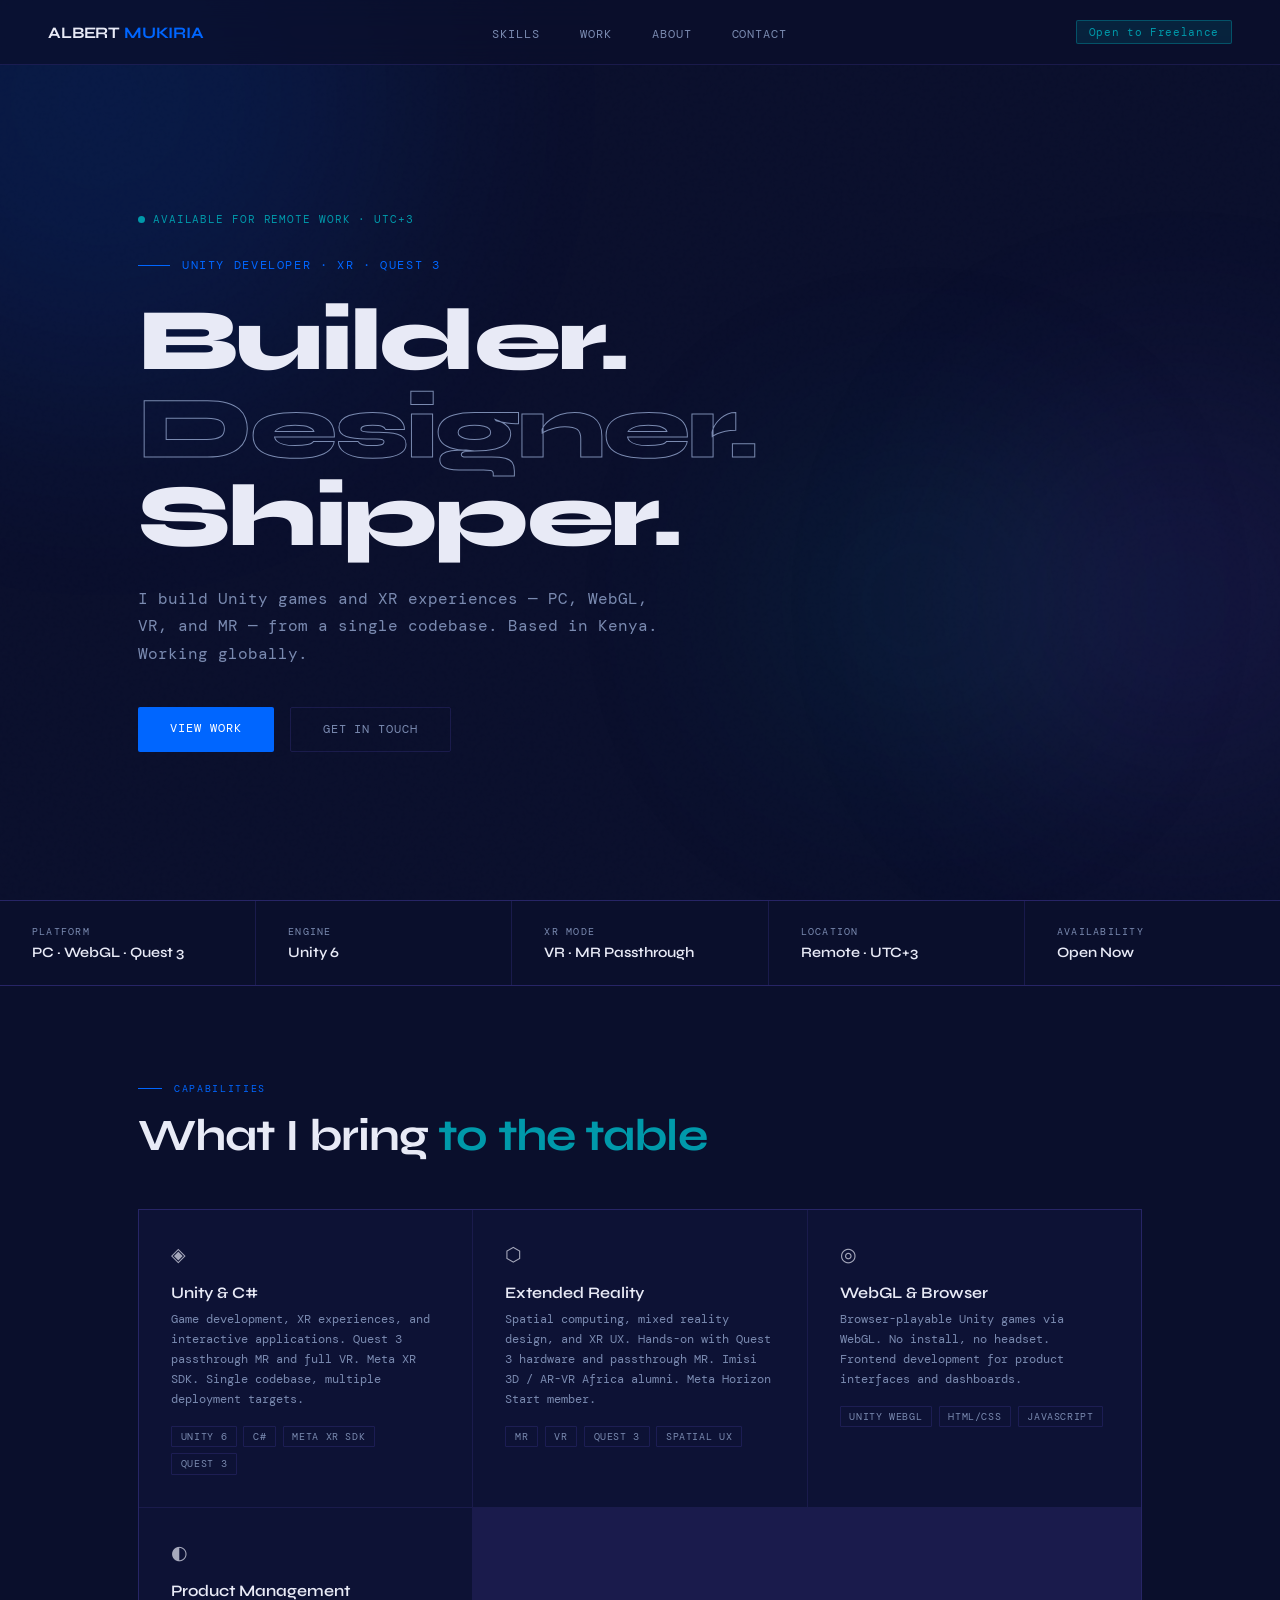
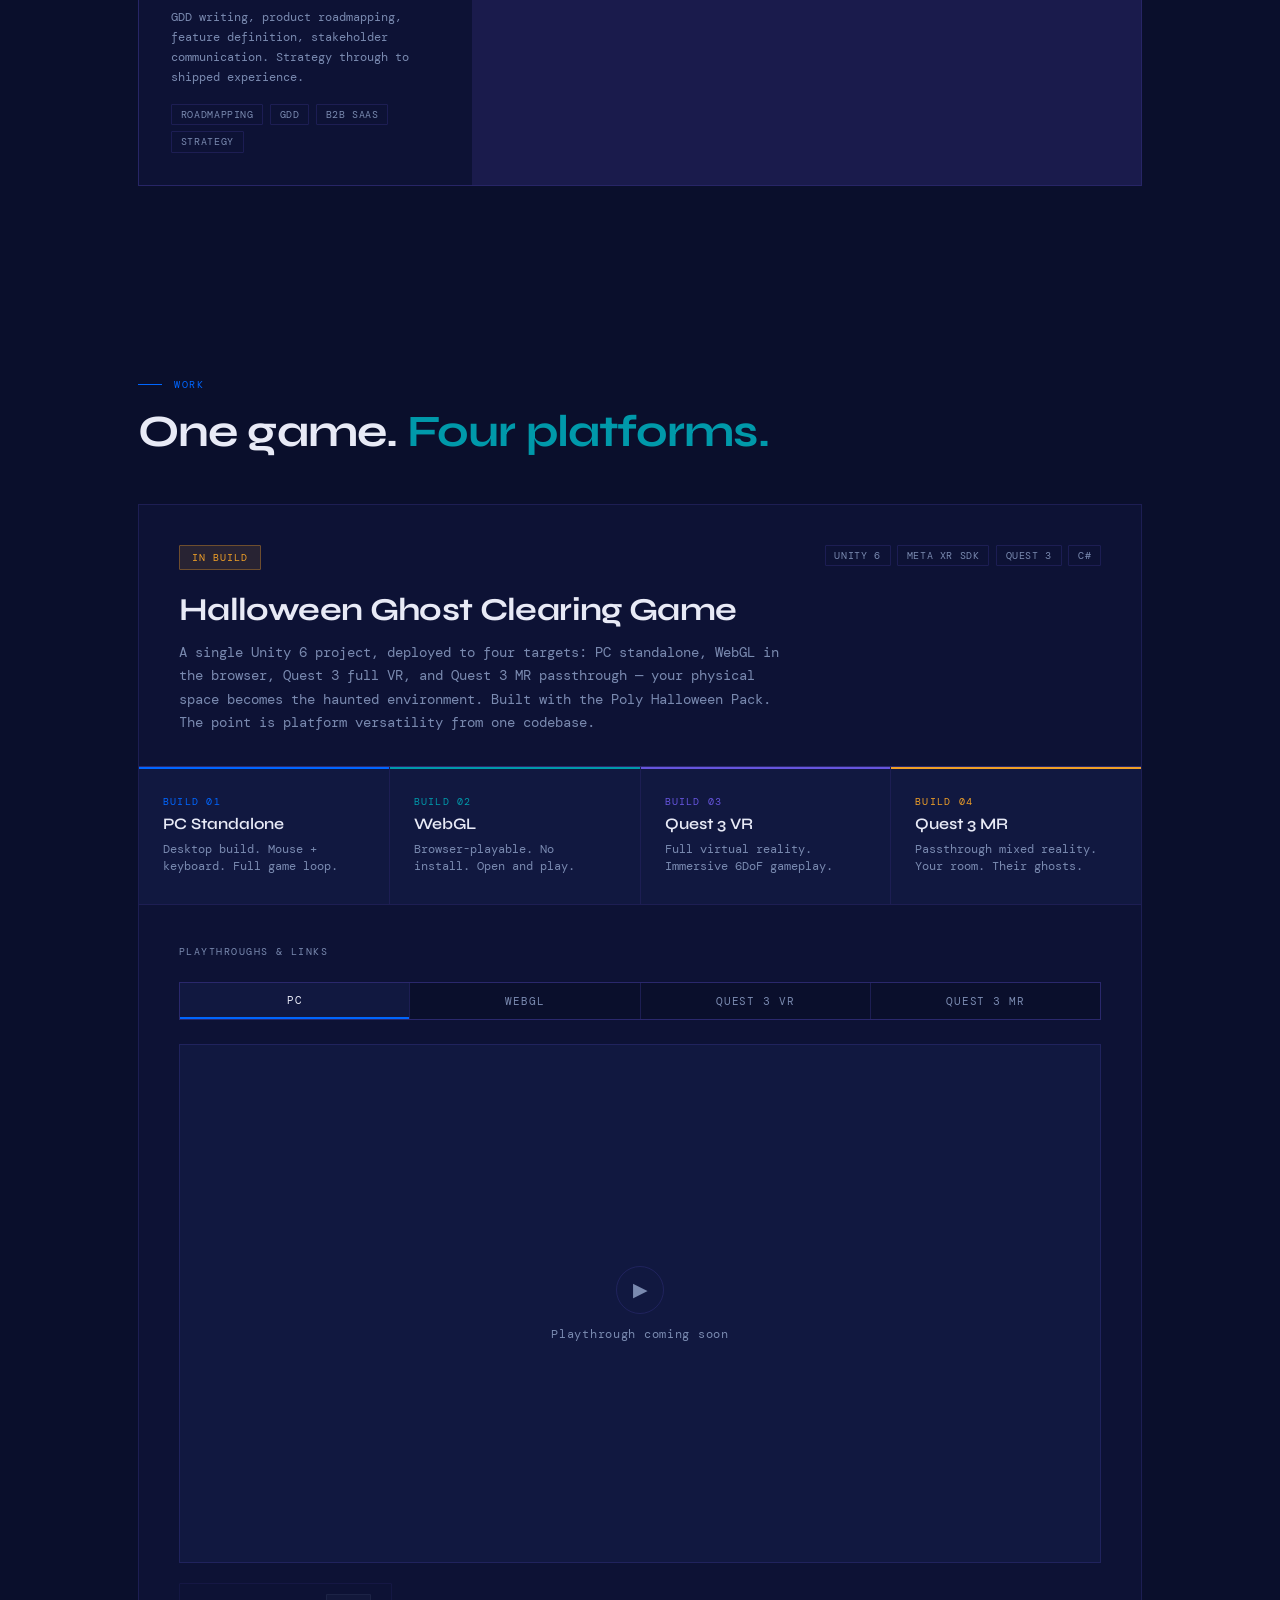
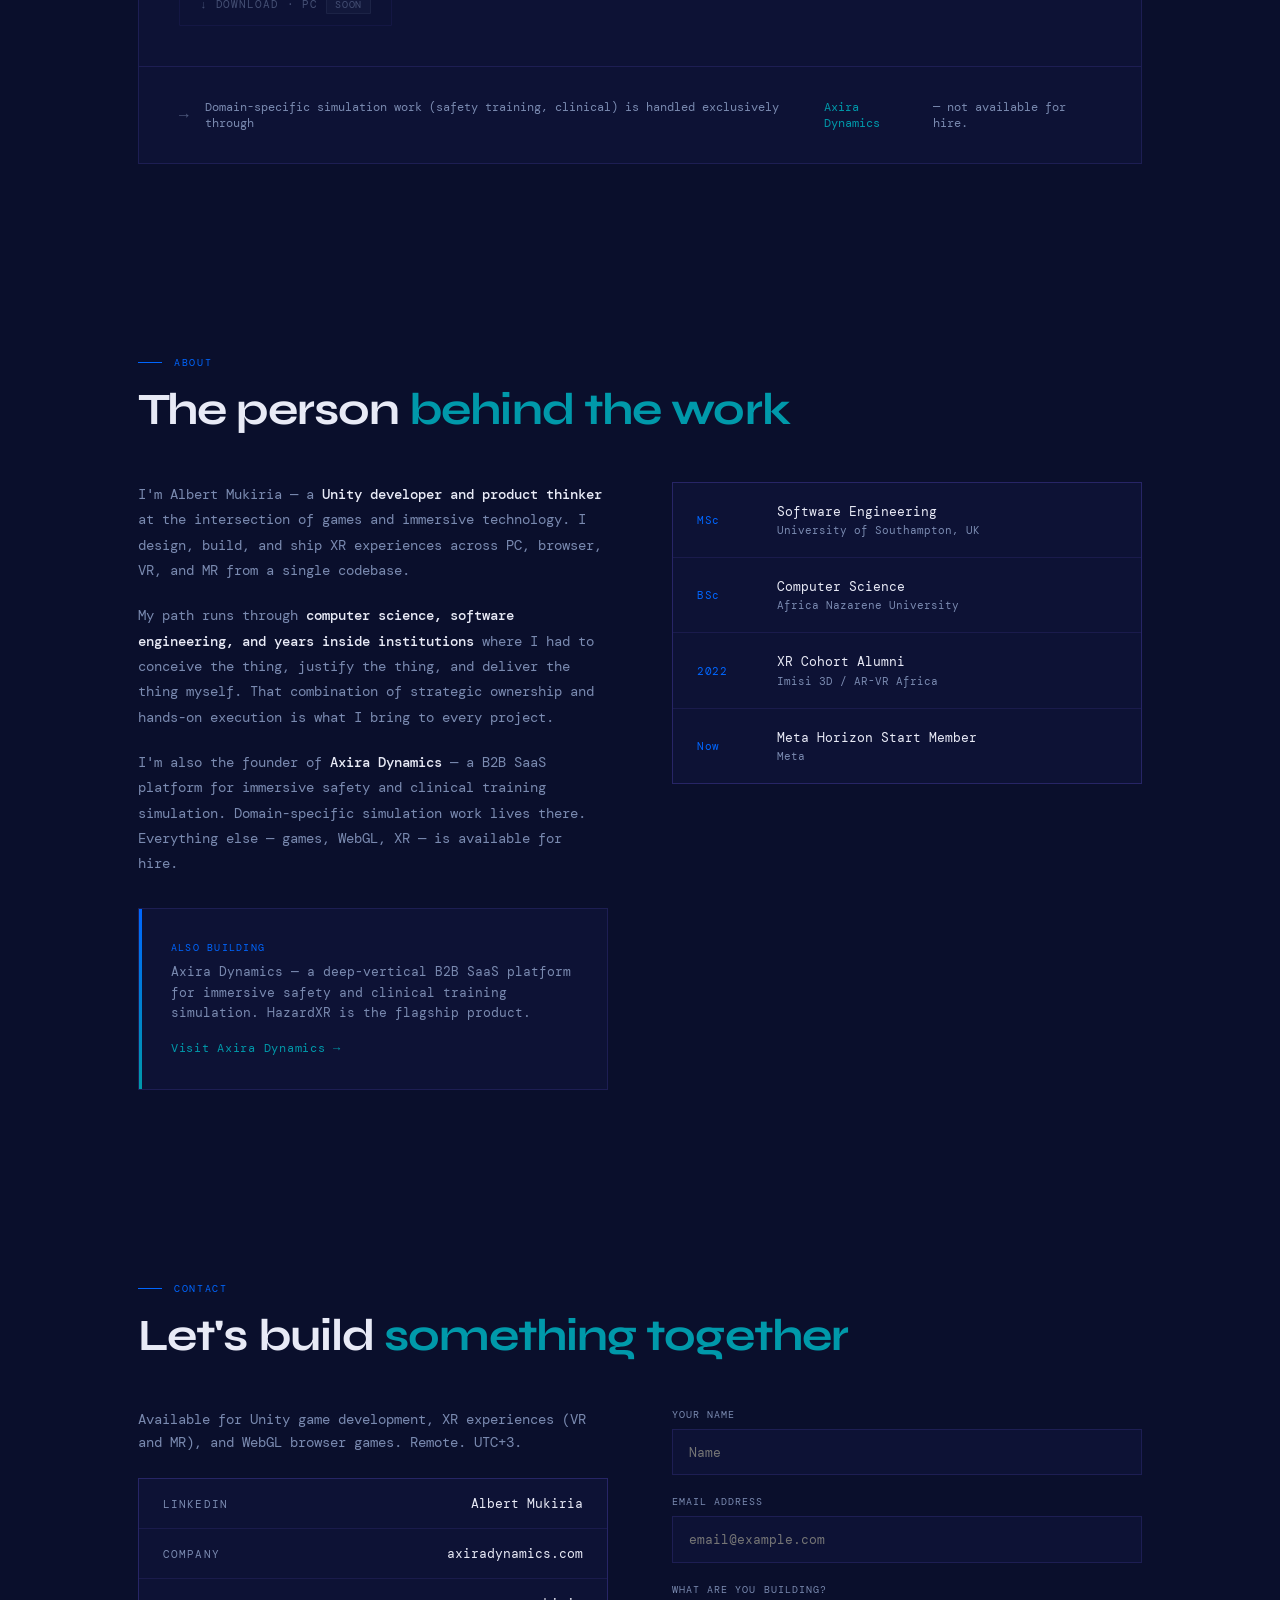
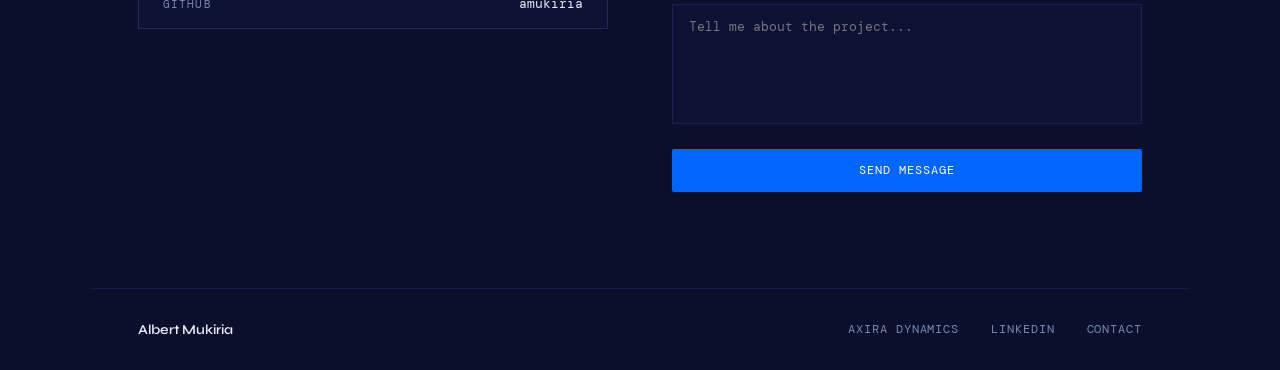
==== commit 3ae1ea23: "added site playthrus" ====
--- a/index.html
+++ b/index.html
@@ -448,6 +448,154 @@
       font-size: 0.72rem;
       color: var(--text-dim);
       line-height: 1.5;
+    }
+
+    /* ─── MEDIA SECTION ─── */
+    .media-section {
+      border-top: 1px solid var(--border);
+      padding: 2.5rem;
+    }
+
+    .media-section-label {
+      font-size: 0.65rem;
+      letter-spacing: 0.14em;
+      text-transform: uppercase;
+      color: var(--text-dim);
+      margin-bottom: 1.5rem;
+    }
+
+    .media-tabs {
+      display: flex;
+      gap: 1px;
+      background: var(--border);
+      border: 1px solid var(--border);
+      margin-bottom: 1.5rem;
+      overflow-x: auto;
+    }
+
+    .media-tab {
+      flex: 1;
+      min-width: 100px;
+      background: var(--navy);
+      padding: 0.65rem 1rem;
+      font-family: 'DM Mono', monospace;
+      font-size: 0.68rem;
+      letter-spacing: 0.08em;
+      text-transform: uppercase;
+      color: var(--text-dim);
+      border: none;
+      cursor: pointer;
+      transition: all 0.15s;
+      white-space: nowrap;
+    }
+
+    .media-tab:hover { background: var(--surface); color: var(--text); }
+    .media-tab.active { background: var(--surface2); color: var(--text); }
+    .media-tab.active.pc    { border-bottom: 2px solid var(--blue); }
+    .media-tab.active.webgl { border-bottom: 2px solid var(--teal); }
+    .media-tab.active.vr    { border-bottom: 2px solid var(--purple); }
+    .media-tab.active.mr    { border-bottom: 2px solid var(--amber); }
+
+    .media-panel { display: none; }
+    .media-panel.active { display: block; }
+
+    .video-frame {
+      position: relative;
+      width: 100%;
+      aspect-ratio: 16 / 9;
+      background: var(--surface2);
+      border: 1px solid var(--border);
+      display: flex;
+      flex-direction: column;
+      align-items: center;
+      justify-content: center;
+      gap: 0.75rem;
+      margin-bottom: 1.25rem;
+      overflow: hidden;
+    }
+
+    .video-frame iframe {
+      position: absolute;
+      inset: 0;
+      width: 100%;
+      height: 100%;
+      border: none;
+    }
+
+    .video-placeholder {
+      display: flex;
+      flex-direction: column;
+      align-items: center;
+      gap: 0.75rem;
+    }
+
+    .video-placeholder-icon {
+      width: 48px; height: 48px;
+      border-radius: 50%;
+      border: 1px solid var(--border);
+      display: flex;
+      align-items: center;
+      justify-content: center;
+      font-size: 1.2rem;
+      color: var(--text-dim);
+    }
+
+    .video-placeholder-text {
+      font-size: 0.75rem;
+      color: var(--text-dim);
+      letter-spacing: 0.06em;
+    }
+
+    .platform-actions {
+      display: flex;
+      gap: 0.75rem;
+      flex-wrap: wrap;
+    }
+
+    .platform-action-btn {
+      font-family: 'DM Mono', monospace;
+      font-size: 0.7rem;
+      letter-spacing: 0.08em;
+      text-transform: uppercase;
+      padding: 0.65rem 1.25rem;
+      border-radius: 1px;
+      text-decoration: none;
+      border: 1px solid var(--border);
+      color: var(--text-dim);
+      transition: all 0.2s;
+      display: inline-flex;
+      align-items: center;
+      gap: 0.5rem;
+      cursor: default;
+      opacity: 0.5;
+    }
+
+    .platform-action-btn.live {
+      opacity: 1;
+      cursor: pointer;
+    }
+
+    .platform-action-btn.live:hover {
+      color: var(--text);
+      border-color: var(--muted);
+    }
+
+    .platform-action-btn.play.live  { border-color: var(--teal);   color: var(--teal); }
+    .platform-action-btn.play.live:hover { background: rgba(0,153,170,0.08); }
+    .platform-action-btn.dl.live    { border-color: var(--blue);   color: var(--blue); }
+    .platform-action-btn.dl.live:hover { background: rgba(0,102,255,0.08); }
+    .platform-action-btn.quest.live { border-color: var(--purple); color: var(--purple); }
+    .platform-action-btn.quest.live:hover { background: rgba(102,85,221,0.08); }
+
+    .coming-soon-badge {
+      font-size: 0.6rem;
+      letter-spacing: 0.08em;
+      text-transform: uppercase;
+      background: rgba(122,138,176,0.1);
+      border: 1px solid rgba(122,138,176,0.2);
+      color: var(--text-dim);
+      padding: 0.15rem 0.5rem;
+      border-radius: 1px;
     }
 
     /* ─── PROJECT INSIGHT ─── */
@@ -860,6 +1008,88 @@
             <div class="platform-detail">Passthrough mixed reality. Your room. Their ghosts.</div>
           </div>
         </div>
+        <!-- MEDIA -->
+        <div class="media-section">
+          <div class="media-section-label">Playthroughs &amp; Links</div>
+
+          <!-- TABS -->
+          <div class="media-tabs">
+            <button class="media-tab pc active" onclick="switchTab('pc', this)">PC</button>
+            <button class="media-tab webgl" onclick="switchTab('webgl', this)">WebGL</button>
+            <button class="media-tab vr" onclick="switchTab('vr', this)">Quest 3 VR</button>
+            <button class="media-tab mr" onclick="switchTab('mr', this)">Quest 3 MR</button>
+          </div>
+
+          <!-- PC -->
+          <div class="media-panel active" id="panel-pc">
+            <div class="video-frame">
+              <!-- Replace the src below with your YouTube embed URL when ready -->
+              <!-- <iframe src="https://www.youtube.com/embed/YOUR_VIDEO_ID" allowfullscreen></iframe> -->
+              <div class="video-placeholder">
+                <div class="video-placeholder-icon">▶</div>
+                <div class="video-placeholder-text">Playthrough coming soon</div>
+              </div>
+            </div>
+            <div class="platform-actions">
+              <a class="platform-action-btn dl" href="#" title="Coming soon">
+                ↓ Download · PC
+                <span class="coming-soon-badge">Soon</span>
+              </a>
+            </div>
+          </div>
+
+          <!-- WEBGL -->
+          <div class="media-panel" id="panel-webgl">
+            <div class="video-frame">
+              <!-- <iframe src="https://www.youtube.com/embed/YOUR_VIDEO_ID" allowfullscreen></iframe> -->
+              <div class="video-placeholder">
+                <div class="video-placeholder-icon">▶</div>
+                <div class="video-placeholder-text">Playthrough coming soon</div>
+              </div>
+            </div>
+            <div class="platform-actions">
+              <a class="platform-action-btn play" href="#" title="Coming soon">
+                → Play in Browser
+                <span class="coming-soon-badge">Soon</span>
+              </a>
+            </div>
+          </div>
+
+          <!-- VR -->
+          <div class="media-panel" id="panel-vr">
+            <div class="video-frame">
+              <!-- <iframe src="https://www.youtube.com/embed/YOUR_VIDEO_ID" allowfullscreen></iframe> -->
+              <div class="video-placeholder">
+                <div class="video-placeholder-icon">▶</div>
+                <div class="video-placeholder-text">Playthrough coming soon</div>
+              </div>
+            </div>
+            <div class="platform-actions">
+              <a class="platform-action-btn quest" href="#" title="Coming soon">
+                ⬡ Sideload · Quest 3
+                <span class="coming-soon-badge">Soon</span>
+              </a>
+            </div>
+          </div>
+
+          <!-- MR -->
+          <div class="media-panel" id="panel-mr">
+            <div class="video-frame">
+              <!-- <iframe src="https://www.youtube.com/embed/YOUR_VIDEO_ID" allowfullscreen></iframe> -->
+              <div class="video-placeholder">
+                <div class="video-placeholder-icon">▶</div>
+                <div class="video-placeholder-text">Playthrough coming soon</div>
+              </div>
+            </div>
+            <div class="platform-actions">
+              <a class="platform-action-btn quest" href="#" title="Coming soon">
+                ⬡ Sideload · Quest 3
+                <span class="coming-soon-badge">Soon</span>
+              </a>
+            </div>
+          </div>
+        </div>
+
         <div class="project-insight">
           <span class="insight-icon">→</span>
           Domain-specific simulation work (safety training, clinical) is handled exclusively through <a href="https://axiradynamics.com" style="color:var(--teal);text-decoration:none;">Axira Dynamics</a> — not available for hire.
@@ -980,5 +1210,14 @@
     </div>
   </footer>
 
+  <script>
+    function switchTab(id, btn) {
+      document.querySelectorAll('.media-tab').forEach(t => t.classList.remove('active'));
+      document.querySelectorAll('.media-panel').forEach(p => p.classList.remove('active'));
+      btn.classList.add('active');
+      document.getElementById('panel-' + id).classList.add('active');
+    }
+  </script>
+
 </body>
 </html>
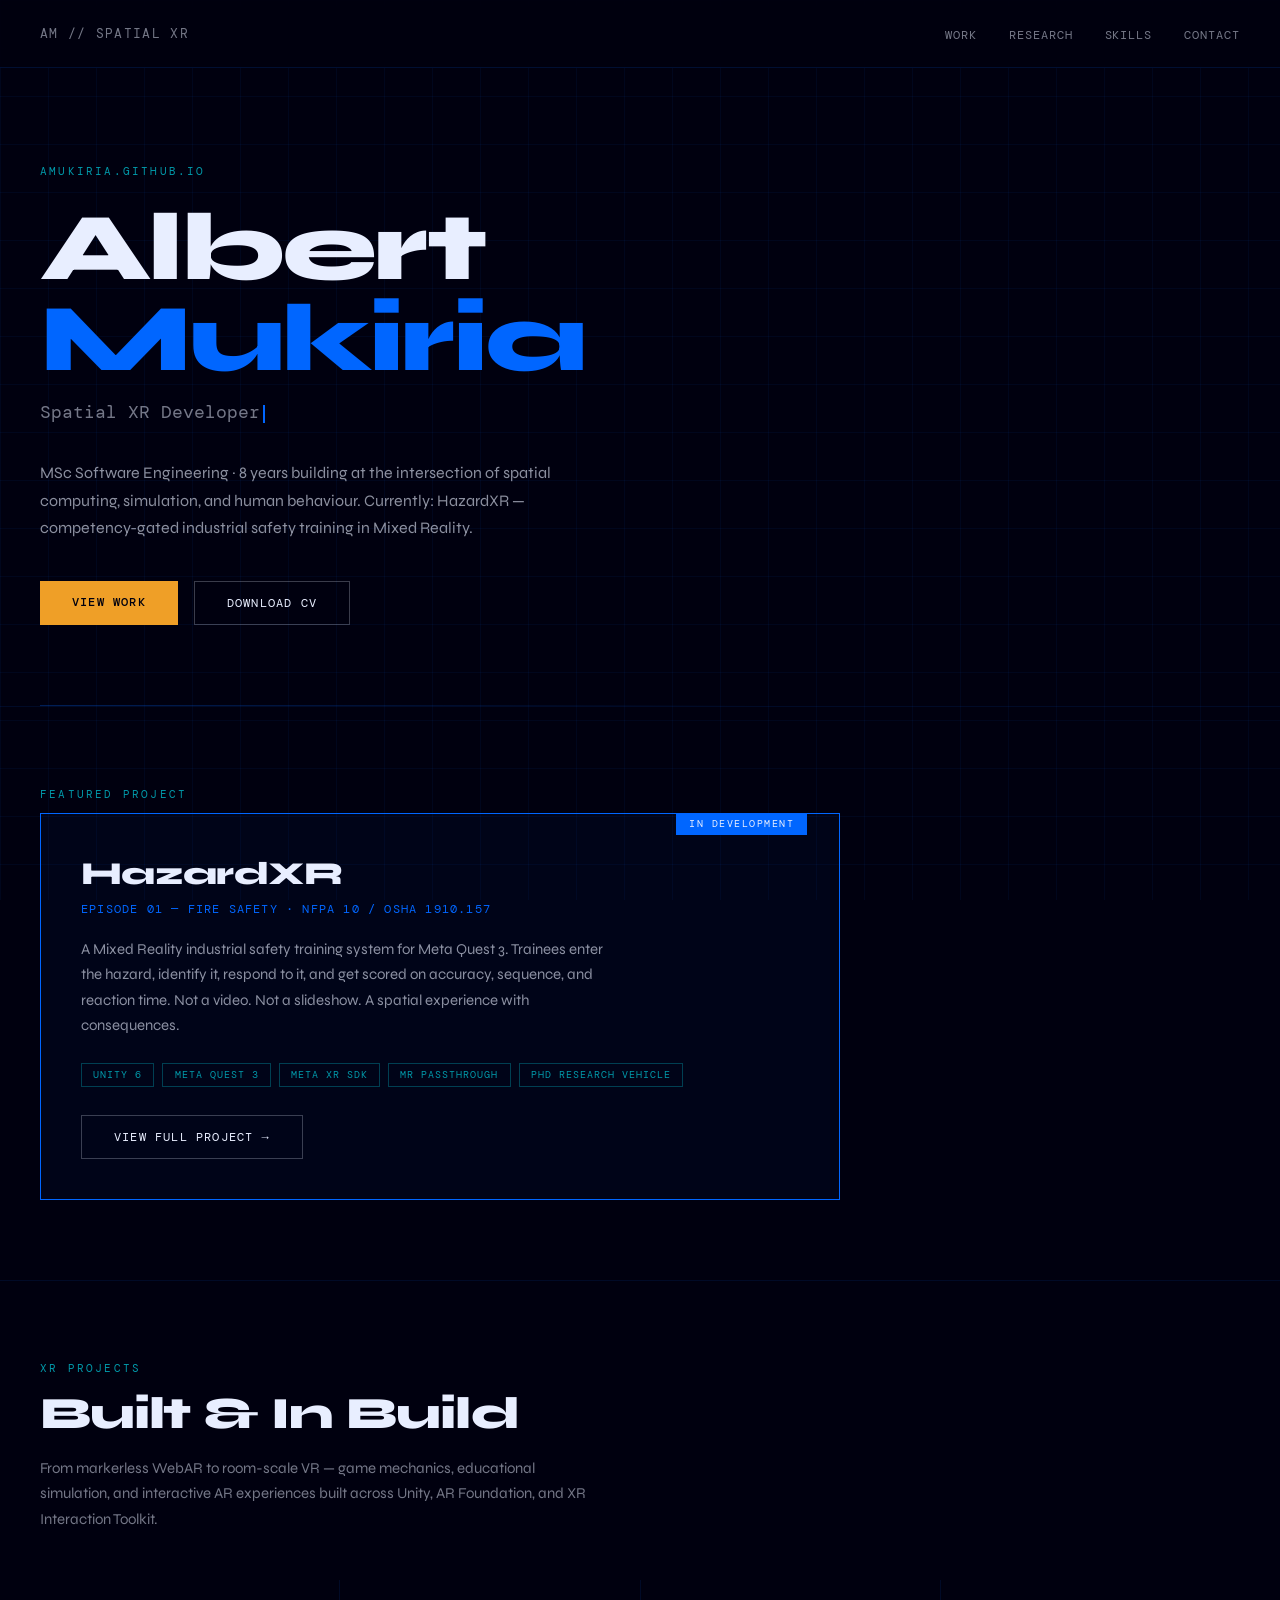
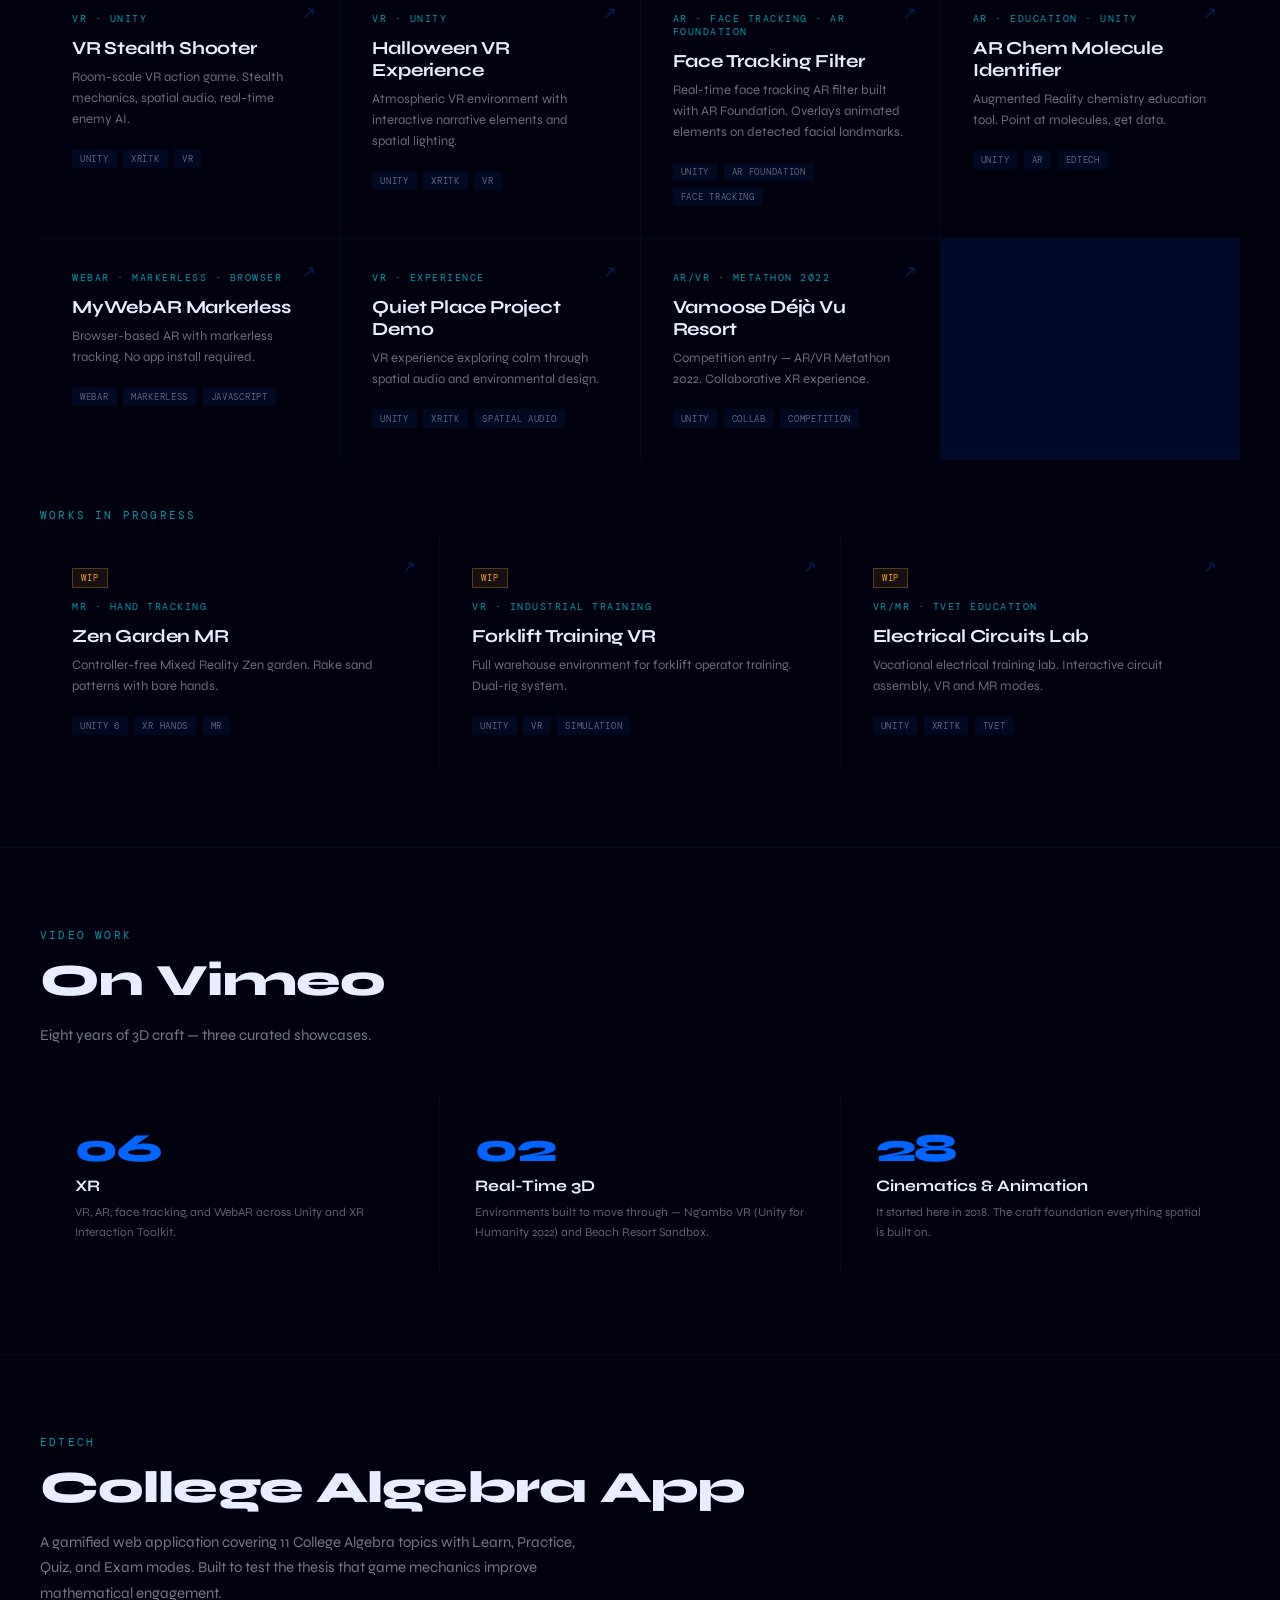
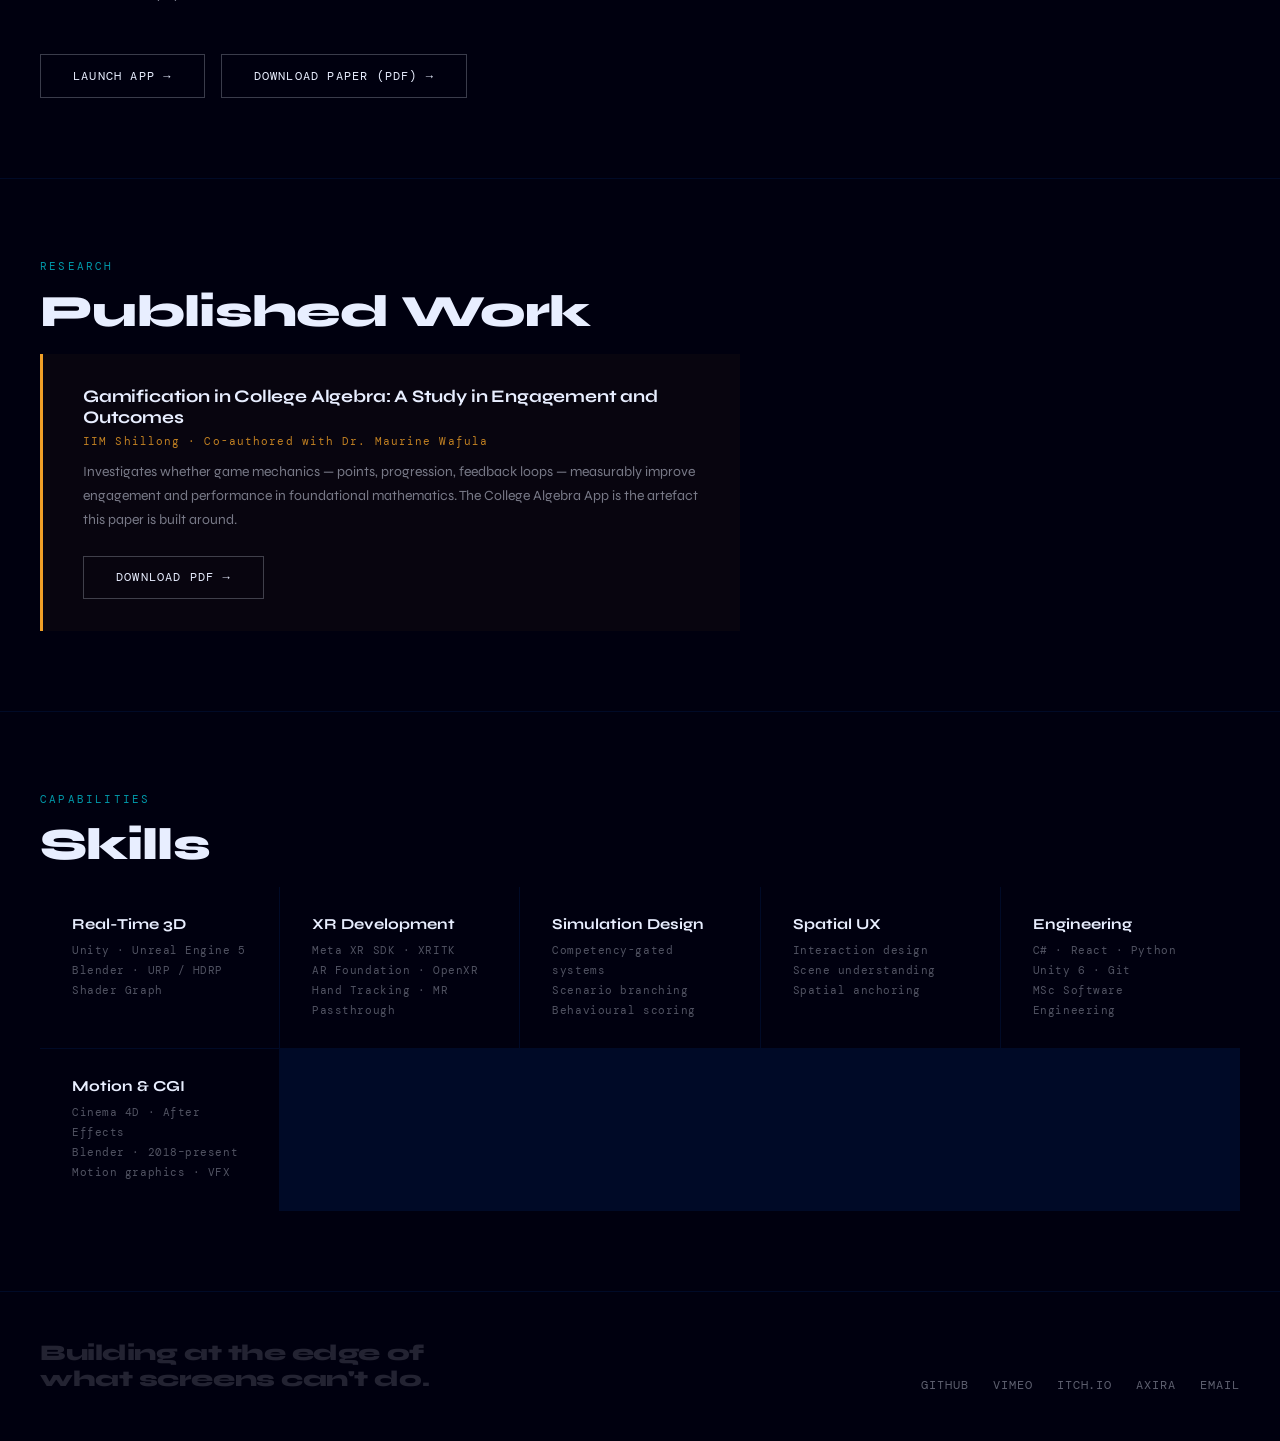
==== commit 88c244bd: "archived hazard xr page archived hazardxr page. new top page" ====
--- a/index.html
+++ b/index.html
@@ -1,1223 +1,519 @@
 <!DOCTYPE html>
 <html lang="en">
 <head>
-  <meta charset="UTF-8" />
-  <meta name="viewport" content="width=device-width, initial-scale=1.0" />
-  <title>Albert Mukiria — Unity Developer · XR · Quest 3</title>
-  <link rel="preconnect" href="https://fonts.googleapis.com" />
-  <link rel="preconnect" href="https://fonts.gstatic.com" crossorigin />
-  <link href="https://fonts.googleapis.com/css2?family=Syne:wght@400;500;600;700;800&family=DM+Mono:wght@300;400;500&display=swap" rel="stylesheet" />
-  <style>
-    :root {
-      --navy:   #0A0F2C;
-      --blue:   #0066FF;
-      --teal:   #0099AA;
-      --purple: #6655DD;
-      --amber:  #EF9F27;
-      --muted:  #7a8ab0;
-      --surface: #0d1235;
-      --surface2: #111840;
-      --border: rgba(102,85,221,0.18);
-      --text: #e8eaf6;
-      --text-dim: #7a8ab0;
-    }
-
-    *, *::before, *::after { box-sizing: border-box; margin: 0; padding: 0; }
-
-    html { scroll-behavior: smooth; }
-
-    body {
-      font-family: 'DM Mono', monospace;
-      background: var(--navy);
-      color: var(--text);
-      min-height: 100vh;
-      overflow-x: hidden;
-    }
-
-    /* ─── NOISE OVERLAY ─── */
-    body::before {
-      content: '';
-      position: fixed;
-      inset: 0;
-      background-image: url("data:image/svg+xml,%3Csvg viewBox='0 0 256 256' xmlns='http://www.w3.org/2000/svg'%3E%3Cfilter id='noise'%3E%3CfeTurbulence type='fractalNoise' baseFrequency='0.9' numOctaves='4' stitchTiles='stitch'/%3E%3C/filter%3E%3Crect width='100%25' height='100%25' filter='url(%23noise)' opacity='0.04'/%3E%3C/svg%3E");
-      pointer-events: none;
-      z-index: 0;
-      opacity: 0.4;
-    }
-
-    /* ─── GLOW BLOBS ─── */
-    .blob {
-      position: fixed;
-      border-radius: 50%;
-      filter: blur(120px);
-      opacity: 0.12;
-      pointer-events: none;
-      z-index: 0;
-    }
-    .blob-1 { width: 600px; height: 600px; background: var(--blue);   top: -200px; left: -200px; }
-    .blob-2 { width: 400px; height: 400px; background: var(--purple); bottom: 100px; right: -100px; }
-    .blob-3 { width: 300px; height: 300px; background: var(--teal);   top: 50%; left: 60%; }
-
-    /* ─── NAV ─── */
-    nav {
-      position: fixed;
-      top: 0; left: 0; right: 0;
-      z-index: 100;
-      display: flex;
-      align-items: center;
-      justify-content: space-between;
-      padding: 1.25rem 3rem;
-      background: rgba(10,15,44,0.7);
-      backdrop-filter: blur(16px);
-      border-bottom: 1px solid var(--border);
-    }
-
-    .nav-logo {
-      font-family: 'Syne', sans-serif;
-      font-weight: 700;
-      font-size: 1rem;
-      color: var(--text);
-      text-decoration: none;
-      letter-spacing: -0.01em;
-    }
-
-    .nav-logo span { color: var(--blue); }
-
-    nav ul {
-      display: flex;
-      gap: 2.5rem;
-      list-style: none;
-    }
-
-    nav a {
-      font-family: 'DM Mono', monospace;
-      font-size: 0.75rem;
-      color: var(--text-dim);
-      text-decoration: none;
-      letter-spacing: 0.08em;
-      text-transform: uppercase;
-      transition: color 0.2s;
-    }
-
-    nav a:hover { color: var(--text); }
-
-    .nav-badge {
-      font-size: 0.7rem;
-      background: rgba(0,153,170,0.15);
-      border: 1px solid rgba(0,153,170,0.4);
-      color: var(--teal);
-      padding: 0.25rem 0.75rem;
-      border-radius: 2px;
-      letter-spacing: 0.06em;
-    }
-
-    /* ─── SECTIONS ─── */
-    section, header { position: relative; z-index: 1; }
-
-    /* ─── HERO ─── */
-    header {
-      min-height: 100vh;
-      display: flex;
-      flex-direction: column;
-      justify-content: center;
-      padding: 8rem 3rem 4rem;
-      max-width: 1100px;
-      margin: 0 auto;
-    }
-
-    .hero-eyebrow {
-      font-size: 0.72rem;
-      letter-spacing: 0.14em;
-      text-transform: uppercase;
-      color: var(--blue);
-      margin-bottom: 1.5rem;
-      display: flex;
-      align-items: center;
-      gap: 0.75rem;
-    }
-
-    .hero-eyebrow::before {
-      content: '';
-      display: block;
-      width: 2rem;
-      height: 1px;
-      background: var(--blue);
-    }
-
-    h1 {
-      font-family: 'Syne', sans-serif;
-      font-size: clamp(3rem, 7vw, 5.5rem);
-      font-weight: 800;
-      line-height: 1.0;
-      letter-spacing: -0.03em;
-      margin-bottom: 1.5rem;
-    }
-
-    h1 em {
-      font-style: normal;
-      color: transparent;
-      -webkit-text-stroke: 1px var(--muted);
-    }
-
-    .hero-sub {
-      font-size: 1rem;
-      color: var(--text-dim);
-      max-width: 520px;
-      line-height: 1.7;
-      margin-bottom: 2.5rem;
-    }
-
-    .hero-actions {
-      display: flex;
-      gap: 1rem;
-      flex-wrap: wrap;
-    }
-
-    .btn {
-      font-family: 'DM Mono', monospace;
-      font-size: 0.75rem;
-      letter-spacing: 0.08em;
-      text-transform: uppercase;
-      padding: 0.85rem 2rem;
-      border-radius: 2px;
-      text-decoration: none;
-      transition: all 0.2s;
-      cursor: pointer;
-      border: none;
-    }
-
-    .btn-primary {
-      background: var(--blue);
-      color: #fff;
-    }
-
-    .btn-primary:hover { background: #0055dd; }
-
-    .btn-ghost {
-      background: transparent;
-      color: var(--text-dim);
-      border: 1px solid var(--border);
-    }
-
-    .btn-ghost:hover { color: var(--text); border-color: var(--muted); }
-
-    /* ─── AVAILABILITY PILL ─── */
-    .avail {
-      display: inline-flex;
-      align-items: center;
-      gap: 0.5rem;
-      font-size: 0.7rem;
-      letter-spacing: 0.08em;
-      text-transform: uppercase;
-      color: var(--teal);
-      margin-bottom: 2rem;
-    }
-
-    .avail-dot {
-      width: 7px; height: 7px;
-      border-radius: 50%;
-      background: var(--teal);
-      animation: pulse 2s infinite;
-    }
-
-    @keyframes pulse {
-      0%, 100% { opacity: 1; transform: scale(1); }
-      50% { opacity: 0.5; transform: scale(1.3); }
-    }
-
-    /* ─── SERVICES ─── */
-    .services-strip {
-      display: flex;
-      gap: 1px;
-      background: var(--border);
-      border-top: 1px solid var(--border);
-      border-bottom: 1px solid var(--border);
-      overflow: hidden;
-    }
-
-    .service-cell {
-      flex: 1;
-      background: var(--navy);
-      padding: 1.5rem 2rem;
-      min-width: 160px;
-    }
-
-    .service-cell-label {
-      font-size: 0.65rem;
-      letter-spacing: 0.12em;
-      text-transform: uppercase;
-      color: var(--text-dim);
-      margin-bottom: 0.4rem;
-    }
-
-    .service-cell-value {
-      font-family: 'Syne', sans-serif;
-      font-size: 0.9rem;
-      font-weight: 600;
-      color: var(--text);
-    }
-
-    /* ─── CONTENT SECTIONS ─── */
-    .section-inner {
-      max-width: 1100px;
-      margin: 0 auto;
-      padding: 6rem 3rem;
-    }
-
-    .section-label {
-      font-size: 0.65rem;
-      letter-spacing: 0.16em;
-      text-transform: uppercase;
-      color: var(--blue);
-      margin-bottom: 1rem;
-      display: flex;
-      align-items: center;
-      gap: 0.75rem;
-    }
-
-    .section-label::before {
-      content: '';
-      display: block;
-      width: 1.5rem;
-      height: 1px;
-      background: var(--blue);
-    }
-
-    h2 {
-      font-family: 'Syne', sans-serif;
-      font-size: clamp(1.8rem, 4vw, 2.8rem);
-      font-weight: 700;
-      letter-spacing: -0.02em;
-      line-height: 1.1;
-      margin-bottom: 3rem;
-    }
-
-    h2 em {
-      font-style: normal;
-      color: var(--teal);
-    }
-
-    /* ─── SKILLS GRID ─── */
-    .skills-grid {
-      display: grid;
-      grid-template-columns: repeat(auto-fit, minmax(260px, 1fr));
-      gap: 1px;
-      background: var(--border);
-      border: 1px solid var(--border);
-    }
-
-    .skill-card {
-      background: var(--surface);
-      padding: 2rem;
-      transition: background 0.2s;
-    }
-
-    .skill-card:hover { background: var(--surface2); }
-
-    .skill-icon {
-      font-size: 1.2rem;
-      margin-bottom: 1rem;
-      opacity: 0.7;
-    }
-
-    .skill-name {
-      font-family: 'Syne', sans-serif;
-      font-size: 1rem;
-      font-weight: 600;
-      margin-bottom: 0.5rem;
-      color: var(--text);
-    }
-
-    .skill-desc {
-      font-size: 0.78rem;
-      color: var(--text-dim);
-      line-height: 1.6;
-      margin-bottom: 1rem;
-    }
-
-    .tags {
-      display: flex;
-      flex-wrap: wrap;
-      gap: 0.4rem;
-    }
-
-    .tag {
-      font-size: 0.65rem;
-      letter-spacing: 0.06em;
-      padding: 0.2rem 0.55rem;
-      border-radius: 1px;
-      border: 1px solid var(--border);
-      color: var(--text-dim);
-      text-transform: uppercase;
-    }
-
-    /* ─── PROJECT FEATURE ─── */
-    .project-feature {
-      border: 1px solid var(--border);
-      background: var(--surface);
-      overflow: hidden;
-    }
-
-    .project-header {
-      padding: 2.5rem 2.5rem 0;
-      display: flex;
-      justify-content: space-between;
-      align-items: flex-start;
-      flex-wrap: wrap;
-      gap: 1rem;
-    }
-
-    .project-status {
-      font-size: 0.65rem;
-      letter-spacing: 0.1em;
-      text-transform: uppercase;
-      padding: 0.3rem 0.75rem;
-      border-radius: 1px;
-    }
-
-    .status-build {
-      background: rgba(239,159,39,0.12);
-      border: 1px solid rgba(239,159,39,0.35);
-      color: var(--amber);
-    }
-
-    .project-title {
-      font-family: 'Syne', sans-serif;
-      font-size: clamp(1.5rem, 3vw, 2rem);
-      font-weight: 700;
-      letter-spacing: -0.02em;
-      padding: 1.5rem 2.5rem 0.75rem;
-    }
-
-    .project-desc {
-      font-size: 0.85rem;
-      color: var(--text-dim);
-      line-height: 1.7;
-      padding: 0 2.5rem 2rem;
-      max-width: 680px;
-    }
-
-    /* ─── PLATFORM GRID ─── */
-    .platform-grid {
-      display: grid;
-      grid-template-columns: repeat(4, 1fr);
-      gap: 1px;
-      background: var(--border);
-      border-top: 1px solid var(--border);
-    }
-
-    .platform-card {
-      background: var(--surface2);
-      padding: 1.75rem 1.5rem;
-      position: relative;
-      overflow: hidden;
-    }
-
-    .platform-card::before {
-      content: '';
-      position: absolute;
-      top: 0; left: 0; right: 0;
-      height: 2px;
-    }
-
-    .platform-card.pc::before    { background: var(--blue); }
-    .platform-card.webgl::before { background: var(--teal); }
-    .platform-card.vr::before    { background: var(--purple); }
-    .platform-card.mr::before    { background: var(--amber); }
-
-    .platform-label {
-      font-size: 0.65rem;
-      letter-spacing: 0.12em;
-      text-transform: uppercase;
-      margin-bottom: 0.4rem;
-    }
-
-    .platform-card.pc    .platform-label { color: var(--blue); }
-    .platform-card.webgl .platform-label { color: var(--teal); }
-    .platform-card.vr    .platform-label { color: var(--purple); }
-    .platform-card.mr    .platform-label { color: var(--amber); }
-
-    .platform-name {
-      font-family: 'Syne', sans-serif;
-      font-size: 1rem;
-      font-weight: 600;
-      margin-bottom: 0.5rem;
-    }
-
-    .platform-detail {
-      font-size: 0.72rem;
-      color: var(--text-dim);
-      line-height: 1.5;
-    }
-
-    /* ─── MEDIA SECTION ─── */
-    .media-section {
-      border-top: 1px solid var(--border);
-      padding: 2.5rem;
-    }
-
-    .media-section-label {
-      font-size: 0.65rem;
-      letter-spacing: 0.14em;
-      text-transform: uppercase;
-      color: var(--text-dim);
-      margin-bottom: 1.5rem;
-    }
-
-    .media-tabs {
-      display: flex;
-      gap: 1px;
-      background: var(--border);
-      border: 1px solid var(--border);
-      margin-bottom: 1.5rem;
-      overflow-x: auto;
-    }
-
-    .media-tab {
-      flex: 1;
-      min-width: 100px;
-      background: var(--navy);
-      padding: 0.65rem 1rem;
-      font-family: 'DM Mono', monospace;
-      font-size: 0.68rem;
-      letter-spacing: 0.08em;
-      text-transform: uppercase;
-      color: var(--text-dim);
-      border: none;
-      cursor: pointer;
-      transition: all 0.15s;
-      white-space: nowrap;
-    }
-
-    .media-tab:hover { background: var(--surface); color: var(--text); }
-    .media-tab.active { background: var(--surface2); color: var(--text); }
-    .media-tab.active.pc    { border-bottom: 2px solid var(--blue); }
-    .media-tab.active.webgl { border-bottom: 2px solid var(--teal); }
-    .media-tab.active.vr    { border-bottom: 2px solid var(--purple); }
-    .media-tab.active.mr    { border-bottom: 2px solid var(--amber); }
-
-    .media-panel { display: none; }
-    .media-panel.active { display: block; }
-
-    .video-frame {
-      position: relative;
-      width: 100%;
-      aspect-ratio: 16 / 9;
-      background: var(--surface2);
-      border: 1px solid var(--border);
-      display: flex;
-      flex-direction: column;
-      align-items: center;
-      justify-content: center;
-      gap: 0.75rem;
-      margin-bottom: 1.25rem;
-      overflow: hidden;
-    }
-
-    .video-frame iframe {
-      position: absolute;
-      inset: 0;
-      width: 100%;
-      height: 100%;
-      border: none;
-    }
-
-    .video-placeholder {
-      display: flex;
-      flex-direction: column;
-      align-items: center;
-      gap: 0.75rem;
-    }
-
-    .video-placeholder-icon {
-      width: 48px; height: 48px;
-      border-radius: 50%;
-      border: 1px solid var(--border);
-      display: flex;
-      align-items: center;
-      justify-content: center;
-      font-size: 1.2rem;
-      color: var(--text-dim);
-    }
-
-    .video-placeholder-text {
-      font-size: 0.75rem;
-      color: var(--text-dim);
-      letter-spacing: 0.06em;
-    }
-
-    .platform-actions {
-      display: flex;
-      gap: 0.75rem;
-      flex-wrap: wrap;
-    }
-
-    .platform-action-btn {
-      font-family: 'DM Mono', monospace;
-      font-size: 0.7rem;
-      letter-spacing: 0.08em;
-      text-transform: uppercase;
-      padding: 0.65rem 1.25rem;
-      border-radius: 1px;
-      text-decoration: none;
-      border: 1px solid var(--border);
-      color: var(--text-dim);
-      transition: all 0.2s;
-      display: inline-flex;
-      align-items: center;
-      gap: 0.5rem;
-      cursor: default;
-      opacity: 0.5;
-    }
-
-    .platform-action-btn.live {
-      opacity: 1;
-      cursor: pointer;
-    }
-
-    .platform-action-btn.live:hover {
-      color: var(--text);
-      border-color: var(--muted);
-    }
-
-    .platform-action-btn.play.live  { border-color: var(--teal);   color: var(--teal); }
-    .platform-action-btn.play.live:hover { background: rgba(0,153,170,0.08); }
-    .platform-action-btn.dl.live    { border-color: var(--blue);   color: var(--blue); }
-    .platform-action-btn.dl.live:hover { background: rgba(0,102,255,0.08); }
-    .platform-action-btn.quest.live { border-color: var(--purple); color: var(--purple); }
-    .platform-action-btn.quest.live:hover { background: rgba(102,85,221,0.08); }
-
-    .coming-soon-badge {
-      font-size: 0.6rem;
-      letter-spacing: 0.08em;
-      text-transform: uppercase;
-      background: rgba(122,138,176,0.1);
-      border: 1px solid rgba(122,138,176,0.2);
-      color: var(--text-dim);
-      padding: 0.15rem 0.5rem;
-      border-radius: 1px;
-    }
-
-    /* ─── PROJECT INSIGHT ─── */
-    .project-insight {
-      padding: 2rem 2.5rem;
-      border-top: 1px solid var(--border);
-      display: flex;
-      align-items: center;
-      gap: 1rem;
-      font-size: 0.78rem;
-      color: var(--text-dim);
-    }
-
-    .insight-icon { font-size: 1rem; opacity: 0.6; }
-
-    /* ─── ABOUT ─── */
-    .about-grid {
-      display: grid;
-      grid-template-columns: 1fr 1fr;
-      gap: 4rem;
-      align-items: start;
-    }
-
-    .about-text p {
-      font-size: 0.88rem;
-      color: var(--text-dim);
-      line-height: 1.8;
-      margin-bottom: 1.25rem;
-    }
-
-    .about-text p strong { color: var(--text); font-weight: 500; }
-
-    .creds {
-      display: flex;
-      flex-direction: column;
-      gap: 1px;
-      background: var(--border);
-      border: 1px solid var(--border);
-    }
-
-    .cred-row {
-      background: var(--surface);
-      padding: 1.25rem 1.5rem;
-      display: grid;
-      grid-template-columns: 4rem 1fr;
-      gap: 1rem;
-      align-items: center;
-    }
-
-    .cred-year {
-      font-size: 0.7rem;
-      color: var(--blue);
-      letter-spacing: 0.06em;
-    }
-
-    .cred-label {
-      font-size: 0.8rem;
-      color: var(--text);
-      line-height: 1.4;
-    }
-
-    .cred-sub {
-      font-size: 0.7rem;
-      color: var(--text-dim);
-      margin-top: 0.15rem;
-    }
-
-    /* ─── AXIRA CALLOUT ─── */
-    .axira-callout {
-      border: 1px solid var(--border);
-      background: var(--surface);
-      padding: 2rem;
-      margin-top: 2rem;
-      position: relative;
-      overflow: hidden;
-    }
-
-    .axira-callout::before {
-      content: '';
-      position: absolute;
-      left: 0; top: 0; bottom: 0;
-      width: 3px;
-      background: linear-gradient(to bottom, var(--blue), var(--teal));
-    }
-
-    .axira-callout-label {
-      font-size: 0.65rem;
-      letter-spacing: 0.12em;
-      text-transform: uppercase;
-      color: var(--blue);
-      margin-bottom: 0.5rem;
-    }
-
-    .axira-callout p {
-      font-size: 0.8rem;
-      color: var(--text-dim);
-      line-height: 1.6;
-      margin-bottom: 0.75rem;
-    }
-
-    .axira-callout a {
-      font-size: 0.75rem;
-      color: var(--teal);
-      text-decoration: none;
-      letter-spacing: 0.06em;
-    }
-
-    .axira-callout a:hover { color: var(--text); }
-
-    /* ─── CONTACT ─── */
-    .contact-grid {
-      display: grid;
-      grid-template-columns: 1fr 1fr;
-      gap: 4rem;
-      align-items: start;
-    }
-
-    .contact-intro p {
-      font-size: 0.85rem;
-      color: var(--text-dim);
-      line-height: 1.7;
-      margin-bottom: 1.5rem;
-    }
-
-    .contact-links {
-      display: flex;
-      flex-direction: column;
-      gap: 1px;
-      background: var(--border);
-      border: 1px solid var(--border);
-    }
-
-    .contact-link-row {
-      background: var(--surface);
-      padding: 1rem 1.5rem;
-      display: flex;
-      align-items: center;
-      justify-content: space-between;
-      text-decoration: none;
-      transition: background 0.2s;
-    }
-
-    .contact-link-row:hover { background: var(--surface2); }
-
-    .contact-link-label {
-      font-size: 0.7rem;
-      letter-spacing: 0.1em;
-      text-transform: uppercase;
-      color: var(--text-dim);
-    }
-
-    .contact-link-value {
-      font-size: 0.8rem;
-      color: var(--text);
-    }
-
-    /* ─── FORM ─── */
-    .form-group {
-      margin-bottom: 1.25rem;
-    }
-
-    .form-group label {
-      display: block;
-      font-size: 0.65rem;
-      letter-spacing: 0.1em;
-      text-transform: uppercase;
-      color: var(--text-dim);
-      margin-bottom: 0.5rem;
-    }
-
-    .form-group input,
-    .form-group textarea {
-      width: 100%;
-      background: var(--surface);
-      border: 1px solid var(--border);
-      color: var(--text);
-      font-family: 'DM Mono', monospace;
-      font-size: 0.82rem;
-      padding: 0.85rem 1rem;
-      border-radius: 0;
-      outline: none;
-      transition: border-color 0.2s;
-      resize: none;
-    }
-
-    .form-group input:focus,
-    .form-group textarea:focus {
-      border-color: var(--blue);
-    }
-
-    .form-group textarea { height: 120px; }
-
-    /* ─── FOOTER ─── */
-    footer {
-      position: relative;
-      z-index: 1;
-      border-top: 1px solid var(--border);
-      padding: 2rem 3rem;
-      display: flex;
-      align-items: center;
-      justify-content: space-between;
-      max-width: 1100px;
-      margin: 0 auto;
-      flex-wrap: wrap;
-      gap: 1rem;
-    }
-
-    .footer-brand {
-      font-family: 'Syne', sans-serif;
-      font-size: 0.85rem;
-      font-weight: 600;
-    }
-
-    .footer-links {
-      display: flex;
-      gap: 2rem;
-    }
-
-    .footer-links a {
-      font-size: 0.72rem;
-      letter-spacing: 0.08em;
-      text-transform: uppercase;
-      color: var(--text-dim);
-      text-decoration: none;
-      transition: color 0.2s;
-    }
-
-    .footer-links a:hover { color: var(--text); }
-
-    /* ─── ANIMATIONS ─── */
-    @keyframes fadeUp {
-      from { opacity: 0; transform: translateY(20px); }
-      to   { opacity: 1; transform: translateY(0); }
-    }
-
-    .fade-up { animation: fadeUp 0.7s ease both; }
-    .delay-1 { animation-delay: 0.1s; }
-    .delay-2 { animation-delay: 0.2s; }
-    .delay-3 { animation-delay: 0.35s; }
-    .delay-4 { animation-delay: 0.5s; }
-
-    /* ─── RESPONSIVE ─── */
-    @media (max-width: 768px) {
-      nav { padding: 1rem 1.5rem; }
-      nav ul { display: none; }
-      header { padding: 7rem 1.5rem 3rem; }
-      .section-inner { padding: 4rem 1.5rem; }
-      .about-grid, .contact-grid { grid-template-columns: 1fr; gap: 2.5rem; }
-      .platform-grid { grid-template-columns: repeat(2, 1fr); }
-      .services-strip { flex-wrap: wrap; }
-      footer { padding: 1.5rem; flex-direction: column; align-items: flex-start; }
-    }
-  </style>
+<meta charset="UTF-8">
+<meta name="viewport" content="width=device-width, initial-scale=1.0">
+<title>Albert Mukiria — Spatial XR Developer</title>
+<link rel="preconnect" href="https://fonts.googleapis.com">
+<link rel="preconnect" href="https://fonts.gstatic.com" crossorigin>
+<link href="https://fonts.googleapis.com/css2?family=Syne:wght@400;700;800&family=DM+Mono:wght@400;500&display=swap" rel="stylesheet">
+<style>
+  * { box-sizing: border-box; margin: 0; padding: 0; }
+  html { scroll-behavior: smooth; }
+  body { background: #00000f; color: #E8EEFF; font-family: 'Syne', sans-serif; min-height: 100vh; overflow-x: hidden; }
+
+  .grid-bg {
+    position: fixed; inset: 0;
+    background-image:
+      linear-gradient(rgba(0,102,255,0.06) 1px, transparent 1px),
+      linear-gradient(90deg, rgba(0,102,255,0.06) 1px, transparent 1px);
+    background-size: 48px 48px;
+    pointer-events: none; z-index: 0;
+  }
+
+  .content { position: relative; z-index: 1; }
+
+  nav {
+    display: flex; justify-content: space-between; align-items: center;
+    padding: 1.5rem 2.5rem;
+    border-bottom: 1px solid rgba(0,102,255,0.15);
+    position: sticky; top: 0; z-index: 50;
+    background: rgba(0,0,15,0.9);
+    backdrop-filter: blur(8px);
+  }
+  .nav-logo { font-family: 'DM Mono', monospace; font-size: 13px; color: rgba(232,238,255,0.5); letter-spacing: 0.1em; }
+  .nav-links { display: flex; gap: 2rem; list-style: none; }
+  .nav-links a { font-family: 'DM Mono', monospace; font-size: 12px; color: rgba(232,238,255,0.5); text-decoration: none; letter-spacing: 0.08em; text-transform: uppercase; transition: color 0.2s; }
+  .nav-links a:hover { color: #0066FF; }
+
+  .hero { padding: 6rem 2.5rem 5rem; max-width: 900px; }
+  .hero-eyebrow { font-family: 'DM Mono', monospace; font-size: 11px; color: #0099AA; letter-spacing: 0.2em; text-transform: uppercase; margin-bottom: 1.5rem; }
+  .hero-name { font-size: clamp(3rem, 8vw, 6rem); font-weight: 800; line-height: 0.95; letter-spacing: -0.03em; color: #E8EEFF; margin-bottom: 1rem; }
+  .hero-name span { color: #0066FF; }
+  .hero-role { font-family: 'DM Mono', monospace; font-size: clamp(14px, 2vw, 18px); color: rgba(232,238,255,0.5); margin-bottom: 2rem; min-height: 1.5em; }
+  .cursor { display: inline-block; width: 2px; height: 1em; background: #0066FF; margin-left: 3px; vertical-align: middle; animation: blink 1s step-end infinite; }
+  @keyframes blink { 50% { opacity: 0; } }
+  .hero-bio { font-size: 16px; line-height: 1.7; color: rgba(232,238,255,0.6); max-width: 560px; margin-bottom: 2.5rem; }
+  .hero-actions { display: flex; gap: 1rem; flex-wrap: wrap; }
+
+  .btn-primary { background: #EF9F27; color: #00000f; border: none; padding: 0.8rem 2rem; font-family: 'DM Mono', monospace; font-size: 12px; font-weight: 500; letter-spacing: 0.1em; text-transform: uppercase; cursor: pointer; text-decoration: none; display: inline-block; transition: opacity 0.2s; }
+  .btn-primary:hover { opacity: 0.85; }
+  .btn-outline { background: transparent; color: #E8EEFF; border: 1px solid rgba(232,238,255,0.25); padding: 0.8rem 2rem; font-family: 'DM Mono', monospace; font-size: 12px; letter-spacing: 0.1em; text-transform: uppercase; cursor: pointer; text-decoration: none; display: inline-block; transition: border-color 0.2s, color 0.2s; }
+  .btn-outline:hover { border-color: #0066FF; color: #0066FF; }
+
+  .section { padding: 5rem 2.5rem; border-top: 1px solid rgba(0,102,255,0.1); }
+  .section-label { font-family: 'DM Mono', monospace; font-size: 11px; color: #0099AA; letter-spacing: 0.2em; text-transform: uppercase; margin-bottom: 0.75rem; }
+  .section-title { font-size: clamp(1.8rem, 4vw, 2.8rem); font-weight: 800; letter-spacing: -0.02em; color: #E8EEFF; margin-bottom: 1rem; }
+  .section-desc { font-size: 15px; color: rgba(232,238,255,0.5); max-width: 560px; line-height: 1.7; margin-bottom: 3rem; }
+
+  .hazard-card { border: 1px solid #0066FF; padding: 2.5rem; position: relative; background: rgba(0,102,255,0.04); max-width: 800px; cursor: pointer; transition: background 0.2s; }
+  .hazard-card:hover { background: rgba(0,102,255,0.08); }
+  .hazard-tag { position: absolute; top: -1px; right: 2rem; background: #0066FF; color: #E8EEFF; font-family: 'DM Mono', monospace; font-size: 10px; letter-spacing: 0.15em; text-transform: uppercase; padding: 0.3rem 0.8rem; }
+  .hazard-title { font-size: 2rem; font-weight: 800; color: #E8EEFF; margin-bottom: 0.5rem; letter-spacing: -0.02em; }
+  .hazard-sub { font-family: 'DM Mono', monospace; font-size: 12px; color: #0066FF; letter-spacing: 0.1em; margin-bottom: 1.25rem; }
+  .hazard-desc { font-size: 15px; line-height: 1.7; color: rgba(232,238,255,0.6); margin-bottom: 1.5rem; max-width: 540px; }
+  .hazard-stack { display: flex; gap: 0.5rem; flex-wrap: wrap; margin-bottom: 1.75rem; }
+  .tag { font-family: 'DM Mono', monospace; font-size: 10px; letter-spacing: 0.1em; text-transform: uppercase; padding: 0.3rem 0.7rem; border: 1px solid rgba(0,153,170,0.4); color: #0099AA; }
+
+  .project-grid { display: grid; grid-template-columns: repeat(auto-fit, minmax(260px, 1fr)); gap: 1px; background: rgba(0,102,255,0.1); }
+  .project-card { background: #00000f; padding: 2rem; transition: background 0.2s; cursor: pointer; position: relative; }
+  .project-card:hover { background: rgba(0,102,255,0.06); }
+  .project-type { font-family: 'DM Mono', monospace; font-size: 10px; color: #0099AA; letter-spacing: 0.15em; text-transform: uppercase; margin-bottom: 0.75rem; }
+  .project-name { font-size: 1.15rem; font-weight: 700; color: #E8EEFF; margin-bottom: 0.5rem; letter-spacing: -0.01em; }
+  .project-desc { font-size: 13px; line-height: 1.6; color: rgba(232,238,255,0.45); margin-bottom: 1.25rem; }
+  .project-tags { display: flex; gap: 0.4rem; flex-wrap: wrap; }
+  .project-tag { font-family: 'DM Mono', monospace; font-size: 9px; letter-spacing: 0.08em; text-transform: uppercase; padding: 0.2rem 0.5rem; background: rgba(0,102,255,0.08); color: rgba(232,238,255,0.4); }
+  .wip-badge { font-family: 'DM Mono', monospace; font-size: 9px; letter-spacing: 0.1em; text-transform: uppercase; padding: 0.2rem 0.5rem; background: rgba(239,159,39,0.1); color: #EF9F27; border: 1px solid rgba(239,159,39,0.3); display: inline-block; margin-bottom: 0.75rem; }
+  .card-arrow { position: absolute; top: 1.5rem; right: 1.5rem; color: rgba(0,102,255,0.35); font-size: 16px; transition: color 0.2s; }
+  .project-card:hover .card-arrow { color: #0066FF; }
+
+  .vimeo-grid { display: grid; grid-template-columns: repeat(3, 1fr); gap: 1px; background: rgba(0,102,255,0.1); }
+  .vimeo-card { background: #00000f; padding: 2rem; border-left: 3px solid transparent; transition: all 0.2s; text-decoration: none; display: block; }
+  .vimeo-card:hover { background: rgba(0,102,255,0.06); border-left-color: #0066FF; }
+  .vimeo-count { font-size: 2.5rem; font-weight: 800; color: #0066FF; letter-spacing: -0.03em; line-height: 1; margin-bottom: 0.5rem; }
+  .vimeo-label { font-size: 1rem; font-weight: 700; color: #E8EEFF; margin-bottom: 0.5rem; }
+  .vimeo-desc { font-size: 12px; line-height: 1.6; color: rgba(232,238,255,0.4); }
+
+  .research-block { border-left: 3px solid #EF9F27; padding: 2rem 2.5rem; background: rgba(239,159,39,0.03); max-width: 700px; }
+  .research-title { font-size: 1.1rem; font-weight: 700; color: #E8EEFF; margin-bottom: 0.4rem; letter-spacing: -0.01em; }
+  .research-meta { font-family: 'DM Mono', monospace; font-size: 11px; color: rgba(239,159,39,0.8); letter-spacing: 0.1em; margin-bottom: 0.75rem; }
+  .research-desc { font-size: 14px; line-height: 1.7; color: rgba(232,238,255,0.5); margin-bottom: 1.5rem; }
+
+  .skills-grid { display: grid; grid-template-columns: repeat(auto-fit, minmax(200px, 1fr)); gap: 1px; background: rgba(0,102,255,0.1); }
+  .skill-block { background: #00000f; padding: 1.75rem 2rem; }
+  .skill-name { font-size: 0.95rem; font-weight: 700; color: #E8EEFF; margin-bottom: 0.5rem; }
+  .skill-items { font-family: 'DM Mono', monospace; font-size: 11px; color: rgba(232,238,255,0.35); letter-spacing: 0.05em; line-height: 1.8; }
+
+  .divider-line { height: 1px; background: linear-gradient(90deg, #0066FF 0%, transparent 60%); margin: 0 2.5rem; opacity: 0.3; }
+
+  footer { padding: 3rem 2.5rem; border-top: 1px solid rgba(0,102,255,0.1); display: flex; justify-content: space-between; align-items: flex-end; flex-wrap: wrap; gap: 2rem; }
+  .footer-tagline { font-size: 1.4rem; font-weight: 800; color: rgba(232,238,255,0.15); letter-spacing: -0.02em; max-width: 400px; line-height: 1.2; }
+  .footer-links { display: flex; gap: 1.5rem; flex-wrap: wrap; }
+  .footer-links a { font-family: 'DM Mono', monospace; font-size: 12px; color: rgba(232,238,255,0.4); text-decoration: none; letter-spacing: 0.08em; text-transform: uppercase; transition: color 0.2s; }
+  .footer-links a:hover { color: #0066FF; }
+
+  /* Modal */
+  .modal-wrap { display: none; position: fixed; inset: 0; z-index: 200; background: rgba(0,0,8,0.88); overflow-y: auto; padding: 2rem; }
+  .modal-wrap.open { display: flex; align-items: flex-start; justify-content: center; }
+  .modal { background: #00000f; border: 1px solid rgba(0,102,255,0.3); max-width: 680px; width: 100%; margin: auto; position: relative; }
+  .modal-header { padding: 2rem 2.5rem 1.5rem; border-bottom: 1px solid rgba(0,102,255,0.1); }
+  .modal-close { position: absolute; top: 1.25rem; right: 1.5rem; background: none; border: none; color: rgba(232,238,255,0.4); font-size: 22px; cursor: pointer; font-family: 'DM Mono', monospace; line-height: 1; transition: color 0.2s; }
+  .modal-close:hover { color: #E8EEFF; }
+  .modal-type { font-family: 'DM Mono', monospace; font-size: 10px; color: #0099AA; letter-spacing: 0.2em; text-transform: uppercase; margin-bottom: 0.6rem; }
+  .modal-title { font-size: 1.75rem; font-weight: 800; color: #E8EEFF; letter-spacing: -0.02em; }
+  .modal-body { padding: 1.75rem 2.5rem 2.5rem; }
+  .modal-desc { font-size: 15px; line-height: 1.75; color: rgba(232,238,255,0.65); margin-bottom: 1.5rem; }
+  .modal-section-label { font-family: 'DM Mono', monospace; font-size: 10px; color: rgba(232,238,255,0.3); letter-spacing: 0.15em; text-transform: uppercase; margin-bottom: 0.6rem; margin-top: 1.5rem; }
+  .modal-tags { display: flex; gap: 0.4rem; flex-wrap: wrap; }
+  .modal-tag { font-family: 'DM Mono', monospace; font-size: 10px; letter-spacing: 0.08em; text-transform: uppercase; padding: 0.3rem 0.6rem; background: rgba(0,102,255,0.08); color: rgba(232,238,255,0.5); border: 1px solid rgba(0,102,255,0.15); }
+  .modal-actions { display: flex; gap: 0.75rem; flex-wrap: wrap; margin-top: 2rem; border-top: 1px solid rgba(0,102,255,0.1); padding-top: 1.75rem; }
+  .modal-highlight { background: rgba(0,153,170,0.06); border-left: 3px solid #0099AA; padding: 1rem 1.25rem; margin: 1rem 0; }
+  .modal-highlight p { font-size: 13px; line-height: 1.6; color: rgba(232,238,255,0.55); }
+
+  @media (max-width: 600px) {
+    nav { padding: 1.25rem 1.25rem; }
+    .nav-links { gap: 1rem; }
+    .hero { padding: 3rem 1.25rem 3rem; }
+    .section { padding: 3rem 1.25rem; }
+    .vimeo-grid { grid-template-columns: 1fr; }
+    footer { padding: 2rem 1.25rem; }
+    .modal-header, .modal-body { padding: 1.5rem; }
+  }
+</style>
 </head>
 <body>
 
-  <div class="blob blob-1"></div>
-  <div class="blob blob-2"></div>
-  <div class="blob blob-3"></div>
-
-  <!-- NAV -->
+<div class="grid-bg"></div>
+
+<div class="content">
   <nav>
-    <a href="#" class="nav-logo">Albert <span>Mukiria</span></a>
-    <ul>
+    <span class="nav-logo">AM // SPATIAL XR</span>
+    <ul class="nav-links">
+      <li><a href="#work">Work</a></li>
+      <li><a href="#research">Research</a></li>
       <li><a href="#skills">Skills</a></li>
-      <li><a href="#project">Work</a></li>
-      <li><a href="#about">About</a></li>
       <li><a href="#contact">Contact</a></li>
     </ul>
-    <span class="nav-badge">Open to Freelance</span>
   </nav>
 
-  <!-- HERO -->
-  <header>
-    <div class="avail fade-up">
-      <span class="avail-dot"></span>
-      Available for remote work · UTC+3
-    </div>
-    <p class="hero-eyebrow fade-up delay-1">Unity Developer · XR · Quest 3</p>
-    <h1 class="fade-up delay-2">
-      Builder.<br><em>Designer.</em><br>Shipper.
-    </h1>
-    <p class="hero-sub fade-up delay-3">
-      I build Unity games and XR experiences — PC, WebGL, VR, and MR — from a single codebase.
-      Based in Kenya. Working globally.
-    </p>
-    <div class="hero-actions fade-up delay-4">
-      <a href="#project" class="btn btn-primary">View Work</a>
-      <a href="#contact" class="btn btn-ghost">Get in Touch</a>
-    </div>
-  </header>
-
-  <!-- SERVICES STRIP -->
-  <div class="services-strip" style="position:relative;z-index:1;">
-    <div class="service-cell">
-      <div class="service-cell-label">Platform</div>
-      <div class="service-cell-value">PC · WebGL · Quest 3</div>
-    </div>
-    <div class="service-cell">
-      <div class="service-cell-label">Engine</div>
-      <div class="service-cell-value">Unity 6</div>
-    </div>
-    <div class="service-cell">
-      <div class="service-cell-label">XR Mode</div>
-      <div class="service-cell-value">VR · MR Passthrough</div>
-    </div>
-    <div class="service-cell">
-      <div class="service-cell-label">Location</div>
-      <div class="service-cell-value">Remote · UTC+3</div>
-    </div>
-    <div class="service-cell">
-      <div class="service-cell-label">Availability</div>
-      <div class="service-cell-value">Open Now</div>
+  <section class="hero">
+    <p class="hero-eyebrow">amukiria.github.io</p>
+    <h1 class="hero-name">Albert<br><span>Mukiria</span></h1>
+    <p class="hero-role" id="role-text"><span class="cursor"></span></p>
+    <p class="hero-bio">MSc Software Engineering · 8 years building at the intersection of spatial computing, simulation, and human behaviour. Currently: HazardXR — competency-gated industrial safety training in Mixed Reality.</p>
+    <div class="hero-actions">
+      <a href="#work" class="btn-primary">View Work</a>
+      <a href="./cv.pdf" class="btn-outline">Download CV</a>
+    </div>
+  </section>
+
+  <div class="divider-line"></div>
+
+  <!-- FEATURED -->
+  <section class="section" id="featured">
+    <p class="section-label">Featured Project</p>
+    <div class="hazard-card" onclick="openModal('hazardxr')" role="button" aria-label="Open HazardXR project details">
+      <span class="hazard-tag">In Development</span>
+      <h2 class="hazard-title">HazardXR</h2>
+      <p class="hazard-sub">EPISODE 01 — FIRE SAFETY · NFPA 10 / OSHA 1910.157</p>
+      <p class="hazard-desc">A Mixed Reality industrial safety training system for Meta Quest 3. Trainees enter the hazard, identify it, respond to it, and get scored on accuracy, sequence, and reaction time. Not a video. Not a slideshow. A spatial experience with consequences.</p>
+      <div class="hazard-stack">
+        <span class="tag">Unity 6</span>
+        <span class="tag">Meta Quest 3</span>
+        <span class="tag">Meta XR SDK</span>
+        <span class="tag">MR Passthrough</span>
+        <span class="tag">PhD Research Vehicle</span>
+      </div>
+      <span class="btn-outline">View Full Project →</span>
+    </div>
+  </section>
+
+  <!-- WORK -->
+  <section class="section" id="work">
+    <p class="section-label">XR Projects</p>
+    <h2 class="section-title">Built & In Build</h2>
+    <p class="section-desc">From markerless WebAR to room-scale VR — game mechanics, educational simulation, and interactive AR experiences built across Unity, AR Foundation, and XR Interaction Toolkit.</p>
+
+    <div class="project-grid">
+      <div class="project-card" onclick="openModal('stealth')" role="button" aria-label="VR Stealth Shooter">
+        <span class="card-arrow">↗</span>
+        <p class="project-type">VR · Unity</p>
+        <h3 class="project-name">VR Stealth Shooter</h3>
+        <p class="project-desc">Room-scale VR action game. Stealth mechanics, spatial audio, real-time enemy AI.</p>
+        <div class="project-tags"><span class="project-tag">Unity</span><span class="project-tag">XRITK</span><span class="project-tag">VR</span></div>
+      </div>
+      <div class="project-card" onclick="openModal('halloween')" role="button" aria-label="Halloween VR Experience">
+        <span class="card-arrow">↗</span>
+        <p class="project-type">VR · Unity</p>
+        <h3 class="project-name">Halloween VR Experience</h3>
+        <p class="project-desc">Atmospheric VR environment with interactive narrative elements and spatial lighting.</p>
+        <div class="project-tags"><span class="project-tag">Unity</span><span class="project-tag">XRITK</span><span class="project-tag">VR</span></div>
+      </div>
+      <div class="project-card" onclick="openModal('facetrack')" role="button" aria-label="Face Tracking Ice Cream Filter">
+        <span class="card-arrow">↗</span>
+        <p class="project-type">AR · Face Tracking · AR Foundation</p>
+        <h3 class="project-name">Face Tracking Filter</h3>
+        <p class="project-desc">Real-time face tracking AR filter built with AR Foundation. Overlays animated elements on detected facial landmarks.</p>
+        <div class="project-tags"><span class="project-tag">Unity</span><span class="project-tag">AR Foundation</span><span class="project-tag">Face Tracking</span></div>
+      </div>
+      <div class="project-card" onclick="openModal('chemAR')" role="button" aria-label="AR Chem Molecule Identifier">
+        <span class="card-arrow">↗</span>
+        <p class="project-type">AR · Education · Unity</p>
+        <h3 class="project-name">AR Chem Molecule Identifier</h3>
+        <p class="project-desc">Augmented Reality chemistry education tool. Point at molecules, get data.</p>
+        <div class="project-tags"><span class="project-tag">Unity</span><span class="project-tag">AR</span><span class="project-tag">EdTech</span></div>
+      </div>
+      <div class="project-card" onclick="openModal('webaR')" role="button" aria-label="MyWebAR Markerless">
+        <span class="card-arrow">↗</span>
+        <p class="project-type">WebAR · Markerless · Browser</p>
+        <h3 class="project-name">MyWebAR Markerless</h3>
+        <p class="project-desc">Browser-based AR with markerless tracking. No app install required.</p>
+        <div class="project-tags"><span class="project-tag">WebAR</span><span class="project-tag">Markerless</span><span class="project-tag">JavaScript</span></div>
+      </div>
+      <div class="project-card" onclick="openModal('quiet')" role="button" aria-label="Quiet Place Project Demo">
+        <span class="card-arrow">↗</span>
+        <p class="project-type">VR · Experience</p>
+        <h3 class="project-name">Quiet Place Project Demo</h3>
+        <p class="project-desc">VR experience exploring calm through spatial audio and environmental design.</p>
+        <div class="project-tags"><span class="project-tag">Unity</span><span class="project-tag">XRITK</span><span class="project-tag">Spatial Audio</span></div>
+      </div>
+      <div class="project-card" onclick="openModal('vamoose')" role="button" aria-label="Vamoose Déjà Vu Resort">
+        <span class="card-arrow">↗</span>
+        <p class="project-type">AR/VR · Metathon 2022</p>
+        <h3 class="project-name">Vamoose Déjà Vu Resort</h3>
+        <p class="project-desc">Competition entry — AR/VR Metathon 2022. Collaborative XR experience.</p>
+        <div class="project-tags"><span class="project-tag">Unity</span><span class="project-tag">Collab</span><span class="project-tag">Competition</span></div>
+      </div>
+    </div>
+
+    <p class="section-label" style="margin-top: 3rem;">Works in Progress</p>
+    <div class="project-grid" style="margin-top: 0;">
+      <div class="project-card" onclick="openModal('zen')" role="button" aria-label="Zen Garden MR">
+        <span class="card-arrow">↗</span>
+        <span class="wip-badge">WIP</span>
+        <p class="project-type">MR · Hand Tracking</p>
+        <h3 class="project-name">Zen Garden MR</h3>
+        <p class="project-desc">Controller-free Mixed Reality Zen garden. Rake sand patterns with bare hands.</p>
+        <div class="project-tags"><span class="project-tag">Unity 6</span><span class="project-tag">XR Hands</span><span class="project-tag">MR</span></div>
+      </div>
+      <div class="project-card" onclick="openModal('forklift')" role="button" aria-label="Forklift Training VR">
+        <span class="card-arrow">↗</span>
+        <span class="wip-badge">WIP</span>
+        <p class="project-type">VR · Industrial Training</p>
+        <h3 class="project-name">Forklift Training VR</h3>
+        <p class="project-desc">Full warehouse environment for forklift operator training. Dual-rig system.</p>
+        <div class="project-tags"><span class="project-tag">Unity</span><span class="project-tag">VR</span><span class="project-tag">Simulation</span></div>
+      </div>
+      <div class="project-card" onclick="openModal('circuits')" role="button" aria-label="Electrical Circuits Lab">
+        <span class="card-arrow">↗</span>
+        <span class="wip-badge">WIP</span>
+        <p class="project-type">VR/MR · TVET Education</p>
+        <h3 class="project-name">Electrical Circuits Lab</h3>
+        <p class="project-desc">Vocational electrical training lab. Interactive circuit assembly, VR and MR modes.</p>
+        <div class="project-tags"><span class="project-tag">Unity</span><span class="project-tag">XRITK</span><span class="project-tag">TVET</span></div>
+      </div>
+    </div>
+  </section>
+
+  <!-- VIMEO -->
+  <section class="section">
+    <p class="section-label">Video Work</p>
+    <h2 class="section-title">On Vimeo</h2>
+    <p class="section-desc">Eight years of 3D craft — three curated showcases.</p>
+    <div class="vimeo-grid">
+      <a href="https://vimeo.com/showcase/12304844" class="vimeo-card" target="_blank" rel="noopener">
+        <p class="vimeo-count">06</p>
+        <p class="vimeo-label">XR</p>
+        <p class="vimeo-desc">VR, AR, face tracking, and WebAR across Unity and XR Interaction Toolkit.</p>
+      </a>
+      <a href="https://vimeo.com/showcase/12304846" class="vimeo-card" target="_blank" rel="noopener">
+        <p class="vimeo-count">02</p>
+        <p class="vimeo-label">Real-Time 3D</p>
+        <p class="vimeo-desc">Environments built to move through — Ng'ambo VR (Unity for Humanity 2022) and Beach Resort Sandbox.</p>
+      </a>
+      <a href="https://vimeo.com/showcase/12304845" class="vimeo-card" target="_blank" rel="noopener">
+        <p class="vimeo-count">28</p>
+        <p class="vimeo-label">Cinematics & Animation</p>
+        <p class="vimeo-desc">It started here in 2018. The craft foundation everything spatial is built on.</p>
+      </a>
+    </div>
+  </section>
+
+  <!-- EDTECH -->
+  <section class="section">
+    <p class="section-label">EdTech</p>
+    <h2 class="section-title">College Algebra App</h2>
+    <p class="section-desc">A gamified web application covering 11 College Algebra topics with Learn, Practice, Quiz, and Exam modes. Built to test the thesis that game mechanics improve mathematical engagement.</p>
+    <div style="display:flex; gap:1rem; flex-wrap:wrap;">
+      <a href="https://college-algebra-app.vercel.app/" class="btn-outline" target="_blank" rel="noopener">Launch App →</a>
+      <a href="./research-paper.pdf" class="btn-outline">Download Paper (PDF) →</a>
+    </div>
+  </section>
+
+  <!-- RESEARCH -->
+  <section class="section" id="research">
+    <p class="section-label">Research</p>
+    <h2 class="section-title">Published Work</h2>
+    <div class="research-block">
+      <h3 class="research-title">Gamification in College Algebra: A Study in Engagement and Outcomes</h3>
+      <p class="research-meta">IIM Shillong · Co-authored with Dr. Maurine Wafula</p>
+      <p class="research-desc">Investigates whether game mechanics — points, progression, feedback loops — measurably improve engagement and performance in foundational mathematics. The College Algebra App is the artefact this paper is built around.</p>
+      <a href="./research-paper.pdf" class="btn-outline">Download PDF →</a>
+    </div>
+  </section>
+
+  <!-- SKILLS -->
+  <section class="section" id="skills">
+    <p class="section-label">Capabilities</p>
+    <h2 class="section-title">Skills</h2>
+    <div class="skills-grid">
+      <div class="skill-block">
+        <p class="skill-name">Real-Time 3D</p>
+        <p class="skill-items">Unity · Unreal Engine 5<br>Blender · URP / HDRP<br>Shader Graph</p>
+      </div>
+      <div class="skill-block">
+        <p class="skill-name">XR Development</p>
+        <p class="skill-items">Meta XR SDK · XRITK<br>AR Foundation · OpenXR<br>Hand Tracking · MR Passthrough</p>
+      </div>
+      <div class="skill-block">
+        <p class="skill-name">Simulation Design</p>
+        <p class="skill-items">Competency-gated systems<br>Scenario branching<br>Behavioural scoring</p>
+      </div>
+      <div class="skill-block">
+        <p class="skill-name">Spatial UX</p>
+        <p class="skill-items">Interaction design<br>Scene understanding<br>Spatial anchoring</p>
+      </div>
+      <div class="skill-block">
+        <p class="skill-name">Engineering</p>
+        <p class="skill-items">C# · React · Python<br>Unity 6 · Git<br>MSc Software Engineering</p>
+      </div>
+      <div class="skill-block">
+        <p class="skill-name">Motion & CGI</p>
+        <p class="skill-items">Cinema 4D · After Effects<br>Blender · 2018–present<br>Motion graphics · VFX</p>
+      </div>
+    </div>
+  </section>
+
+  <!-- FOOTER -->
+  <footer id="contact">
+    <p class="footer-tagline">Building at the edge of what screens can't do.</p>
+    <div class="footer-links">
+      <a href="https://github.com/amukiria" target="_blank" rel="noopener">GitHub</a>
+      <a href="https://vimeo.com/albertmukiria" target="_blank" rel="noopener">Vimeo</a>
+      <a href="https://amukiria.itch.io/" target="_blank" rel="noopener">itch.io</a>
+      <a href="https://axiradynamics.com" target="_blank" rel="noopener">Axira</a>
+      <a href="mailto:hey@albertmukiria.com">Email</a>
+    </div>
+  </footer>
+</div>
+
+<!-- MODAL -->
+<div class="modal-wrap" id="modal-wrap" onclick="handleWrapClick(event)" role="dialog" aria-modal="true" aria-labelledby="m-title">
+  <div class="modal" id="modal">
+    <button class="modal-close" onclick="closeModal()" aria-label="Close modal">✕</button>
+    <div class="modal-header">
+      <p class="modal-type" id="m-type"></p>
+      <h2 class="modal-title" id="m-title"></h2>
+    </div>
+    <div class="modal-body">
+      <div id="m-wip"></div>
+      <p class="modal-desc" id="m-desc"></p>
+      <div id="m-highlight"></div>
+      <p class="modal-section-label">Stack</p>
+      <div class="modal-tags" id="m-tags"></div>
+      <div class="modal-actions" id="m-actions"></div>
     </div>
   </div>
-
-  <!-- SKILLS -->
-  <section id="skills">
-    <div class="section-inner">
-      <p class="section-label">Capabilities</p>
-      <h2>What I bring <em>to the table</em></h2>
-      <div class="skills-grid">
-        <div class="skill-card">
-          <div class="skill-icon">◈</div>
-          <div class="skill-name">Unity & C#</div>
-          <div class="skill-desc">Game development, XR experiences, and interactive applications. Quest 3 passthrough MR and full VR. Meta XR SDK. Single codebase, multiple deployment targets.</div>
-          <div class="tags">
-            <span class="tag">Unity 6</span>
-            <span class="tag">C#</span>
-            <span class="tag">Meta XR SDK</span>
-            <span class="tag">Quest 3</span>
-          </div>
-        </div>
-        <div class="skill-card">
-          <div class="skill-icon">⬡</div>
-          <div class="skill-name">Extended Reality</div>
-          <div class="skill-desc">Spatial computing, mixed reality design, and XR UX. Hands-on with Quest 3 hardware and passthrough MR. Imisi 3D / AR-VR Africa alumni. Meta Horizon Start member.</div>
-          <div class="tags">
-            <span class="tag">MR</span>
-            <span class="tag">VR</span>
-            <span class="tag">Quest 3</span>
-            <span class="tag">Spatial UX</span>
-          </div>
-        </div>
-        <div class="skill-card">
-          <div class="skill-icon">◎</div>
-          <div class="skill-name">WebGL & Browser</div>
-          <div class="skill-desc">Browser-playable Unity games via WebGL. No install, no headset. Frontend development for product interfaces and dashboards.</div>
-          <div class="tags">
-            <span class="tag">Unity WebGL</span>
-            <span class="tag">HTML/CSS</span>
-            <span class="tag">JavaScript</span>
-          </div>
-        </div>
-        <div class="skill-card">
-          <div class="skill-icon">◐</div>
-          <div class="skill-name">Product Management</div>
-          <div class="skill-desc">GDD writing, product roadmapping, feature definition, stakeholder communication. Strategy through to shipped experience.</div>
-          <div class="tags">
-            <span class="tag">Roadmapping</span>
-            <span class="tag">GDD</span>
-            <span class="tag">B2B SaaS</span>
-            <span class="tag">Strategy</span>
-          </div>
-        </div>
-      </div>
-    </div>
-  </section>
-
-  <!-- PROJECT -->
-  <section id="project">
-    <div class="section-inner">
-      <p class="section-label">Work</p>
-      <h2>One game. <em>Four platforms.</em></h2>
-      <div class="project-feature">
-        <div class="project-header">
-          <div>
-            <span class="project-status status-build">In Build</span>
-          </div>
-          <div class="tags">
-            <span class="tag">Unity 6</span>
-            <span class="tag">Meta XR SDK</span>
-            <span class="tag">Quest 3</span>
-            <span class="tag">C#</span>
-          </div>
-        </div>
-        <h3 class="project-title">Halloween Ghost Clearing Game</h3>
-        <p class="project-desc">
-          A single Unity 6 project, deployed to four targets: PC standalone, WebGL in the browser, Quest 3 full VR, and Quest 3 MR passthrough — your physical space becomes the haunted environment. Built with the Poly Halloween Pack. The point is platform versatility from one codebase.
-        </p>
-        <div class="platform-grid">
-          <div class="platform-card pc">
-            <div class="platform-label">Build 01</div>
-            <div class="platform-name">PC Standalone</div>
-            <div class="platform-detail">Desktop build. Mouse + keyboard. Full game loop.</div>
-          </div>
-          <div class="platform-card webgl">
-            <div class="platform-label">Build 02</div>
-            <div class="platform-name">WebGL</div>
-            <div class="platform-detail">Browser-playable. No install. Open and play.</div>
-          </div>
-          <div class="platform-card vr">
-            <div class="platform-label">Build 03</div>
-            <div class="platform-name">Quest 3 VR</div>
-            <div class="platform-detail">Full virtual reality. Immersive 6DoF gameplay.</div>
-          </div>
-          <div class="platform-card mr">
-            <div class="platform-label">Build 04</div>
-            <div class="platform-name">Quest 3 MR</div>
-            <div class="platform-detail">Passthrough mixed reality. Your room. Their ghosts.</div>
-          </div>
-        </div>
-        <!-- MEDIA -->
-        <div class="media-section">
-          <div class="media-section-label">Playthroughs &amp; Links</div>
-
-          <!-- TABS -->
-          <div class="media-tabs">
-            <button class="media-tab pc active" onclick="switchTab('pc', this)">PC</button>
-            <button class="media-tab webgl" onclick="switchTab('webgl', this)">WebGL</button>
-            <button class="media-tab vr" onclick="switchTab('vr', this)">Quest 3 VR</button>
-            <button class="media-tab mr" onclick="switchTab('mr', this)">Quest 3 MR</button>
-          </div>
-
-          <!-- PC -->
-          <div class="media-panel active" id="panel-pc">
-            <div class="video-frame">
-              <!-- Replace the src below with your YouTube embed URL when ready -->
-              <!-- <iframe src="https://www.youtube.com/embed/YOUR_VIDEO_ID" allowfullscreen></iframe> -->
-              <div class="video-placeholder">
-                <div class="video-placeholder-icon">▶</div>
-                <div class="video-placeholder-text">Playthrough coming soon</div>
-              </div>
-            </div>
-            <div class="platform-actions">
-              <a class="platform-action-btn dl" href="#" title="Coming soon">
-                ↓ Download · PC
-                <span class="coming-soon-badge">Soon</span>
-              </a>
-            </div>
-          </div>
-
-          <!-- WEBGL -->
-          <div class="media-panel" id="panel-webgl">
-            <div class="video-frame">
-              <!-- <iframe src="https://www.youtube.com/embed/YOUR_VIDEO_ID" allowfullscreen></iframe> -->
-              <div class="video-placeholder">
-                <div class="video-placeholder-icon">▶</div>
-                <div class="video-placeholder-text">Playthrough coming soon</div>
-              </div>
-            </div>
-            <div class="platform-actions">
-              <a class="platform-action-btn play" href="#" title="Coming soon">
-                → Play in Browser
-                <span class="coming-soon-badge">Soon</span>
-              </a>
-            </div>
-          </div>
-
-          <!-- VR -->
-          <div class="media-panel" id="panel-vr">
-            <div class="video-frame">
-              <!-- <iframe src="https://www.youtube.com/embed/YOUR_VIDEO_ID" allowfullscreen></iframe> -->
-              <div class="video-placeholder">
-                <div class="video-placeholder-icon">▶</div>
-                <div class="video-placeholder-text">Playthrough coming soon</div>
-              </div>
-            </div>
-            <div class="platform-actions">
-              <a class="platform-action-btn quest" href="#" title="Coming soon">
-                ⬡ Sideload · Quest 3
-                <span class="coming-soon-badge">Soon</span>
-              </a>
-            </div>
-          </div>
-
-          <!-- MR -->
-          <div class="media-panel" id="panel-mr">
-            <div class="video-frame">
-              <!-- <iframe src="https://www.youtube.com/embed/YOUR_VIDEO_ID" allowfullscreen></iframe> -->
-              <div class="video-placeholder">
-                <div class="video-placeholder-icon">▶</div>
-                <div class="video-placeholder-text">Playthrough coming soon</div>
-              </div>
-            </div>
-            <div class="platform-actions">
-              <a class="platform-action-btn quest" href="#" title="Coming soon">
-                ⬡ Sideload · Quest 3
-                <span class="coming-soon-badge">Soon</span>
-              </a>
-            </div>
-          </div>
-        </div>
-
-        <div class="project-insight">
-          <span class="insight-icon">→</span>
-          Domain-specific simulation work (safety training, clinical) is handled exclusively through <a href="https://axiradynamics.com" style="color:var(--teal);text-decoration:none;">Axira Dynamics</a> — not available for hire.
-        </div>
-      </div>
-    </div>
-  </section>
-
-  <!-- ABOUT -->
-  <section id="about">
-    <div class="section-inner">
-      <p class="section-label">About</p>
-      <h2>The person <em>behind the work</em></h2>
-      <div class="about-grid">
-        <div class="about-text">
-          <p>
-            I'm Albert Mukiria — a <strong>Unity developer and product thinker</strong> at the intersection of games and immersive technology. I design, build, and ship XR experiences across PC, browser, VR, and MR from a single codebase.
-          </p>
-          <p>
-            My path runs through <strong>computer science, software engineering, and years inside institutions</strong> where I had to conceive the thing, justify the thing, and deliver the thing myself. That combination of strategic ownership and hands-on execution is what I bring to every project.
-          </p>
-          <p>
-            I'm also the founder of <strong>Axira Dynamics</strong> — a B2B SaaS platform for immersive safety and clinical training simulation. Domain-specific simulation work lives there. Everything else — games, WebGL, XR — is available for hire.
-          </p>
-          <div class="axira-callout">
-            <div class="axira-callout-label">Also Building</div>
-            <p>Axira Dynamics — a deep-vertical B2B SaaS platform for immersive safety and clinical training simulation. HazardXR is the flagship product.</p>
-            <a href="https://axiradynamics.com">Visit Axira Dynamics →</a>
-          </div>
-        </div>
-        <div>
-          <div class="creds">
-            <div class="cred-row">
-              <div class="cred-year">MSc</div>
-              <div>
-                <div class="cred-label">Software Engineering</div>
-                <div class="cred-sub">University of Southampton, UK</div>
-              </div>
-            </div>
-            <div class="cred-row">
-              <div class="cred-year">BSc</div>
-              <div>
-                <div class="cred-label">Computer Science</div>
-                <div class="cred-sub">Africa Nazarene University</div>
-              </div>
-            </div>
-            <div class="cred-row">
-              <div class="cred-year">2022</div>
-              <div>
-                <div class="cred-label">XR Cohort Alumni</div>
-                <div class="cred-sub">Imisi 3D / AR-VR Africa</div>
-              </div>
-            </div>
-            <div class="cred-row">
-              <div class="cred-year">Now</div>
-              <div>
-                <div class="cred-label">Meta Horizon Start Member</div>
-                <div class="cred-sub">Meta</div>
-              </div>
-            </div>
-          </div>
-        </div>
-      </div>
-    </div>
-  </section>
-
-  <!-- CONTACT -->
-  <section id="contact">
-    <div class="section-inner">
-      <p class="section-label">Contact</p>
-      <h2>Let's build <em>something together</em></h2>
-      <div class="contact-grid">
-        <div class="contact-intro">
-          <p>
-            Available for Unity game development, XR experiences (VR and MR), and WebGL browser games. Remote. UTC+3.
-          </p>
-          <div class="contact-links">
-            <a href="https://www.linkedin.com/in/albert-mukiria/" class="contact-link-row" target="_blank" rel="noopener">
-              <span class="contact-link-label">LinkedIn</span>
-              <span class="contact-link-value">Albert Mukiria</span>
-            </a>
-            <a href="https://axiradynamics.com" class="contact-link-row" target="_blank" rel="noopener">
-              <span class="contact-link-label">Company</span>
-              <span class="contact-link-value">axiradynamics.com</span>
-            </a>
-            <a href="https://github.com/amukiria" class="contact-link-row" target="_blank" rel="noopener">
-              <span class="contact-link-label">GitHub</span>
-              <span class="contact-link-value">amukiria</span>
-            </a>
-          </div>
-        </div>
-        <div>
-          <div class="form-group">
-            <label>Your Name</label>
-            <input type="text" placeholder="Name" />
-          </div>
-          <div class="form-group">
-            <label>Email Address</label>
-            <input type="email" placeholder="email@example.com" />
-          </div>
-          <div class="form-group">
-            <label>What are you building?</label>
-            <textarea placeholder="Tell me about the project..."></textarea>
-          </div>
-          <button class="btn btn-primary" style="width:100%;">Send Message</button>
-        </div>
-      </div>
-    </div>
-  </section>
-
-  <!-- FOOTER -->
-  <footer>
-    <div class="footer-brand">Albert Mukiria</div>
-    <div class="footer-links">
-      <a href="https://axiradynamics.com" target="_blank" rel="noopener">Axira Dynamics</a>
-      <a href="https://www.linkedin.com/in/albert-mukiria/" target="_blank" rel="noopener">LinkedIn</a>
-      <a href="#contact">Contact</a>
-    </div>
-  </footer>
-
-  <script>
-    function switchTab(id, btn) {
-      document.querySelectorAll('.media-tab').forEach(t => t.classList.remove('active'));
-      document.querySelectorAll('.media-panel').forEach(p => p.classList.remove('active'));
-      btn.classList.add('active');
-      document.getElementById('panel-' + id).classList.add('active');
+</div>
+
+<script>
+  const projects = {
+    hazardxr: {
+      type: 'Featured · Mixed Reality · PhD Research',
+      title: 'HazardXR',
+      wip: true,
+      desc: 'A competency-gated Mixed Reality industrial safety training system for Meta Quest 3. Trainees enter the hazard, identify it, respond to it, and get scored on three signals: selection accuracy, action sequence, and response time. Those scores determine the next scenario routed to them — harder if they perform well, corrective if they don\'t.\n\nEpisode 01 covers fire safety to NFPA 10 and OSHA 1910.157 standards. The real room serves as the training environment via MR passthrough — no environment reskin needed.',
+      highlight: 'Active PhD research vehicle targeting Spatial Dynamics + Howest + Ghent/imec. Research question: how do competency signals determine next scenario routing in spatial simulation?',
+      tags: ['Unity 6000.4', 'Meta XR SDK 203', 'Meta Quest 3', 'MR Passthrough', 'OVRSceneManager', 'C#', 'Android ARM64'],
+      actions: [{ label: 'View Full Project →', href: '/hazardxr' }]
+    },
+    stealth: {
+      type: 'VR · Game · Unity',
+      title: 'VR Stealth Shooter',
+      desc: 'A room-scale VR action game built in Unity with XR Interaction Toolkit. Stealth mechanics, spatial audio design, and real-time enemy AI. The player navigates environments using physical movement — crouching, leaning, and positioning matter.',
+      tags: ['Unity', 'XR Interaction Toolkit', 'VR', 'Spatial Audio', 'C#'],
+      actions: [{ label: 'Watch on Vimeo →', href: 'https://vimeo.com/401817855', external: true }]
+    },
+    halloween: {
+      type: 'VR · Experience · Unity',
+      title: 'Halloween VR Experience',
+      desc: 'An atmospheric VR environment with interactive narrative elements. Demonstrates environment design, lighting for mood, and interactive object handling in room-scale VR.',
+      tags: ['Unity', 'XR Interaction Toolkit', 'VR', 'C#'],
+      actions: [{ label: 'Watch on Vimeo →', href: 'https://vimeo.com/showcase/12304844', external: true }]
+    },
+    facetrack: {
+      type: 'AR · Face Tracking · AR Foundation',
+      title: 'Face Tracking Filter',
+      desc: 'A real-time face tracking AR filter built with Unity and AR Foundation. Detects facial landmarks and overlays animated 3D elements — ears, ice cream, particle effects — that move with the face in real time.\n\nDemonstrates AR Foundation\'s face tracking API, blend shape mapping, and anchoring virtual objects to facial anchor points. Runs on mobile without any additional hardware.',
+      highlight: 'AR Foundation\'s face tracking subsystem maps to device-native APIs (ARKit on iOS, ARCore on Android) — one implementation, two platforms.',
+      tags: ['Unity', 'AR Foundation', 'Face Tracking', 'ARKit', 'ARCore', 'C#', 'Mobile AR'],
+      actions: [{ label: 'Watch on Vimeo →', href: 'https://vimeo.com/showcase/12304844', external: true }]
+    },
+    chemAR: {
+      type: 'AR · Education · Unity',
+      title: 'AR Chem Molecule Identifier',
+      desc: 'An Augmented Reality chemistry education tool. Point at a molecule marker and the app identifies it, surfaces properties, and overlays data in the real world. Built for classroom use — no headset required, runs on mobile AR.',
+      tags: ['Unity', 'AR Foundation', 'AR', 'EdTech', 'C#'],
+      actions: [{ label: 'Watch on Vimeo →', href: 'https://vimeo.com/showcase/12304844', external: true }]
+    },
+    webaR: {
+      type: 'WebAR · Markerless · Browser',
+      title: 'MyWebAR Markerless',
+      desc: 'Browser-based AR with markerless tracking built on MyWebAR. No app install required — works directly in a mobile browser. Demonstrates AR accessibility: the lowest-friction way to get a spatial experience in front of an audience.',
+      tags: ['MyWebAR', 'WebAR', 'Markerless Tracking', 'JavaScript'],
+      actions: [{ label: 'Watch on Vimeo →', href: 'https://vimeo.com/showcase/12304844', external: true }]
+    },
+    quiet: {
+      type: 'VR · Experience · Unity',
+      title: 'Quiet Place Project Demo',
+      desc: 'A VR experience exploring calm through spatial audio and environmental design. Built as part of the Unity for Humanity 2022 application alongside the Ng\'ambo VR project — demonstrating a range of use cases from cultural preservation to mental wellness.',
+      tags: ['Unity', 'XR Interaction Toolkit', 'VR', 'Spatial Audio'],
+      actions: [{ label: 'Watch on Vimeo →', href: 'https://vimeo.com/showcase/12304844', external: true }]
+    },
+    vamoose: {
+      type: 'AR/VR · Competition · Collaborative',
+      title: 'Vamoose Déjà Vu Resort',
+      desc: 'A collaborative XR experience built for the AR/VR Metathon 2022. Developed with tyeseman. The same core XR skills — environment building, interaction design, real-time 3D — applied in a competitive, time-pressured context.',
+      tags: ['Unity', 'XR Interaction Toolkit', 'AR/VR', 'Collaborative', 'Competition'],
+      actions: [{ label: 'View on itch.io →', href: 'https://amukiria.itch.io/', external: true }]
+    },
+    zen: {
+      type: 'MR · Hand Tracking · Concept',
+      title: 'Zen Garden MR',
+      wip: true,
+      desc: 'A controller-free Mixed Reality experience for Meta Quest 3. Place a Zen garden into your physical space and rake sand patterns with your bare hands — no controllers, no UI clutter. The garden anchors to your real floor using scene understanding and world locking.\n\nSand raking uses RenderTexture drawing — index finger tip raycasts to the sand surface and draws continuous lines. Rock placement uses pinch-and-grab. A singing bowl tap plays a calming tone via Meta Spatial Audio.',
+      highlight: 'Supports both MR (passthrough, garden in your room) and VR (fully immersive Japanese garden) modes, switchable at startup. Target: 90fps on Meta Quest 3.',
+      tags: ['Unity 6', 'OpenXR', 'XR Hands', 'Meta Quest 3', 'RenderTexture', 'Spatial Anchors', 'Meta Spatial Audio', 'URP'],
+      actions: []
+    },
+    forklift: {
+      type: 'VR · Industrial Training · Concept',
+      title: 'Forklift Training VR',
+      wip: true,
+      desc: 'A full warehouse simulation for forklift operator training. The environment is architecturally specified — 36×24×6m space with pallet racking, loading dock, floor safety markings, column protectors, and an office area with sightlines into the warehouse floor.\n\nDual-rig system: the player can walk freely or enter the forklift and drive it. A GTA-style entry marker triggers the rig switch. Vehicle movement is kinematic transform-based — smooth and predictable for training contexts.',
+      highlight: 'Environment modelled to real-world dimensions in Blender using fSpy camera match for accurate scale. PBR materials throughout. Built for Meta Quest 3.',
+      tags: ['Unity', 'Blender', 'VR', 'Meta Quest 3', 'Kinematic Vehicle', 'C#', 'PBR'],
+      actions: []
+    },
+    circuits: {
+      type: 'VR/MR · TVET · Concept',
+      title: 'Electrical Circuits Lab',
+      wip: true,
+      desc: 'A modern vocational electrical training lab for TVET learners. The 8×6m environment includes a central workbench for circuit assembly, wall-mounted schematic display, component storage (resistors, capacitors, LEDs, switches, fuses, wire), and an instructor station with progress monitoring.\n\nIn VR mode, the full room is rendered in 3D — learners walk freely, all components are interactive. In MR mode, the virtual workbench and components anchor to a real table surface via scene understanding, with schematics as floating overlays.',
+      highlight: 'Uses XR Interaction Toolkit for consistent Grab, Snap, and Socket interactions. NavMesh available for optional instructor avatar. Optimised for 90Hz on Meta Quest 3.',
+      tags: ['Unity', 'XR Interaction Toolkit', 'Meta Quest 3', 'OpenXR', 'URP', 'NavMesh', 'C#'],
+      actions: []
     }
-  </script>
-
+  };
+
+  function openModal(id) {
+    const p = projects[id];
+    if (!p) return;
+    document.getElementById('m-type').textContent = p.type;
+    document.getElementById('m-title').textContent = p.title;
+    document.getElementById('m-wip').innerHTML = p.wip
+      ? '<span class="wip-badge" style="margin-bottom:1rem;display:inline-block">Work in Progress</span>' : '';
+    document.getElementById('m-desc').innerHTML = p.desc.replace(/\n\n/g, '<br><br>');
+    document.getElementById('m-highlight').innerHTML = p.highlight
+      ? `<div class="modal-highlight"><p>${p.highlight}</p></div>` : '';
+    document.getElementById('m-tags').innerHTML = p.tags.map(t => `<span class="modal-tag">${t}</span>`).join('');
+    const acts = p.actions || [];
+    document.getElementById('m-actions').innerHTML = acts.length
+      ? acts.map(a => `<a href="${a.href}" class="btn-outline" ${a.external ? 'target="_blank" rel="noopener"' : ''}>${a.label}</a>`).join('') : '';
+    document.getElementById('modal-wrap').classList.add('open');
+    document.body.style.overflow = 'hidden';
+  }
+
+  function closeModal() {
+    document.getElementById('modal-wrap').classList.remove('open');
+    document.body.style.overflow = '';
+  }
+
+  function handleWrapClick(e) {
+    if (e.target === document.getElementById('modal-wrap')) closeModal();
+  }
+
+  document.addEventListener('keydown', e => { if (e.key === 'Escape') closeModal(); });
+
+  const roles = ['Spatial XR Developer', 'Simulation Designer', 'XR Researcher', 'Real-Time 3D Builder'];
+  let ri = 0, ci = 0, deleting = false, wait = 0;
+  const el = document.getElementById('role-text');
+  function tick() {
+    const word = roles[ri];
+    if (!deleting) {
+      ci++;
+      el.innerHTML = word.slice(0, ci) + '<span class="cursor"></span>';
+      if (ci === word.length) { deleting = true; wait = 0; setTimeout(tick, 1800); return; }
+    } else {
+      wait++;
+      if (wait < 3) { setTimeout(tick, 60); return; }
+      ci--;
+      el.innerHTML = word.slice(0, ci) + '<span class="cursor"></span>';
+      if (ci === 0) { deleting = false; ri = (ri + 1) % roles.length; setTimeout(tick, 300); return; }
+    }
+    setTimeout(tick, deleting ? 40 : 70);
+  }
+  tick();
+</script>
 </body>
 </html>
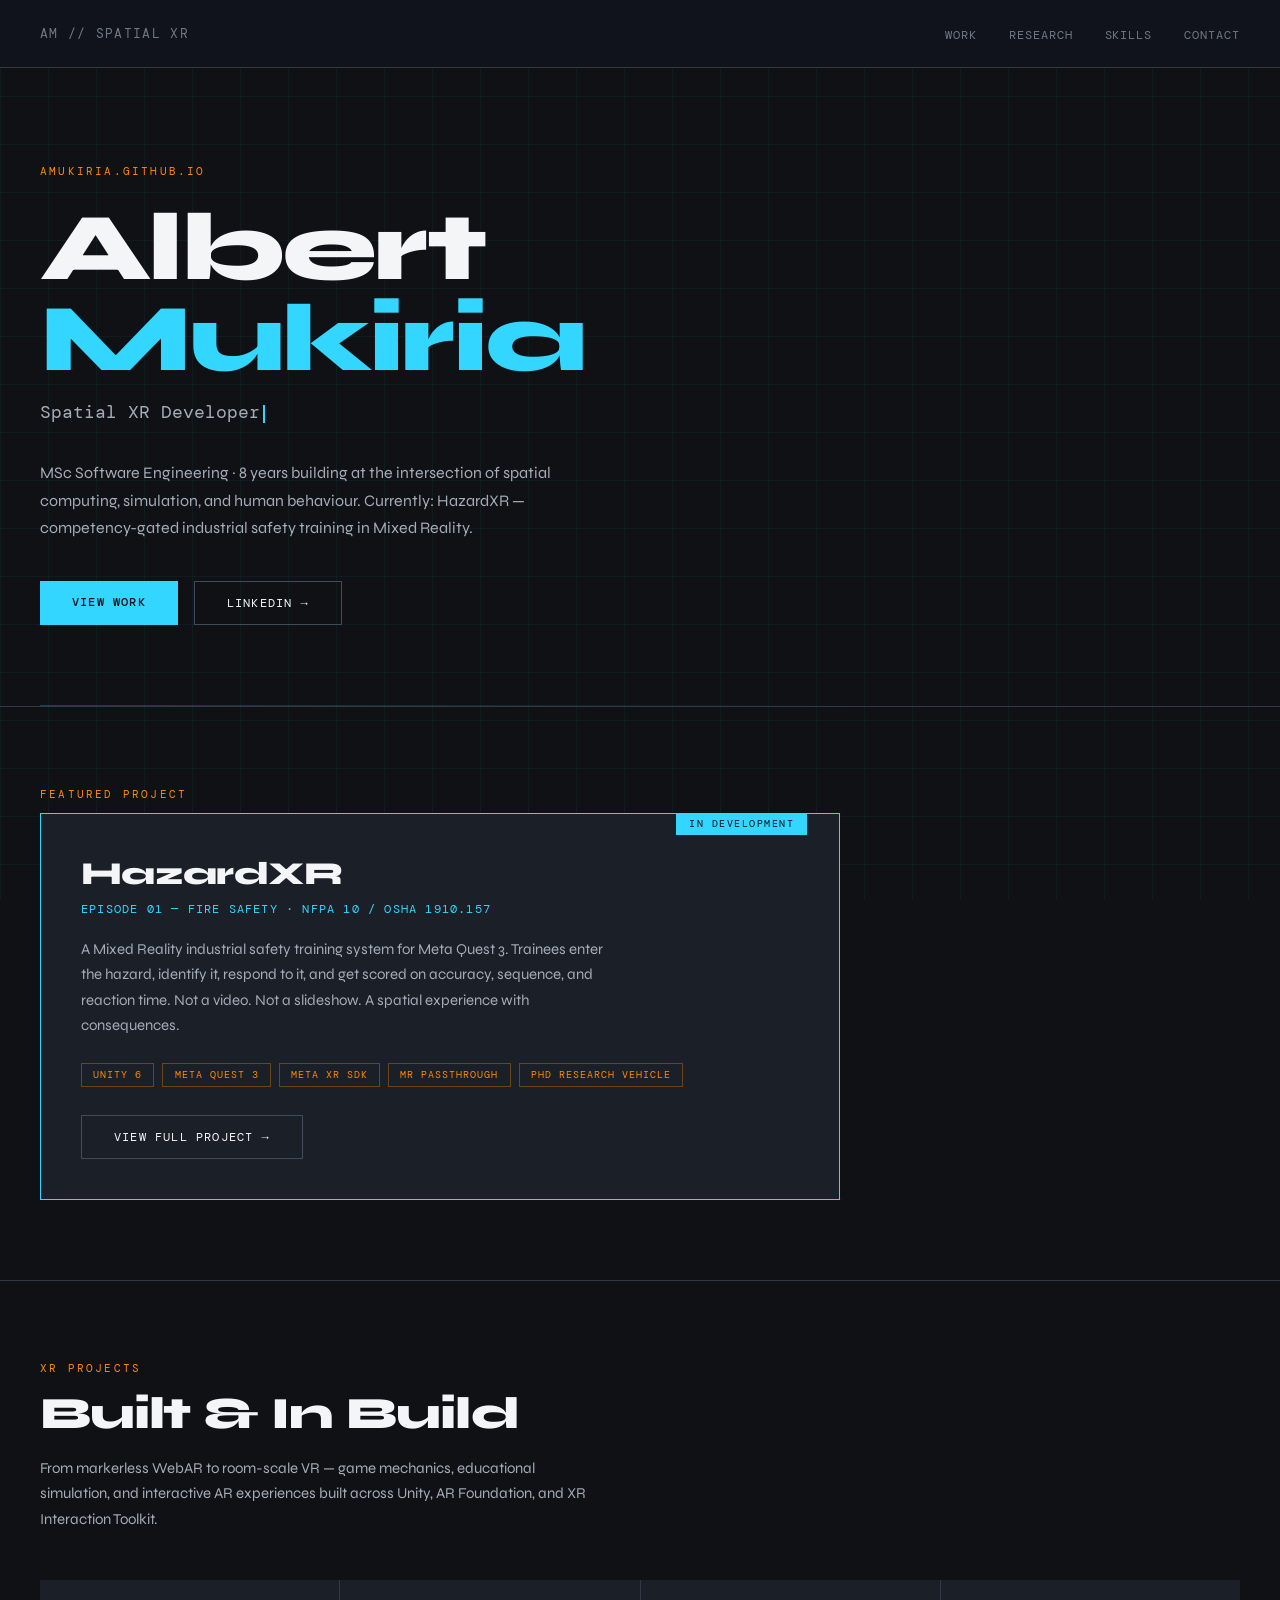
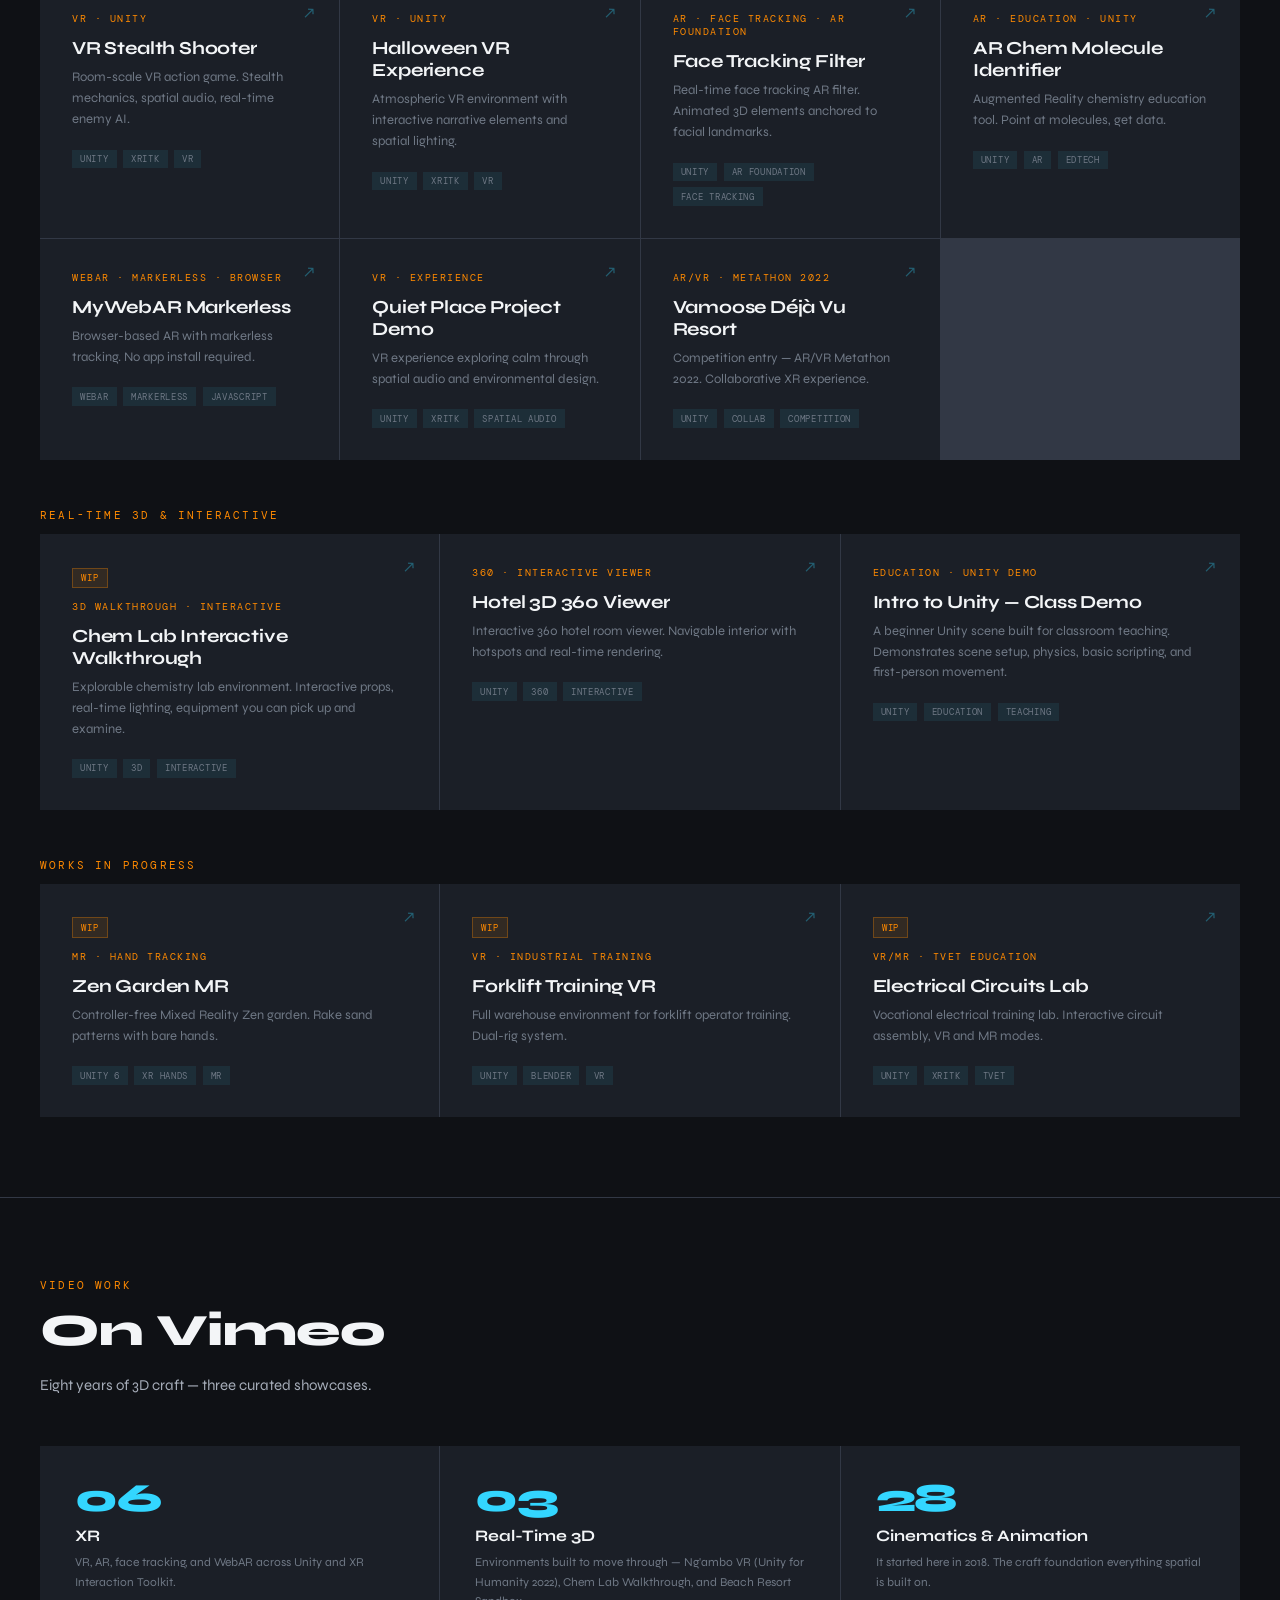
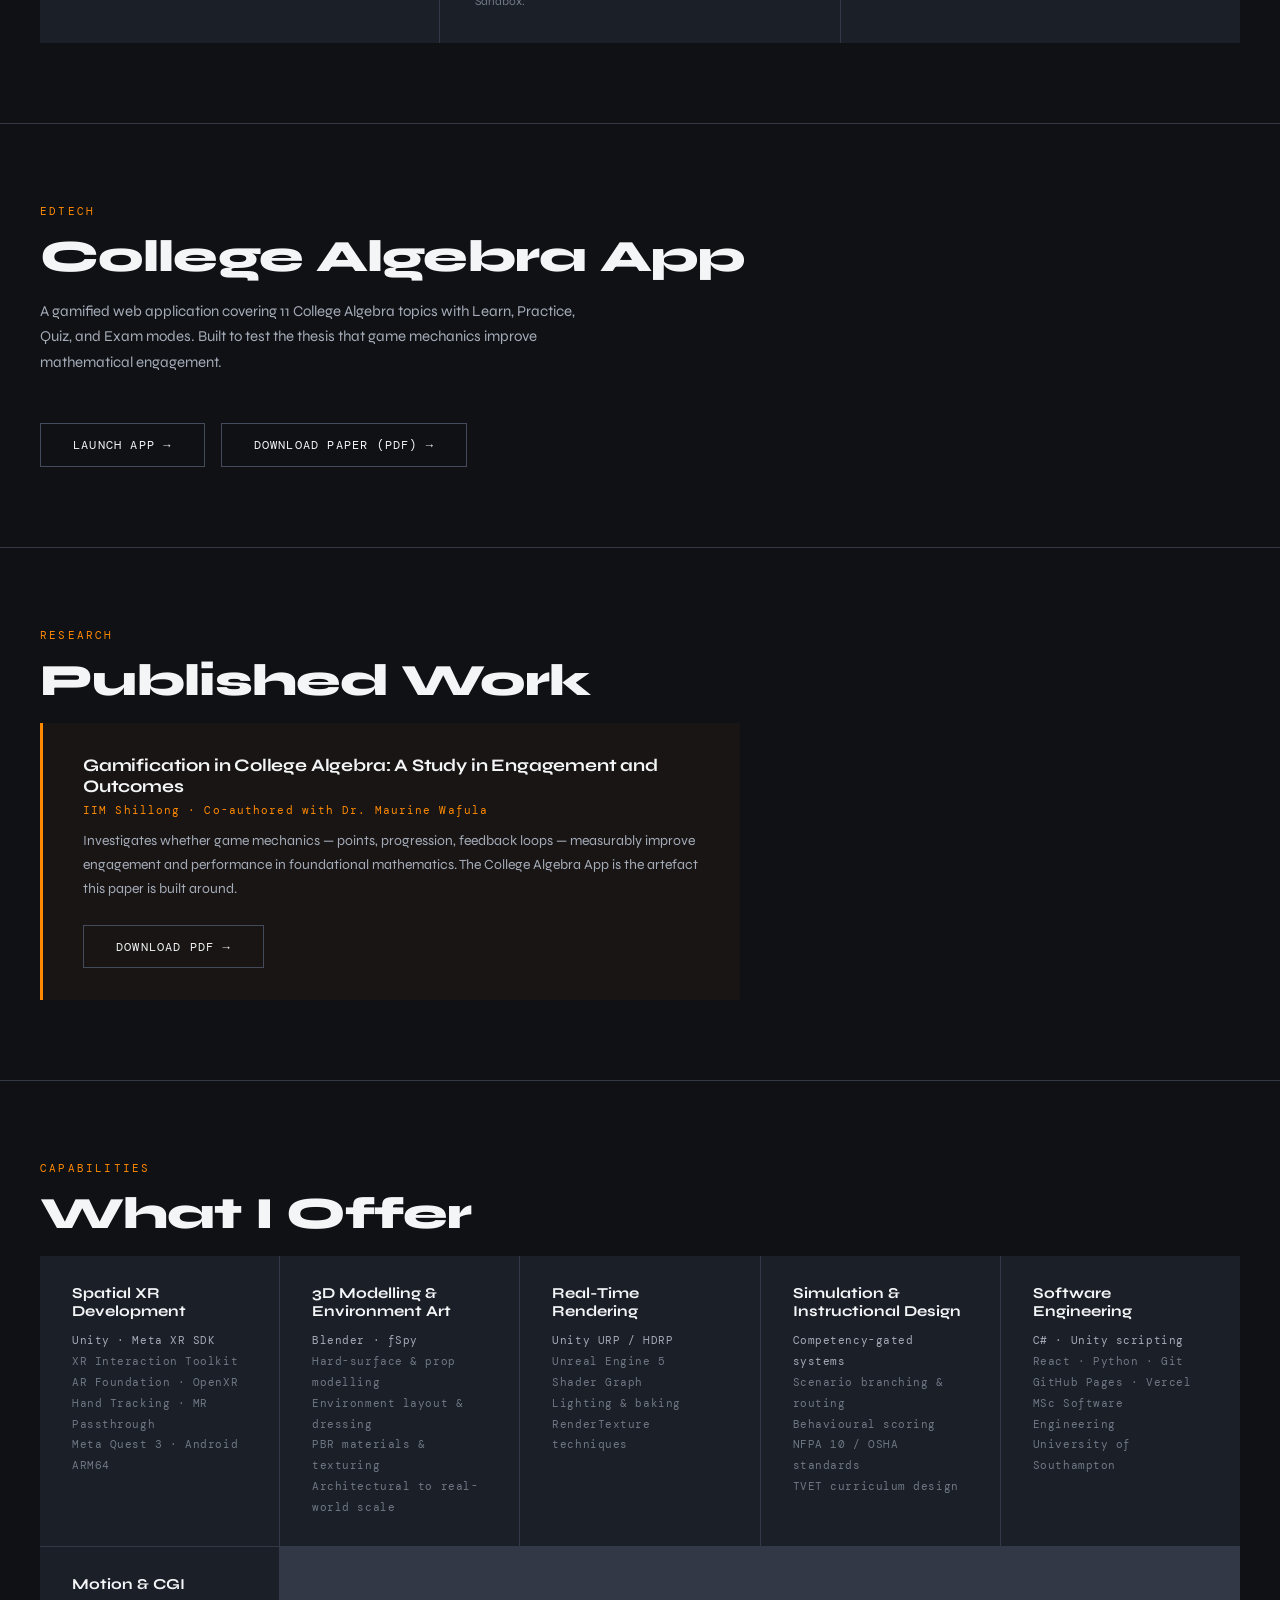
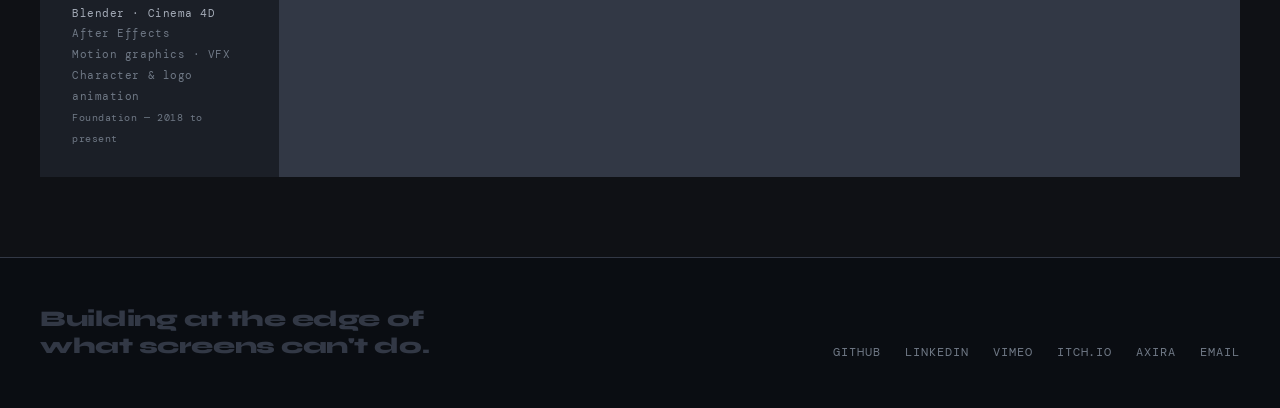
==== commit 1f1d0688: "update index.html new color scheme, added contact information" ====
--- a/index.html
+++ b/index.html
@@ -10,13 +10,13 @@
 <style>
   * { box-sizing: border-box; margin: 0; padding: 0; }
   html { scroll-behavior: smooth; }
-  body { background: #00000f; color: #E8EEFF; font-family: 'Syne', sans-serif; min-height: 100vh; overflow-x: hidden; }
+  body { background: #0F1115; color: #F3F5F7; font-family: 'Syne', sans-serif; min-height: 100vh; overflow-x: hidden; }
 
   .grid-bg {
     position: fixed; inset: 0;
     background-image:
-      linear-gradient(rgba(0,102,255,0.06) 1px, transparent 1px),
-      linear-gradient(90deg, rgba(0,102,255,0.06) 1px, transparent 1px);
+      linear-gradient(rgba(51,214,255,0.05) 1px, transparent 1px),
+      linear-gradient(90deg, rgba(51,214,255,0.05) 1px, transparent 1px);
     background-size: 48px 48px;
     pointer-events: none; z-index: 0;
   }
@@ -26,104 +26,106 @@
   nav {
     display: flex; justify-content: space-between; align-items: center;
     padding: 1.5rem 2.5rem;
-    border-bottom: 1px solid rgba(0,102,255,0.15);
+    border-bottom: 1px solid #323845;
     position: sticky; top: 0; z-index: 50;
-    background: rgba(0,0,15,0.9);
+    background: rgba(17,21,28,0.95);
     backdrop-filter: blur(8px);
   }
-  .nav-logo { font-family: 'DM Mono', monospace; font-size: 13px; color: rgba(232,238,255,0.5); letter-spacing: 0.1em; }
+  .nav-logo { font-family: 'DM Mono', monospace; font-size: 13px; color: #6F7885; letter-spacing: 0.1em; }
   .nav-links { display: flex; gap: 2rem; list-style: none; }
-  .nav-links a { font-family: 'DM Mono', monospace; font-size: 12px; color: rgba(232,238,255,0.5); text-decoration: none; letter-spacing: 0.08em; text-transform: uppercase; transition: color 0.2s; }
-  .nav-links a:hover { color: #0066FF; }
+  .nav-links a { font-family: 'DM Mono', monospace; font-size: 12px; color: #6F7885; text-decoration: none; letter-spacing: 0.08em; text-transform: uppercase; transition: color 0.2s; }
+  .nav-links a:hover { color: #33D6FF; }
 
   .hero { padding: 6rem 2.5rem 5rem; max-width: 900px; }
-  .hero-eyebrow { font-family: 'DM Mono', monospace; font-size: 11px; color: #0099AA; letter-spacing: 0.2em; text-transform: uppercase; margin-bottom: 1.5rem; }
-  .hero-name { font-size: clamp(3rem, 8vw, 6rem); font-weight: 800; line-height: 0.95; letter-spacing: -0.03em; color: #E8EEFF; margin-bottom: 1rem; }
-  .hero-name span { color: #0066FF; }
-  .hero-role { font-family: 'DM Mono', monospace; font-size: clamp(14px, 2vw, 18px); color: rgba(232,238,255,0.5); margin-bottom: 2rem; min-height: 1.5em; }
-  .cursor { display: inline-block; width: 2px; height: 1em; background: #0066FF; margin-left: 3px; vertical-align: middle; animation: blink 1s step-end infinite; }
+  .hero-eyebrow { font-family: 'DM Mono', monospace; font-size: 11px; color: #FF8A00; letter-spacing: 0.2em; text-transform: uppercase; margin-bottom: 1.5rem; }
+  .hero-name { font-size: clamp(3rem, 8vw, 6rem); font-weight: 800; line-height: 0.95; letter-spacing: -0.03em; color: #F3F5F7; margin-bottom: 1rem; }
+  .hero-name span { color: #33D6FF; }
+  .hero-role { font-family: 'DM Mono', monospace; font-size: clamp(14px, 2vw, 18px); color: #A5ACB8; margin-bottom: 2rem; min-height: 1.5em; }
+  .cursor { display: inline-block; width: 2px; height: 1em; background: #33D6FF; margin-left: 3px; vertical-align: middle; animation: blink 1s step-end infinite; }
   @keyframes blink { 50% { opacity: 0; } }
-  .hero-bio { font-size: 16px; line-height: 1.7; color: rgba(232,238,255,0.6); max-width: 560px; margin-bottom: 2.5rem; }
+  .hero-bio { font-size: 16px; line-height: 1.7; color: #A5ACB8; max-width: 560px; margin-bottom: 2.5rem; }
   .hero-actions { display: flex; gap: 1rem; flex-wrap: wrap; }
 
-  .btn-primary { background: #EF9F27; color: #00000f; border: none; padding: 0.8rem 2rem; font-family: 'DM Mono', monospace; font-size: 12px; font-weight: 500; letter-spacing: 0.1em; text-transform: uppercase; cursor: pointer; text-decoration: none; display: inline-block; transition: opacity 0.2s; }
-  .btn-primary:hover { opacity: 0.85; }
-  .btn-outline { background: transparent; color: #E8EEFF; border: 1px solid rgba(232,238,255,0.25); padding: 0.8rem 2rem; font-family: 'DM Mono', monospace; font-size: 12px; letter-spacing: 0.1em; text-transform: uppercase; cursor: pointer; text-decoration: none; display: inline-block; transition: border-color 0.2s, color 0.2s; }
-  .btn-outline:hover { border-color: #0066FF; color: #0066FF; }
-
-  .section { padding: 5rem 2.5rem; border-top: 1px solid rgba(0,102,255,0.1); }
-  .section-label { font-family: 'DM Mono', monospace; font-size: 11px; color: #0099AA; letter-spacing: 0.2em; text-transform: uppercase; margin-bottom: 0.75rem; }
-  .section-title { font-size: clamp(1.8rem, 4vw, 2.8rem); font-weight: 800; letter-spacing: -0.02em; color: #E8EEFF; margin-bottom: 1rem; }
-  .section-desc { font-size: 15px; color: rgba(232,238,255,0.5); max-width: 560px; line-height: 1.7; margin-bottom: 3rem; }
-
-  .hazard-card { border: 1px solid #0066FF; padding: 2.5rem; position: relative; background: rgba(0,102,255,0.04); max-width: 800px; cursor: pointer; transition: background 0.2s; }
-  .hazard-card:hover { background: rgba(0,102,255,0.08); }
-  .hazard-tag { position: absolute; top: -1px; right: 2rem; background: #0066FF; color: #E8EEFF; font-family: 'DM Mono', monospace; font-size: 10px; letter-spacing: 0.15em; text-transform: uppercase; padding: 0.3rem 0.8rem; }
-  .hazard-title { font-size: 2rem; font-weight: 800; color: #E8EEFF; margin-bottom: 0.5rem; letter-spacing: -0.02em; }
-  .hazard-sub { font-family: 'DM Mono', monospace; font-size: 12px; color: #0066FF; letter-spacing: 0.1em; margin-bottom: 1.25rem; }
-  .hazard-desc { font-size: 15px; line-height: 1.7; color: rgba(232,238,255,0.6); margin-bottom: 1.5rem; max-width: 540px; }
+  .btn-primary { background: #33D6FF; color: #0F1115; border: none; padding: 0.8rem 2rem; font-family: 'DM Mono', monospace; font-size: 12px; font-weight: 500; letter-spacing: 0.1em; text-transform: uppercase; cursor: pointer; text-decoration: none; display: inline-block; transition: background 0.2s; }
+  .btn-primary:hover { background: #3DDCFF; }
+  .btn-outline { background: transparent; color: #F3F5F7; border: 1px solid #434B5B; padding: 0.8rem 2rem; font-family: 'DM Mono', monospace; font-size: 12px; letter-spacing: 0.1em; text-transform: uppercase; cursor: pointer; text-decoration: none; display: inline-block; transition: border-color 0.2s, color 0.2s; }
+  .btn-outline:hover { border-color: #33D6FF; color: #33D6FF; }
+  .btn-sm { padding: 0.5rem 1rem; font-size: 11px; }
+
+  .section { padding: 5rem 2.5rem; border-top: 1px solid #323845; }
+  .section-label { font-family: 'DM Mono', monospace; font-size: 11px; color: #FF8A00; letter-spacing: 0.2em; text-transform: uppercase; margin-bottom: 0.75rem; }
+  .section-title { font-size: clamp(1.8rem, 4vw, 2.8rem); font-weight: 800; letter-spacing: -0.02em; color: #F3F5F7; margin-bottom: 1rem; }
+  .section-desc { font-size: 15px; color: #A5ACB8; max-width: 560px; line-height: 1.7; margin-bottom: 3rem; }
+
+  .hazard-card { border: 1px solid #33D6FF; padding: 2.5rem; position: relative; background: #1B1F27; max-width: 800px; cursor: pointer; transition: background 0.2s; }
+  .hazard-card:hover { background: #252B36; }
+  .hazard-tag { position: absolute; top: -1px; right: 2rem; background: #33D6FF; color: #0F1115; font-family: 'DM Mono', monospace; font-size: 10px; letter-spacing: 0.15em; text-transform: uppercase; padding: 0.3rem 0.8rem; }
+  .hazard-title { font-size: 2rem; font-weight: 800; color: #F3F5F7; margin-bottom: 0.5rem; letter-spacing: -0.02em; }
+  .hazard-sub { font-family: 'DM Mono', monospace; font-size: 12px; color: #33D6FF; letter-spacing: 0.1em; margin-bottom: 1.25rem; }
+  .hazard-desc { font-size: 15px; line-height: 1.7; color: #A5ACB8; margin-bottom: 1.5rem; max-width: 540px; }
   .hazard-stack { display: flex; gap: 0.5rem; flex-wrap: wrap; margin-bottom: 1.75rem; }
-  .tag { font-family: 'DM Mono', monospace; font-size: 10px; letter-spacing: 0.1em; text-transform: uppercase; padding: 0.3rem 0.7rem; border: 1px solid rgba(0,153,170,0.4); color: #0099AA; }
-
-  .project-grid { display: grid; grid-template-columns: repeat(auto-fit, minmax(260px, 1fr)); gap: 1px; background: rgba(0,102,255,0.1); }
-  .project-card { background: #00000f; padding: 2rem; transition: background 0.2s; cursor: pointer; position: relative; }
-  .project-card:hover { background: rgba(0,102,255,0.06); }
-  .project-type { font-family: 'DM Mono', monospace; font-size: 10px; color: #0099AA; letter-spacing: 0.15em; text-transform: uppercase; margin-bottom: 0.75rem; }
-  .project-name { font-size: 1.15rem; font-weight: 700; color: #E8EEFF; margin-bottom: 0.5rem; letter-spacing: -0.01em; }
-  .project-desc { font-size: 13px; line-height: 1.6; color: rgba(232,238,255,0.45); margin-bottom: 1.25rem; }
+  .tag { font-family: 'DM Mono', monospace; font-size: 10px; letter-spacing: 0.1em; text-transform: uppercase; padding: 0.3rem 0.7rem; border: 1px solid rgba(255,138,0,0.35); color: #FF8A00; }
+
+  .project-grid { display: grid; grid-template-columns: repeat(auto-fit, minmax(260px, 1fr)); gap: 1px; background: #323845; }
+  .project-card { background: #1B1F27; padding: 2rem; transition: background 0.2s; cursor: pointer; position: relative; }
+  .project-card:hover { background: #252B36; }
+  .project-type { font-family: 'DM Mono', monospace; font-size: 10px; color: #FF8A00; letter-spacing: 0.15em; text-transform: uppercase; margin-bottom: 0.75rem; }
+  .project-name { font-size: 1.15rem; font-weight: 700; color: #F3F5F7; margin-bottom: 0.5rem; letter-spacing: -0.01em; }
+  .project-desc { font-size: 13px; line-height: 1.6; color: #6F7885; margin-bottom: 1.25rem; }
   .project-tags { display: flex; gap: 0.4rem; flex-wrap: wrap; }
-  .project-tag { font-family: 'DM Mono', monospace; font-size: 9px; letter-spacing: 0.08em; text-transform: uppercase; padding: 0.2rem 0.5rem; background: rgba(0,102,255,0.08); color: rgba(232,238,255,0.4); }
-  .wip-badge { font-family: 'DM Mono', monospace; font-size: 9px; letter-spacing: 0.1em; text-transform: uppercase; padding: 0.2rem 0.5rem; background: rgba(239,159,39,0.1); color: #EF9F27; border: 1px solid rgba(239,159,39,0.3); display: inline-block; margin-bottom: 0.75rem; }
-  .card-arrow { position: absolute; top: 1.5rem; right: 1.5rem; color: rgba(0,102,255,0.35); font-size: 16px; transition: color 0.2s; }
-  .project-card:hover .card-arrow { color: #0066FF; }
-
-  .vimeo-grid { display: grid; grid-template-columns: repeat(3, 1fr); gap: 1px; background: rgba(0,102,255,0.1); }
-  .vimeo-card { background: #00000f; padding: 2rem; border-left: 3px solid transparent; transition: all 0.2s; text-decoration: none; display: block; }
-  .vimeo-card:hover { background: rgba(0,102,255,0.06); border-left-color: #0066FF; }
-  .vimeo-count { font-size: 2.5rem; font-weight: 800; color: #0066FF; letter-spacing: -0.03em; line-height: 1; margin-bottom: 0.5rem; }
-  .vimeo-label { font-size: 1rem; font-weight: 700; color: #E8EEFF; margin-bottom: 0.5rem; }
-  .vimeo-desc { font-size: 12px; line-height: 1.6; color: rgba(232,238,255,0.4); }
-
-  .research-block { border-left: 3px solid #EF9F27; padding: 2rem 2.5rem; background: rgba(239,159,39,0.03); max-width: 700px; }
-  .research-title { font-size: 1.1rem; font-weight: 700; color: #E8EEFF; margin-bottom: 0.4rem; letter-spacing: -0.01em; }
-  .research-meta { font-family: 'DM Mono', monospace; font-size: 11px; color: rgba(239,159,39,0.8); letter-spacing: 0.1em; margin-bottom: 0.75rem; }
-  .research-desc { font-size: 14px; line-height: 1.7; color: rgba(232,238,255,0.5); margin-bottom: 1.5rem; }
-
-  .skills-grid { display: grid; grid-template-columns: repeat(auto-fit, minmax(200px, 1fr)); gap: 1px; background: rgba(0,102,255,0.1); }
-  .skill-block { background: #00000f; padding: 1.75rem 2rem; }
-  .skill-name { font-size: 0.95rem; font-weight: 700; color: #E8EEFF; margin-bottom: 0.5rem; }
-  .skill-items { font-family: 'DM Mono', monospace; font-size: 11px; color: rgba(232,238,255,0.35); letter-spacing: 0.05em; line-height: 1.8; }
-
-  .divider-line { height: 1px; background: linear-gradient(90deg, #0066FF 0%, transparent 60%); margin: 0 2.5rem; opacity: 0.3; }
-
-  footer { padding: 3rem 2.5rem; border-top: 1px solid rgba(0,102,255,0.1); display: flex; justify-content: space-between; align-items: flex-end; flex-wrap: wrap; gap: 2rem; }
-  .footer-tagline { font-size: 1.4rem; font-weight: 800; color: rgba(232,238,255,0.15); letter-spacing: -0.02em; max-width: 400px; line-height: 1.2; }
+  .project-tag { font-family: 'DM Mono', monospace; font-size: 9px; letter-spacing: 0.08em; text-transform: uppercase; padding: 0.2rem 0.5rem; background: rgba(51,214,255,0.08); color: #6F7885; }
+  .wip-badge { font-family: 'DM Mono', monospace; font-size: 9px; letter-spacing: 0.1em; text-transform: uppercase; padding: 0.2rem 0.5rem; background: rgba(255,138,0,0.1); color: #FF8A00; border: 1px solid rgba(255,138,0,0.3); display: inline-block; margin-bottom: 0.75rem; }
+  .card-arrow { position: absolute; top: 1.5rem; right: 1.5rem; color: rgba(51,214,255,0.35); font-size: 16px; transition: color 0.2s; }
+  .project-card:hover .card-arrow { color: #33D6FF; }
+
+  .vimeo-grid { display: grid; grid-template-columns: repeat(3, 1fr); gap: 1px; background: #323845; }
+  .vimeo-card { background: #1B1F27; padding: 2rem; border-left: 3px solid transparent; transition: all 0.2s; text-decoration: none; display: block; }
+  .vimeo-card:hover { background: #252B36; border-left-color: #33D6FF; }
+  .vimeo-count { font-size: 2.5rem; font-weight: 800; color: #33D6FF; letter-spacing: -0.03em; line-height: 1; margin-bottom: 0.5rem; }
+  .vimeo-label { font-size: 1rem; font-weight: 700; color: #F3F5F7; margin-bottom: 0.5rem; }
+  .vimeo-desc { font-size: 12px; line-height: 1.6; color: #6F7885; }
+
+  .research-block { border-left: 3px solid #FF8A00; padding: 2rem 2.5rem; background: rgba(255,138,0,0.04); max-width: 700px; }
+  .research-title { font-size: 1.1rem; font-weight: 700; color: #F3F5F7; margin-bottom: 0.4rem; letter-spacing: -0.01em; }
+  .research-meta { font-family: 'DM Mono', monospace; font-size: 11px; color: #FF8A00; letter-spacing: 0.1em; margin-bottom: 0.75rem; }
+  .research-desc { font-size: 14px; line-height: 1.7; color: #A5ACB8; margin-bottom: 1.5rem; }
+
+  .skills-grid { display: grid; grid-template-columns: repeat(auto-fit, minmax(220px, 1fr)); gap: 1px; background: #323845; }
+  .skill-block { background: #1B1F27; padding: 1.75rem 2rem; }
+  .skill-name { font-size: 0.95rem; font-weight: 700; color: #F3F5F7; margin-bottom: 0.6rem; }
+  .skill-items { font-family: 'DM Mono', monospace; font-size: 11px; color: #6F7885; letter-spacing: 0.05em; line-height: 1.9; }
+  .skill-items span { color: #A5ACB8; }
+
+  .divider-line { height: 1px; background: linear-gradient(90deg, #33D6FF 0%, transparent 70%); margin: 0 2.5rem; opacity: 0.25; }
+
+  footer { padding: 3rem 2.5rem; border-top: 1px solid #323845; background: #0A0D12; display: flex; justify-content: space-between; align-items: flex-end; flex-wrap: wrap; gap: 2rem; }
+  .footer-tagline { font-size: 1.4rem; font-weight: 800; color: #323845; letter-spacing: -0.02em; max-width: 400px; line-height: 1.2; }
   .footer-links { display: flex; gap: 1.5rem; flex-wrap: wrap; }
-  .footer-links a { font-family: 'DM Mono', monospace; font-size: 12px; color: rgba(232,238,255,0.4); text-decoration: none; letter-spacing: 0.08em; text-transform: uppercase; transition: color 0.2s; }
-  .footer-links a:hover { color: #0066FF; }
+  .footer-links a { font-family: 'DM Mono', monospace; font-size: 12px; color: #6F7885; text-decoration: none; letter-spacing: 0.08em; text-transform: uppercase; transition: color 0.2s; }
+  .footer-links a:hover { color: #33D6FF; }
 
   /* Modal */
-  .modal-wrap { display: none; position: fixed; inset: 0; z-index: 200; background: rgba(0,0,8,0.88); overflow-y: auto; padding: 2rem; }
+  .modal-wrap { display: none; position: fixed; inset: 0; z-index: 200; background: rgba(10,13,18,0.92); overflow-y: auto; padding: 2rem; }
   .modal-wrap.open { display: flex; align-items: flex-start; justify-content: center; }
-  .modal { background: #00000f; border: 1px solid rgba(0,102,255,0.3); max-width: 680px; width: 100%; margin: auto; position: relative; }
-  .modal-header { padding: 2rem 2.5rem 1.5rem; border-bottom: 1px solid rgba(0,102,255,0.1); }
-  .modal-close { position: absolute; top: 1.25rem; right: 1.5rem; background: none; border: none; color: rgba(232,238,255,0.4); font-size: 22px; cursor: pointer; font-family: 'DM Mono', monospace; line-height: 1; transition: color 0.2s; }
-  .modal-close:hover { color: #E8EEFF; }
-  .modal-type { font-family: 'DM Mono', monospace; font-size: 10px; color: #0099AA; letter-spacing: 0.2em; text-transform: uppercase; margin-bottom: 0.6rem; }
-  .modal-title { font-size: 1.75rem; font-weight: 800; color: #E8EEFF; letter-spacing: -0.02em; }
+  .modal { background: #1B1F27; border: 1px solid #434B5B; max-width: 680px; width: 100%; margin: auto; position: relative; }
+  .modal-header { padding: 2rem 2.5rem 1.5rem; border-bottom: 1px solid #323845; }
+  .modal-close { position: absolute; top: 1.25rem; right: 1.5rem; background: none; border: none; color: #6F7885; font-size: 22px; cursor: pointer; font-family: 'DM Mono', monospace; line-height: 1; transition: color 0.2s; }
+  .modal-close:hover { color: #F3F5F7; }
+  .modal-type { font-family: 'DM Mono', monospace; font-size: 10px; color: #FF8A00; letter-spacing: 0.2em; text-transform: uppercase; margin-bottom: 0.6rem; }
+  .modal-title { font-size: 1.75rem; font-weight: 800; color: #F3F5F7; letter-spacing: -0.02em; }
   .modal-body { padding: 1.75rem 2.5rem 2.5rem; }
-  .modal-desc { font-size: 15px; line-height: 1.75; color: rgba(232,238,255,0.65); margin-bottom: 1.5rem; }
-  .modal-section-label { font-family: 'DM Mono', monospace; font-size: 10px; color: rgba(232,238,255,0.3); letter-spacing: 0.15em; text-transform: uppercase; margin-bottom: 0.6rem; margin-top: 1.5rem; }
+  .modal-desc { font-size: 15px; line-height: 1.75; color: #A5ACB8; margin-bottom: 1.5rem; }
+  .modal-section-label { font-family: 'DM Mono', monospace; font-size: 10px; color: #6F7885; letter-spacing: 0.15em; text-transform: uppercase; margin-bottom: 0.6rem; margin-top: 1.5rem; }
   .modal-tags { display: flex; gap: 0.4rem; flex-wrap: wrap; }
-  .modal-tag { font-family: 'DM Mono', monospace; font-size: 10px; letter-spacing: 0.08em; text-transform: uppercase; padding: 0.3rem 0.6rem; background: rgba(0,102,255,0.08); color: rgba(232,238,255,0.5); border: 1px solid rgba(0,102,255,0.15); }
-  .modal-actions { display: flex; gap: 0.75rem; flex-wrap: wrap; margin-top: 2rem; border-top: 1px solid rgba(0,102,255,0.1); padding-top: 1.75rem; }
-  .modal-highlight { background: rgba(0,153,170,0.06); border-left: 3px solid #0099AA; padding: 1rem 1.25rem; margin: 1rem 0; }
-  .modal-highlight p { font-size: 13px; line-height: 1.6; color: rgba(232,238,255,0.55); }
+  .modal-tag { font-family: 'DM Mono', monospace; font-size: 10px; letter-spacing: 0.08em; text-transform: uppercase; padding: 0.3rem 0.6rem; background: rgba(51,214,255,0.08); color: #A5ACB8; border: 1px solid #323845; }
+  .modal-actions { display: flex; gap: 0.75rem; flex-wrap: wrap; margin-top: 2rem; border-top: 1px solid #323845; padding-top: 1.75rem; }
+  .modal-highlight { background: rgba(51,214,255,0.05); border-left: 3px solid #33D6FF; padding: 1rem 1.25rem; margin: 1rem 0; }
+  .modal-highlight p { font-size: 13px; line-height: 1.6; color: #A5ACB8; }
 
   @media (max-width: 600px) {
-    nav { padding: 1.25rem 1.25rem; }
+    nav { padding: 1.25rem; }
     .nav-links { gap: 1rem; }
-    .hero { padding: 3rem 1.25rem 3rem; }
+    .hero { padding: 3rem 1.25rem; }
     .section { padding: 3rem 1.25rem; }
     .vimeo-grid { grid-template-columns: 1fr; }
     footer { padding: 2rem 1.25rem; }
@@ -153,7 +155,7 @@
     <p class="hero-bio">MSc Software Engineering · 8 years building at the intersection of spatial computing, simulation, and human behaviour. Currently: HazardXR — competency-gated industrial safety training in Mixed Reality.</p>
     <div class="hero-actions">
       <a href="#work" class="btn-primary">View Work</a>
-      <a href="./cv.pdf" class="btn-outline">Download CV</a>
+      <a href="https://www.linkedin.com/in/albert-mukiria/" class="btn-outline" target="_blank" rel="noopener">LinkedIn →</a>
     </div>
   </section>
 
@@ -185,49 +187,49 @@
     <p class="section-desc">From markerless WebAR to room-scale VR — game mechanics, educational simulation, and interactive AR experiences built across Unity, AR Foundation, and XR Interaction Toolkit.</p>
 
     <div class="project-grid">
-      <div class="project-card" onclick="openModal('stealth')" role="button" aria-label="VR Stealth Shooter">
+      <div class="project-card" onclick="openModal('stealth')" role="button">
         <span class="card-arrow">↗</span>
         <p class="project-type">VR · Unity</p>
         <h3 class="project-name">VR Stealth Shooter</h3>
         <p class="project-desc">Room-scale VR action game. Stealth mechanics, spatial audio, real-time enemy AI.</p>
         <div class="project-tags"><span class="project-tag">Unity</span><span class="project-tag">XRITK</span><span class="project-tag">VR</span></div>
       </div>
-      <div class="project-card" onclick="openModal('halloween')" role="button" aria-label="Halloween VR Experience">
+      <div class="project-card" onclick="openModal('halloween')" role="button">
         <span class="card-arrow">↗</span>
         <p class="project-type">VR · Unity</p>
         <h3 class="project-name">Halloween VR Experience</h3>
         <p class="project-desc">Atmospheric VR environment with interactive narrative elements and spatial lighting.</p>
         <div class="project-tags"><span class="project-tag">Unity</span><span class="project-tag">XRITK</span><span class="project-tag">VR</span></div>
       </div>
-      <div class="project-card" onclick="openModal('facetrack')" role="button" aria-label="Face Tracking Ice Cream Filter">
+      <div class="project-card" onclick="openModal('facetrack')" role="button">
         <span class="card-arrow">↗</span>
         <p class="project-type">AR · Face Tracking · AR Foundation</p>
         <h3 class="project-name">Face Tracking Filter</h3>
-        <p class="project-desc">Real-time face tracking AR filter built with AR Foundation. Overlays animated elements on detected facial landmarks.</p>
+        <p class="project-desc">Real-time face tracking AR filter. Animated 3D elements anchored to facial landmarks.</p>
         <div class="project-tags"><span class="project-tag">Unity</span><span class="project-tag">AR Foundation</span><span class="project-tag">Face Tracking</span></div>
       </div>
-      <div class="project-card" onclick="openModal('chemAR')" role="button" aria-label="AR Chem Molecule Identifier">
+      <div class="project-card" onclick="openModal('chemAR')" role="button">
         <span class="card-arrow">↗</span>
         <p class="project-type">AR · Education · Unity</p>
         <h3 class="project-name">AR Chem Molecule Identifier</h3>
         <p class="project-desc">Augmented Reality chemistry education tool. Point at molecules, get data.</p>
         <div class="project-tags"><span class="project-tag">Unity</span><span class="project-tag">AR</span><span class="project-tag">EdTech</span></div>
       </div>
-      <div class="project-card" onclick="openModal('webaR')" role="button" aria-label="MyWebAR Markerless">
+      <div class="project-card" onclick="openModal('webaR')" role="button">
         <span class="card-arrow">↗</span>
         <p class="project-type">WebAR · Markerless · Browser</p>
         <h3 class="project-name">MyWebAR Markerless</h3>
         <p class="project-desc">Browser-based AR with markerless tracking. No app install required.</p>
         <div class="project-tags"><span class="project-tag">WebAR</span><span class="project-tag">Markerless</span><span class="project-tag">JavaScript</span></div>
       </div>
-      <div class="project-card" onclick="openModal('quiet')" role="button" aria-label="Quiet Place Project Demo">
+      <div class="project-card" onclick="openModal('quiet')" role="button">
         <span class="card-arrow">↗</span>
         <p class="project-type">VR · Experience</p>
         <h3 class="project-name">Quiet Place Project Demo</h3>
         <p class="project-desc">VR experience exploring calm through spatial audio and environmental design.</p>
         <div class="project-tags"><span class="project-tag">Unity</span><span class="project-tag">XRITK</span><span class="project-tag">Spatial Audio</span></div>
       </div>
-      <div class="project-card" onclick="openModal('vamoose')" role="button" aria-label="Vamoose Déjà Vu Resort">
+      <div class="project-card" onclick="openModal('vamoose')" role="button">
         <span class="card-arrow">↗</span>
         <p class="project-type">AR/VR · Metathon 2022</p>
         <h3 class="project-name">Vamoose Déjà Vu Resort</h3>
@@ -236,9 +238,37 @@
       </div>
     </div>
 
-    <p class="section-label" style="margin-top: 3rem;">Works in Progress</p>
-    <div class="project-grid" style="margin-top: 0;">
-      <div class="project-card" onclick="openModal('zen')" role="button" aria-label="Zen Garden MR">
+    <!-- RT3D / INTERACTIVE -->
+    <p class="section-label" style="margin-top:3rem;">Real-Time 3D & Interactive</p>
+    <div class="project-grid" style="margin-top:0;">
+      <div class="project-card" onclick="openModal('chemlab')" role="button">
+        <span class="card-arrow">↗</span>
+        <span class="wip-badge">WIP</span>
+        <p class="project-type">3D Walkthrough · Interactive</p>
+        <h3 class="project-name">Chem Lab Interactive Walkthrough</h3>
+        <p class="project-desc">Explorable chemistry lab environment. Interactive props, real-time lighting, equipment you can pick up and examine.</p>
+        <div class="project-tags"><span class="project-tag">Unity</span><span class="project-tag">3D</span><span class="project-tag">Interactive</span></div>
+      </div>
+      <div class="project-card" onclick="openModal('hotel')" role="button">
+        <span class="card-arrow">↗</span>
+        <p class="project-type">360 · Interactive Viewer</p>
+        <h3 class="project-name">Hotel 3D 360 Viewer</h3>
+        <p class="project-desc">Interactive 360 hotel room viewer. Navigable interior with hotspots and real-time rendering.</p>
+        <div class="project-tags"><span class="project-tag">Unity</span><span class="project-tag">360</span><span class="project-tag">Interactive</span></div>
+      </div>
+      <div class="project-card" onclick="openModal('unityintro')" role="button">
+        <span class="card-arrow">↗</span>
+        <p class="project-type">Education · Unity Demo</p>
+        <h3 class="project-name">Intro to Unity — Class Demo</h3>
+        <p class="project-desc">A beginner Unity scene built for classroom teaching. Demonstrates scene setup, physics, basic scripting, and first-person movement.</p>
+        <div class="project-tags"><span class="project-tag">Unity</span><span class="project-tag">Education</span><span class="project-tag">Teaching</span></div>
+      </div>
+    </div>
+
+    <!-- WIP -->
+    <p class="section-label" style="margin-top:3rem;">Works in Progress</p>
+    <div class="project-grid" style="margin-top:0;">
+      <div class="project-card" onclick="openModal('zen')" role="button">
         <span class="card-arrow">↗</span>
         <span class="wip-badge">WIP</span>
         <p class="project-type">MR · Hand Tracking</p>
@@ -246,15 +276,15 @@
         <p class="project-desc">Controller-free Mixed Reality Zen garden. Rake sand patterns with bare hands.</p>
         <div class="project-tags"><span class="project-tag">Unity 6</span><span class="project-tag">XR Hands</span><span class="project-tag">MR</span></div>
       </div>
-      <div class="project-card" onclick="openModal('forklift')" role="button" aria-label="Forklift Training VR">
+      <div class="project-card" onclick="openModal('forklift')" role="button">
         <span class="card-arrow">↗</span>
         <span class="wip-badge">WIP</span>
         <p class="project-type">VR · Industrial Training</p>
         <h3 class="project-name">Forklift Training VR</h3>
         <p class="project-desc">Full warehouse environment for forklift operator training. Dual-rig system.</p>
-        <div class="project-tags"><span class="project-tag">Unity</span><span class="project-tag">VR</span><span class="project-tag">Simulation</span></div>
-      </div>
-      <div class="project-card" onclick="openModal('circuits')" role="button" aria-label="Electrical Circuits Lab">
+        <div class="project-tags"><span class="project-tag">Unity</span><span class="project-tag">Blender</span><span class="project-tag">VR</span></div>
+      </div>
+      <div class="project-card" onclick="openModal('circuits')" role="button">
         <span class="card-arrow">↗</span>
         <span class="wip-badge">WIP</span>
         <p class="project-type">VR/MR · TVET Education</p>
@@ -277,9 +307,9 @@
         <p class="vimeo-desc">VR, AR, face tracking, and WebAR across Unity and XR Interaction Toolkit.</p>
       </a>
       <a href="https://vimeo.com/showcase/12304846" class="vimeo-card" target="_blank" rel="noopener">
-        <p class="vimeo-count">02</p>
+        <p class="vimeo-count">03</p>
         <p class="vimeo-label">Real-Time 3D</p>
-        <p class="vimeo-desc">Environments built to move through — Ng'ambo VR (Unity for Humanity 2022) and Beach Resort Sandbox.</p>
+        <p class="vimeo-desc">Environments built to move through — Ng'ambo VR (Unity for Humanity 2022), Chem Lab Walkthrough, and Beach Resort Sandbox.</p>
       </a>
       <a href="https://vimeo.com/showcase/12304845" class="vimeo-card" target="_blank" rel="noopener">
         <p class="vimeo-count">28</p>
@@ -315,31 +345,67 @@
   <!-- SKILLS -->
   <section class="section" id="skills">
     <p class="section-label">Capabilities</p>
-    <h2 class="section-title">Skills</h2>
+    <h2 class="section-title">What I Offer</h2>
     <div class="skills-grid">
       <div class="skill-block">
-        <p class="skill-name">Real-Time 3D</p>
-        <p class="skill-items">Unity · Unreal Engine 5<br>Blender · URP / HDRP<br>Shader Graph</p>
+        <p class="skill-name">Spatial XR Development</p>
+        <p class="skill-items">
+          <span>Unity · Meta XR SDK</span><br>
+          XR Interaction Toolkit<br>
+          AR Foundation · OpenXR<br>
+          Hand Tracking · MR Passthrough<br>
+          Meta Quest 3 · Android ARM64
+        </p>
       </div>
       <div class="skill-block">
-        <p class="skill-name">XR Development</p>
-        <p class="skill-items">Meta XR SDK · XRITK<br>AR Foundation · OpenXR<br>Hand Tracking · MR Passthrough</p>
+        <p class="skill-name">3D Modelling & Environment Art</p>
+        <p class="skill-items">
+          <span>Blender · fSpy</span><br>
+          Hard-surface & prop modelling<br>
+          Environment layout & dressing<br>
+          PBR materials & texturing<br>
+          Architectural to real-world scale
+        </p>
       </div>
       <div class="skill-block">
-        <p class="skill-name">Simulation Design</p>
-        <p class="skill-items">Competency-gated systems<br>Scenario branching<br>Behavioural scoring</p>
+        <p class="skill-name">Real-Time Rendering</p>
+        <p class="skill-items">
+          <span>Unity URP / HDRP</span><br>
+          Unreal Engine 5<br>
+          Shader Graph<br>
+          Lighting & baking<br>
+          RenderTexture techniques
+        </p>
       </div>
       <div class="skill-block">
-        <p class="skill-name">Spatial UX</p>
-        <p class="skill-items">Interaction design<br>Scene understanding<br>Spatial anchoring</p>
+        <p class="skill-name">Simulation & Instructional Design</p>
+        <p class="skill-items">
+          <span>Competency-gated systems</span><br>
+          Scenario branching & routing<br>
+          Behavioural scoring<br>
+          NFPA 10 / OSHA standards<br>
+          TVET curriculum design
+        </p>
       </div>
       <div class="skill-block">
-        <p class="skill-name">Engineering</p>
-        <p class="skill-items">C# · React · Python<br>Unity 6 · Git<br>MSc Software Engineering</p>
+        <p class="skill-name">Software Engineering</p>
+        <p class="skill-items">
+          <span>C# · Unity scripting</span><br>
+          React · Python · Git<br>
+          GitHub Pages · Vercel<br>
+          MSc Software Engineering<br>
+          University of Southampton
+        </p>
       </div>
       <div class="skill-block">
         <p class="skill-name">Motion & CGI</p>
-        <p class="skill-items">Cinema 4D · After Effects<br>Blender · 2018–present<br>Motion graphics · VFX</p>
+        <p class="skill-items">
+          <span>Blender · Cinema 4D</span><br>
+          After Effects<br>
+          Motion graphics · VFX<br>
+          Character & logo animation<br>
+          <span style="color:#6F7885;font-size:10px;">Foundation — 2018 to present</span>
+        </p>
       </div>
     </div>
   </section>
@@ -349,10 +415,11 @@
     <p class="footer-tagline">Building at the edge of what screens can't do.</p>
     <div class="footer-links">
       <a href="https://github.com/amukiria" target="_blank" rel="noopener">GitHub</a>
+      <a href="https://www.linkedin.com/in/albert-mukiria/" target="_blank" rel="noopener">LinkedIn</a>
       <a href="https://vimeo.com/albertmukiria" target="_blank" rel="noopener">Vimeo</a>
       <a href="https://amukiria.itch.io/" target="_blank" rel="noopener">itch.io</a>
       <a href="https://axiradynamics.com" target="_blank" rel="noopener">Axira</a>
-      <a href="mailto:hey@albertmukiria.com">Email</a>
+      <a href="mailto:albert.mukiria@gmail.com">Email</a>
     </div>
   </footer>
 </div>
@@ -360,7 +427,7 @@
 <!-- MODAL -->
 <div class="modal-wrap" id="modal-wrap" onclick="handleWrapClick(event)" role="dialog" aria-modal="true" aria-labelledby="m-title">
   <div class="modal" id="modal">
-    <button class="modal-close" onclick="closeModal()" aria-label="Close modal">✕</button>
+    <button class="modal-close" onclick="closeModal()" aria-label="Close">✕</button>
     <div class="modal-header">
       <p class="modal-type" id="m-type"></p>
       <h2 class="modal-title" id="m-title"></h2>
@@ -377,143 +444,169 @@
 </div>
 
 <script>
-  const projects = {
-    hazardxr: {
-      type: 'Featured · Mixed Reality · PhD Research',
-      title: 'HazardXR',
-      wip: true,
-      desc: 'A competency-gated Mixed Reality industrial safety training system for Meta Quest 3. Trainees enter the hazard, identify it, respond to it, and get scored on three signals: selection accuracy, action sequence, and response time. Those scores determine the next scenario routed to them — harder if they perform well, corrective if they don\'t.\n\nEpisode 01 covers fire safety to NFPA 10 and OSHA 1910.157 standards. The real room serves as the training environment via MR passthrough — no environment reskin needed.',
-      highlight: 'Active PhD research vehicle targeting Spatial Dynamics + Howest + Ghent/imec. Research question: how do competency signals determine next scenario routing in spatial simulation?',
-      tags: ['Unity 6000.4', 'Meta XR SDK 203', 'Meta Quest 3', 'MR Passthrough', 'OVRSceneManager', 'C#', 'Android ARM64'],
-      actions: [{ label: 'View Full Project →', href: '/hazardxr' }]
-    },
-    stealth: {
-      type: 'VR · Game · Unity',
-      title: 'VR Stealth Shooter',
-      desc: 'A room-scale VR action game built in Unity with XR Interaction Toolkit. Stealth mechanics, spatial audio design, and real-time enemy AI. The player navigates environments using physical movement — crouching, leaning, and positioning matter.',
-      tags: ['Unity', 'XR Interaction Toolkit', 'VR', 'Spatial Audio', 'C#'],
-      actions: [{ label: 'Watch on Vimeo →', href: 'https://vimeo.com/401817855', external: true }]
-    },
-    halloween: {
-      type: 'VR · Experience · Unity',
-      title: 'Halloween VR Experience',
-      desc: 'An atmospheric VR environment with interactive narrative elements. Demonstrates environment design, lighting for mood, and interactive object handling in room-scale VR.',
-      tags: ['Unity', 'XR Interaction Toolkit', 'VR', 'C#'],
-      actions: [{ label: 'Watch on Vimeo →', href: 'https://vimeo.com/showcase/12304844', external: true }]
-    },
-    facetrack: {
-      type: 'AR · Face Tracking · AR Foundation',
-      title: 'Face Tracking Filter',
-      desc: 'A real-time face tracking AR filter built with Unity and AR Foundation. Detects facial landmarks and overlays animated 3D elements — ears, ice cream, particle effects — that move with the face in real time.\n\nDemonstrates AR Foundation\'s face tracking API, blend shape mapping, and anchoring virtual objects to facial anchor points. Runs on mobile without any additional hardware.',
-      highlight: 'AR Foundation\'s face tracking subsystem maps to device-native APIs (ARKit on iOS, ARCore on Android) — one implementation, two platforms.',
-      tags: ['Unity', 'AR Foundation', 'Face Tracking', 'ARKit', 'ARCore', 'C#', 'Mobile AR'],
-      actions: [{ label: 'Watch on Vimeo →', href: 'https://vimeo.com/showcase/12304844', external: true }]
-    },
-    chemAR: {
-      type: 'AR · Education · Unity',
-      title: 'AR Chem Molecule Identifier',
-      desc: 'An Augmented Reality chemistry education tool. Point at a molecule marker and the app identifies it, surfaces properties, and overlays data in the real world. Built for classroom use — no headset required, runs on mobile AR.',
-      tags: ['Unity', 'AR Foundation', 'AR', 'EdTech', 'C#'],
-      actions: [{ label: 'Watch on Vimeo →', href: 'https://vimeo.com/showcase/12304844', external: true }]
-    },
-    webaR: {
-      type: 'WebAR · Markerless · Browser',
-      title: 'MyWebAR Markerless',
-      desc: 'Browser-based AR with markerless tracking built on MyWebAR. No app install required — works directly in a mobile browser. Demonstrates AR accessibility: the lowest-friction way to get a spatial experience in front of an audience.',
-      tags: ['MyWebAR', 'WebAR', 'Markerless Tracking', 'JavaScript'],
-      actions: [{ label: 'Watch on Vimeo →', href: 'https://vimeo.com/showcase/12304844', external: true }]
-    },
-    quiet: {
-      type: 'VR · Experience · Unity',
-      title: 'Quiet Place Project Demo',
-      desc: 'A VR experience exploring calm through spatial audio and environmental design. Built as part of the Unity for Humanity 2022 application alongside the Ng\'ambo VR project — demonstrating a range of use cases from cultural preservation to mental wellness.',
-      tags: ['Unity', 'XR Interaction Toolkit', 'VR', 'Spatial Audio'],
-      actions: [{ label: 'Watch on Vimeo →', href: 'https://vimeo.com/showcase/12304844', external: true }]
-    },
-    vamoose: {
-      type: 'AR/VR · Competition · Collaborative',
-      title: 'Vamoose Déjà Vu Resort',
-      desc: 'A collaborative XR experience built for the AR/VR Metathon 2022. Developed with tyeseman. The same core XR skills — environment building, interaction design, real-time 3D — applied in a competitive, time-pressured context.',
-      tags: ['Unity', 'XR Interaction Toolkit', 'AR/VR', 'Collaborative', 'Competition'],
-      actions: [{ label: 'View on itch.io →', href: 'https://amukiria.itch.io/', external: true }]
-    },
-    zen: {
-      type: 'MR · Hand Tracking · Concept',
-      title: 'Zen Garden MR',
-      wip: true,
-      desc: 'A controller-free Mixed Reality experience for Meta Quest 3. Place a Zen garden into your physical space and rake sand patterns with your bare hands — no controllers, no UI clutter. The garden anchors to your real floor using scene understanding and world locking.\n\nSand raking uses RenderTexture drawing — index finger tip raycasts to the sand surface and draws continuous lines. Rock placement uses pinch-and-grab. A singing bowl tap plays a calming tone via Meta Spatial Audio.',
-      highlight: 'Supports both MR (passthrough, garden in your room) and VR (fully immersive Japanese garden) modes, switchable at startup. Target: 90fps on Meta Quest 3.',
-      tags: ['Unity 6', 'OpenXR', 'XR Hands', 'Meta Quest 3', 'RenderTexture', 'Spatial Anchors', 'Meta Spatial Audio', 'URP'],
-      actions: []
-    },
-    forklift: {
-      type: 'VR · Industrial Training · Concept',
-      title: 'Forklift Training VR',
-      wip: true,
-      desc: 'A full warehouse simulation for forklift operator training. The environment is architecturally specified — 36×24×6m space with pallet racking, loading dock, floor safety markings, column protectors, and an office area with sightlines into the warehouse floor.\n\nDual-rig system: the player can walk freely or enter the forklift and drive it. A GTA-style entry marker triggers the rig switch. Vehicle movement is kinematic transform-based — smooth and predictable for training contexts.',
-      highlight: 'Environment modelled to real-world dimensions in Blender using fSpy camera match for accurate scale. PBR materials throughout. Built for Meta Quest 3.',
-      tags: ['Unity', 'Blender', 'VR', 'Meta Quest 3', 'Kinematic Vehicle', 'C#', 'PBR'],
-      actions: []
-    },
-    circuits: {
-      type: 'VR/MR · TVET · Concept',
-      title: 'Electrical Circuits Lab',
-      wip: true,
-      desc: 'A modern vocational electrical training lab for TVET learners. The 8×6m environment includes a central workbench for circuit assembly, wall-mounted schematic display, component storage (resistors, capacitors, LEDs, switches, fuses, wire), and an instructor station with progress monitoring.\n\nIn VR mode, the full room is rendered in 3D — learners walk freely, all components are interactive. In MR mode, the virtual workbench and components anchor to a real table surface via scene understanding, with schematics as floating overlays.',
-      highlight: 'Uses XR Interaction Toolkit for consistent Grab, Snap, and Socket interactions. NavMesh available for optional instructor avatar. Optimised for 90Hz on Meta Quest 3.',
-      tags: ['Unity', 'XR Interaction Toolkit', 'Meta Quest 3', 'OpenXR', 'URP', 'NavMesh', 'C#'],
-      actions: []
-    }
-  };
-
-  function openModal(id) {
-    const p = projects[id];
-    if (!p) return;
-    document.getElementById('m-type').textContent = p.type;
-    document.getElementById('m-title').textContent = p.title;
-    document.getElementById('m-wip').innerHTML = p.wip
-      ? '<span class="wip-badge" style="margin-bottom:1rem;display:inline-block">Work in Progress</span>' : '';
-    document.getElementById('m-desc').innerHTML = p.desc.replace(/\n\n/g, '<br><br>');
-    document.getElementById('m-highlight').innerHTML = p.highlight
-      ? `<div class="modal-highlight"><p>${p.highlight}</p></div>` : '';
-    document.getElementById('m-tags').innerHTML = p.tags.map(t => `<span class="modal-tag">${t}</span>`).join('');
-    const acts = p.actions || [];
-    document.getElementById('m-actions').innerHTML = acts.length
-      ? acts.map(a => `<a href="${a.href}" class="btn-outline" ${a.external ? 'target="_blank" rel="noopener"' : ''}>${a.label}</a>`).join('') : '';
-    document.getElementById('modal-wrap').classList.add('open');
-    document.body.style.overflow = 'hidden';
+const projects = {
+  hazardxr: {
+    type: 'Featured · Mixed Reality · PhD Research',
+    title: 'HazardXR',
+    wip: true,
+    desc: 'A competency-gated Mixed Reality industrial safety training system for Meta Quest 3. Trainees enter the hazard, identify it, respond to it, and get scored on three signals: selection accuracy, action sequence, and response time. Those scores determine the next scenario routed to them — harder if they perform well, corrective if they don\'t.\n\nEpisode 01 covers fire safety to NFPA 10 and OSHA 1910.157 standards. The real room serves as the training environment via MR passthrough — no environment reskin needed.',
+    highlight: 'Active PhD research vehicle targeting Spatial Dynamics + Howest + Ghent/imec. Research question: how do competency signals determine next scenario routing in spatial simulation?',
+    tags: ['Unity 6000.4', 'Meta XR SDK 203', 'Meta Quest 3', 'MR Passthrough', 'OVRSceneManager', 'C#', 'Android ARM64'],
+    actions: [{ label: 'View Full Project →', href: '/hazardxr' }]
+  },
+  stealth: {
+    type: 'VR · Game · Unity',
+    title: 'VR Stealth Shooter',
+    desc: 'A room-scale VR action game built in Unity with XR Interaction Toolkit. Stealth mechanics, spatial audio design, and real-time enemy AI. The player navigates environments using physical movement — crouching, leaning, and positioning matter.',
+    tags: ['Unity', 'XR Interaction Toolkit', 'VR', 'Spatial Audio', 'C#'],
+    actions: [{ label: 'Watch on Vimeo →', href: 'https://vimeo.com/401817855', external: true }]
+  },
+  halloween: {
+    type: 'VR · Experience · Unity',
+    title: 'Halloween VR Experience',
+    desc: 'An atmospheric VR environment with interactive narrative elements. Demonstrates environment design, lighting for mood, and interactive object handling in room-scale VR.',
+    tags: ['Unity', 'XR Interaction Toolkit', 'VR', 'C#'],
+    actions: [{ label: 'Watch on Vimeo →', href: 'https://vimeo.com/showcase/12304844', external: true }]
+  },
+  facetrack: {
+    type: 'AR · Face Tracking · AR Foundation',
+    title: 'Face Tracking Filter',
+    desc: 'A real-time face tracking AR filter built with Unity and AR Foundation. Detects facial landmarks and overlays animated 3D elements — ears, ice cream, particle effects — that move with the face in real time.\n\nDemonstrates AR Foundation\'s face tracking API, blend shape mapping, and anchoring virtual objects to facial anchor points. Runs on mobile without any additional hardware.',
+    highlight: 'AR Foundation\'s face tracking subsystem maps to device-native APIs (ARKit on iOS, ARCore on Android) — one codebase, two platforms.',
+    tags: ['Unity', 'AR Foundation', 'Face Tracking', 'ARKit', 'ARCore', 'C#', 'Mobile AR'],
+    actions: [{ label: 'Watch on Vimeo →', href: 'https://vimeo.com/showcase/12304844', external: true }]
+  },
+  chemAR: {
+    type: 'AR · Education · Unity',
+    title: 'AR Chem Molecule Identifier',
+    desc: 'An Augmented Reality chemistry education tool. Point at a molecule marker and the app identifies it, surfaces properties, and overlays data in the real world. Built for classroom use — no headset required, runs on mobile AR.',
+    tags: ['Unity', 'AR Foundation', 'Image Tracking', 'EdTech', 'C#'],
+    actions: [{ label: 'Watch on Vimeo →', href: 'https://vimeo.com/showcase/12304844', external: true }]
+  },
+  webaR: {
+    type: 'WebAR · Markerless · Browser',
+    title: 'MyWebAR Markerless',
+    desc: 'Browser-based AR with markerless tracking built on MyWebAR. No app install required — works directly in a mobile browser. Demonstrates AR accessibility: the lowest-friction way to get a spatial experience in front of an audience.',
+    tags: ['MyWebAR', 'WebAR', 'Markerless Tracking', 'JavaScript'],
+    actions: [{ label: 'Watch on Vimeo →', href: 'https://vimeo.com/showcase/12304844', external: true }]
+  },
+  quiet: {
+    type: 'VR · Experience · Unity',
+    title: 'Quiet Place Project Demo',
+    desc: 'A VR experience exploring calm through spatial audio and environmental design. Built as part of the Unity for Humanity 2022 application — demonstrating spatial computing applied to mental wellness.',
+    tags: ['Unity', 'XR Interaction Toolkit', 'VR', 'Spatial Audio'],
+    actions: [{ label: 'Watch on Vimeo →', href: 'https://vimeo.com/showcase/12304844', external: true }]
+  },
+  vamoose: {
+    type: 'AR/VR · Competition · Collaborative',
+    title: 'Vamoose Déjà Vu Resort',
+    desc: 'A collaborative XR experience built for the AR/VR Metathon 2022. The same core skills — environment building, interaction design, real-time 3D — applied in a competitive, time-pressured context.',
+    tags: ['Unity', 'XR Interaction Toolkit', 'AR/VR', 'Collaborative', 'Competition'],
+    actions: [{ label: 'View on itch.io →', href: 'https://amukiria.itch.io/', external: true }]
+  },
+  chemlab: {
+    type: '3D Walkthrough · Interactive · WIP',
+    title: 'Chem Lab Interactive Walkthrough',
+    wip: true,
+    desc: 'An explorable chemistry laboratory environment built in Unity. Interactive props, real-time lighting, and equipment you can pick up and examine. Designed to the same spatial standards as the XR training pieces — built in Unity, modelled in Blender.\n\nThe video walkthrough is available on Vimeo. The interactive build is playable on itch.io.',
+    tags: ['Unity', 'Blender', '3D', 'Interactive', 'Real-Time', 'URP'],
+    actions: [
+      { label: 'Play on itch.io →', href: 'https://amukiria.itch.io/chemlab', external: true },
+      { label: 'Watch Walkthrough →', href: 'https://vimeo.com/showcase/12304846', external: true }
+    ]
+  },
+  hotel: {
+    type: '360 · Interactive Viewer · Unity',
+    title: 'Hotel 3D 360 Viewer',
+    desc: 'An interactive 360-degree hotel room viewer. Navigable interior with hotspots and real-time rendering. Demonstrates how architectural visualisation can be made interactive and explorable without a headset.',
+    tags: ['Unity', '360 Viewer', 'Architectural Vis', 'Interactive', 'Real-Time'],
+    actions: [{ label: 'View on itch.io →', href: 'https://amukiria.itch.io/hotel-3d-360-viewer', external: true }]
+  },
+  unityintro: {
+    type: 'Education · Unity · Teaching Demo',
+    title: 'Intro to Unity — Class Demo',
+    desc: 'A beginner Unity scene built for classroom instruction. Covers scene setup, physics, basic C# scripting, and first-person movement. Used in university-level teaching to onboard students to real-time 3D development.\n\nReflects 10+ years of experience teaching software engineering and game development at university level.',
+    highlight: 'Designed to lower the barrier to entry for students with no prior 3D experience — from zero to a working interactive scene in one session.',
+    tags: ['Unity', 'C#', 'Education', 'Physics', 'First-Person', 'Teaching'],
+    actions: [{ label: 'View on itch.io →', href: 'https://amukiria.itch.io/', external: true }]
+  },
+  zen: {
+    type: 'MR · Hand Tracking · Concept',
+    title: 'Zen Garden MR',
+    wip: true,
+    desc: 'A controller-free Mixed Reality experience for Meta Quest 3. Place a Zen garden into your physical space and rake sand patterns with your bare hands — no controllers, no UI clutter.\n\nSand raking uses RenderTexture drawing — index finger tip raycasts to the sand surface and draws continuous lines. Rock placement uses pinch-and-grab. A singing bowl tap plays a calming tone via Meta Spatial Audio.',
+    highlight: 'Supports both MR (passthrough, garden in your room) and VR (fully immersive Japanese garden) modes, switchable at startup. Target: 90fps on Meta Quest 3.',
+    tags: ['Unity 6', 'OpenXR', 'XR Hands', 'Meta Quest 3', 'RenderTexture', 'Spatial Anchors', 'Meta Spatial Audio', 'URP'],
+    actions: []
+  },
+  forklift: {
+    type: 'VR · Industrial Training · Concept',
+    title: 'Forklift Training VR',
+    wip: true,
+    desc: 'A full warehouse simulation for forklift operator training. The environment is architecturally specified — 36×24×6m space with pallet racking, loading dock, floor safety markings, column protectors, and an office area.\n\nDual-rig system: the player walks freely or enters the forklift and drives it. A GTA-style entry marker triggers the rig switch. Vehicle movement is kinematic transform-based — smooth and predictable for training.',
+    highlight: 'Environment modelled to real-world dimensions in Blender using fSpy camera match for accurate scale. PBR materials throughout.',
+    tags: ['Unity', 'Blender', 'fSpy', 'VR', 'Meta Quest 3', 'Kinematic Vehicle', 'C#', 'PBR'],
+    actions: []
+  },
+  circuits: {
+    type: 'VR/MR · TVET · Concept',
+    title: 'Electrical Circuits Lab',
+    wip: true,
+    desc: 'A modern vocational electrical training lab for TVET learners. The 8×6m environment includes a central workbench for circuit assembly, wall-mounted schematic display, component storage (resistors, capacitors, LEDs, switches, fuses, wire), and an instructor station.\n\nIn VR mode, the full room is rendered in 3D. In MR mode, the virtual workbench and components anchor to a real table surface via scene understanding, with schematics as floating overlays.',
+    highlight: 'Uses XR Interaction Toolkit for consistent Grab, Snap, and Socket interactions. Optimised for 90Hz on Meta Quest 3.',
+    tags: ['Unity', 'XR Interaction Toolkit', 'Meta Quest 3', 'OpenXR', 'URP', 'NavMesh', 'C#'],
+    actions: []
   }
-
-  function closeModal() {
-    document.getElementById('modal-wrap').classList.remove('open');
-    document.body.style.overflow = '';
+};
+
+function openModal(id) {
+  const p = projects[id];
+  if (!p) return;
+  document.getElementById('m-type').textContent = p.type;
+  document.getElementById('m-title').textContent = p.title;
+  document.getElementById('m-wip').innerHTML = p.wip
+    ? '<span class="wip-badge" style="margin-bottom:1rem;display:inline-block">Work in Progress</span>' : '';
+  document.getElementById('m-desc').innerHTML = p.desc.replace(/\n\n/g, '<br><br>');
+  document.getElementById('m-highlight').innerHTML = p.highlight
+    ? `<div class="modal-highlight"><p>${p.highlight}</p></div>` : '';
+  document.getElementById('m-tags').innerHTML = p.tags.map(t => `<span class="modal-tag">${t}</span>`).join('');
+  const acts = p.actions || [];
+  document.getElementById('m-actions').innerHTML = acts.length
+    ? acts.map(a => `<a href="${a.href}" class="btn-outline btn-sm" ${a.external ? 'target="_blank" rel="noopener"' : ''}>${a.label}</a>`).join('') : '';
+  document.getElementById('modal-wrap').classList.add('open');
+  document.body.style.overflow = 'hidden';
+}
+
+function closeModal() {
+  document.getElementById('modal-wrap').classList.remove('open');
+  document.body.style.overflow = '';
+}
+
+function handleWrapClick(e) {
+  if (e.target === document.getElementById('modal-wrap')) closeModal();
+}
+
+document.addEventListener('keydown', e => { if (e.key === 'Escape') closeModal(); });
+
+const roles = ['Spatial XR Developer', 'Simulation Designer', 'XR Researcher', 'Real-Time 3D Builder', '3D Environment Artist'];
+let ri = 0, ci = 0, deleting = false, wait = 0;
+const el = document.getElementById('role-text');
+function tick() {
+  const word = roles[ri];
+  if (!deleting) {
+    ci++;
+    el.innerHTML = word.slice(0, ci) + '<span class="cursor"></span>';
+    if (ci === word.length) { deleting = true; wait = 0; setTimeout(tick, 1800); return; }
+  } else {
+    wait++;
+    if (wait < 3) { setTimeout(tick, 60); return; }
+    ci--;
+    el.innerHTML = word.slice(0, ci) + '<span class="cursor"></span>';
+    if (ci === 0) { deleting = false; ri = (ri + 1) % roles.length; setTimeout(tick, 300); return; }
   }
-
-  function handleWrapClick(e) {
-    if (e.target === document.getElementById('modal-wrap')) closeModal();
-  }
-
-  document.addEventListener('keydown', e => { if (e.key === 'Escape') closeModal(); });
-
-  const roles = ['Spatial XR Developer', 'Simulation Designer', 'XR Researcher', 'Real-Time 3D Builder'];
-  let ri = 0, ci = 0, deleting = false, wait = 0;
-  const el = document.getElementById('role-text');
-  function tick() {
-    const word = roles[ri];
-    if (!deleting) {
-      ci++;
-      el.innerHTML = word.slice(0, ci) + '<span class="cursor"></span>';
-      if (ci === word.length) { deleting = true; wait = 0; setTimeout(tick, 1800); return; }
-    } else {
-      wait++;
-      if (wait < 3) { setTimeout(tick, 60); return; }
-      ci--;
-      el.innerHTML = word.slice(0, ci) + '<span class="cursor"></span>';
-      if (ci === 0) { deleting = false; ri = (ri + 1) % roles.length; setTimeout(tick, 300); return; }
-    }
-    setTimeout(tick, deleting ? 40 : 70);
-  }
-  tick();
+  setTimeout(tick, deleting ? 40 : 70);
+}
+tick();
 </script>
 </body>
 </html>
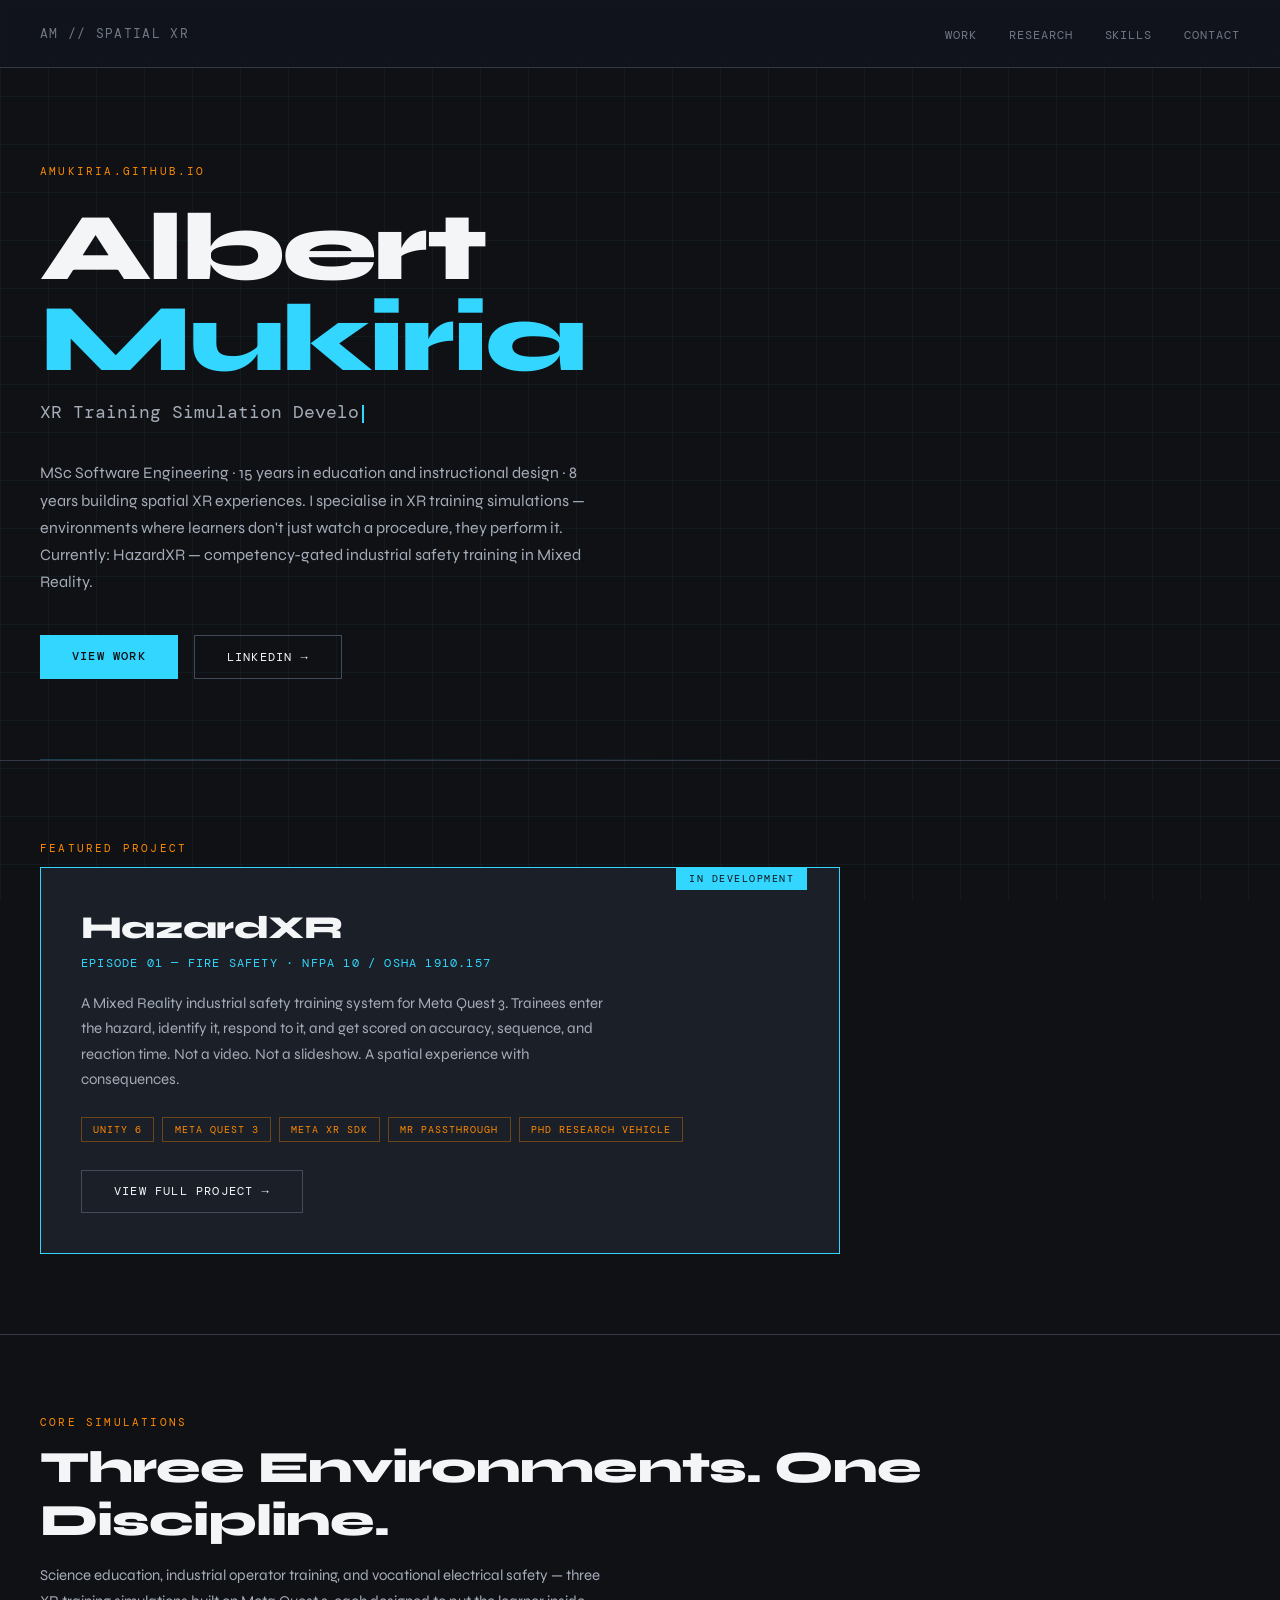
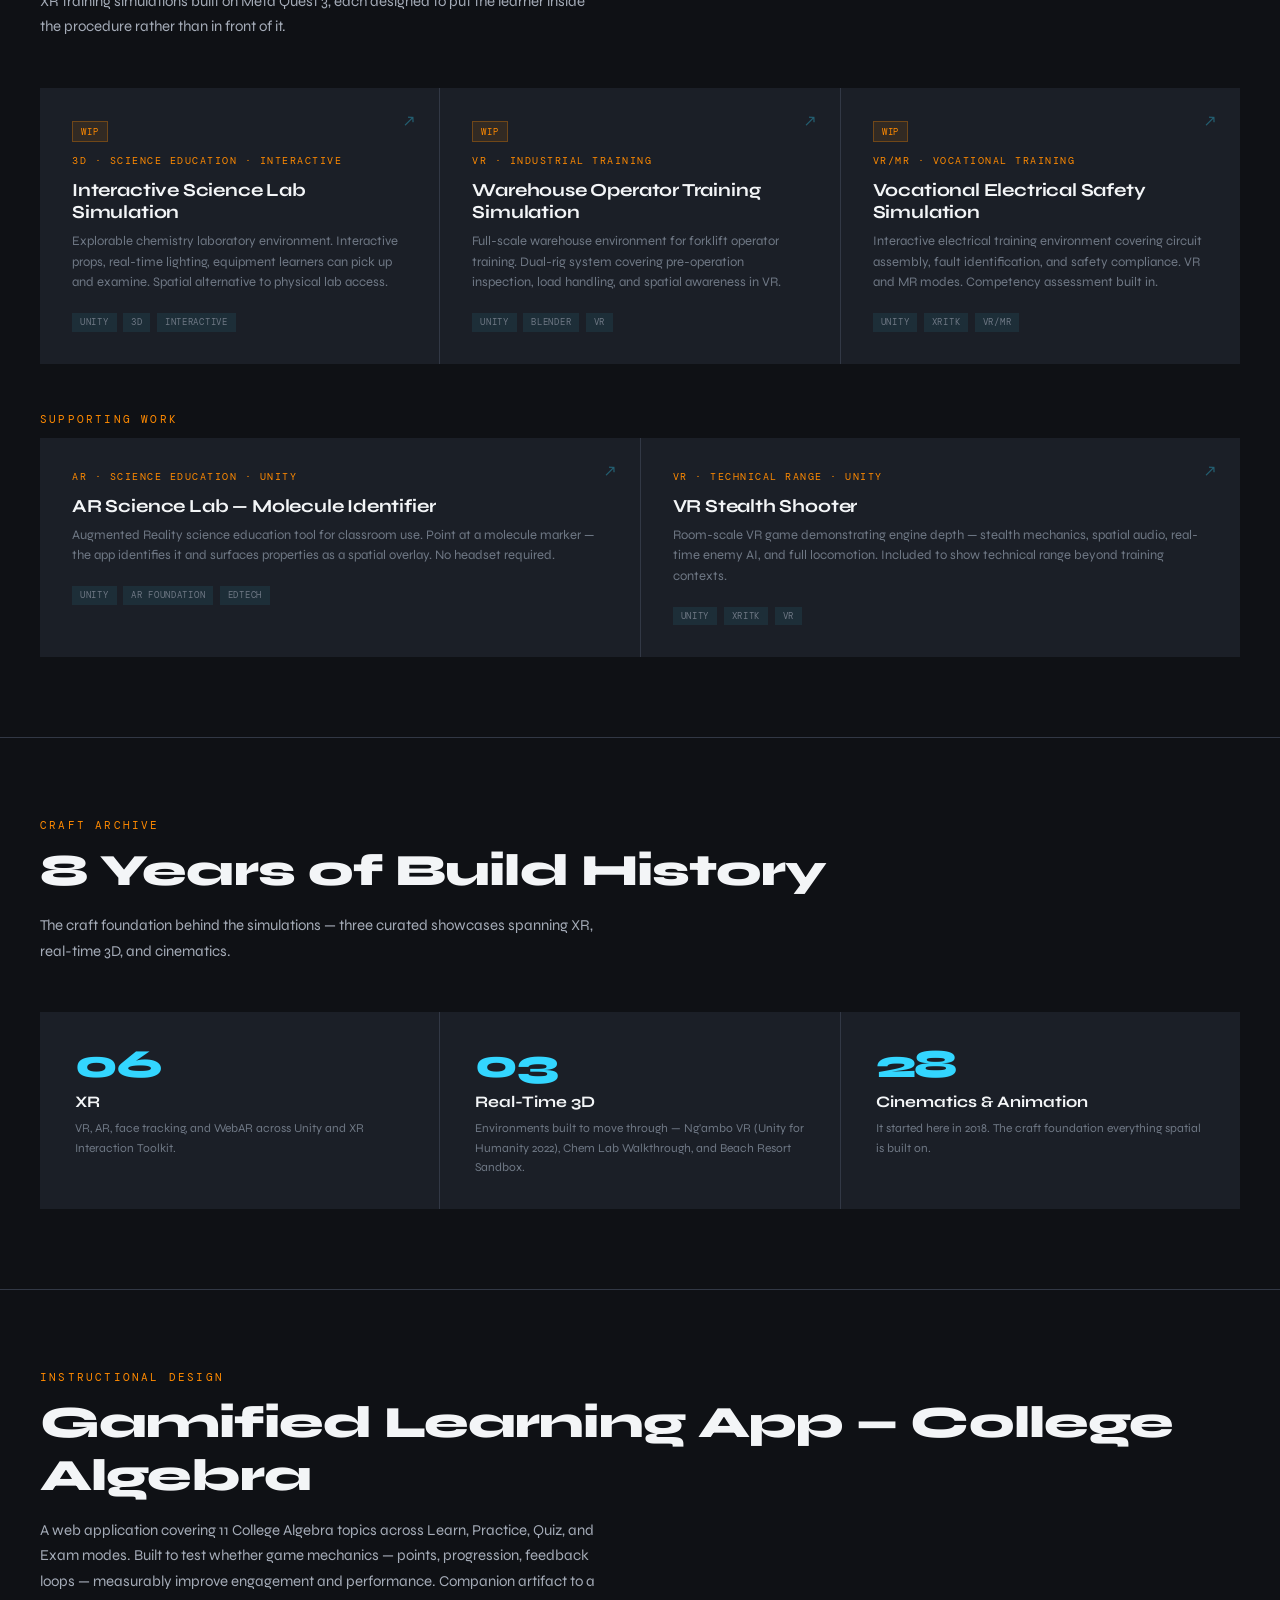
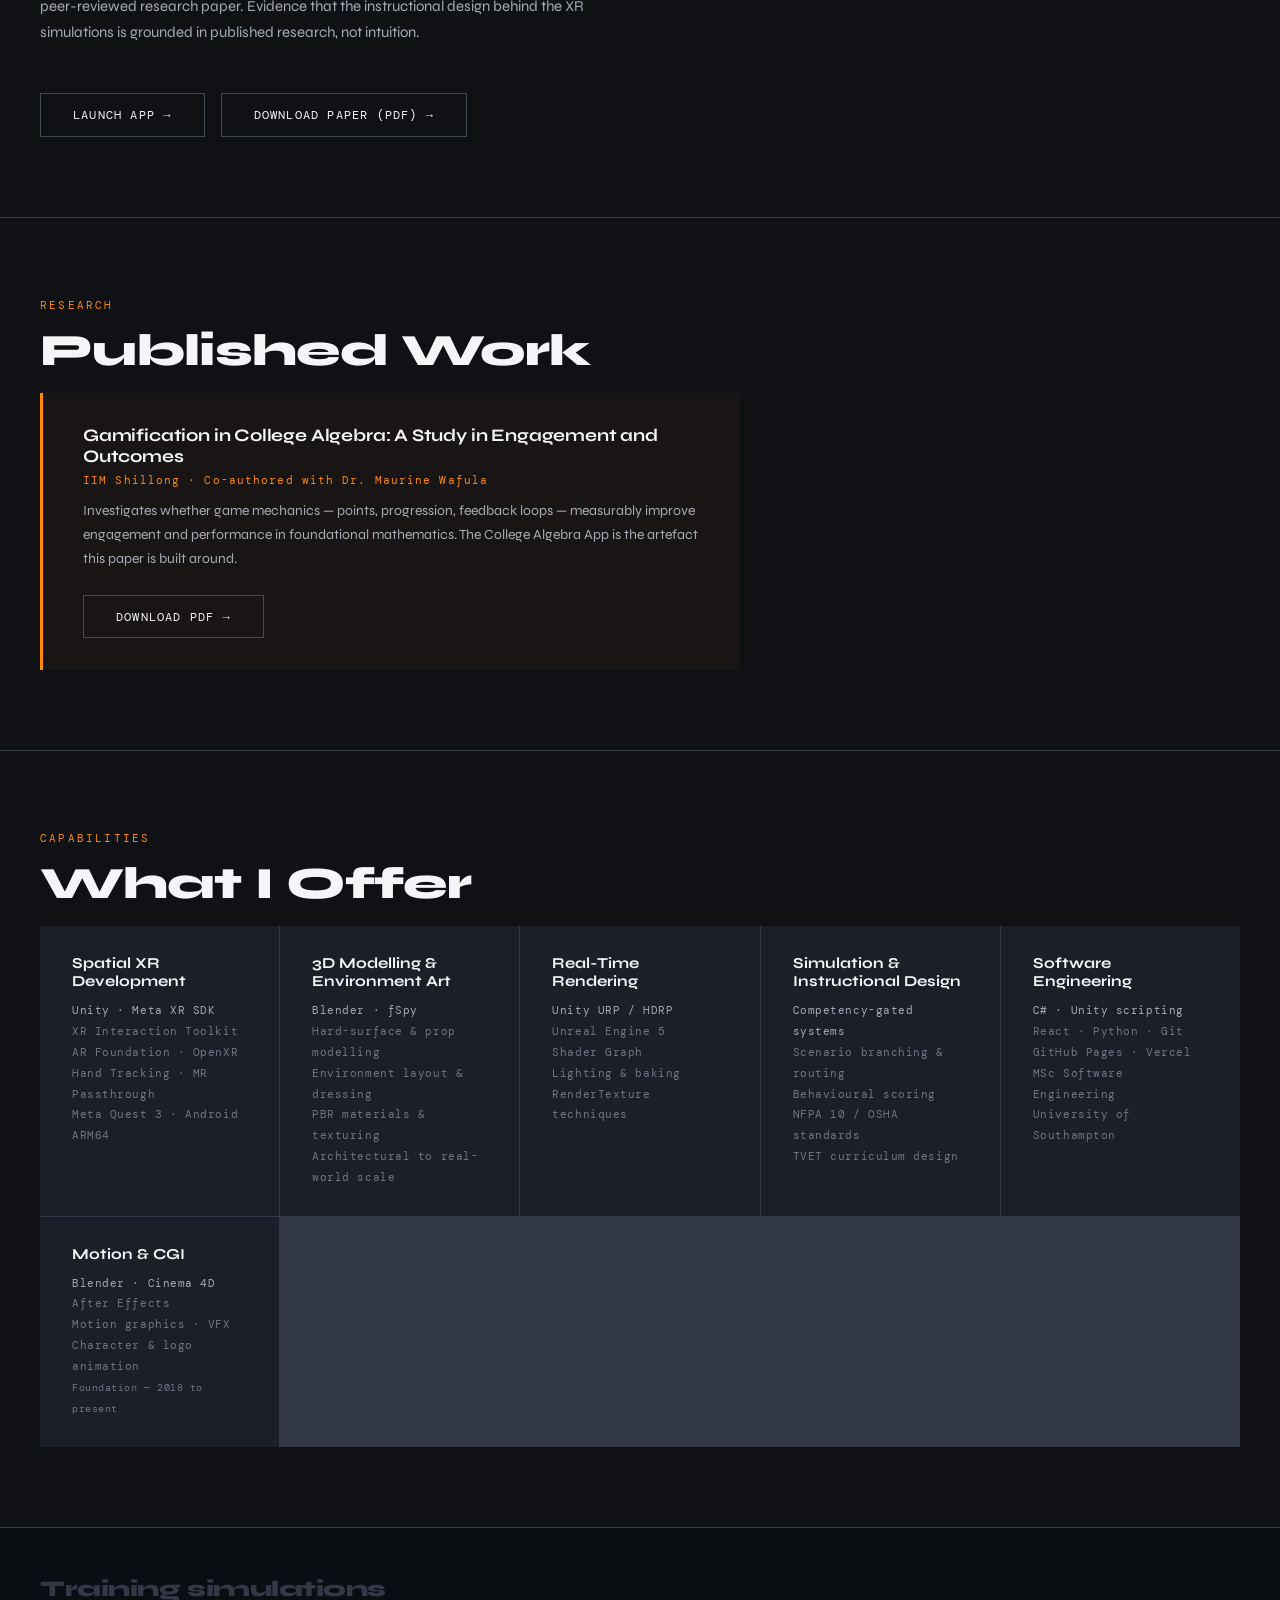
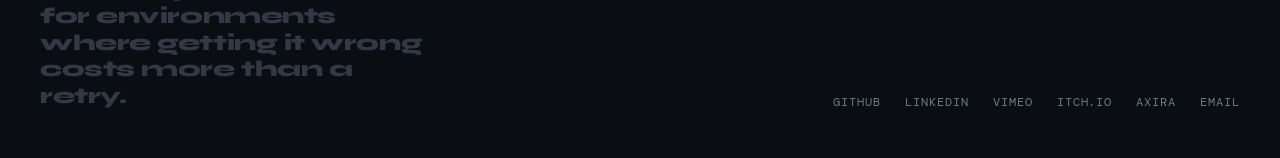
==== commit 8cdc7493: "new site new site with focus on work opportunities" ====
--- a/index.html
+++ b/index.html
@@ -152,7 +152,7 @@
     <p class="hero-eyebrow">amukiria.github.io</p>
     <h1 class="hero-name">Albert<br><span>Mukiria</span></h1>
     <p class="hero-role" id="role-text"><span class="cursor"></span></p>
-    <p class="hero-bio">MSc Software Engineering · 8 years building at the intersection of spatial computing, simulation, and human behaviour. Currently: HazardXR — competency-gated industrial safety training in Mixed Reality.</p>
+    <p class="hero-bio">MSc Software Engineering · 15 years in education and instructional design · 8 years building spatial XR experiences. I specialise in XR training simulations — environments where learners don't just watch a procedure, they perform it. Currently: HazardXR — competency-gated industrial safety training in Mixed Reality.</p>
     <div class="hero-actions">
       <a href="#work" class="btn-primary">View Work</a>
       <a href="https://www.linkedin.com/in/albert-mukiria/" class="btn-outline" target="_blank" rel="noopener">LinkedIn →</a>
@@ -182,124 +182,62 @@
 
   <!-- WORK -->
   <section class="section" id="work">
-    <p class="section-label">XR Projects</p>
-    <h2 class="section-title">Built & In Build</h2>
-    <p class="section-desc">From markerless WebAR to room-scale VR — game mechanics, educational simulation, and interactive AR experiences built across Unity, AR Foundation, and XR Interaction Toolkit.</p>
+    <p class="section-label">Core Simulations</p>
+    <h2 class="section-title">Three Environments. One Discipline.</h2>
+    <p class="section-desc">Science education, industrial operator training, and vocational electrical safety — three XR training simulations built on Meta Quest 3, each designed to put the learner inside the procedure rather than in front of it.</p>
 
     <div class="project-grid">
-      <div class="project-card" onclick="openModal('stealth')" role="button">
-        <span class="card-arrow">↗</span>
-        <p class="project-type">VR · Unity</p>
-        <h3 class="project-name">VR Stealth Shooter</h3>
-        <p class="project-desc">Room-scale VR action game. Stealth mechanics, spatial audio, real-time enemy AI.</p>
-        <div class="project-tags"><span class="project-tag">Unity</span><span class="project-tag">XRITK</span><span class="project-tag">VR</span></div>
-      </div>
-      <div class="project-card" onclick="openModal('halloween')" role="button">
-        <span class="card-arrow">↗</span>
-        <p class="project-type">VR · Unity</p>
-        <h3 class="project-name">Halloween VR Experience</h3>
-        <p class="project-desc">Atmospheric VR environment with interactive narrative elements and spatial lighting.</p>
-        <div class="project-tags"><span class="project-tag">Unity</span><span class="project-tag">XRITK</span><span class="project-tag">VR</span></div>
-      </div>
-      <div class="project-card" onclick="openModal('facetrack')" role="button">
-        <span class="card-arrow">↗</span>
-        <p class="project-type">AR · Face Tracking · AR Foundation</p>
-        <h3 class="project-name">Face Tracking Filter</h3>
-        <p class="project-desc">Real-time face tracking AR filter. Animated 3D elements anchored to facial landmarks.</p>
-        <div class="project-tags"><span class="project-tag">Unity</span><span class="project-tag">AR Foundation</span><span class="project-tag">Face Tracking</span></div>
-      </div>
-      <div class="project-card" onclick="openModal('chemAR')" role="button">
-        <span class="card-arrow">↗</span>
-        <p class="project-type">AR · Education · Unity</p>
-        <h3 class="project-name">AR Chem Molecule Identifier</h3>
-        <p class="project-desc">Augmented Reality chemistry education tool. Point at molecules, get data.</p>
-        <div class="project-tags"><span class="project-tag">Unity</span><span class="project-tag">AR</span><span class="project-tag">EdTech</span></div>
-      </div>
-      <div class="project-card" onclick="openModal('webaR')" role="button">
-        <span class="card-arrow">↗</span>
-        <p class="project-type">WebAR · Markerless · Browser</p>
-        <h3 class="project-name">MyWebAR Markerless</h3>
-        <p class="project-desc">Browser-based AR with markerless tracking. No app install required.</p>
-        <div class="project-tags"><span class="project-tag">WebAR</span><span class="project-tag">Markerless</span><span class="project-tag">JavaScript</span></div>
-      </div>
-      <div class="project-card" onclick="openModal('quiet')" role="button">
-        <span class="card-arrow">↗</span>
-        <p class="project-type">VR · Experience</p>
-        <h3 class="project-name">Quiet Place Project Demo</h3>
-        <p class="project-desc">VR experience exploring calm through spatial audio and environmental design.</p>
-        <div class="project-tags"><span class="project-tag">Unity</span><span class="project-tag">XRITK</span><span class="project-tag">Spatial Audio</span></div>
-      </div>
-      <div class="project-card" onclick="openModal('vamoose')" role="button">
-        <span class="card-arrow">↗</span>
-        <p class="project-type">AR/VR · Metathon 2022</p>
-        <h3 class="project-name">Vamoose Déjà Vu Resort</h3>
-        <p class="project-desc">Competition entry — AR/VR Metathon 2022. Collaborative XR experience.</p>
-        <div class="project-tags"><span class="project-tag">Unity</span><span class="project-tag">Collab</span><span class="project-tag">Competition</span></div>
-      </div>
-    </div>
-
-    <!-- RT3D / INTERACTIVE -->
-    <p class="section-label" style="margin-top:3rem;">Real-Time 3D & Interactive</p>
-    <div class="project-grid" style="margin-top:0;">
       <div class="project-card" onclick="openModal('chemlab')" role="button">
         <span class="card-arrow">↗</span>
         <span class="wip-badge">WIP</span>
-        <p class="project-type">3D Walkthrough · Interactive</p>
-        <h3 class="project-name">Chem Lab Interactive Walkthrough</h3>
-        <p class="project-desc">Explorable chemistry lab environment. Interactive props, real-time lighting, equipment you can pick up and examine.</p>
+        <p class="project-type">3D · Science Education · Interactive</p>
+        <h3 class="project-name">Interactive Science Lab Simulation</h3>
+        <p class="project-desc">Explorable chemistry laboratory environment. Interactive props, real-time lighting, equipment learners can pick up and examine. Spatial alternative to physical lab access.</p>
         <div class="project-tags"><span class="project-tag">Unity</span><span class="project-tag">3D</span><span class="project-tag">Interactive</span></div>
-      </div>
-      <div class="project-card" onclick="openModal('hotel')" role="button">
-        <span class="card-arrow">↗</span>
-        <p class="project-type">360 · Interactive Viewer</p>
-        <h3 class="project-name">Hotel 3D 360 Viewer</h3>
-        <p class="project-desc">Interactive 360 hotel room viewer. Navigable interior with hotspots and real-time rendering.</p>
-        <div class="project-tags"><span class="project-tag">Unity</span><span class="project-tag">360</span><span class="project-tag">Interactive</span></div>
-      </div>
-      <div class="project-card" onclick="openModal('unityintro')" role="button">
-        <span class="card-arrow">↗</span>
-        <p class="project-type">Education · Unity Demo</p>
-        <h3 class="project-name">Intro to Unity — Class Demo</h3>
-        <p class="project-desc">A beginner Unity scene built for classroom teaching. Demonstrates scene setup, physics, basic scripting, and first-person movement.</p>
-        <div class="project-tags"><span class="project-tag">Unity</span><span class="project-tag">Education</span><span class="project-tag">Teaching</span></div>
-      </div>
-    </div>
-
-    <!-- WIP -->
-    <p class="section-label" style="margin-top:3rem;">Works in Progress</p>
-    <div class="project-grid" style="margin-top:0;">
-      <div class="project-card" onclick="openModal('zen')" role="button">
-        <span class="card-arrow">↗</span>
-        <span class="wip-badge">WIP</span>
-        <p class="project-type">MR · Hand Tracking</p>
-        <h3 class="project-name">Zen Garden MR</h3>
-        <p class="project-desc">Controller-free Mixed Reality Zen garden. Rake sand patterns with bare hands.</p>
-        <div class="project-tags"><span class="project-tag">Unity 6</span><span class="project-tag">XR Hands</span><span class="project-tag">MR</span></div>
       </div>
       <div class="project-card" onclick="openModal('forklift')" role="button">
         <span class="card-arrow">↗</span>
         <span class="wip-badge">WIP</span>
         <p class="project-type">VR · Industrial Training</p>
-        <h3 class="project-name">Forklift Training VR</h3>
-        <p class="project-desc">Full warehouse environment for forklift operator training. Dual-rig system.</p>
+        <h3 class="project-name">Warehouse Operator Training Simulation</h3>
+        <p class="project-desc">Full-scale warehouse environment for forklift operator training. Dual-rig system covering pre-operation inspection, load handling, and spatial awareness in VR.</p>
         <div class="project-tags"><span class="project-tag">Unity</span><span class="project-tag">Blender</span><span class="project-tag">VR</span></div>
       </div>
       <div class="project-card" onclick="openModal('circuits')" role="button">
         <span class="card-arrow">↗</span>
         <span class="wip-badge">WIP</span>
-        <p class="project-type">VR/MR · TVET Education</p>
-        <h3 class="project-name">Electrical Circuits Lab</h3>
-        <p class="project-desc">Vocational electrical training lab. Interactive circuit assembly, VR and MR modes.</p>
-        <div class="project-tags"><span class="project-tag">Unity</span><span class="project-tag">XRITK</span><span class="project-tag">TVET</span></div>
+        <p class="project-type">VR/MR · Vocational Training</p>
+        <h3 class="project-name">Vocational Electrical Safety Simulation</h3>
+        <p class="project-desc">Interactive electrical training environment covering circuit assembly, fault identification, and safety compliance. VR and MR modes. Competency assessment built in.</p>
+        <div class="project-tags"><span class="project-tag">Unity</span><span class="project-tag">XRITK</span><span class="project-tag">VR/MR</span></div>
+      </div>
+    </div>
+
+    <!-- SUPPORTING -->
+    <p class="section-label" style="margin-top:3rem;">Supporting Work</p>
+    <div class="project-grid" style="margin-top:0;">
+      <div class="project-card" onclick="openModal('chemAR')" role="button">
+        <span class="card-arrow">↗</span>
+        <p class="project-type">AR · Science Education · Unity</p>
+        <h3 class="project-name">AR Science Lab — Molecule Identifier</h3>
+        <p class="project-desc">Augmented Reality science education tool for classroom use. Point at a molecule marker — the app identifies it and surfaces properties as a spatial overlay. No headset required.</p>
+        <div class="project-tags"><span class="project-tag">Unity</span><span class="project-tag">AR Foundation</span><span class="project-tag">EdTech</span></div>
+      </div>
+      <div class="project-card" onclick="openModal('stealth')" role="button">
+        <span class="card-arrow">↗</span>
+        <p class="project-type">VR · Technical Range · Unity</p>
+        <h3 class="project-name">VR Stealth Shooter</h3>
+        <p class="project-desc">Room-scale VR game demonstrating engine depth — stealth mechanics, spatial audio, real-time enemy AI, and full locomotion. Included to show technical range beyond training contexts.</p>
+        <div class="project-tags"><span class="project-tag">Unity</span><span class="project-tag">XRITK</span><span class="project-tag">VR</span></div>
       </div>
     </div>
   </section>
 
   <!-- VIMEO -->
   <section class="section">
-    <p class="section-label">Video Work</p>
-    <h2 class="section-title">On Vimeo</h2>
-    <p class="section-desc">Eight years of 3D craft — three curated showcases.</p>
+    <p class="section-label">Craft Archive</p>
+    <h2 class="section-title">8 Years of Build History</h2>
+    <p class="section-desc">The craft foundation behind the simulations — three curated showcases spanning XR, real-time 3D, and cinematics.</p>
     <div class="vimeo-grid">
       <a href="https://vimeo.com/showcase/12304844" class="vimeo-card" target="_blank" rel="noopener">
         <p class="vimeo-count">06</p>
@@ -321,9 +259,9 @@
 
   <!-- EDTECH -->
   <section class="section">
-    <p class="section-label">EdTech</p>
-    <h2 class="section-title">College Algebra App</h2>
-    <p class="section-desc">A gamified web application covering 11 College Algebra topics with Learn, Practice, Quiz, and Exam modes. Built to test the thesis that game mechanics improve mathematical engagement.</p>
+    <p class="section-label">Instructional Design</p>
+    <h2 class="section-title">Gamified Learning App — College Algebra</h2>
+    <p class="section-desc">A web application covering 11 College Algebra topics across Learn, Practice, Quiz, and Exam modes. Built to test whether game mechanics — points, progression, feedback loops — measurably improve engagement and performance. Companion artifact to a peer-reviewed research paper. Evidence that the instructional design behind the XR simulations is grounded in published research, not intuition.</p>
     <div style="display:flex; gap:1rem; flex-wrap:wrap;">
       <a href="https://college-algebra-app.vercel.app/" class="btn-outline" target="_blank" rel="noopener">Launch App →</a>
       <a href="./research-paper.pdf" class="btn-outline">Download Paper (PDF) →</a>
@@ -412,7 +350,7 @@
 
   <!-- FOOTER -->
   <footer id="contact">
-    <p class="footer-tagline">Building at the edge of what screens can't do.</p>
+    <p class="footer-tagline">Training simulations for environments where getting it wrong costs more than a retry.</p>
     <div class="footer-links">
       <a href="https://github.com/amukiria" target="_blank" rel="noopener">GitHub</a>
       <a href="https://www.linkedin.com/in/albert-mukiria/" target="_blank" rel="noopener">LinkedIn</a>
@@ -455,10 +393,10 @@
     actions: [{ label: 'View Full Project →', href: '/hazardxr' }]
   },
   stealth: {
-    type: 'VR · Game · Unity',
+    type: 'VR · Technical Range · Unity',
     title: 'VR Stealth Shooter',
-    desc: 'A room-scale VR action game built in Unity with XR Interaction Toolkit. Stealth mechanics, spatial audio design, and real-time enemy AI. The player navigates environments using physical movement — crouching, leaning, and positioning matter.',
-    tags: ['Unity', 'XR Interaction Toolkit', 'VR', 'Spatial Audio', 'C#'],
+    desc: 'A room-scale VR action game built in Unity with XR Interaction Toolkit. Stealth mechanics, spatial audio design, and real-time enemy AI. The player navigates environments using physical movement — crouching, leaning, and positioning matter.\n\nIncluded to demonstrate engine depth and technical range beyond training contexts — the same systems that power training simulations applied to high-fidelity interactive gameplay.',
+    tags: ['Unity', 'XR Interaction Toolkit', 'VR', 'Spatial Audio', 'AI', 'C#'],
     actions: [{ label: 'Watch on Vimeo →', href: 'https://vimeo.com/401817855', external: true }]
   },
   halloween: {
@@ -477,10 +415,10 @@
     actions: [{ label: 'Watch on Vimeo →', href: 'https://vimeo.com/showcase/12304844', external: true }]
   },
   chemAR: {
-    type: 'AR · Education · Unity',
-    title: 'AR Chem Molecule Identifier',
-    desc: 'An Augmented Reality chemistry education tool. Point at a molecule marker and the app identifies it, surfaces properties, and overlays data in the real world. Built for classroom use — no headset required, runs on mobile AR.',
-    tags: ['Unity', 'AR Foundation', 'Image Tracking', 'EdTech', 'C#'],
+    type: 'AR · Science Education · Unity',
+    title: 'AR Science Lab — Molecule Identifier',
+    desc: 'An Augmented Reality science education tool built for classroom use. Point at a molecule marker and the app identifies it, surfaces molecular properties, and overlays data spatially in the real world. No headset required — runs on mobile AR.\n\nDesigned to lower the barrier to science lab access for under-resourced classrooms. One device, any room, immediate spatial context.',
+    tags: ['Unity', 'AR Foundation', 'Image Tracking', 'EdTech', 'C#', 'Mobile AR'],
     actions: [{ label: 'Watch on Vimeo →', href: 'https://vimeo.com/showcase/12304844', external: true }]
   },
   webaR: {
@@ -505,11 +443,12 @@
     actions: [{ label: 'View on itch.io →', href: 'https://amukiria.itch.io/', external: true }]
   },
   chemlab: {
-    type: '3D Walkthrough · Interactive · WIP',
-    title: 'Chem Lab Interactive Walkthrough',
+    type: '3D · Science Education · Interactive · WIP',
+    title: 'Interactive Science Lab Simulation',
     wip: true,
-    desc: 'An explorable chemistry laboratory environment built in Unity. Interactive props, real-time lighting, and equipment you can pick up and examine. Designed to the same spatial standards as the XR training pieces — built in Unity, modelled in Blender.\n\nThe video walkthrough is available on Vimeo. The interactive build is playable on itch.io.',
-    tags: ['Unity', 'Blender', '3D', 'Interactive', 'Real-Time', 'URP'],
+    desc: 'An explorable chemistry laboratory environment built in Unity. Interactive props, real-time lighting, and equipment learners can pick up and examine. Designed as a spatial alternative to physical lab access — particularly for under-resourced institutions where lab time is limited or unavailable.\n\nThe video walkthrough is available on Vimeo. The interactive build is playable on itch.io.',
+    highlight: 'Demonstrates that effective science education does not require a physical lab — a spatial simulation can replicate the embodied experience of working with equipment.',
+    tags: ['Unity', 'Blender', '3D', 'Interactive', 'Real-Time', 'URP', 'Science Education'],
     actions: [
       { label: 'Play on itch.io →', href: 'https://amukiria.itch.io/chemlab', external: true },
       { label: 'Watch Walkthrough →', href: 'https://vimeo.com/showcase/12304846', external: true }
@@ -521,14 +460,6 @@
     desc: 'An interactive 360-degree hotel room viewer. Navigable interior with hotspots and real-time rendering. Demonstrates how architectural visualisation can be made interactive and explorable without a headset.',
     tags: ['Unity', '360 Viewer', 'Architectural Vis', 'Interactive', 'Real-Time'],
     actions: [{ label: 'View on itch.io →', href: 'https://amukiria.itch.io/hotel-3d-360-viewer', external: true }]
-  },
-  unityintro: {
-    type: 'Education · Unity · Teaching Demo',
-    title: 'Intro to Unity — Class Demo',
-    desc: 'A beginner Unity scene built for classroom instruction. Covers scene setup, physics, basic C# scripting, and first-person movement. Used in university-level teaching to onboard students to real-time 3D development.\n\nReflects 10+ years of experience teaching software engineering and game development at university level.',
-    highlight: 'Designed to lower the barrier to entry for students with no prior 3D experience — from zero to a working interactive scene in one session.',
-    tags: ['Unity', 'C#', 'Education', 'Physics', 'First-Person', 'Teaching'],
-    actions: [{ label: 'View on itch.io →', href: 'https://amukiria.itch.io/', external: true }]
   },
   zen: {
     type: 'MR · Hand Tracking · Concept',
@@ -540,21 +471,21 @@
     actions: []
   },
   forklift: {
-    type: 'VR · Industrial Training · Concept',
-    title: 'Forklift Training VR',
+    type: 'VR · Industrial Training · WIP',
+    title: 'Warehouse Operator Training Simulation',
     wip: true,
-    desc: 'A full warehouse simulation for forklift operator training. The environment is architecturally specified — 36×24×6m space with pallet racking, loading dock, floor safety markings, column protectors, and an office area.\n\nDual-rig system: the player walks freely or enters the forklift and drives it. A GTA-style entry marker triggers the rig switch. Vehicle movement is kinematic transform-based — smooth and predictable for training.',
+    desc: 'A full-scale warehouse simulation for forklift operator training. The environment is architecturally specified — 36×24×6m space with pallet racking, loading dock, floor safety markings, column protectors, and an office area.\n\nDual-rig system: the trainee walks freely through the warehouse or enters the forklift and drives it. Covers pre-operation inspection, load handling, and spatial awareness. Designed to replace static classroom instruction with embodied, repeatable practice in a safe virtual environment.',
     highlight: 'Environment modelled to real-world dimensions in Blender using fSpy camera match for accurate scale. PBR materials throughout.',
     tags: ['Unity', 'Blender', 'fSpy', 'VR', 'Meta Quest 3', 'Kinematic Vehicle', 'C#', 'PBR'],
     actions: []
   },
   circuits: {
-    type: 'VR/MR · TVET · Concept',
-    title: 'Electrical Circuits Lab',
+    type: 'VR/MR · Vocational Training · WIP',
+    title: 'Vocational Electrical Safety Simulation',
     wip: true,
-    desc: 'A modern vocational electrical training lab for TVET learners. The 8×6m environment includes a central workbench for circuit assembly, wall-mounted schematic display, component storage (resistors, capacitors, LEDs, switches, fuses, wire), and an instructor station.\n\nIn VR mode, the full room is rendered in 3D. In MR mode, the virtual workbench and components anchor to a real table surface via scene understanding, with schematics as floating overlays.',
-    highlight: 'Uses XR Interaction Toolkit for consistent Grab, Snap, and Socket interactions. Optimised for 90Hz on Meta Quest 3.',
-    tags: ['Unity', 'XR Interaction Toolkit', 'Meta Quest 3', 'OpenXR', 'URP', 'NavMesh', 'C#'],
+    desc: 'An interactive electrical training environment for vocational learners. The 8×6m environment includes a central workbench for circuit assembly, wall-mounted schematic display, component storage (resistors, capacitors, LEDs, switches, fuses, wire), and an instructor station.\n\nCovers circuit assembly, fault identification, and safety procedure compliance. In VR mode, the full room is rendered in 3D. In MR mode, the virtual workbench and components anchor to a real table surface via scene understanding, with schematics as floating overlays. Competency assessment built in.',
+    highlight: 'Designed around vocational competency frameworks. The MR mode is particularly suited to classroom deployment — learners work on a real desk with virtual components overlaid.',
+    tags: ['Unity', 'XR Interaction Toolkit', 'Meta Quest 3', 'OpenXR', 'URP', 'C#', 'Vocational Training'],
     actions: []
   }
 };
@@ -588,7 +519,7 @@
 
 document.addEventListener('keydown', e => { if (e.key === 'Escape') closeModal(); });
 
-const roles = ['Spatial XR Developer', 'Simulation Designer', 'XR Researcher', 'Real-Time 3D Builder', '3D Environment Artist'];
+const roles = ['XR Training Simulation Developer', 'Spatial Learning Designer', 'Immersive Simulation Builder', 'XR Instructional Designer', 'Unity · Meta Quest 3 Developer'];
 let ri = 0, ci = 0, deleting = false, wait = 0;
 const el = document.getElementById('role-text');
 function tick() {
